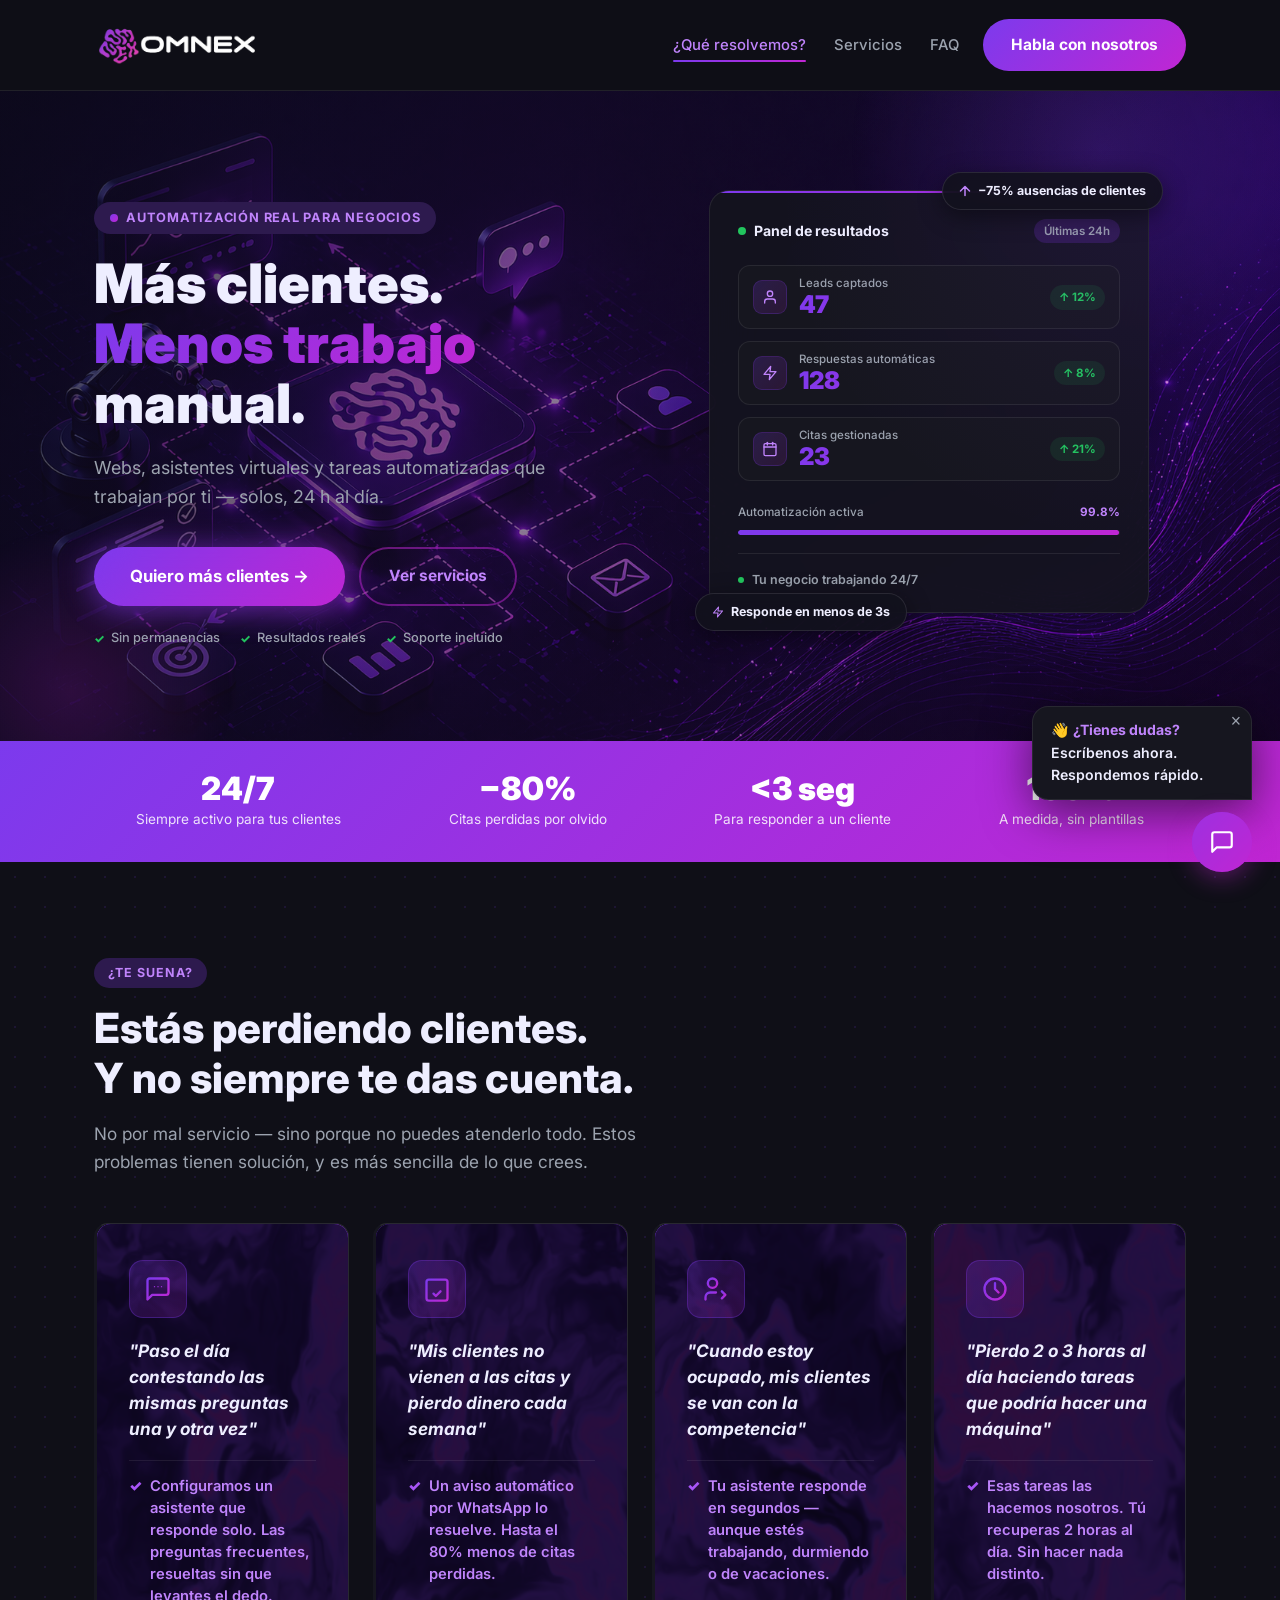
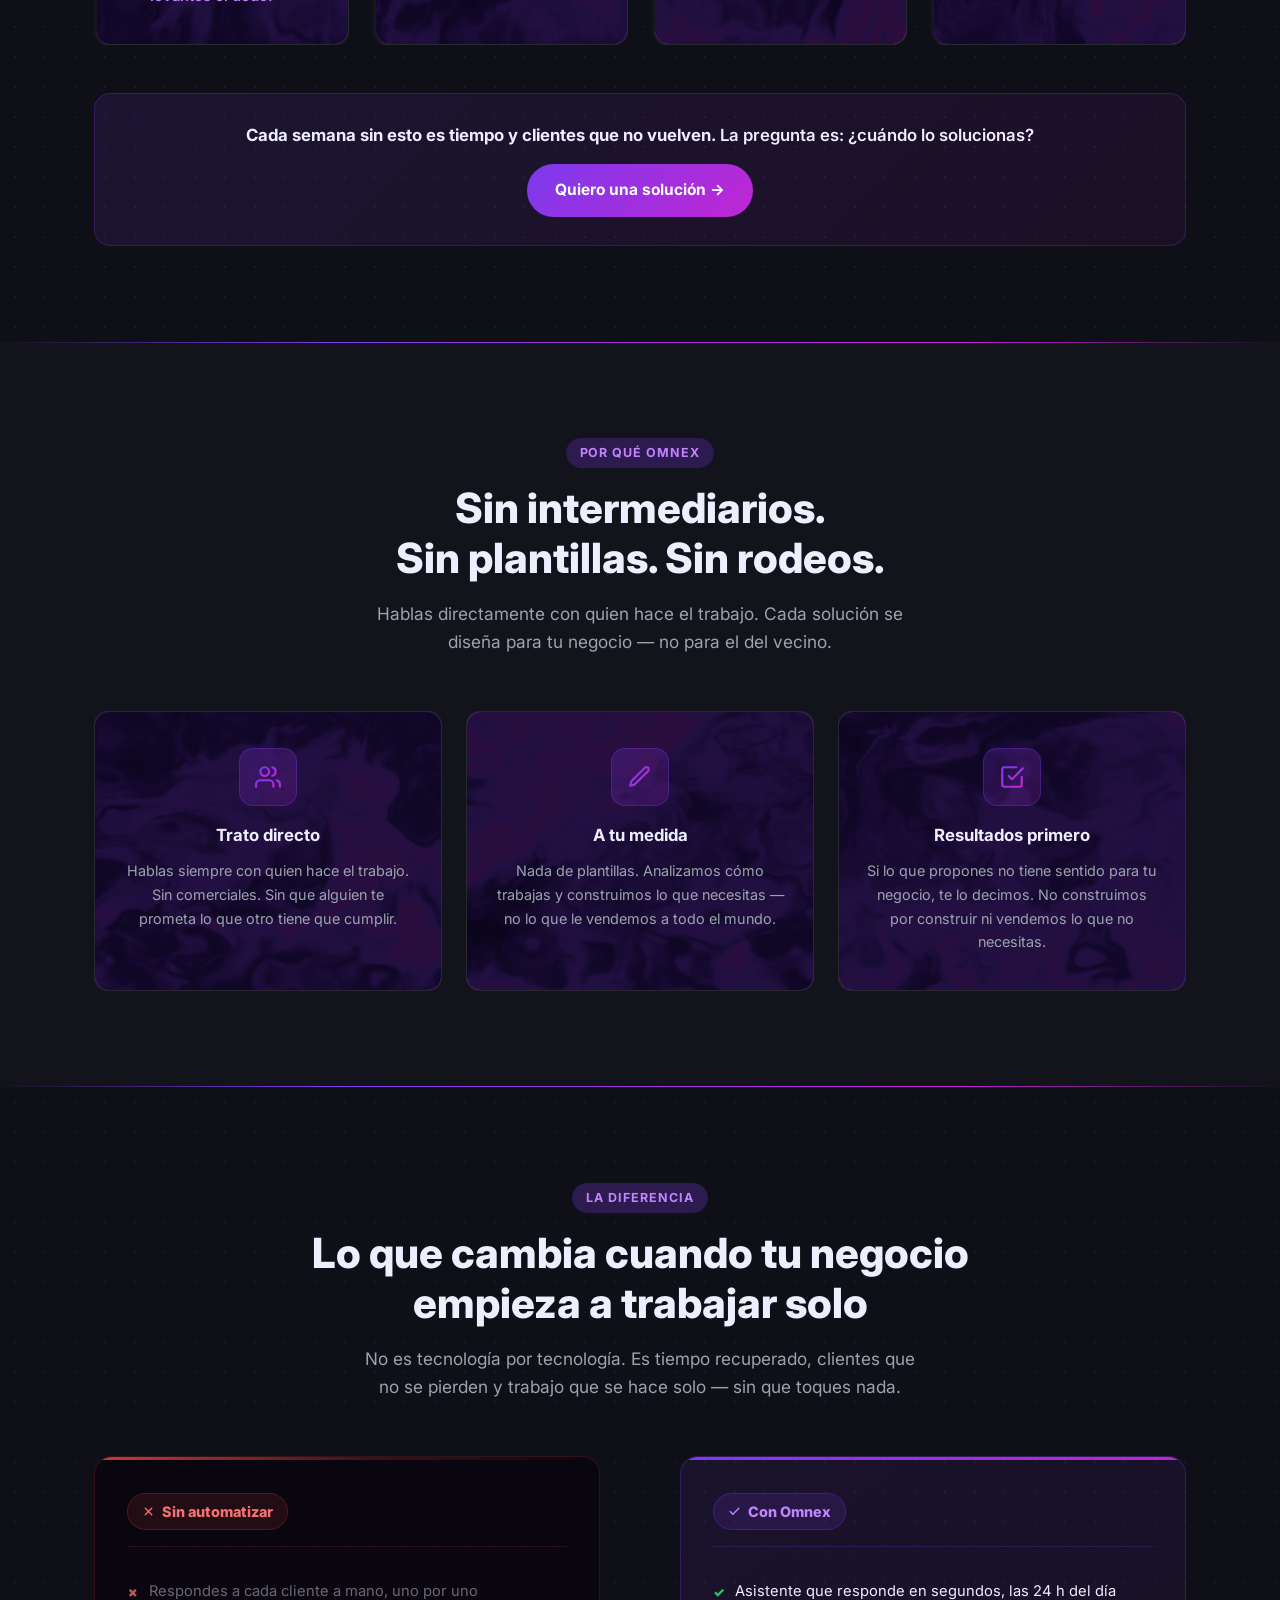
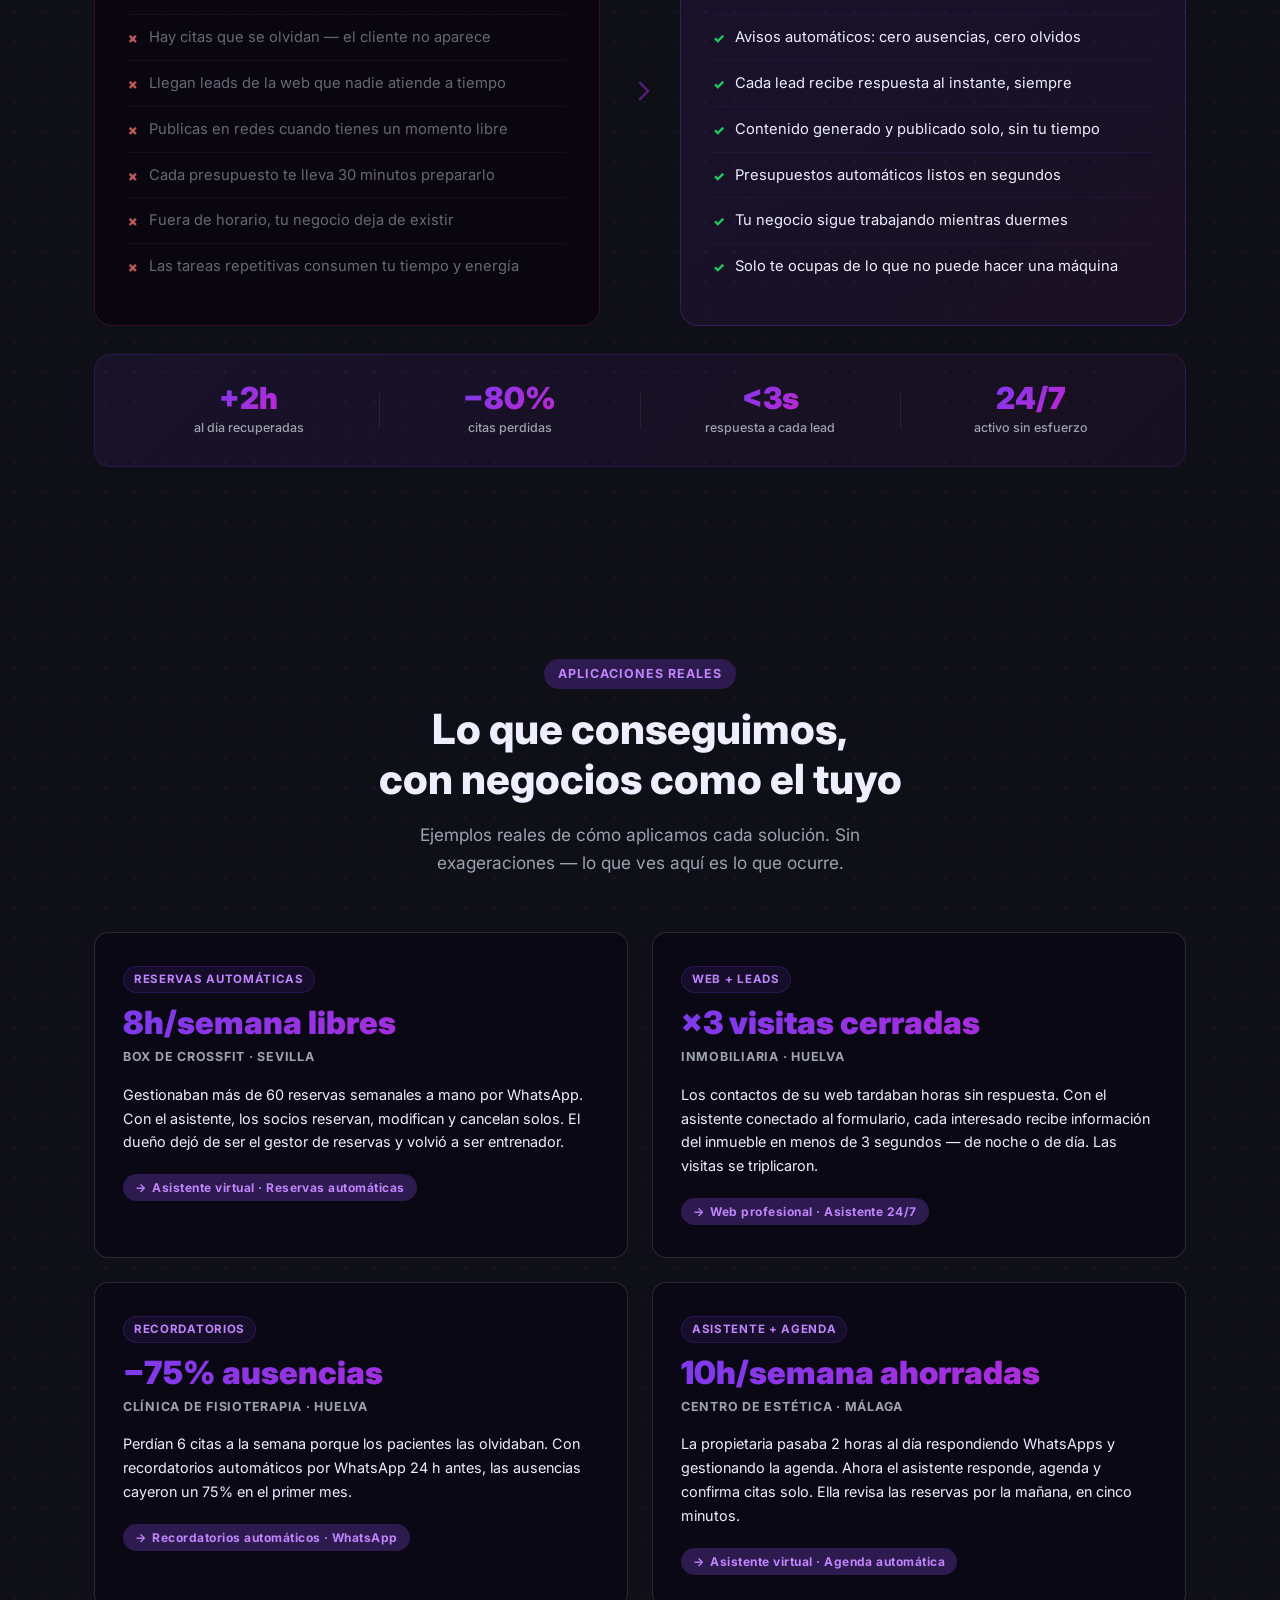
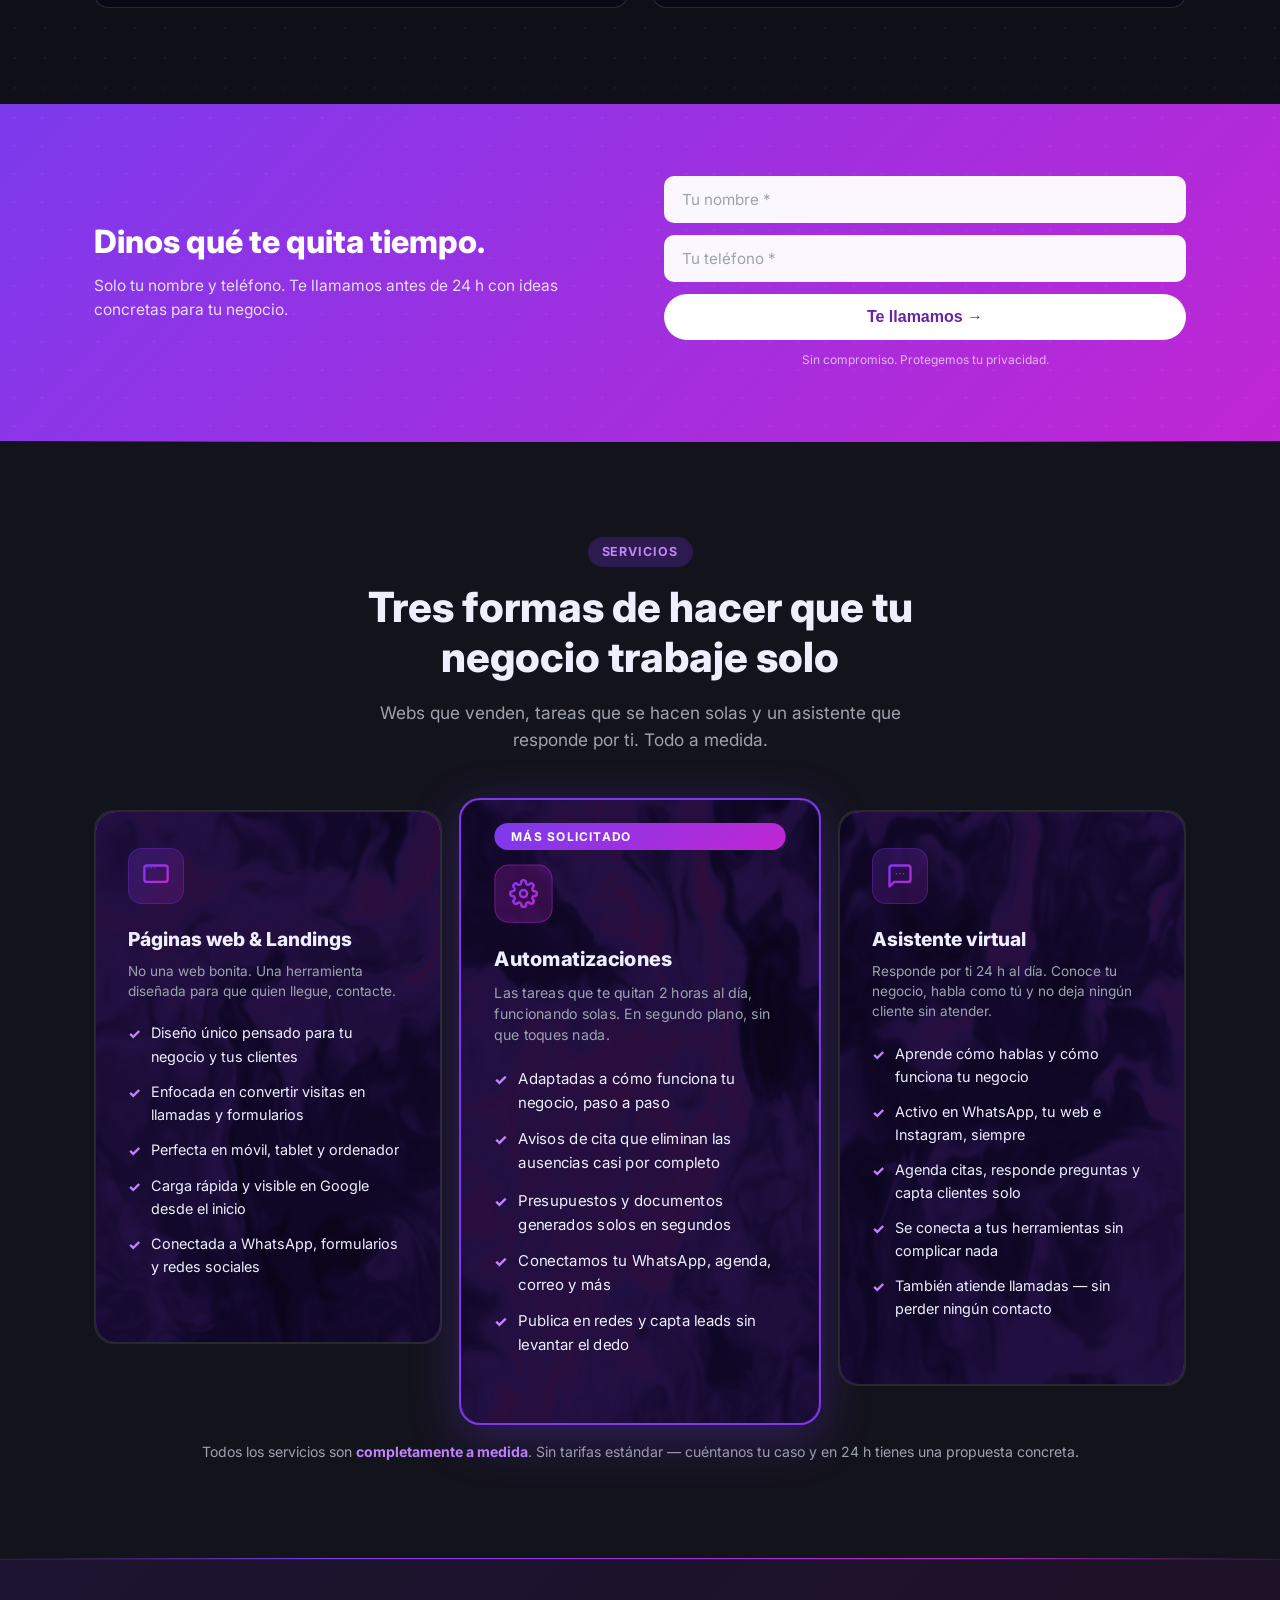
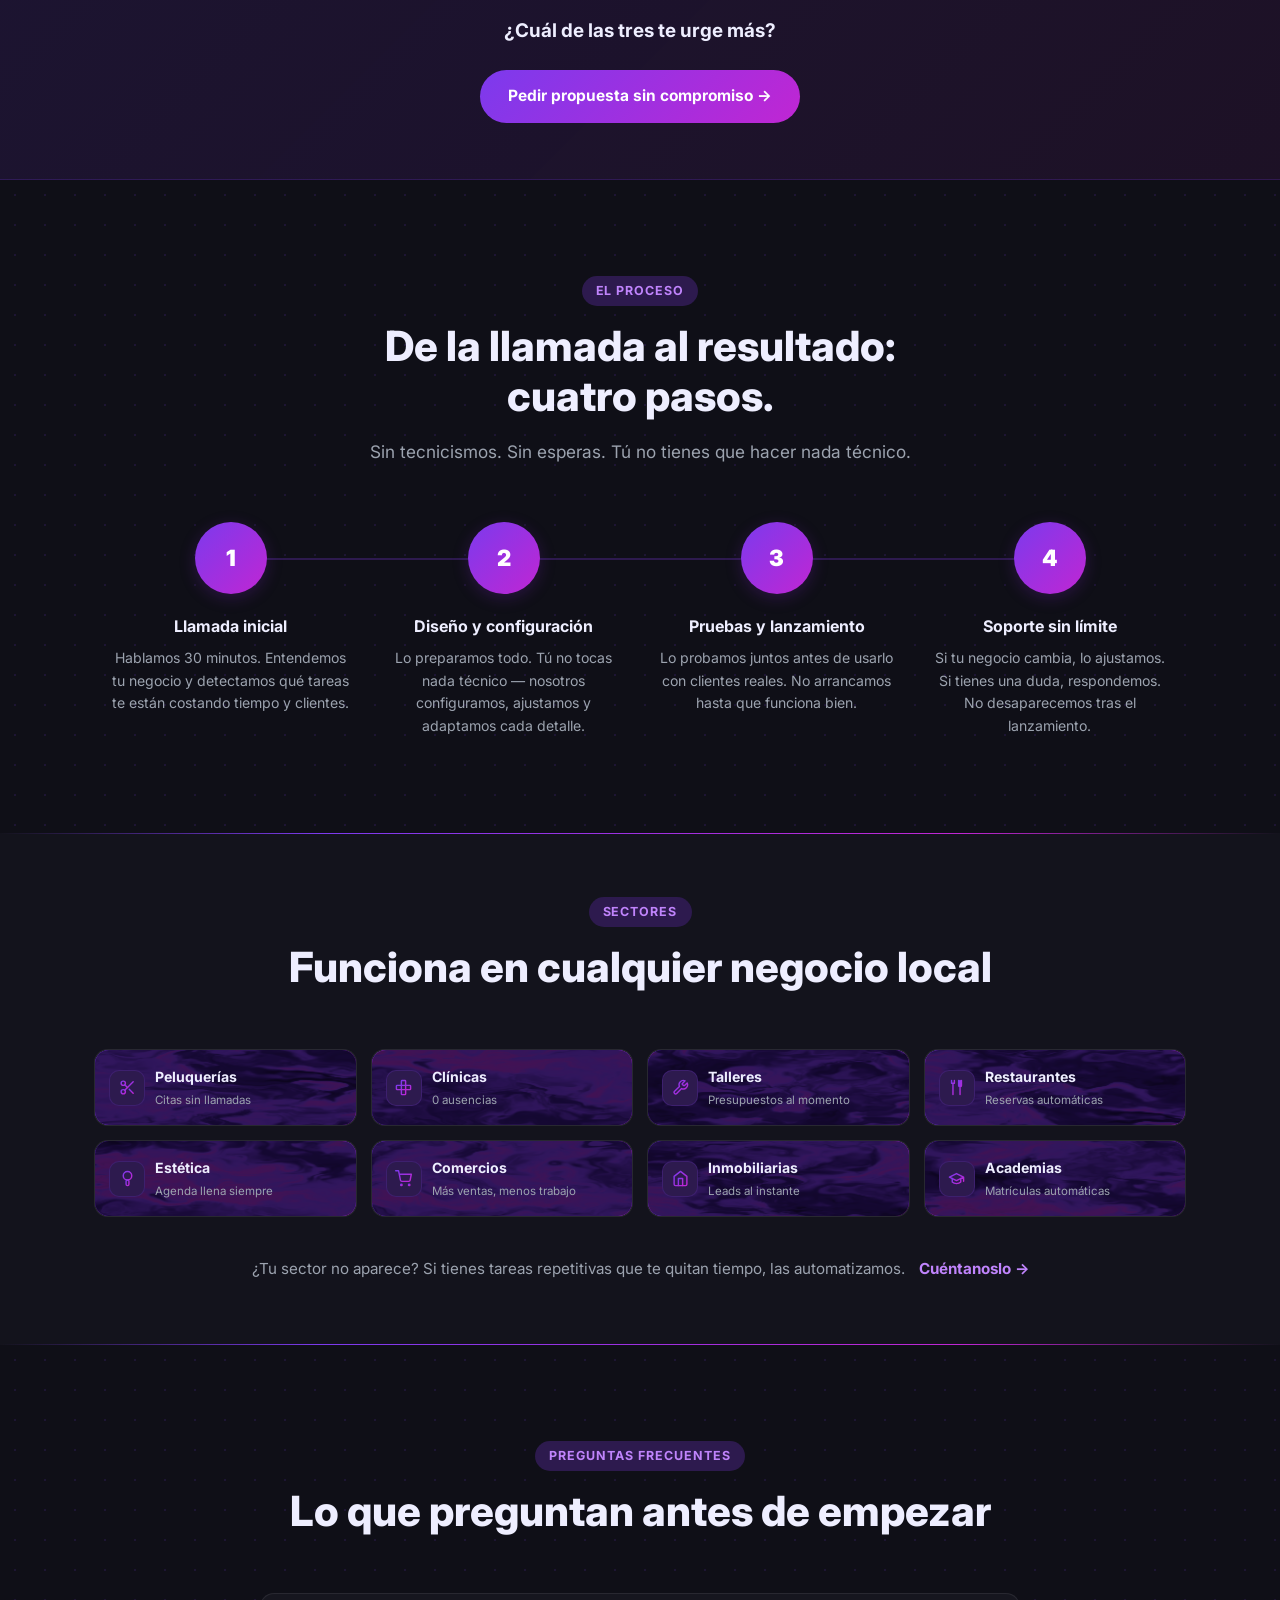
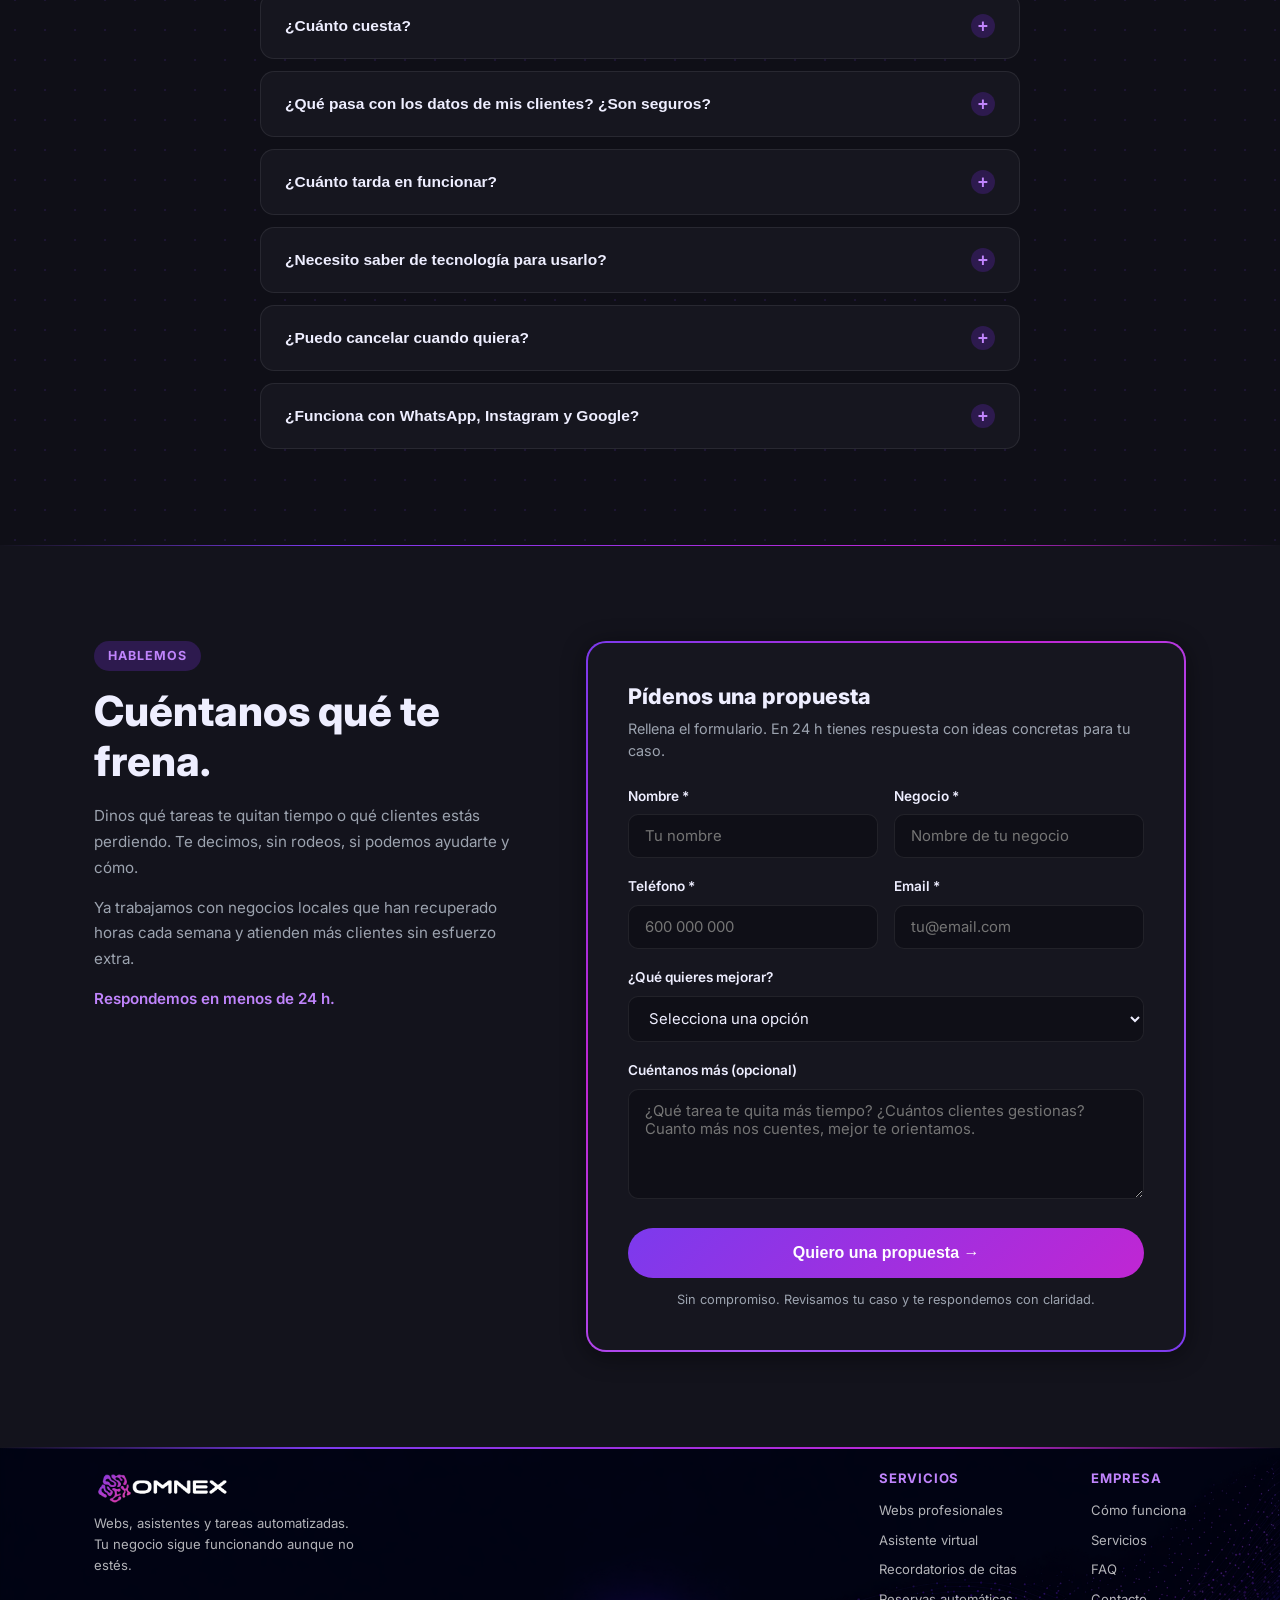
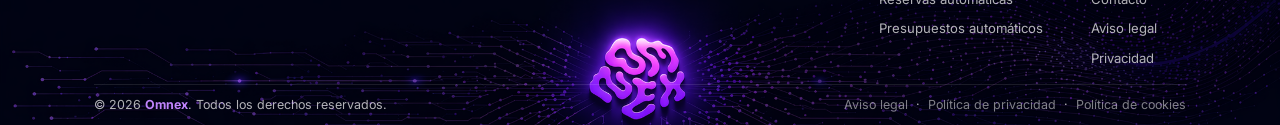
==== Omnex1/index.html @ b84d6a8e "Add files via upload" ====
<!DOCTYPE html>
<html lang="es">
<head>
  <meta charset="UTF-8" />
  <meta name="viewport" content="width=device-width, initial-scale=1.0" />
  <meta name="description" content="Creamos webs, asistentes de respuesta y herramientas que trabajan por ti: captan leads, gestionan citas y responden consultas — solos, 24 h al día." />
  <title>Omnex | Más clientes. Menos trabajo manual.</title>
  <link rel="icon" type="image/png" sizes="256x256" href="assets/img/favicon.png" />
  <link rel="preconnect" href="https://fonts.googleapis.com" />
  <link rel="preconnect" href="https://fonts.gstatic.com" crossorigin />
  <link href="https://fonts.googleapis.com/css2?family=Inter:wght@400;500;600;700;800;900&display=swap" rel="stylesheet" />
  <link rel="stylesheet" href="assets/css/styles.css?v=3" />
  <script type="application/ld+json">
  {
    "@context": "https://schema.org",
    "@type": "Organization",
    "name": "Omnex",
    "description": "Agencia especializada en webs profesionales, asistentes de respuesta automática y automatizaciones para negocios locales y pymes.",
    "url": "https://omnex.es",
    "address": {
      "@type": "PostalAddress",
      "addressLocality": "Huelva",
      "addressCountry": "ES"
    },
    "contactPoint": {
      "@type": "ContactPoint",
      "contactType": "customer service",
      "availableLanguage": "Spanish"
    }
  }
  </script>
</head>
<body>

<!-- ═══════════════════════════════════════════════════════════ PAGE LOADER -->
<div id="pageLoader" class="page-loader" aria-hidden="true">
  <div class="loader__bg-grid"></div>
  <div class="loader__bg-blob"></div>
  <div class="loader__content">
    <div class="loader__ring">
      <svg viewBox="0 0 110 110" fill="none" xmlns="http://www.w3.org/2000/svg">
        <defs>
          <linearGradient id="ringGrad" x1="0%" y1="0%" x2="100%" y2="100%">
            <stop offset="0%" stop-color="#7C3AED"/>
            <stop offset="50%" stop-color="#C026D3"/>
            <stop offset="100%" stop-color="#7C3AED" stop-opacity="0"/>
          </linearGradient>
        </defs>
        <circle cx="55" cy="55" r="48" stroke="rgba(124,58,237,.12)" stroke-width="3"/>
        <path d="M55 7 A48 48 0 1 1 54.99 7" stroke="url(#ringGrad)" stroke-width="3" stroke-linecap="round" stroke-dasharray="240 62"/>
      </svg>
      <div class="loader__ring-logo">
        <img src="assets/img/Logo_pentagono-removebg-preview.png" alt="Omnex" width="84" height="84" />
      </div>
    </div>
    <div class="loader__brand">Omnex</div>
    <div class="loader__tagline">Automatización inteligente</div>
    <div class="loader__bar-wrap">
      <div class="loader__bar-fill"></div>
    </div>
    <div class="loader__status">Iniciando<span>...</span></div>
  </div>
</div>

<!-- Gradiente SVG reutilizable para todos los iconos de marca -->
<svg width="0" height="0" aria-hidden="true" style="position:absolute;overflow:hidden">
  <defs>
    <linearGradient id="ig" x1="0%" y1="0%" x2="100%" y2="100%">
      <stop offset="0%" stop-color="#7C3AED"/>
      <stop offset="100%" stop-color="#C026D3"/>
    </linearGradient>
  </defs>
</svg>

<!-- ═══════════════════════════════════════════════════════════ NAVBAR -->
<nav class="navbar" id="navbar">
  <div class="container">
    <div class="navbar__inner">
      <a href="#" class="logo" aria-label="Omnex inicio">
        <img src="assets/img/Logo_Omnex-removebg-preview.png" alt="Omnex" width="170" height="48" style="display:block;height:auto;" />
      </a>
      <ul class="nav__links">
        <li><a href="#problemas">¿Qué resolvemos?</a></li>
        <li><a href="#soluciones">Servicios</a></li>
        <li><a href="#faq">FAQ</a></li>
      </ul>
      <div class="nav__cta">
        <a href="#contacto" class="btn btn-primary">Habla con nosotros</a>
      </div>
      <button class="nav__toggle" id="navToggle" aria-label="Abrir menú">
        <span></span><span></span><span></span>
      </button>
    </div>
  </div>
</nav>

<!-- ═══════════════════════════════════════════════════════════ HERO -->
<section class="hero" id="inicio">
  <div class="hero__glow hero__glow--top" aria-hidden="true"></div>
  <div class="hero__glow hero__glow--bottom" aria-hidden="true"></div>
  <div class="container">
    <div class="hero__inner">

      <!-- ── Copy ── -->
      <div class="hero__copy">
        <div class="hero__eyebrow">
          <span class="hero__eyebrow-dot"></span>
          Automatización real para negocios
        </div>
        <h1 class="hero__title">
          Más clientes.<br>
          <span class="grad">Menos trabajo</span><br>
          manual.
        </h1>
        <p class="hero__sub">
          Webs, asistentes virtuales y tareas automatizadas que trabajan por ti — solos, 24 h al día.
        </p>
        <div class="hero__actions">
          <a href="#mini-contacto" class="btn btn-primary btn-hero-primary btn-glow" data-event="click_cta_hero">Quiero más clientes →</a>
          <a href="#soluciones" class="btn btn-outline">Ver servicios</a>
        </div>
        <div class="hero__trust" aria-label="Garantías">
          <span>Sin permanencias</span>
          <span>Resultados reales</span>
          <span>Soporte incluido</span>
        </div>
      </div>

      <!-- ── Visual: panel de resultados ── -->
      <div class="hero__visual">
        <div class="hero__card-wrap">

          <div class="hero__badge-float hero__badge-float--top">
            <svg viewBox="0 0 16 16" fill="none" width="12" height="12" aria-hidden="true">
              <path d="M8 2v12M2 8l6-6 6 6" stroke="#C084FC" stroke-width="2" stroke-linecap="round" stroke-linejoin="round"/>
            </svg>
            −75% ausencias de clientes
          </div>

          <div class="hero__dashboard">
            <div class="hero__dash-head">
              <div class="hero__dash-title">
                <span class="hero__dot-live" aria-hidden="true"></span>
                Panel de resultados
              </div>
              <div class="hero__dash-period">Últimas 24h</div>
            </div>

            <div class="hero__metrics" aria-label="Resultados en tiempo real">
              <div class="hero__metric">
                <div class="hero__metric-icon" aria-hidden="true">
                  <svg viewBox="0 0 24 24" fill="none" width="16" height="16" stroke="#C084FC" stroke-width="2" stroke-linecap="round"><path d="M20 21v-2a4 4 0 00-4-4H8a4 4 0 00-4 4v2"/><circle cx="12" cy="7" r="4"/></svg>
                </div>
                <div class="hero__metric-body">
                  <span class="hero__metric-label">Leads captados</span>
                  <span class="hero__metric-val" data-target="47" aria-label="47 leads captados">0</span>
                </div>
                <span class="hero__metric-trend" aria-label="Incremento 12%">↑ 12%</span>
              </div>
              <div class="hero__metric">
                <div class="hero__metric-icon" aria-hidden="true">
                  <svg viewBox="0 0 24 24" fill="none" width="16" height="16" stroke="#C084FC" stroke-width="2" stroke-linecap="round" stroke-linejoin="round"><polygon points="13 2 3 14 12 14 11 22 21 10 12 10 13 2"/></svg>
                </div>
                <div class="hero__metric-body">
                  <span class="hero__metric-label">Respuestas automáticas</span>
                  <span class="hero__metric-val" data-target="128" aria-label="128 respuestas automáticas">0</span>
                </div>
                <span class="hero__metric-trend" aria-label="Incremento 8%">↑ 8%</span>
              </div>
              <div class="hero__metric">
                <div class="hero__metric-icon" aria-hidden="true">
                  <svg viewBox="0 0 24 24" fill="none" width="16" height="16" stroke="#C084FC" stroke-width="2" stroke-linecap="round"><rect x="3" y="4" width="18" height="18" rx="2"/><line x1="3" y1="9" x2="21" y2="9"/><line x1="8" y1="2" x2="8" y2="6"/><line x1="16" y1="2" x2="16" y2="6"/></svg>
                </div>
                <div class="hero__metric-body">
                  <span class="hero__metric-label">Citas gestionadas</span>
                  <span class="hero__metric-val" data-target="23" aria-label="23 citas gestionadas">0</span>
                </div>
                <span class="hero__metric-trend" aria-label="Incremento 21%">↑ 21%</span>
              </div>
            </div>

            <div class="hero__dash-bar">
              <div class="hero__dash-bar-head">
                <span>Automatización activa</span>
                <span class="hero__dash-bar-pct">99.8%</span>
              </div>
              <div class="hero__progress" role="progressbar" aria-valuenow="99.8" aria-valuemin="0" aria-valuemax="100">
                <div class="hero__progress-fill"></div>
              </div>
            </div>

            <div class="hero__dash-foot">
              <span class="hero__dot-live hero__dot-live--sm" aria-hidden="true"></span>
              Tu negocio trabajando 24/7
            </div>
          </div>

          <div class="hero__badge-float hero__badge-float--bottom">
            <svg viewBox="0 0 24 24" fill="none" width="12" height="12" aria-hidden="true" stroke="#C084FC" stroke-width="2.2" stroke-linecap="round" stroke-linejoin="round"><polygon points="13 2 3 14 12 14 11 22 21 10 12 10 13 2"/></svg>
            Responde en menos de 3s
          </div>

        </div>
      </div>

    </div>
  </div>
</section>

<!-- ═══════════════════════════════════════════════════════════ STATS -->
<div class="stats">
  <div class="container">
    <div class="stats__inner">
      <div class="stat fade-in">
        <div class="stat__number">24/7</div>
        <div class="stat__label">Siempre activo para tus clientes</div>
      </div>
      <div class="stat fade-in">
        <div class="stat__number">−80%</div>
        <div class="stat__label">Citas perdidas por olvido</div>
      </div>
      <div class="stat fade-in">
        <div class="stat__number">&lt;3 seg</div>
        <div class="stat__label">Para responder a un cliente</div>
      </div>
      <div class="stat fade-in">
        <div class="stat__number">100%</div>
        <div class="stat__label">A medida, sin plantillas</div>
      </div>
      <!-- Clones para carrusel móvil continuo -->
      <div class="stat stat--dupe" aria-hidden="true">
        <div class="stat__number">24/7</div>
        <div class="stat__label">Siempre activo para tus clientes</div>
      </div>
      <div class="stat stat--dupe" aria-hidden="true">
        <div class="stat__number">−80%</div>
        <div class="stat__label">Citas perdidas por olvido</div>
      </div>
      <div class="stat stat--dupe" aria-hidden="true">
        <div class="stat__number">&lt;3 seg</div>
        <div class="stat__label">Para responder a un cliente</div>
      </div>
      <div class="stat stat--dupe" aria-hidden="true">
        <div class="stat__number">100%</div>
        <div class="stat__label">A medida, sin plantillas</div>
      </div>
    </div>
  </div>
</div>

<!-- ═══════════════════════════════════════════════════════════ PROBLEMS -->
<section class="section" id="problemas">
  <div class="container">
    <div class="section-head fade-in">
      <div class="badge">¿Te suena?</div>
      <h2 class="section-title">Estás perdiendo clientes.<br>Y no siempre te das cuenta.</h2>
      <p class="section-sub">No por mal servicio — sino porque no puedes atenderlo todo. Estos problemas tienen solución, y es más sencilla de lo que crees.</p>
    </div>
    <div class="problems__grid">
      <div class="problem-card fade-in">
        <div class="problem-card__emoji"><svg viewBox="0 0 24 24" fill="none" stroke="url(#ig)" stroke-width="2" stroke-linecap="round" stroke-linejoin="round"><path d="M21 15a2 2 0 0 1-2 2H7l-4 4V5a2 2 0 0 1 2-2h14a2 2 0 0 1 2 2z"/><circle cx="9" cy="10" r=".6" fill="url(#ig)" stroke="none"/><circle cx="12" cy="10" r=".6" fill="url(#ig)" stroke="none"/><circle cx="15" cy="10" r=".6" fill="url(#ig)" stroke="none"/></svg></div>
        <p class="problem-card__quote">"Paso el día contestando las mismas preguntas una y otra vez"</p>
        <p class="problem-card__sol">Configuramos un asistente que responde solo. Las preguntas frecuentes, resueltas sin que levantes el dedo.</p>
      </div>
      <div class="problem-card fade-in">
        <div class="problem-card__emoji"><svg viewBox="0 0 24 24" fill="none" stroke="url(#ig)" stroke-width="2" stroke-linecap="round" stroke-linejoin="round"><rect x="3" y="4" width="18" height="18" rx="2"/><line x1="16" y1="2" x2="16" y2="6"/><line x1="8" y1="2" x2="8" y2="6"/><line x1="3" y1="10" x2="21" y2="10"/><polyline points="9 16 11 18 15 14"/></svg></div>
        <p class="problem-card__quote">"Mis clientes no vienen a las citas y pierdo dinero cada semana"</p>
        <p class="problem-card__sol">Un aviso automático por WhatsApp lo resuelve. Hasta el 80% menos de citas perdidas.</p>
      </div>
      <div class="problem-card fade-in">
        <div class="problem-card__emoji"><svg viewBox="0 0 24 24" fill="none" stroke="url(#ig)" stroke-width="2" stroke-linecap="round" stroke-linejoin="round"><circle cx="9" cy="7" r="4"/><path d="M3 21v-2a4 4 0 0 1 4-4h5"/><polyline points="17 14 20 17 17 20"/><line x1="14" y1="17" x2="20" y2="17"/></svg></div>
        <p class="problem-card__quote">"Cuando estoy ocupado, mis clientes se van con la competencia"</p>
        <p class="problem-card__sol">Tu asistente responde en segundos — aunque estés trabajando, durmiendo o de vacaciones.</p>
      </div>
      <div class="problem-card fade-in">
        <div class="problem-card__emoji"><svg viewBox="0 0 24 24" fill="none" stroke="url(#ig)" stroke-width="2" stroke-linecap="round" stroke-linejoin="round"><circle cx="12" cy="12" r="9"/><polyline points="12 7 12 12 15 15"/></svg></div>
        <p class="problem-card__quote">"Pierdo 2 o 3 horas al día haciendo tareas que podría hacer una máquina"</p>
        <p class="problem-card__sol">Esas tareas las hacemos nosotros. Tú recuperas 2 horas al día. Sin hacer nada distinto.</p>
      </div>
      <!-- Clones para carrusel móvil continuo -->
      <div class="problem-card problem-card--dupe" aria-hidden="true">
        <div class="problem-card__emoji"><svg viewBox="0 0 24 24" fill="none" stroke="url(#ig)" stroke-width="2" stroke-linecap="round" stroke-linejoin="round"><path d="M21 15a2 2 0 0 1-2 2H7l-4 4V5a2 2 0 0 1 2-2h14a2 2 0 0 1 2 2z"/><circle cx="9" cy="10" r=".6" fill="url(#ig)" stroke="none"/><circle cx="12" cy="10" r=".6" fill="url(#ig)" stroke="none"/><circle cx="15" cy="10" r=".6" fill="url(#ig)" stroke="none"/></svg></div>
        <p class="problem-card__quote">"Paso el día contestando las mismas preguntas una y otra vez"</p>
        <p class="problem-card__sol">Configuramos un asistente que responde solo. Las preguntas frecuentes, resueltas sin que levantes el dedo.</p>
      </div>
      <div class="problem-card problem-card--dupe" aria-hidden="true">
        <div class="problem-card__emoji"><svg viewBox="0 0 24 24" fill="none" stroke="url(#ig)" stroke-width="2" stroke-linecap="round" stroke-linejoin="round"><rect x="3" y="4" width="18" height="18" rx="2"/><line x1="16" y1="2" x2="16" y2="6"/><line x1="8" y1="2" x2="8" y2="6"/><line x1="3" y1="10" x2="21" y2="10"/><polyline points="9 16 11 18 15 14"/></svg></div>
        <p class="problem-card__quote">"Mis clientes no vienen a las citas y pierdo dinero cada semana"</p>
        <p class="problem-card__sol">Un aviso automático por WhatsApp lo resuelve. Hasta el 80% menos de citas perdidas.</p>
      </div>
      <div class="problem-card problem-card--dupe" aria-hidden="true">
        <div class="problem-card__emoji"><svg viewBox="0 0 24 24" fill="none" stroke="url(#ig)" stroke-width="2" stroke-linecap="round" stroke-linejoin="round"><circle cx="9" cy="7" r="4"/><path d="M3 21v-2a4 4 0 0 1 4-4h5"/><polyline points="17 14 20 17 17 20"/><line x1="14" y1="17" x2="20" y2="17"/></svg></div>
        <p class="problem-card__quote">"Cuando estoy ocupado, mis clientes se van con la competencia"</p>
        <p class="problem-card__sol">Tu asistente responde en segundos — aunque estés trabajando, durmiendo o de vacaciones.</p>
      </div>
      <div class="problem-card problem-card--dupe" aria-hidden="true">
        <div class="problem-card__emoji"><svg viewBox="0 0 24 24" fill="none" stroke="url(#ig)" stroke-width="2" stroke-linecap="round" stroke-linejoin="round"><circle cx="12" cy="12" r="9"/><polyline points="12 7 12 12 15 15"/></svg></div>
        <p class="problem-card__quote">"Pierdo 2 o 3 horas al día haciendo tareas que podría hacer una máquina"</p>
        <p class="problem-card__sol">Esas tareas las hacemos nosotros. Tú recuperas 2 horas al día. Sin hacer nada distinto.</p>
      </div>
    </div>
    <div class="problems__cta fade-in">
      <p><strong>Cada semana sin esto es tiempo y clientes que no vuelven.</strong> La pregunta es: ¿cuándo lo solucionas?</p>
      <a href="#mini-contacto" class="btn btn-primary">Quiero una solución →</a>
    </div>
  </div>
</section>

<!-- ═══════════════════════════════════════════════════════════ POR QUÉ OMNEX (reubicado antes que servicios) -->
<section class="section section--alt" id="nosotros">
  <div class="container">
    <div class="section-head center fade-in">
      <div class="badge">Por qué Omnex</div>
      <h2 class="section-title">Sin intermediarios.<br>Sin plantillas. Sin rodeos.</h2>
      <p class="section-sub">Hablas directamente con quien hace el trabajo. Cada solución se diseña para tu negocio — no para el del vecino.</p>
    </div>
    <div class="trust__grid">
      <div class="trust-card fade-in">
        <div class="trust-card__icon">
          <svg viewBox="0 0 24 24" fill="none" stroke="url(#ig)" stroke-width="2" stroke-linecap="round" stroke-linejoin="round"><path d="M17 21v-2a4 4 0 0 0-4-4H5a4 4 0 0 0-4 4v2"/><circle cx="9" cy="7" r="4"/><path d="M23 21v-2a4 4 0 0 0-3-3.87"/><path d="M16 3.13a4 4 0 0 1 0 7.75"/></svg>
        </div>
        <h3 class="trust-card__title">Trato directo</h3>
        <p class="trust-card__text">Hablas siempre con quien hace el trabajo. Sin comerciales. Sin que alguien te prometa lo que otro tiene que cumplir.</p>
      </div>
      <div class="trust-card fade-in">
        <div class="trust-card__icon">
          <svg viewBox="0 0 24 24" fill="none" stroke="url(#ig)" stroke-width="2" stroke-linecap="round" stroke-linejoin="round"><path d="M12 20h9"/><path d="M16.5 3.5a2.121 2.121 0 0 1 3 3L7 19l-4 1 1-4L16.5 3.5z"/></svg>
        </div>
        <h3 class="trust-card__title">A tu medida</h3>
        <p class="trust-card__text">Nada de plantillas. Analizamos cómo trabajas y construimos lo que necesitas — no lo que le vendemos a todo el mundo.</p>
      </div>
      <div class="trust-card fade-in">
        <div class="trust-card__icon">
          <svg viewBox="0 0 24 24" fill="none" stroke="url(#ig)" stroke-width="2" stroke-linecap="round" stroke-linejoin="round"><polyline points="9 11 12 14 22 4"/><path d="M21 12v7a2 2 0 0 1-2 2H5a2 2 0 0 1-2-2V5a2 2 0 0 1 2-2h11"/></svg>
        </div>
        <h3 class="trust-card__title">Resultados primero</h3>
        <p class="trust-card__text">Si lo que propones no tiene sentido para tu negocio, te lo decimos. No construimos por construir ni vendemos lo que no necesitas.</p>
      </div>
    </div>
  </div>
</section>

<!-- ═══════════════════════════════════════════════════════════ TRANSFORMACIÓN — Antes vs Después -->
<section class="section" id="transformacion">
  <div class="container">
    <div class="section-head center fade-in">
      <div class="badge">La diferencia</div>
      <h2 class="section-title">Lo que cambia cuando tu negocio<br>empieza a trabajar solo</h2>
      <p class="section-sub">No es tecnología por tecnología. Es tiempo recuperado, clientes que no se pierden y trabajo que se hace solo — sin que toques nada.</p>
    </div>

    <div class="transform__wrap fade-in">

      <!-- ANTES -->
      <div class="transform__col transform__col--before">
        <div class="transform__head">
          <span class="transform__badge transform__badge--before">
            <svg viewBox="0 0 24 24" fill="none" stroke="currentColor" stroke-width="2.5" stroke-linecap="round" width="13" height="13" aria-hidden="true"><line x1="18" y1="6" x2="6" y2="18"/><line x1="6" y1="6" x2="18" y2="18"/></svg>
            Sin automatizar
          </span>
        </div>
        <ul class="transform__list transform__list--before">
          <li>Respondes a cada cliente a mano, uno por uno</li>
          <li>Hay citas que se olvidan — el cliente no aparece</li>
          <li>Llegan leads de la web que nadie atiende a tiempo</li>
          <li>Publicas en redes cuando tienes un momento libre</li>
          <li>Cada presupuesto te lleva 30 minutos prepararlo</li>
          <li>Fuera de horario, tu negocio deja de existir</li>
          <li>Las tareas repetitivas consumen tu tiempo y energía</li>
        </ul>
      </div>

      <!-- FLECHA CENTRAL -->
      <div class="transform__arrow" aria-hidden="true">
        <svg class="transform__arrow-icon" viewBox="0 0 24 24" fill="none" stroke="url(#ig)" stroke-width="2" stroke-linecap="round" stroke-linejoin="round" width="28" height="28"><line x1="5" y1="12" x2="19" y2="12"/><polyline points="12 5 19 12 12 19"/></svg>
      </div>

      <!-- DESPUÉS -->
      <div class="transform__col transform__col--after">
        <div class="transform__head">
          <span class="transform__badge transform__badge--after">
            <svg viewBox="0 0 24 24" fill="none" stroke="currentColor" stroke-width="2.5" stroke-linecap="round" stroke-linejoin="round" width="13" height="13" aria-hidden="true"><polyline points="20 6 9 17 4 12"/></svg>
            Con Omnex
          </span>
        </div>
        <ul class="transform__list transform__list--after">
          <li>Asistente que responde en segundos, las 24 h del día</li>
          <li>Avisos automáticos: cero ausencias, cero olvidos</li>
          <li>Cada lead recibe respuesta al instante, siempre</li>
          <li>Contenido generado y publicado solo, sin tu tiempo</li>
          <li>Presupuestos automáticos listos en segundos</li>
          <li>Tu negocio sigue trabajando mientras duermes</li>
          <li>Solo te ocupas de lo que no puede hacer una máquina</li>
        </ul>
      </div>
    </div>

    <!-- Métricas de transformación -->
    <div class="transform__stats fade-in">
      <div class="transform__stat">
        <span class="transform__stat-num">+2h</span>
        <span class="transform__stat-label">al día recuperadas</span>
      </div>
      <div class="transform__stat-sep" aria-hidden="true"></div>
      <div class="transform__stat">
        <span class="transform__stat-num">−80%</span>
        <span class="transform__stat-label">citas perdidas</span>
      </div>
      <div class="transform__stat-sep" aria-hidden="true"></div>
      <div class="transform__stat">
        <span class="transform__stat-num">&lt;3s</span>
        <span class="transform__stat-label">respuesta a cada lead</span>
      </div>
      <div class="transform__stat-sep" aria-hidden="true"></div>
      <div class="transform__stat">
        <span class="transform__stat-num">24/7</span>
        <span class="transform__stat-label">activo sin esfuerzo</span>
      </div>
    </div>
  </div>
</section>

<!-- ═══════════════════════════════════════════════════════════ CASOS REALES -->
<section class="section" id="casos">
  <div class="container">
    <div class="section-head center fade-in">
      <div class="badge">Aplicaciones reales</div>
      <h2 class="section-title">Lo que conseguimos,<br>con negocios como el tuyo</h2>
      <p class="section-sub">Ejemplos reales de cómo aplicamos cada solución. Sin exageraciones — lo que ves aquí es lo que ocurre.</p>
    </div>
    <div class="cases__grid">

      <div class="case-card fade-in">
        <div class="case-card__tag">Reservas automáticas</div>
        <div class="case-card__result">8h/semana libres</div>
        <div class="case-card__business">Box de CrossFit · Sevilla</div>
        <p class="case-card__story">Gestionaban más de 60 reservas semanales a mano por WhatsApp. Con el asistente, los socios reservan, modifican y cancelan solos. El dueño dejó de ser el gestor de reservas y volvió a ser entrenador.</p>
        <div class="case-card__service">Asistente virtual · Reservas automáticas</div>
      </div>

      <div class="case-card fade-in">
        <div class="case-card__tag">Web + leads</div>
        <div class="case-card__result">×3 visitas cerradas</div>
        <div class="case-card__business">Inmobiliaria · Huelva</div>
        <p class="case-card__story">Los contactos de su web tardaban horas sin respuesta. Con el asistente conectado al formulario, cada interesado recibe información del inmueble en menos de 3 segundos — de noche o de día. Las visitas se triplicaron.</p>
        <div class="case-card__service">Web profesional · Asistente 24/7</div>
      </div>

      <div class="case-card fade-in">
        <div class="case-card__tag">Recordatorios</div>
        <div class="case-card__result">−75% ausencias</div>
        <div class="case-card__business">Clínica de fisioterapia · Huelva</div>
        <p class="case-card__story">Perdían 6 citas a la semana porque los pacientes las olvidaban. Con recordatorios automáticos por WhatsApp 24 h antes, las ausencias cayeron un 75% en el primer mes.</p>
        <div class="case-card__service">Recordatorios automáticos · WhatsApp</div>
      </div>

      <div class="case-card fade-in">
        <div class="case-card__tag">Asistente + agenda</div>
        <div class="case-card__result">10h/semana ahorradas</div>
        <div class="case-card__business">Centro de estética · Málaga</div>
        <p class="case-card__story">La propietaria pasaba 2 horas al día respondiendo WhatsApps y gestionando la agenda. Ahora el asistente responde, agenda y confirma citas solo. Ella revisa las reservas por la mañana, en cinco minutos.</p>
        <div class="case-card__service">Asistente virtual · Agenda automática</div>
      </div>

    </div>
  </div>
</section>

<!-- ═══════════════════════════════════════════════════════════ MINI CONTACTO (CTA intermedio con formulario rápido) -->
<div class="mini-contact" id="mini-contacto">
  <div class="container">
    <div class="mini-contact__inner">
      <div class="mini-contact__copy fade-in">
        <h2 class="mini-contact__title">Dinos qué te quita tiempo.</h2>
        <p class="mini-contact__sub">Solo tu nombre y teléfono. Te llamamos antes de 24 h con ideas concretas para tu negocio.</p>
      </div>
      <form class="mini-contact__form fade-in" id="miniContactForm" novalidate>
        <div class="mini-contact__fields">
          <input type="text" name="nombre" id="miniNombre" placeholder="Tu nombre *" required aria-label="Nombre" />
          <input type="tel" name="telefono" id="miniTelefono" placeholder="Tu teléfono *" required aria-label="Teléfono" />
          <button type="submit" class="btn btn-white" data-event="click_cta_mini_form">Te llamamos →</button>
        </div>
        <p class="mini-contact__disclaimer">Sin compromiso. Protegemos tu privacidad.</p>
        <div class="mini-contact__success" id="miniFormSuccess" role="status">✅ ¡Recibido! Te llamamos en menos de 24 h.</div>
      </form>
    </div>
  </div>
</div>

<!-- ═══════════════════════════════════════════════════════════ SERVICIOS -->
<section class="section section--alt" id="soluciones">
  <div class="container">
    <div class="section-head center fade-in">
      <div class="badge">Servicios</div>
      <h2 class="section-title">Tres formas de hacer que tu<br>negocio trabaje solo</h2>
      <p class="section-sub">Webs que venden, tareas que se hacen solas y un asistente que responde por ti. Todo a medida.</p>
    </div>
    <div class="pricing__grid fade-in">
      <!-- Páginas web -->
      <div class="plan">
        <canvas class="plan__canvas" aria-hidden="true"></canvas>
        <div class="plan__icon"><svg viewBox="0 0 24 24" fill="none" stroke="url(#ig)" stroke-width="2" stroke-linecap="round" stroke-linejoin="round"><rect x="2" y="3" width="20" height="14" rx="2"/><line x1="2" y1="7" x2="22" y2="7"/><circle cx="5" cy="5" r=".6" fill="url(#ig)" stroke="none"/><circle cx="8" cy="5" r=".6" fill="url(#ig)" stroke="none"/><circle cx="11" cy="5" r=".6" fill="url(#ig)" stroke="none"/><line x1="9" y1="21" x2="15" y2="21"/><line x1="12" y1="17" x2="12" y2="21"/></svg></div>
        <div class="plan__name">Páginas web &amp; Landings</div>
        <div class="plan__ideal">No una web bonita. Una herramienta diseñada para que quien llegue, contacte.</div>
        <ul class="plan__features">
          <li>Diseño único pensado para tu negocio y tus clientes</li>
          <li>Enfocada en convertir visitas en llamadas y formularios</li>
          <li>Perfecta en móvil, tablet y ordenador</li>
          <li>Carga rápida y visible en Google desde el inicio</li>
          <li>Conectada a WhatsApp, formularios y redes sociales</li>
        </ul>
      </div>
      <!-- Automatizaciones (destacado) -->
      <div class="plan plan--featured">
        <canvas class="plan__canvas" aria-hidden="true"></canvas>
        <div class="plan__badge">Más solicitado</div>
        <div class="plan__icon"><svg viewBox="0 0 24 24" fill="none" stroke="url(#ig)" stroke-width="2" stroke-linecap="round" stroke-linejoin="round"><circle cx="12" cy="12" r="3"/><path d="M19.4 15a1.65 1.65 0 0 0 .33 1.82l.06.06a2 2 0 0 1-2.83 2.83l-.06-.06a1.65 1.65 0 0 0-1.82-.33 1.65 1.65 0 0 0-1 1.51V21a2 2 0 0 1-4 0v-.09A1.65 1.65 0 0 0 9 19.4a1.65 1.65 0 0 0-1.82.33l-.06.06a2 2 0 0 1-2.83-2.83l.06-.06A1.65 1.65 0 0 0 4.68 15a1.65 1.65 0 0 0-1.51-1H3a2 2 0 0 1 0-4h.09A1.65 1.65 0 0 0 4.6 9a1.65 1.65 0 0 0-.33-1.82l-.06-.06a2 2 0 0 1 2.83-2.83l.06.06A1.65 1.65 0 0 0 9 4.68a1.65 1.65 0 0 0 1-1.51V3a2 2 0 0 1 4 0v.09a1.65 1.65 0 0 0 1 1.51 1.65 1.65 0 0 0 1.82-.33l.06-.06a2 2 0 0 1 2.83 2.83l-.06.06A1.65 1.65 0 0 0 19.4 9a1.65 1.65 0 0 0 1.51 1H21a2 2 0 0 1 0 4h-.09a1.65 1.65 0 0 0-1.51 1z"/></svg></div>
        <div class="plan__name">Automatizaciones</div>
        <div class="plan__ideal">Las tareas que te quitan 2 horas al día, funcionando solas. En segundo plano, sin que toques nada.</div>
        <ul class="plan__features">
          <li>Adaptadas a cómo funciona tu negocio, paso a paso</li>
          <li>Avisos de cita que eliminan las ausencias casi por completo</li>
          <li>Presupuestos y documentos generados solos en segundos</li>
          <li>Conectamos tu WhatsApp, agenda, correo y más</li>
          <li>Publica en redes y capta leads sin levantar el dedo</li>
        </ul>
      </div>
      <!-- Chatbots IA -->
      <div class="plan">
        <canvas class="plan__canvas" aria-hidden="true"></canvas>
        <div class="plan__icon"><svg viewBox="0 0 24 24" fill="none" stroke="url(#ig)" stroke-width="2" stroke-linecap="round" stroke-linejoin="round"><path d="M21 15a2 2 0 0 1-2 2H7l-4 4V5a2 2 0 0 1 2-2h14a2 2 0 0 1 2 2z"/><circle cx="9" cy="10" r=".6" fill="url(#ig)" stroke="none"/><circle cx="12" cy="10" r=".6" fill="url(#ig)" stroke="none"/><circle cx="15" cy="10" r=".6" fill="url(#ig)" stroke="none"/></svg></div>
        <div class="plan__name">Asistente virtual</div>
        <div class="plan__ideal">Responde por ti 24 h al día. Conoce tu negocio, habla como tú y no deja ningún cliente sin atender.</div>
        <ul class="plan__features">
          <li>Aprende cómo hablas y cómo funciona tu negocio</li>
          <li>Activo en WhatsApp, tu web e Instagram, siempre</li>
          <li>Agenda citas, responde preguntas y capta clientes solo</li>
          <li>Se conecta a tus herramientas sin complicar nada</li>
          <li>También atiende llamadas — sin perder ningún contacto</li>
        </ul>
      </div>
    </div>
    <p class="pricing__note fade-in">
      Todos los servicios son <strong>completamente a medida</strong>. Sin tarifas estándar — cuéntanos tu caso y en 24 h tienes una propuesta concreta.
    </p>
  </div>
</section>

<!-- ═══════════════════════════════════════════════════════════ MID CTA -->
<div class="section-cta">
  <div class="container">
    <p class="section-cta__text">¿Cuál de las tres te urge más?</p>
    <a href="#mini-contacto" class="btn btn-primary" data-event="click_cta_services">Pedir propuesta sin compromiso →</a>
  </div>
</div>

<!-- ═══════════════════════════════════════════════════════════ HOW IT WORKS -->
<section class="section" id="como-funciona">
  <div class="container">
    <div class="section-head center fade-in">
      <div class="badge">El proceso</div>
      <h2 class="section-title">De la llamada al resultado:<br>cuatro pasos.</h2>
      <p class="section-sub">Sin tecnicismos. Sin esperas. Tú no tienes que hacer nada técnico.</p>
    </div>
    <div class="how__steps">
      <div class="how__step fade-in">
        <div class="how__step-num">1</div>
        <h3 class="how__step-title">Llamada inicial</h3>
        <p class="how__step-text">Hablamos 30 minutos. Entendemos tu negocio y detectamos qué tareas te están costando tiempo y clientes.</p>
      </div>
      <div class="how__step fade-in">
        <div class="how__step-num">2</div>
        <h3 class="how__step-title">Diseño y configuración</h3>
        <p class="how__step-text">Lo preparamos todo. Tú no tocas nada técnico — nosotros configuramos, ajustamos y adaptamos cada detalle.</p>
      </div>
      <div class="how__step fade-in">
        <div class="how__step-num">3</div>
        <h3 class="how__step-title">Pruebas y lanzamiento</h3>
        <p class="how__step-text">Lo probamos juntos antes de usarlo con clientes reales. No arrancamos hasta que funciona bien.</p>
      </div>
      <div class="how__step fade-in">
        <div class="how__step-num">4</div>
        <h3 class="how__step-title">Soporte sin límite</h3>
        <p class="how__step-text">Si tu negocio cambia, lo ajustamos. Si tienes una duda, respondemos. No desaparecemos tras el lanzamiento.</p>
      </div>
    </div>
  </div>
</section>

<!-- ═══════════════════════════════════════════════════════════ INDUSTRIES (reducido) -->
<section class="section section--alt section--compact" id="sectores">
  <div class="container">
    <div class="section-head center fade-in">
      <div class="badge">Sectores</div>
      <h2 class="section-title">Funciona en cualquier negocio local</h2>
    </div>
    <div class="industries__grid">
      <div class="industry-card fade-in"><div class="industry-card__icon"><svg viewBox="0 0 24 24" fill="none" stroke="url(#ig)" stroke-width="2" stroke-linecap="round" stroke-linejoin="round"><circle cx="6" cy="6" r="3"/><circle cx="6" cy="18" r="3"/><line x1="20" y1="4" x2="8.12" y2="15.88"/><line x1="14.47" y1="14.48" x2="20" y2="20"/><line x1="8.12" y1="8.12" x2="12" y2="12"/></svg></div><div class="industry-card__text"><div class="industry-card__name">Peluquerías</div><div class="industry-card__tag">Citas sin llamadas</div></div></div>
      <div class="industry-card fade-in"><div class="industry-card__icon"><svg viewBox="0 0 24 24" fill="none" stroke="url(#ig)" stroke-width="2" stroke-linecap="round" stroke-linejoin="round"><rect x="9" y="2" width="6" height="20" rx="1"/><rect x="2" y="9" width="20" height="6" rx="1"/></svg></div><div class="industry-card__text"><div class="industry-card__name">Clínicas</div><div class="industry-card__tag">0 ausencias</div></div></div>
      <div class="industry-card fade-in"><div class="industry-card__icon"><svg viewBox="0 0 24 24" fill="none" stroke="url(#ig)" stroke-width="2" stroke-linecap="round" stroke-linejoin="round"><path d="M14.7 6.3a1 1 0 0 0 0 1.4l1.6 1.6a1 1 0 0 0 1.4 0l3.77-3.77a6 6 0 0 1-7.94 7.94l-6.91 6.91a2.12 2.12 0 0 1-3-3l6.91-6.91a6 6 0 0 1 7.94-7.94l-3.76 3.76z"/></svg></div><div class="industry-card__text"><div class="industry-card__name">Talleres</div><div class="industry-card__tag">Presupuestos al momento</div></div></div>
      <div class="industry-card fade-in"><div class="industry-card__icon"><svg viewBox="0 0 24 24" fill="none" stroke="url(#ig)" stroke-width="2" stroke-linecap="round" stroke-linejoin="round"><path d="M5 2v4M9 2v4M7 6v16M5 6h4"/><path d="M17 2v20M15 2v7a2 2 0 0 0 4 0V2"/></svg></div><div class="industry-card__text"><div class="industry-card__name">Restaurantes</div><div class="industry-card__tag">Reservas automáticas</div></div></div>
      <div class="industry-card fade-in"><div class="industry-card__icon"><svg viewBox="0 0 24 24" fill="none" stroke="url(#ig)" stroke-width="2" stroke-linecap="round" stroke-linejoin="round"><circle cx="12" cy="8" r="6"/><rect x="10" y="14" width="4" height="8" rx="2"/></svg></div><div class="industry-card__text"><div class="industry-card__name">Estética</div><div class="industry-card__tag">Agenda llena siempre</div></div></div>
      <div class="industry-card fade-in"><div class="industry-card__icon"><svg viewBox="0 0 24 24" fill="none" stroke="url(#ig)" stroke-width="2" stroke-linecap="round" stroke-linejoin="round"><circle cx="9" cy="21" r="1"/><circle cx="20" cy="21" r="1"/><path d="M1 1h4l2.68 13.39a2 2 0 0 0 2 1.61h9.72a2 2 0 0 0 2-1.61L23 6H6"/></svg></div><div class="industry-card__text"><div class="industry-card__name">Comercios</div><div class="industry-card__tag">Más ventas, menos trabajo</div></div></div>
      <div class="industry-card fade-in"><div class="industry-card__icon"><svg viewBox="0 0 24 24" fill="none" stroke="url(#ig)" stroke-width="2" stroke-linecap="round" stroke-linejoin="round"><path d="M3 9l9-7 9 7v11a2 2 0 0 1-2 2H5a2 2 0 0 1-2-2z"/><polyline points="9 22 9 12 15 12 15 22"/></svg></div><div class="industry-card__text"><div class="industry-card__name">Inmobiliarias</div><div class="industry-card__tag">Leads al instante</div></div></div>
      <div class="industry-card fade-in"><div class="industry-card__icon"><svg viewBox="0 0 24 24" fill="none" stroke="url(#ig)" stroke-width="2" stroke-linecap="round" stroke-linejoin="round"><path d="M22 10v6M2 10l10-5 10 5-10 5z"/><path d="M6 12v5c3 3 9 3 12 0v-5"/></svg></div><div class="industry-card__text"><div class="industry-card__name">Academias</div><div class="industry-card__tag">Matrículas automáticas</div></div></div>
    </div>
    <div class="industries__footer fade-in">
      ¿Tu sector no aparece? Si tienes tareas repetitivas que te quitan tiempo, las automatizamos.
      <a href="#mini-contacto" style="margin-left:10px;color:#C084FC;font-weight:700;">Cuéntanoslo →</a>
    </div>
  </div>
</section>

<!-- ═══════════════════════════════════════════════════════════ FAQ -->
<section class="section" id="faq">
  <div class="container">
    <div class="section-head center fade-in">
      <div class="badge">Preguntas frecuentes</div>
      <h2 class="section-title">Lo que preguntan antes de empezar</h2>
    </div>
    <div class="faq__list">
      <div class="faq__item">
        <button class="faq__q">
          ¿Cuánto cuesta?
          <span class="faq__icon">+</span>
        </button>
        <div class="faq__a"><div class="faq__a-inner">Depende del negocio y de lo que quieras mejorar. No hay tarifas estándar porque cada caso es diferente. Lo que sí garantizamos: precio claro antes de empezar, sin letra pequeña ni sorpresas.</div></div>
      </div>
      <div class="faq__item">
        <button class="faq__q">
          ¿Qué pasa con los datos de mis clientes? ¿Son seguros?
          <span class="faq__icon">+</span>
        </button>
        <div class="faq__a"><div class="faq__a-inner">Tus datos y los de tus clientes se tratan con total privacidad y cumpliendo la normativa RGPD. No compartimos información con terceros. Los datos viajan cifrados y solo tú tienes acceso a tu panel.</div></div>
      </div>
      <div class="faq__item">
        <button class="faq__q">
          ¿Cuánto tarda en funcionar?
          <span class="faq__icon">+</span>
        </button>
        <div class="faq__a"><div class="faq__a-inner">En la mayoría de casos, menos de una semana. Desde que nos das el OK, configuramos todo, hacemos pruebas y lo lanzamos juntos. Si es algo más complejo, te damos un plazo exacto antes de empezar.</div></div>
      </div>
      <div class="faq__item">
        <button class="faq__q">
          ¿Necesito saber de tecnología para usarlo?
          <span class="faq__icon">+</span>
        </button>
        <div class="faq__a"><div class="faq__a-inner">No hace falta saber nada. Tú sigues usando tu negocio como siempre. Nosotros nos encargamos de todo lo técnico. Si tienes alguna duda, nos escribes y lo resolvemos.</div></div>
      </div>
      <div class="faq__item">
        <button class="faq__q">
          ¿Puedo cancelar cuando quiera?
          <span class="faq__icon">+</span>
        </button>
        <div class="faq__a"><div class="faq__a-inner">Sí, sin permanencia ni penalizaciones. Nos lo dices y cancelamos, sin complicaciones. Aunque en la práctica, casi ningún cliente quiere volver a trabajar sin esto.</div></div>
      </div>
      <div class="faq__item">
        <button class="faq__q">
          ¿Funciona con WhatsApp, Instagram y Google?
          <span class="faq__icon">+</span>
        </button>
        <div class="faq__a"><div class="faq__a-inner">Sí. Conectamos WhatsApp Business, Instagram, Google Calendar, Gmail y la mayoría de herramientas habituales. Si usas algo diferente, cuéntanoslo — casi seguro podemos integrarlo.</div></div>
      </div>
    </div>
  </div>
</section>

<!-- ═══════════════════════════════════════════════════════════ CONTACT -->
<section class="section section--alt" id="contacto">
  <div class="container">
    <div class="contact__inner">
      <div class="fade-in">
        <div class="badge">Hablemos</div>
        <h2 class="contact__info-title">Cuéntanos qué te frena.</h2>
        <div class="contact__info-text">
          <p>Dinos qué tareas te quitan tiempo o qué clientes estás perdiendo. Te decimos, sin rodeos, si podemos ayudarte y cómo.</p>
          <p>Ya trabajamos con negocios locales que han recuperado horas cada semana y atienden más clientes sin esfuerzo extra.</p>
          <p style="color:#C084FC;font-weight:600;">Respondemos en menos de 24 h.</p>
        </div>
      </div>
      <div class="contact__form fade-in">
        <h2 class="contact__form-title">Pídenos una propuesta</h2>
        <p class="contact__form-sub" id="formSubtext">Rellena el formulario. En 24 h tienes respuesta con ideas concretas para tu caso.</p>
        <form id="contactForm" aria-describedby="formSubtext">
          <div class="form__row">
            <div class="form__group">
              <label for="nombre">Nombre *</label>
              <input type="text" id="nombre" name="nombre" placeholder="Tu nombre" required />
            </div>
            <div class="form__group">
              <label for="negocio">Negocio *</label>
              <input type="text" id="negocio" name="negocio" placeholder="Nombre de tu negocio" required />
            </div>
          </div>
          <div class="form__row">
            <div class="form__group">
              <label for="telefono">Teléfono *</label>
              <input type="tel" id="telefono" name="telefono" placeholder="600 000 000" required />
            </div>
            <div class="form__group">
              <label for="email">Email *</label>
              <input type="email" id="email" name="email" placeholder="tu@email.com" required />
            </div>
          </div>
          <div class="form__group">
            <label for="necesidad">¿Qué quieres mejorar?</label>
            <select id="necesidad" name="necesidad">
              <option value="">Selecciona una opción</option>
              <option>Atención al cliente 24/7</option>
              <option>Recordatorios de citas</option>
              <option>Citas y reservas automáticas</option>
              <option>Presupuestos automáticos</option>
              <option>Conectar mis herramientas</option>
              <option>Todavía no lo sé — quiero que me orientéis</option>
            </select>
          </div>
          <div class="form__group">
            <label for="mensaje">Cuéntanos más (opcional)</label>
            <textarea id="mensaje" name="mensaje" placeholder="¿Qué tarea te quita más tiempo? ¿Cuántos clientes gestionas? Cuanto más nos cuentes, mejor te orientamos."></textarea>
          </div>
          <button type="submit" class="btn btn-primary form__submit">Quiero una propuesta →</button>
          <p class="form__disclaimer">Sin compromiso. Revisamos tu caso y te respondemos con claridad.</p>
          <div class="form__success" id="formSuccess">
            ✅ Recibido. Te respondemos antes de 24 h.
          </div>
        </form>
      </div>
    </div>
  </div>
</section>

<!-- ═══════════════════════════════════════════════════════════ FOOTER -->
<footer class="footer">
  <div class="container">
    <div class="footer__inner">
      <div>
        <div class="footer__logo">
          <img src="assets/img/Logo_Omnex-removebg-preview.png" alt="Omnex" width="140" height="40" loading="lazy" style="display:block;height:auto;" />
        </div>
        <p class="footer__desc">Webs, asistentes y tareas automatizadas. Tu negocio sigue funcionando aunque no estés.</p>
      </div>
      <div>
        <div class="footer__col-title">Servicios</div>
        <ul class="footer__links">
          <li><span>Webs profesionales</span></li>
          <li><span>Asistente virtual</span></li>
          <li><span>Recordatorios de citas</span></li>
          <li><span>Reservas automáticas</span></li>
          <li><span>Presupuestos automáticos</span></li>
        </ul>
      </div>
      <div>
        <div class="footer__col-title">Empresa</div>
        <ul class="footer__links">
          <li><a href="#como-funciona">Cómo funciona</a></li>
          <li><a href="#soluciones">Servicios</a></li>
          <li><a href="#faq">FAQ</a></li>
          <li><a href="#contacto">Contacto</a></li>
          <li><a href="aviso-legal.html">Aviso legal</a></li>
          <li><a href="politica-privacidad.html">Privacidad</a></li>
        </ul>
      </div>
    </div>
    <div class="footer__bottom">
      <span>© 2026 <span style="color:#C084FC;font-weight:700;">Omnex</span>. Todos los derechos reservados.</span>
      <span>
        <a href="aviso-legal.html">Aviso legal</a>
        &nbsp;·&nbsp;
        <a href="politica-privacidad.html">Política de privacidad</a>
        &nbsp;·&nbsp;
        <a href="politica-cookies.html">Política de cookies</a>
      </span>
    </div>
  </div>
</footer>

<!-- ═══════════════════════════════════════════════════════════ FLOATING CHAT -->
<div class="float-chat" id="floatChat">
  <div class="float-chat__bubble" id="chatBubble">
    👋 <strong class="bubble__highlight">¿Tienes dudas?</strong><br>Escríbenos ahora. Respondemos rápido.
    <button class="float-chat__close" id="chatClose" aria-label="Cerrar">×</button>
  </div>
  <button class="float-chat__btn" id="chatBtn" aria-label="Abrir chat">
    <svg viewBox="0 0 24 24" fill="none" stroke="#fff" stroke-width="2" stroke-linecap="round" stroke-linejoin="round"><path d="M21 15a2 2 0 0 1-2 2H7l-4 4V5a2 2 0 0 1 2-2h14a2 2 0 0 1 2 2z"/></svg>
  </button>
</div>

<script src="assets/js/main.js?v=3"></script>
</body>
</html>
---- Omnex1/assets/css/styles.css ----
/* ─── RESET & BASE ─────────────────────────────────────────────────────── */
*, *::before, *::after { box-sizing: border-box; margin: 0; padding: 0; }
:root {
  --primary:   #6B21A8;
  --secondary: #C026D3;
  --grad:      linear-gradient(135deg, #7C3AED, #C026D3);
  --grad-soft: linear-gradient(135deg, rgba(124,58,237,.18), rgba(192,38,211,.10));
  --bg:        #0F0F17;
  --surface:   #16161F;
  --text:      #EEEEFF;
  --muted:     #9CA3AF;
  --light:     #2D1A4E;
  --border:    rgba(255,255,255,0.08);
  --radius:    14px;
  --shadow:    0 4px 24px rgba(0,0,0,.45);
  --shadow-lg: 0 12px 48px rgba(0,0,0,.55);
}
html { scroll-behavior: smooth; overflow-x: hidden; }
body {
  font-family: 'Inter', sans-serif;
  background: var(--bg);
  color: var(--text);
  line-height: 1.6;
  padding-top: 90px;
  overflow-x: hidden;
}
a { color: inherit; text-decoration: none; }
img { display: block; max-width: 100%; }

/* ─── UTILITIES ────────────────────────────────────────────────────────── */
.container { max-width: 1140px; margin: 0 auto; padding: 0 24px; }
.section { padding: 96px 0; position: relative; }
.section--alt { background: #13131C; position: relative; }
.section > .container,
.section--alt > .container { position: relative; z-index: 1; }
.badge {
  display: inline-block;
  background: var(--light);
  color: #C084FC;
  font-size: .78rem;
  font-weight: 700;
  letter-spacing: .08em;
  text-transform: uppercase;
  padding: 5px 14px;
  border-radius: 999px;
  margin-bottom: 16px;
}
.section-title { font-size: clamp(1.8rem, 4vw, 2.6rem); font-weight: 800; line-height: 1.2; margin-bottom: 16px; }
.section-sub { font-size: 1.08rem; color: var(--muted); max-width: 560px; }
.section-head { margin-bottom: 56px; }
.section-head.center { text-align: center; }
.section-head.center .section-sub { margin: 0 auto; }

/* ─── FADE-IN ANIMATION ────────────────────────────────────────────────── */
.fade-in { opacity: 0; transform: translateY(28px); transition: opacity .65s cubic-bezier(.22,1,.36,1), transform .65s cubic-bezier(.22,1,.36,1); }
.fade-in.visible { opacity: 1; transform: none; }

/* ─── BUTTONS ──────────────────────────────────────────────────────────── */
.btn {
  display: inline-flex;
  align-items: center;
  gap: 8px;
  padding: 14px 28px;
  border-radius: 999px;
  font-weight: 700;
  font-size: .97rem;
  cursor: pointer;
  border: none;
  transition: transform .18s, box-shadow .18s, filter .18s;
}
.btn:hover { transform: translateY(-2px); box-shadow: var(--shadow-lg); }
.btn-primary { background: var(--grad); color: #fff; }
.btn-primary:hover { filter: brightness(1.08); }
.btn-outline { background: transparent; color: #C084FC; border: 2px solid rgba(192,38,211,0.5); }
.btn-outline:hover { background: var(--light); border-color: #C026D3; }
.btn-white { background: #fff; color: var(--primary); }
.btn-white:hover { background: var(--light); }

/* ─── NAVBAR ───────────────────────────────────────────────────────────── */
.navbar {
  position: fixed;
  top: 0;
  left: 0;
  right: 0;
  z-index: 100;
  background: rgba(15,15,23,.95);
  backdrop-filter: blur(12px);
  border-bottom: 1px solid var(--border);
  transition: box-shadow .2s;
}
.navbar.scrolled { box-shadow: var(--shadow); }
.navbar__inner { display: flex; align-items: center; justify-content: flex-start; height: 90px; gap: 24px; }
.logo { display: flex; align-items: center; gap: 10px; font-weight: 800; font-size: 1.22rem; letter-spacing: -.01em; }
.logo__icon {
  width: 38px; height: 38px; border-radius: 50%; background: var(--grad);
  display: flex; align-items: center; justify-content: center;
  color: #fff; font-size: .72rem; font-weight: 800; letter-spacing: .04em; flex-shrink: 0;
}
.logo__text { background: var(--grad); -webkit-background-clip: text; -webkit-text-fill-color: transparent; background-clip: text; }
.nav__links { display: flex; gap: 28px; list-style: none; margin-left: auto; }
.nav__links a { font-size: .93rem; font-weight: 500; color: var(--muted); transition: color .15s; }
.nav__links a:hover { color: #C084FC; }
.nav__cta { margin-left: 0; }
.nav__toggle { display: none; background: none; border: none; cursor: pointer; padding: 6px; }
.nav__toggle span { display: block; width: 24px; height: 2px; background: var(--text); margin: 5px 0; border-radius: 2px; transition: .25s; }
@media (max-width: 768px) {
  /* Logo a la izquierda, toggle a la derecha */
  .navbar__inner { justify-content: space-between; }
  .nav__toggle { display: block; }
  /* CTA siempre oculto en móvil */
  .nav__cta { display: none; }
  /* Panel desplegable desde la derecha */
  .nav__links {
    position: fixed;
    top: 90px; right: 0;
    width: 200px;
    flex-direction: column;
    background: rgba(22,22,31,.97);
    backdrop-filter: blur(16px);
    -webkit-backdrop-filter: blur(16px);
    border-left: 1px solid var(--border);
    border-bottom: 1px solid var(--border);
    border-bottom-left-radius: 18px;
    padding: 28px 20px;
    gap: 20px;
    z-index: 99;
    box-shadow: -8px 8px 32px rgba(0,0,0,.5);
    margin-left: 0;
    transform: translateX(110%);
    opacity: 0;
    pointer-events: none;
    transition: transform .35s cubic-bezier(.22,1,.36,1), opacity .28s ease;
  }
  .navbar.open .nav__links {
    transform: translateX(0);
    opacity: 1;
    pointer-events: auto;
  }
  .nav__links a { font-size: 1rem; font-weight: 600; color: var(--text); }
  /* Hamburguesa → X */
  .nav__toggle span { transition: transform .28s ease, opacity .28s ease; }
  .navbar.open .nav__toggle span:nth-child(1) { transform: translateY(7px) rotate(45deg); }
  .navbar.open .nav__toggle span:nth-child(2) { opacity: 0; }
  .navbar.open .nav__toggle span:nth-child(3) { transform: translateY(-7px) rotate(-45deg); }
}

/* ─── HERO ─────────────────────────────────────────────────────────────── */
.hero {
  position: relative;
  padding: 100px 0 80px;
  overflow: hidden;
  background: url('../img/fondoheader.png') center / cover no-repeat;
}
.hero::before {
  content: '';
  position: absolute;
  inset: 0;
  background:
    linear-gradient(105deg, rgba(8,8,15,.70) 0%, rgba(8,8,15,.38) 55%, rgba(8,8,15,.08) 100%),
    var(--grad-soft);
  z-index: 0;
}
.hero__blob { display: none; }
.hero__blob2 {
  position: absolute; bottom: -80px; left: -100px;
  width: 400px; height: 400px; border-radius: 50%;
  background: radial-gradient(circle, rgba(192,38,211,.10), transparent 70%);
  z-index: 0;
}
.hero__brand-mark { display: none; }
.hero__inner {
  position: relative; z-index: 1;
  display: grid; grid-template-columns: 1fr 1fr;
  gap: 64px; align-items: center;
}
.hero__eyebrow {
  display: inline-flex; align-items: center; gap: 8px;
  background: var(--light); color: #C084FC;
  font-size: .8rem; font-weight: 700; letter-spacing: .06em; text-transform: uppercase;
  padding: 6px 16px; border-radius: 999px; margin-bottom: 20px;
}
.hero__eyebrow span { width: 8px; height: 8px; background: var(--grad); border-radius: 50%; animation: pulse 1.6s ease-in-out infinite; }
@keyframes pulse { 0%,100% { transform: scale(1); opacity: 1; } 50% { transform: scale(1.4); opacity: .6; } }
.hero__title { font-size: clamp(2rem, 5vw, 3.4rem); font-weight: 900; line-height: 1.1; margin-bottom: 20px; }
.hero__title .grad { background: var(--grad); -webkit-background-clip: text; -webkit-text-fill-color: transparent; background-clip: text; }
.hero__sub { font-size: 1.12rem; color: var(--muted); margin-bottom: 36px; max-width: 480px; }
.hero__actions { display: flex; gap: 14px; flex-wrap: wrap; }
.hero__visual { display: flex; align-items: center; justify-content: center; }
.hero__card-wrap {
  position: relative; width: 100%; max-width: 420px; margin: 0 auto;
  margin-bottom: 80px;
  opacity: 0; transform: translateY(24px);
  transition: opacity 1.1s cubic-bezier(.22,1,.36,1), transform 1.1s cubic-bezier(.22,1,.36,1);
}
.hero__card-wrap.card-visible { opacity: 1; transform: translateY(0); }

/* ─── Animaciones hero copy ─── */
@keyframes heroFadeUp {
  from { opacity: 0; transform: translateY(32px); }
  to   { opacity: 1; transform: translateY(0); }
}
.hero__eyebrow,
.hero__title,
.hero__sub,
.hero__actions { opacity: 0; animation: heroFadeUp 1.1s cubic-bezier(.22,1,.36,1) both; }
.hero__eyebrow { animation-delay: 2.0s; }
.hero__title   { animation-delay: 2.25s; }
.hero__sub     { animation-delay: 2.5s; }
.hero__actions { animation-delay: 2.7s; }

/* ─── WhatsApp card ─── */
.hero__card {
  background: rgba(11,20,26,0.72);
  backdrop-filter: blur(14px);
  -webkit-backdrop-filter: blur(14px);
  border-radius: 14px; overflow: hidden;
  box-shadow: 0 16px 48px rgba(0,0,0,.55);
  border: 1px solid rgba(255,255,255,0.07);
}
.hero__card-statusbar {
  background: #1F2C34;
  display: flex; justify-content: space-between; align-items: center;
  padding: 5px 14px; font-size: .68rem; color: rgba(255,255,255,.75); font-weight: 600;
}
.hero__card-statusbar-icons { display: flex; gap: 5px; align-items: center; }
.hero__card-header { background: #202C33; display: flex; align-items: center; gap: 10px; padding: 10px 14px; }
.hero__avatar {
  width: 40px; height: 40px; border-radius: 50%; background: var(--grad);
  display: flex; align-items: center; justify-content: center; flex-shrink: 0; overflow: hidden;
}
.hero__chat-name { font-weight: 600; font-size: .93rem; color: #E9EDEF; }
.hero__chat-status { font-size: .73rem; color: #8696A0; font-weight: 400; }
.hero__card-back { font-size: 1.2rem; color: #8696A0; margin-right: 2px; }
.hero__messages {
  display: flex; flex-direction: column; gap: 4px; padding: 12px 10px 14px;
  background: url("data:image/svg+xml,%3Csvg xmlns='http://www.w3.org/2000/svg' width='80' height='80'%3E%3Crect width='80' height='80' fill='%230B141A'/%3E%3Ccircle cx='40' cy='40' r='1.2' fill='%23ffffff' fill-opacity='0.025'/%3E%3Ccircle cx='0' cy='0' r='1.2' fill='%23ffffff' fill-opacity='0.025'/%3E%3Ccircle cx='80' cy='0' r='1.2' fill='%23ffffff' fill-opacity='0.025'/%3E%3Ccircle cx='0' cy='80' r='1.2' fill='%23ffffff' fill-opacity='0.025'/%3E%3Ccircle cx='80' cy='80' r='1.2' fill='%23ffffff' fill-opacity='0.025'/%3E%3C/svg%3E");
  background-color: rgba(11,20,26,.82);
}
.msg { padding: 7px 12px 4px; border-radius: 8px; font-size: .84rem; line-height: 1.5; max-width: 82%; position: relative; word-break: break-word; }
.msg__meta { display: flex; align-items: center; justify-content: flex-end; gap: 4px; margin-top: 2px; }
.msg__time { font-size: .65rem; color: rgba(255,255,255,.45); white-space: nowrap; }
.msg--bot { background: #202C33; color: #E9EDEF; align-self: flex-start; border-top-left-radius: 0; }
.msg--bot::before {
  content: ''; position: absolute; top: 0; left: -8px;
  border: 8px solid transparent; border-top-color: #202C33; border-right-color: #202C33; border-top-left-radius: 2px;
}
.msg--bot .msg__time { color: #8696A0; }
.msg--user { background: #005C4B; color: #E9EDEF; align-self: flex-end; border-top-right-radius: 0; }
.msg--user::before {
  content: ''; position: absolute; top: 0; right: -8px;
  border: 8px solid transparent; border-top-color: #005C4B; border-left-color: #005C4B; border-top-right-radius: 2px;
}
.msg__ticks { color: #53BDEB; font-size: .75rem; line-height: 1; }
.msg__date { align-self: center; background: rgba(17,27,33,.8); color: #8696A0; font-size: .7rem; padding: 4px 10px; border-radius: 6px; margin: 4px 0 6px; }
.hero__floating {
  position: absolute; top: -20px; right: -20px;
  background: rgba(22,22,31,0.55); backdrop-filter: blur(12px); -webkit-backdrop-filter: blur(12px);
  border-radius: 14px; padding: 12px 18px; box-shadow: var(--shadow);
  border: 1px solid rgba(255,255,255,0.1); display: flex; align-items: center; gap: 10px;
  font-size: .82rem; font-weight: 600;
}
.hero__floating .icon { font-size: 1.4rem; }
.hero__floating .icon svg { width: 22px; height: 22px; }
@media (max-width: 768px) {
  .hero { padding: 48px 0 40px; }
  .hero__inner { grid-template-columns: 1fr; gap: 28px; }
  .hero__visual { display: flex; justify-content: center; }
  /* Glows reposicionados para que sean visibles dentro del overflow:hidden del hero */
  .hero__glow--top {
    width: 380px; height: 380px;
    top: -60px; right: -100px;
    background: radial-gradient(circle, rgba(124,58,237,.44), transparent 68%);
  }
  .hero__glow--bottom {
    width: 300px; height: 300px;
    bottom: 30px; left: -60px;
    background: radial-gradient(circle, rgba(192,38,211,.34), transparent 68%);
  }
}

/* ─── STATS BAR ─────────────────────────────────────────────────────────── */
.stats { background: var(--grad); padding: 32px 0; position: relative; overflow: hidden; }
.stats__inner { display: flex; justify-content: space-around; flex-wrap: wrap; gap: 24px; }
.stat { text-align: center; color: #fff; }
.stat__number { font-size: 2rem; font-weight: 900; line-height: 1; }
.stat__label { font-size: .85rem; opacity: .85; margin-top: 4px; }

/* ─── PROBLEMS ──────────────────────────────────────────────────────────── */
#problemas { background-image: radial-gradient(rgba(124,58,237,.13) 1px, transparent 1px); background-size: 30px 30px; }
#problemas .section-head { margin-bottom: 48px; }
.problems__grid { display: grid; grid-template-columns: repeat(auto-fit, minmax(240px, 1fr)); gap: 24px; }
.problem-card {
  background: var(--surface); border: 1px solid var(--border); border-radius: var(--radius);
  padding: 36px 32px; border-left: 3px solid transparent;
  transition: box-shadow .2s, transform .2s, border-color .2s;
}
.problem-card:hover { box-shadow: var(--shadow-lg); transform: translateY(-4px); border-left-color: #C026D3; }
.problem-card__emoji {
  width: 58px; height: 58px; border-radius: 14px;
  background: linear-gradient(135deg, rgba(124,58,237,.22), rgba(192,38,211,.16));
  border: 1px solid rgba(124,58,237,.3);
  display: flex; align-items: center; justify-content: center;
  font-size: 2rem; margin-bottom: 20px; flex-shrink: 0;
}
.problem-card__emoji svg { width: 28px; height: 28px; }
.problem-card__quote { font-size: 1.08rem; font-weight: 700; color: var(--text); line-height: 1.5; margin-bottom: 18px; font-style: italic; }
.problem-card__sol {
  display: flex; align-items: flex-start; gap: 8px;
  font-size: .92rem; color: #C084FC; font-weight: 600;
  line-height: 1.5; padding-top: 14px; border-top: 1px solid var(--border);
}
.problem-card__sol::before { content: '✓'; flex-shrink: 0; color: #a855f7; font-weight: 900; }
.problems__cta {
  margin-top: 48px; text-align: center; padding: 28px 32px;
  background: linear-gradient(135deg, rgba(124,58,237,.12), rgba(192,38,211,.08));
  border: 1px solid rgba(124,58,237,.25); border-radius: 16px;
}
.problems__cta p { font-size: 1.05rem; font-weight: 600; color: var(--text); margin-bottom: 16px; }

/* ─── SOLUTIONS ─────────────────────────────────────────────────────────── */
.solutions__grid { display: flex; flex-wrap: wrap; gap: 24px; justify-content: center; }
.sol-card {
  background: var(--surface); border: 1px solid var(--border); border-radius: var(--radius);
  padding: 32px 28px; transition: box-shadow .2s, transform .2s;
  position: relative; overflow: hidden; flex: 0 0 calc((100% - 48px) / 3);
}
.sol-card::after {
  content: ''; position: absolute; top: 0; left: 0;
  height: 4px; width: 0; background: var(--grad);
  transition: width .35s ease; border-radius: 4px 4px 0 0;
}
.sol-card:hover::after { width: 100%; }
.sol-card:hover { box-shadow: var(--shadow-lg); transform: translateY(-4px); }
.sol-card__icon {
  width: 52px; height: 52px;
  background: linear-gradient(135deg, rgba(124,58,237,.22), rgba(192,38,211,.14));
  border: 1px solid rgba(124,58,237,.3); border-radius: 12px;
  display: flex; align-items: center; justify-content: center;
  font-size: 1.6rem; margin-bottom: 18px; flex-shrink: 0;
}
.sol-card__icon svg { width: 26px; height: 26px; }
.sol-card__title { font-size: 1.05rem; font-weight: 700; margin-bottom: 10px; }
.sol-card__text { font-size: .9rem; color: var(--muted); line-height: 1.6; }
.sol-card--featured {
  flex: 0 0 100%; display: grid; grid-template-columns: auto 1fr auto;
  align-items: center; gap: 28px;
  background: linear-gradient(135deg, rgba(124,58,237,.18), rgba(192,38,211,.12));
  border: 1px solid rgba(192,38,211,.4); padding: 36px 40px;
}
.sol-card--featured .sol-card__icon { width: 64px; height: 64px; font-size: 2rem; background: rgba(192,38,211,.2); flex-shrink: 0; }
.sol-card--featured .sol-card__icon svg { width: 30px; height: 30px; }
.sol-card--featured .sol-card__title { font-size: 1.2rem; margin-bottom: 6px; }
.sol-card--featured .sol-card__text { font-size: .95rem; }
.sol-card--featured .sol-card__cta { flex-shrink: 0; }
@media (max-width: 900px) { .sol-card:not(.sol-card--featured) { flex: 0 0 calc(50% - 12px); } }
@media (max-width: 560px) { .sol-card:not(.sol-card--featured) { flex: 0 0 100%; } }
@media (max-width: 768px) {
  .sol-card--featured { grid-template-columns: 1fr; }
  .sol-card--featured .sol-card__cta { width: 100%; }
  .sol-card--featured .sol-card__cta .btn { width: 100%; justify-content: center; }
}

/* ─── HOW IT WORKS ──────────────────────────────────────────────────────── */
.how__steps { display: grid; grid-template-columns: repeat(4, 1fr); gap: 0; position: relative; }
.how__steps::before {
  content: ''; position: absolute; top: 36px; left: 12.5%; right: 12.5%;
  height: 2px; background: var(--light); z-index: 0;
}
.how__step { display: flex; flex-direction: column; align-items: center; text-align: center; padding: 0 16px; position: relative; z-index: 1; }
.how__step-num {
  width: 72px; height: 72px; border-radius: 50%; background: var(--grad); color: #fff;
  font-size: 1.4rem; font-weight: 900; display: flex; align-items: center; justify-content: center;
  margin-bottom: 20px; box-shadow: 0 4px 16px rgba(107,33,168,.3);
}
.how__step-title { font-weight: 700; font-size: 1rem; margin-bottom: 8px; }
.how__step-text { font-size: .88rem; color: var(--muted); line-height: 1.6; }
@media (max-width: 768px) {
  .how__steps { grid-template-columns: 1fr; gap: 32px; }
  .how__steps::before { display: none; }
}

/* ─── INDUSTRIES ────────────────────────────────────────────────────────── */
.industries__grid { display: grid; grid-template-columns: repeat(4, 1fr); gap: 14px; }
.industry-card {
  background: var(--surface); border: 1px solid var(--border); border-radius: var(--radius);
  padding: 16px 14px; text-align: left; display: flex; align-items: center; gap: 10px;
  transition: box-shadow .2s, transform .2s, border-color .2s; cursor: default;
  min-width: 0;
}
.industry-card:hover { box-shadow: var(--shadow); transform: translateY(-3px); border-color: var(--secondary); }
.industry-card__icon {
  flex-shrink: 0;
  width: 36px; height: 36px; background: var(--light); border-radius: 10px;
  display: flex; align-items: center; justify-content: center; border: 1px solid rgba(124,58,237,.2);
}
.industry-card__icon svg { width: 17px; height: 17px; }
.industry-card__text { min-width: 0; overflow: hidden; }
.industry-card__name { font-size: .88rem; font-weight: 700; color: var(--text); white-space: nowrap; overflow: hidden; text-overflow: ellipsis; }
.industry-card__tag { font-size: .72rem; color: var(--muted); margin-top: 2px; white-space: nowrap; overflow: hidden; text-overflow: ellipsis; }
.industries__footer { margin-top: 40px; text-align: center; font-size: .95rem; color: var(--muted); }
.industries__footer strong { color: #C084FC; }
@media (max-width: 900px) { .industries__grid { grid-template-columns: repeat(4, 1fr); } }
@media (max-width: 560px) {
  .industries__grid { grid-template-columns: repeat(2, 1fr); gap: 10px; }
  .industry-card { padding: 12px 10px; gap: 8px; }
  .industry-card__icon { width: 32px; height: 32px; }
  .industry-card__icon svg { width: 15px; height: 15px; }
  .industry-card__name { font-size: .82rem; }
  .industry-card__tag { font-size: .68rem; }
}

/* ─── PRICING ───────────────────────────────────────────────────────────── */
.pricing__grid { display: grid; grid-template-columns: repeat(3, 1fr); gap: 24px; align-items: start; }
.plan { background: var(--surface); border: 2px solid var(--border); border-radius: 20px; padding: 36px 32px; position: relative; transition: box-shadow .2s, transform .2s; }
.plan:hover { box-shadow: var(--shadow-lg); transform: translateY(-4px); }
.plan--featured { border-color: #7C3AED; box-shadow: 0 12px 48px rgba(124,58,237,.3); transform: scale(1.04); }
.plan--featured:hover { transform: scale(1.04) translateY(-4px); }
.plan__badge {
  position: absolute; top: -14px; left: 50%; transform: translateX(-50%);
  background: var(--grad); color: #fff; font-size: .72rem; font-weight: 700;
  letter-spacing: .08em; text-transform: uppercase; padding: 4px 16px; border-radius: 999px;
}
.plan__icon {
  width: 56px; height: 56px; border-radius: 14px;
  background: linear-gradient(135deg, rgba(124,58,237,.22), rgba(192,38,211,.16));
  border: 1px solid rgba(124,58,237,.3);
  display: flex; align-items: center; justify-content: center; margin-bottom: 20px;
}
.plan__icon svg { width: 28px; height: 28px; }
.plan--featured .plan__icon { background: rgba(192,38,211,.22); border-color: rgba(192,38,211,.45); }
.plan__name { font-size: 1.2rem; font-weight: 800; margin-bottom: 6px; }
.plan__ideal { font-size: .85rem; color: var(--muted); margin-bottom: 20px; line-height: 1.5; }
.plan__features { list-style: none; display: flex; flex-direction: column; gap: 12px; margin-bottom: 28px; }
.plan__features li { display: flex; align-items: flex-start; gap: 10px; font-size: .9rem; }
.plan__features li::before { content: '✓'; font-weight: 800; color: #C084FC; flex-shrink: 0; margin-top: 1px; }
.pricing__note { text-align: center; margin-top: 28px; font-size: .88rem; color: var(--muted); }
.pricing__note strong { color: #C084FC; }
@media (max-width: 900px) {
  .pricing__grid { grid-template-columns: 1fr; max-width: 400px; margin: 0 auto; }
  .plan--featured { transform: none; }
  .plan--featured:hover { transform: translateY(-4px); }
}

/* ─── FAQ ───────────────────────────────────────────────────────────────── */
.faq__list { display: flex; flex-direction: column; gap: 12px; max-width: 760px; margin: 0 auto; }
.faq__item { background: var(--surface); border: 1px solid var(--border); border-radius: var(--radius); overflow: hidden; }
.faq__q {
  width: 100%; display: flex; justify-content: space-between; align-items: center; gap: 16px;
  padding: 20px 24px; background: none; border: none; cursor: pointer;
  text-align: left; font-size: .97rem; font-weight: 600; color: var(--text); transition: background .15s;
}
.faq__q:hover { background: var(--light); }
.faq__icon {
  width: 24px; height: 24px; border-radius: 50%; background: var(--light);
  display: flex; align-items: center; justify-content: center;
  color: #C084FC; font-size: 1.1rem; flex-shrink: 0; transition: transform .25s, background .15s;
}
.faq__item.open .faq__icon { transform: rotate(45deg); background: var(--grad); color: #fff; }
.faq__a { overflow: hidden; max-height: 0; transition: max-height .45s cubic-bezier(.4,0,.2,1); }
.faq__item.open .faq__a { max-height: 400px; }
.faq__item.open { border-color: rgba(124,58,237,.4); box-shadow: 0 4px 20px rgba(124,58,237,.12); }
.faq__a-inner { font-size: .93rem; color: var(--muted); line-height: 1.8; padding: 16px 24px 24px; border-top: 1px solid var(--border); }

/* ─── CONTACT ───────────────────────────────────────────────────────────── */
.contact__inner { display: grid; grid-template-columns: 1fr 1.4fr; gap: 64px; align-items: start; }
.contact__info-title { font-size: clamp(1.8rem, 4vw, 2.6rem); font-weight: 800; margin-bottom: 16px; line-height: 1.2; }
.contact__info-text { font-size: .95rem; color: var(--muted); line-height: 1.7; margin-bottom: 32px; }
.contact__info-text p + p { margin-top: 14px; }
.contact__detail { display: flex; align-items: center; gap: 14px; margin-bottom: 16px; font-size: .93rem; }
.contact__detail-icon {
  width: 40px; height: 40px; border-radius: 10px;
  background: linear-gradient(135deg, rgba(124,58,237,.22), rgba(192,38,211,.14));
  border: 1px solid rgba(124,58,237,.3);
  display: flex; align-items: center; justify-content: center; font-size: 1.1rem; flex-shrink: 0;
}
.contact__detail-icon svg { width: 19px; height: 19px; }
.contact__detail a { color: #C084FC; font-weight: 500; }
@property --grad-angle { syntax: '<angle>'; initial-value: 135deg; inherits: false; }
@keyframes borderSpin { to { --grad-angle: 495deg; } }
.contact__form {
  --grad-angle: 135deg;
  background:
    linear-gradient(var(--surface), var(--surface)) padding-box,
    linear-gradient(var(--grad-angle), #7C3AED, #C026D3, #A855F7, #7C3AED) border-box;
  border: 2px solid transparent; border-radius: 20px; padding: 40px;
  box-shadow: var(--shadow); transition: box-shadow .3s;
  animation: borderSpin 6s linear infinite;
}
.contact__form:hover { box-shadow: var(--shadow), 0 0 30px rgba(124,58,237,.14); }
.form__row { display: grid; grid-template-columns: 1fr 1fr; gap: 16px; }
.form__group { margin-bottom: 18px; }
.form__group label { display: block; font-size: .85rem; font-weight: 600; margin-bottom: 7px; color: var(--text); }
.form__group input,
.form__group select,
.form__group textarea {
  width: 100%; padding: 12px 16px; border: 1.5px solid var(--border); border-radius: 10px;
  font-size: .93rem; font-family: inherit; color: var(--text); background: var(--bg);
  transition: border-color .18s, box-shadow .18s; outline: none;
}
.form__group input:focus,
.form__group select:focus,
.form__group textarea:focus { border-color: var(--primary); box-shadow: 0 0 0 3px rgba(107,33,168,.12); }
.form__group textarea { resize: vertical; min-height: 110px; }
.form__submit { width: 100%; justify-content: center; font-size: 1rem; padding: 16px; margin-top: 4px; }
.form__success {
  display: none; text-align: center; padding: 24px;
  background: rgba(34,197,94,.12); border: 1px solid rgba(34,197,94,.35);
  border-radius: 12px; color: #4ade80; font-weight: 600; margin-top: 16px;
}
@media (max-width: 768px) {
  .contact__inner { grid-template-columns: 1fr; gap: 40px; }
  .form__row { grid-template-columns: 1fr; }
  .contact__form { padding: 28px 20px; }
}

/* ─── FOOTER ────────────────────────────────────────────────────────────── */
.footer {
  color: rgba(255,255,255,.7);
  padding: 20px 0 10px;
  position: relative;
  background: url('../img/fondofooter.png') center 55% / cover no-repeat;
}
.footer::before {
  content: ''; position: absolute; top: 0; left: 0; right: 0; height: 1px;
  background: linear-gradient(90deg, transparent 0%, #7C3AED 25%, #C026D3 75%, transparent 100%);
}
.footer__inner { display: grid; grid-template-columns: 1fr auto auto; gap: 24px 48px; margin-bottom: 14px; align-items: start; }
.footer__logo { display: flex; align-items: center; gap: 10px; margin-bottom: 6px; }
.footer__desc { font-size: .82rem; line-height: 1.6; max-width: 260px; }
.footer__col-title { font-size: .82rem; font-weight: 700; color: #C084FC; margin-bottom: 8px; text-transform: uppercase; letter-spacing: .06em; }
.footer__links { list-style: none; display: flex; flex-direction: column; gap: 4px; }
.footer__links a { font-size: .82rem; transition: color .15s; }
.footer__links a:hover { color: #C084FC; }
.footer__links span { font-size: .82rem; }
.footer__links li:has(span):hover span { color: #C084FC; cursor: default; }
.footer__bottom {
  border-top: 1px solid rgba(255,255,255,.1); padding-top: 10px;
  display: flex; justify-content: space-between; align-items: center;
  flex-wrap: wrap; gap: 10px; font-size: .78rem;
}
.footer__bottom a { color: rgba(255,255,255,.5); transition: color .15s; }
.footer__bottom a:hover { color: #C084FC; }
@media (max-width: 1024px) {
  .footer { background-size: 400%; }
  .footer__inner { grid-template-columns: 1fr 1fr; gap: 16px; }
  .footer__inner > div:first-child { grid-column: 1 / -1; }
  .footer__col-title { font-size: .75rem; }
  .footer__links a, .footer__links span { font-size: .75rem; }
  .footer__inner > div:last-child { text-align: right; justify-self: end; }
}

/* ─── FLOATING CHAT ─────────────────────────────────────────────────────── */
.float-chat {
  position: fixed; bottom: 28px; right: 28px; z-index: 200;
  display: flex; flex-direction: column; align-items: flex-end; gap: 12px;
}
.float-chat__bubble {
  background: var(--surface); border: 1px solid var(--border);
  border-radius: 16px 16px 0 16px; padding: 12px 18px 12px 18px; padding-right: 28px;
  font-size: .88rem; font-weight: 600; box-shadow: var(--shadow-lg); max-width: 220px;
  position: relative;
  opacity: 0; transform: translateY(10px) scale(.95); pointer-events: none;
  transition: opacity .6s cubic-bezier(.22,1,.36,1), transform .6s cubic-bezier(.22,1,.36,1);
}
.float-chat__bubble.bubble-show { opacity: 1; transform: translateY(0) scale(1); pointer-events: auto; }
.float-chat__bubble.hidden { display: none; }
.float-chat__close {
  position: absolute; top: 6px; right: 8px;
  background: none; border: none; cursor: pointer;
  color: var(--muted); font-size: 1.1rem; line-height: 1; padding: 0 2px; transition: color .15s;
}
.float-chat__close:hover { color: var(--text); }
.float-chat__btn {
  width: 60px; height: 60px; border-radius: 50%; background: var(--grad);
  border: none; cursor: pointer; display: flex; align-items: center; justify-content: center;
  font-size: 1.5rem; box-shadow: 0 6px 24px rgba(192,38,211,.4); transition: transform .2s, box-shadow .2s;
}
.float-chat__btn svg { width: 26px; height: 26px; }
.float-chat__btn:hover { transform: scale(1.1); box-shadow: 0 8px 32px rgba(192,38,211,.55); }
.bubble__highlight { color: #C084FC; }

/* ─── SECTION SEPARATORS & PATTERNS ─────────────────────────────────────── */
.section:not(.section--alt) {
  background-image: radial-gradient(rgba(124,58,237,.13) 1px, transparent 1px);
  background-size: 30px 30px;
}
.section--alt::before {
  content: ''; position: absolute; top: 0; left: 0; right: 0; height: 1px;
  background: linear-gradient(90deg, transparent 0%, #7C3AED 25%, #C026D3 75%, transparent 100%);
}
.section--alt::after {
  content: ''; position: absolute; bottom: 0; left: 0; right: 0; height: 1px;
  background: linear-gradient(90deg, transparent 0%, #7C3AED 25%, #C026D3 75%, transparent 100%);
}
.section-blob { position: absolute; border-radius: 50%; pointer-events: none; z-index: 0; filter: blur(80px); }

/* ─── PAGE LOADER ───────────────────────────────────────────────────────── */
.page-loader {
  position: fixed; inset: 0; z-index: 9999; background: #0F0F17;
  display: flex; align-items: center; justify-content: center; flex-direction: column;
  transition: opacity .7s ease, transform .7s ease;
}
.page-loader.loaded { opacity: 0; transform: translateY(-16px); pointer-events: none; }
.loader__bg-grid {
  position: absolute; inset: 0;
  background-image: radial-gradient(rgba(124,58,237,.18) 1px, transparent 1px);
  background-size: 32px 32px; opacity: .5;
}
.loader__bg-blob { display: none; }
.loader__content { position: relative; display: flex; flex-direction: column; align-items: center; gap: 20px; }
.loader__ring { position: relative; width: 160px; height: 160px; animation: loaderRingAppear .5s cubic-bezier(.22,1,.36,1) both; }
@keyframes loaderRingAppear { from { opacity: 0; transform: scale(.4); } to { opacity: 1; transform: scale(1); } }
.loader__ring svg { width: 100%; height: 100%; animation: loaderRingSpin 2.4s linear infinite .5s; }
@keyframes loaderRingSpin { to { transform: rotate(360deg); } }
.loader__ring-logo { position: absolute; inset: 0; display: flex; align-items: center; justify-content: center; }
.loader__ring-logo::before {
  content: ''; position: absolute; width: 100px; height: 100px; border-radius: 50%;
  border: 2px solid rgba(192,38,211,.6); animation: loaderShockwave .7s cubic-bezier(.22,1,.36,1) .35s both;
}
@keyframes loaderShockwave { from { transform: scale(.2); opacity: 1; } to { transform: scale(3); opacity: 0; } }
.loader__ring-logo img { width: 84px; height: 84px; object-fit: contain; animation: loaderLogoIn .7s cubic-bezier(0.34,1.56,0.64,1) .2s both; }
@keyframes loaderLogoIn {
  0%   { opacity: 0; transform: scale(0) rotate(-200deg); }
  60%  { opacity: 1; transform: scale(1.12) rotate(8deg); }
  100% { opacity: 1; transform: scale(1) rotate(0deg); }
}
.loader__brand {
  font-size: 2.8rem; font-weight: 900; letter-spacing: -.02em;
  background: linear-gradient(135deg, #7C3AED, #C026D3);
  -webkit-background-clip: text; -webkit-text-fill-color: transparent; background-clip: text;
  animation: loaderSlideUp .5s cubic-bezier(.22,1,.36,1) .75s both;
}
.loader__tagline {
  font-size: .88rem; font-weight: 700; letter-spacing: .18em; text-transform: uppercase;
  color: #9CA3AF; margin-top: -14px; animation: loaderSlideUp .5s cubic-bezier(.22,1,.36,1) .9s both;
}
@keyframes loaderSlideUp { from { opacity: 0; transform: translateY(18px); } to { opacity: 1; transform: translateY(0); } }
.loader__bar-wrap {
  width: 220px; height: 2px; background: rgba(255,255,255,.08);
  border-radius: 2px; overflow: hidden; margin-top: 4px;
  animation: loaderSlideUp .5s cubic-bezier(.22,1,.36,1) 1.05s both;
}
.loader__bar-fill {
  height: 100%; width: 0%;
  background: linear-gradient(90deg, #7C3AED, #C026D3, #A855F7);
  border-radius: 2px; animation: loaderBarFill 1.5s cubic-bezier(.4,0,.2,1) 1.1s both;
}
@keyframes loaderBarFill { 0% { width: 0%; } 60% { width: 75%; } 100% { width: 100%; } }
.loader__status {
  font-size: .75rem; color: rgba(156,163,175,.6); letter-spacing: .06em;
  animation: loaderSlideUp .5s cubic-bezier(.22,1,.36,1) 1.05s both;
}
.loader__status span {
  display: inline-block; overflow: hidden; width: 0; vertical-align: bottom;
  animation: loaderDots 1.2s steps(4, end) infinite;
}
@keyframes loaderDots { to { width: 1.4em; } }

/* ─── MOBILE OPTIMIZATIONS ─────────────────────────────────────────────── */

/* Ocultar clones en escritorio */
.stat--dupe { display: none; }
.problem-card--dupe { display: none; }

@media (max-width: 768px) {
  /* ── Stats — scroll táctil con auto-deslizamiento JS ── */
  .stats { padding: 14px 0; }
  .stats .container { max-width: none; padding: 0; overflow: hidden; }
  .stats__inner {
    flex-wrap: nowrap;
    justify-content: flex-start;
    gap: 0;
    overflow-x: auto;
    scrollbar-width: none;
    cursor: grab;
    -webkit-overflow-scrolling: touch;
  }
  .stats__inner::-webkit-scrollbar { display: none; }
  .stats__inner.is-dragging { cursor: grabbing; }
  .stat { padding: 6px 28px; border-right: 1px solid rgba(255,255,255,.15); flex-shrink: 0; }
  .stat--dupe { display: block; }
  .stat__number { font-size: 1.5rem; }
  .stat__label { font-size: .72rem; white-space: nowrap; }

  /* ── Sección "¿Te identificas?" — carrusel auto-scroll ── */
  .problems__grid {
    display: flex;
    flex-direction: row;
    flex-wrap: nowrap;
    overflow-x: auto;
    -webkit-overflow-scrolling: touch;
    gap: 14px;
    scrollbar-width: none;
    padding: 10px 0;
  }
  .problems__grid::-webkit-scrollbar { display: none; }
  .problem-card {
    flex: 0 0 240px;
    padding: 22px 18px;
    border-left-color: #7C3AED;
  }
  /* Evitar clipping vertical del carrusel en las cards con fade-in */
  .problems__grid .fade-in { opacity: 1; transform: none; transition: none; }
  .problem-card--dupe { display: block; }
  .problems__cta { margin-top: 28px; }
}

/* ─── HERO CTA PRINCIPAL — más prominente ───────────────────────────────── */
.btn-hero-primary {
  padding: 16px 36px;
  font-size: 1.05rem;
  box-shadow: 0 6px 28px rgba(124,58,237,.35);
}


/* ─── MID-SECTION CTA ───────────────────────────────────────────────────── */
.section-cta {
  padding: 56px 0;
  background: linear-gradient(135deg, rgba(124,58,237,.12), rgba(192,38,211,.08));
  border-top: 1px solid rgba(124,58,237,.2);
  border-bottom: 1px solid rgba(124,58,237,.2);
  text-align: center;
}
.section-cta__text {
  font-size: 1.18rem;
  font-weight: 700;
  color: var(--text);
  margin-bottom: 24px;
}

/* ─── TRUST / NOSOTROS ──────────────────────────────────────────────────── */
.trust__grid {
  display: grid;
  grid-template-columns: repeat(3, 1fr);
  gap: 24px;
  margin-top: 48px;
}
.trust-card {
  background: var(--surface);
  border: 1px solid var(--border);
  border-radius: var(--radius);
  padding: 36px 28px;
  text-align: center;
  transition: box-shadow .2s, transform .2s, border-color .2s;
}
.trust-card:hover { box-shadow: var(--shadow-lg); transform: translateY(-4px); border-color: rgba(124,58,237,.4); }
.trust-card__icon {
  width: 58px; height: 58px; border-radius: 14px;
  background: linear-gradient(135deg, rgba(124,58,237,.22), rgba(192,38,211,.16));
  border: 1px solid rgba(124,58,237,.3);
  display: flex; align-items: center; justify-content: center;
  margin: 0 auto 16px;
}
.trust-card__icon svg { width: 26px; height: 26px; }
.trust-card__title { font-size: 1.05rem; font-weight: 700; margin-bottom: 10px; }
.trust-card__text { font-size: .9rem; color: var(--muted); line-height: 1.65; }
@media (max-width: 768px) {
  .trust__grid { grid-template-columns: 1fr; }
  .trust-card { padding: 28px 20px; }
}

/* ─── FORM — título, microcopy, disclaimer ──────────────────────────────── */
.contact__form-title {
  font-size: 1.35rem;
  font-weight: 800;
  margin-bottom: 8px;
  line-height: 1.25;
}
.contact__form-sub {
  font-size: .9rem;
  color: var(--muted);
  margin-bottom: 24px;
  line-height: 1.5;
}
.form__disclaimer {
  text-align: center;
  font-size: .8rem;
  color: var(--muted);
  margin-top: 12px;
  line-height: 1.55;
}

/* ─── Plan cards — animated shader background (colores Omnex) ─── */
.plan__shader {
  position: absolute;
  inset: 0;
  border-radius: inherit;
  overflow: hidden;
  z-index: 0;
  pointer-events: none;
}
.plan__shader::before {
  content: '';
  position: absolute;
  inset: -50%;
  filter: blur(22px);
  animation: planShaderSpin 10s linear infinite;
}
.plan__shader::after {
  content: '';
  position: absolute;
  inset: 0;
  background: rgba(8, 4, 18, .82);
}
.plan > *:not(.plan__canvas) {
  position: relative;
  z-index: 2;
}

/* Gradiente cónico único por tarjeta — colores púrpura/magenta Omnex */
.pricing__grid .plan:nth-child(1) .plan__shader::before {
  background: conic-gradient(from 0deg, #7C3AED 0%, #4C1D95 22%, #0C0818 42%, #C026D3 58%, #0C0818 74%, #7C3AED 90%, #4C1D95 100%);
  animation-duration: 9s;
}
.pricing__grid .plan:nth-child(2) .plan__shader::before {
  background: conic-gradient(from 72deg, #C026D3 0%, #E879F9 18%, #0C0818 38%, #7C3AED 54%, #0C0818 70%, #C026D3 86%, #E879F9 100%);
  animation-duration: 11s;
}
.pricing__grid .plan:nth-child(3) .plan__shader::before {
  background: conic-gradient(from 144deg, #DB2777 0%, #C026D3 20%, #0C0818 40%, #9333EA 56%, #0C0818 72%, #DB2777 88%, #C026D3 100%);
  animation-duration: 8s;
}

/* La tarjeta destacada muestra ligeramente más el shader */
.plan--featured .plan__shader::after {
  background: rgba(8, 4, 18, .72);
}

@keyframes planShaderSpin {
  to { transform: rotate(360deg); }
}
@media (prefers-reduced-motion: reduce) {
  .plan__shader::before { animation: none !important; }
}

/* ── Shader: containment para problem-card, trust-card e industry-card ── */
.problem-card,
.trust-card,
.industry-card {
  position: relative;
}
/* Elevar contenido de las cards sobre el canvas warp + overlay */
.problem-card > *:not(.plan__canvas),
.trust-card > *:not(.plan__canvas),
.industry-card > *:not(.plan__canvas) {
  position: relative;
  z-index: 2;
}

/* Overlay más claro en industry-card (cards pequeñas) */
.industry-card .plan__shader::after {
  background: rgba(8, 4, 18, .68);
}

/* ── Variantes de gradiente para shaders inyectados por JS ── */
.plan__shader[data-shader-v="1"]::before {
  background: conic-gradient(from 0deg, #7C3AED 0%, #4C1D95 22%, #0C0818 42%, #C026D3 58%, #0C0818 74%, #7C3AED 90%, #4C1D95 100%);
  animation-duration: 9s;
}
.plan__shader[data-shader-v="2"]::before {
  background: conic-gradient(from 72deg, #C026D3 0%, #E879F9 18%, #0C0818 38%, #7C3AED 54%, #0C0818 70%, #C026D3 86%, #E879F9 100%);
  animation-duration: 11s;
}
.plan__shader[data-shader-v="3"]::before {
  background: conic-gradient(from 144deg, #DB2777 0%, #C026D3 20%, #0C0818 40%, #9333EA 56%, #0C0818 72%, #DB2777 88%, #C026D3 100%);
  animation-duration: 8s;
}
.plan__shader[data-shader-v="4"]::before {
  background: conic-gradient(from 216deg, #5B21B6 0%, #7C3AED 20%, #0C0818 40%, #C026D3 56%, #0C0818 72%, #5B21B6 88%, #7C3AED 100%);
  animation-duration: 13s;
}
.plan__shader[data-shader-v="5"]::before {
  background: conic-gradient(from 288deg, #9333EA 0%, #C026D3 20%, #0C0818 40%, #7C3AED 56%, #0C0818 72%, #9333EA 88%, #C026D3 100%);
  animation-duration: 10s;
}

/* ── WebGL warp canvas — fondo de todas las cards ─────────────────────── */
@keyframes purplePulse {
  0%   { background-position: 0%   50%; }
  50%  { background-position: 100% 50%; }
  100% { background-position: 0%   50%; }
}
/* La animación CSS siempre está activa:
   - En desktop: el WebGL dibuja encima del canvas y la oculta visualmente
   - En móvil:   el <div> inyectado por JS la muestra directamente */
.plan__canvas {
  position: absolute;
  inset: 0;
  width: 100%;
  height: 100%;
  border-radius: inherit;
  z-index: 0;
  pointer-events: none;
  background: linear-gradient(135deg, #7C3AED 0%, #C026D3 40%, #4C1D95 70%, #7C3AED 100%);
  background-size: 250% 250%;
  animation: purplePulse 5s ease infinite;
}
@media (prefers-reduced-motion: reduce) {
  .plan__canvas { animation: none; background-position: 0% 50%; }
}
/* Overlay oscuro: canvas z:0 → overlay z:1 → contenido z:2 */
.plan::before,
.problem-card::before,
.trust-card::before {
  content: '';
  position: absolute;
  inset: 0;
  background: rgba(8, 4, 18, .78);
  border-radius: inherit;
  z-index: 1;
  pointer-events: none;
}
.industry-card::before {
  content: '';
  position: absolute;
  inset: 0;
  background: rgba(8, 4, 18, .65);
  border-radius: inherit;
  z-index: 1;
  pointer-events: none;
}

/* ── MÓVIL: accordion "Todo lo que ofrecemos" ───────────────────────────── */
@media (max-width: 768px) {
  .plan { cursor: pointer; }
  .plan__features {
    max-height: 0;
    overflow: hidden;
    opacity: 0;
    margin-bottom: 0;
    transition: max-height .6s cubic-bezier(.4,0,.2,1),
                opacity .45s ease,
                margin-bottom .45s ease;
  }
  .plan.plan--open .plan__features {
    max-height: 520px;
    opacity: 1;
    margin-bottom: 24px;
  }
  /* Chevron inyectado por JS */
  .plan__chevron {
    display: block;
    width: 24px; height: 24px;
    margin: 12px auto 0;
    color: rgba(192,132,252,.85);
    transition: transform .45s cubic-bezier(.4,0,.2,1);
  }
  .plan.plan--open .plan__chevron { transform: rotate(180deg); }
}

/* ── MÓVIL: "Cómo funciona" — pasos entran al hacer scroll ─────────────── */
@media (max-width: 768px) {
  .how__step.fade-in {
    transition: opacity .82s cubic-bezier(.22,1,.36,1),
                transform .82s cubic-bezier(.22,1,.36,1);
  }
  /* Estado inicial: slide desde la izquierda en lugar de desde abajo */
  .how__step.fade-in:not(.visible) { transform: translate(-44px, 0); }
}

/* ── SECTION COMPACT ─────────────────────────────────────────────────────── */
.section--compact { padding: 64px 0; }

/* ── CASOS REALES ────────────────────────────────────────────────────────── */
.cases__grid {
  display: grid;
  grid-template-columns: repeat(2, 1fr);
  gap: 24px;
  margin-top: 8px;
}
.case-card {
  background: var(--surface);
  border: 1px solid var(--border);
  border-radius: var(--radius);
  padding: 32px 28px;
  position: relative;
  overflow: hidden;
  transition: box-shadow .2s, transform .2s, border-color .2s;
}
.case-card::before {
  content: '';
  position: absolute;
  inset: 0;
  background: rgba(8, 4, 18, .78);
  border-radius: inherit;
  z-index: 1;
  pointer-events: none;
}
.case-card > * { position: relative; z-index: 2; }
.case-card:hover { box-shadow: var(--shadow-lg); transform: translateY(-4px); border-color: rgba(124,58,237,.4); }
.case-card__result {
  font-size: 2rem;
  font-weight: 900;
  background: var(--grad);
  -webkit-background-clip: text;
  -webkit-text-fill-color: transparent;
  background-clip: text;
  line-height: 1;
  margin-bottom: 8px;
}
.case-card__business {
  font-size: .78rem;
  font-weight: 700;
  color: var(--muted);
  text-transform: uppercase;
  letter-spacing: .06em;
  margin-bottom: 16px;
}
.case-card__story {
  font-size: .9rem;
  color: var(--text);
  line-height: 1.65;
  margin-bottom: 20px;
}
.case-card__service {
  display: inline-flex;
  align-items: center;
  gap: 6px;
  background: var(--light);
  color: #C084FC;
  font-size: .75rem;
  font-weight: 700;
  letter-spacing: .04em;
  padding: 4px 12px;
  border-radius: 999px;
}
.case-card__service::before { content: '→'; }

/* Tag de categoría en caso real */
.case-card__tag {
  display: inline-flex;
  align-items: center;
  font-size: .72rem;
  font-weight: 700;
  letter-spacing: .06em;
  text-transform: uppercase;
  color: #C084FC;
  background: rgba(124,58,237,.1);
  border: 1px solid rgba(124,58,237,.2);
  padding: 3px 10px;
  border-radius: 999px;
  margin-bottom: 14px;
}

@media (max-width: 680px) {
  .cases__grid { grid-template-columns: 1fr; max-width: 480px; margin-left: auto; margin-right: auto; }
}

/* ── MINI CONTACTO ───────────────────────────────────────────────────────── */
.mini-contact {
  padding: 72px 0;
  background: var(--grad);
  position: relative;
  overflow: hidden;
}
.mini-contact::before {
  content: '';
  position: absolute;
  inset: 0;
  background-image: radial-gradient(rgba(255,255,255,.06) 1px, transparent 1px);
  background-size: 28px 28px;
}
.mini-contact__inner {
  position: relative;
  display: grid;
  grid-template-columns: 1fr 1fr;
  gap: 48px;
  align-items: center;
}
.mini-contact__title {
  font-size: clamp(1.4rem, 3vw, 2rem);
  font-weight: 800;
  color: #fff;
  line-height: 1.25;
  margin-bottom: 12px;
}
.mini-contact__sub {
  font-size: .97rem;
  color: rgba(255,255,255,.82);
  line-height: 1.6;
}
.mini-contact__fields {
  display: flex;
  flex-direction: column;
  gap: 12px;
}
.mini-contact__fields input {
  width: 100%;
  padding: 14px 18px;
  border: none;
  border-radius: 10px;
  font-size: .95rem;
  font-family: inherit;
  color: #0F0F17;
  background: rgba(255,255,255,.96);
  outline: none;
  transition: box-shadow .18s;
}
.mini-contact__fields input:focus {
  box-shadow: 0 0 0 3px rgba(255,255,255,.4);
}
.mini-contact__fields input::placeholder { color: #9CA3AF; }
.mini-contact__fields .btn-white {
  width: 100%;
  justify-content: center;
  padding: 14px;
  font-size: 1rem;
}
.mini-contact__disclaimer {
  font-size: .75rem;
  color: rgba(255,255,255,.65);
  margin-top: 10px;
  text-align: center;
}
.mini-contact__success {
  display: none;
  margin-top: 12px;
  padding: 14px;
  background: rgba(255,255,255,.15);
  border-radius: 10px;
  color: #fff;
  font-weight: 600;
  font-size: .9rem;
  text-align: center;
}
@media (max-width: 768px) {
  .mini-contact__inner { grid-template-columns: 1fr; gap: 28px; }
  .mini-contact { padding: 56px 0; }
}

/* ═══════════════════════════════════════════════════════════════════════════
   HERO REDESIGN — Dashboard visual & micro-details
   ════════════════════════════════════════════════════════════════════════════ */

/* Glow orbs (replace blobs) */
.hero__glow {
  position: absolute; border-radius: 50%; pointer-events: none; z-index: 0;
}
.hero__glow--top {
  width: 520px; height: 520px; top: -200px; right: -80px;
  background: radial-gradient(circle, rgba(124,58,237,.24), transparent 68%);
  animation: glowDrift 9s ease-in-out infinite alternate;
}
.hero__glow--bottom {
  width: 340px; height: 340px; bottom: -120px; left: -100px;
  background: radial-gradient(circle, rgba(192,38,211,.18), transparent 68%);
  animation: glowDrift 12s ease-in-out infinite alternate-reverse;
}
@keyframes glowDrift {
  from { transform: translate(0, 0); }
  to   { transform: translate(24px, 18px); }
}
@media (prefers-reduced-motion: reduce) {
  .hero__glow { animation: none; }
}

/* Eyebrow dot */
.hero__eyebrow-dot {
  width: 8px; height: 8px; border-radius: 50%;
  background: var(--grad); flex-shrink: 0;
  animation: pulse 1.6s ease-in-out infinite;
}

/* Card wrap — override legacy size */
.hero__card-wrap {
  max-width: 440px !important;
  margin-bottom: 48px !important;
}

/* Floating badges */
.hero__badge-float {
  position: absolute; z-index: 10;
  display: inline-flex; align-items: center; gap: 7px;
  background: rgba(18, 18, 28, 0.88);
  backdrop-filter: blur(16px); -webkit-backdrop-filter: blur(16px);
  border: 1px solid rgba(255,255,255,.10);
  border-radius: 999px; padding: 8px 16px;
  font-size: .78rem; font-weight: 700; color: var(--text);
  box-shadow: 0 6px 24px rgba(0,0,0,.45);
  white-space: nowrap;
  opacity: 0; transform: translateY(8px);
  transition: opacity .6s ease .2s, transform .6s ease .2s;
}
.hero__card-wrap.card-visible .hero__badge-float {
  opacity: 1; transform: translateY(0);
}
.hero__badge-float--top  { top: -18px; right: -14px; }
.hero__badge-float--bottom { bottom: -18px; left: -14px; transition-delay: .4s; }

/* Dashboard card */
.hero__dashboard {
  background: rgba(20, 20, 30, 0.90);
  backdrop-filter: blur(24px); -webkit-backdrop-filter: blur(24px);
  border: 1px solid rgba(255,255,255,.08);
  border-radius: 20px;
  padding: 28px 28px 22px;
  position: relative; overflow: hidden;
}
.hero__dashboard::before {
  content: '';
  position: absolute; top: 0; left: 0; right: 0; height: 2px;
  background: var(--grad);
  border-radius: 20px 20px 0 0;
}
.hero__dashboard::after {
  content: '';
  position: absolute; inset: 0;
  background: radial-gradient(ellipse at top right, rgba(124,58,237,.08), transparent 60%);
  pointer-events: none;
}

/* Dashboard header */
.hero__dash-head {
  display: flex; align-items: center; justify-content: space-between;
  margin-bottom: 22px;
}
.hero__dash-title {
  display: flex; align-items: center; gap: 8px;
  font-size: .88rem; font-weight: 700;
}
.hero__dash-period {
  font-size: .72rem; font-weight: 600; color: var(--muted);
  background: var(--light); padding: 3px 10px; border-radius: 999px;
}

/* Live indicator dot */
.hero__dot-live {
  width: 8px; height: 8px; border-radius: 50%;
  background: #22C55E; flex-shrink: 0;
  animation: livePulse 2.2s ease-out infinite;
}
.hero__dot-live--sm { width: 6px; height: 6px; }
@keyframes livePulse {
  0%   { box-shadow: 0 0 0 0 rgba(34,197,94,.55); }
  70%  { box-shadow: 0 0 0 9px rgba(34,197,94,0); }
  100% { box-shadow: 0 0 0 0 rgba(34,197,94,0); }
}
@media (prefers-reduced-motion: reduce) {
  .hero__dot-live { animation: none; }
}

/* Metrics rows */
.hero__metrics { display: flex; flex-direction: column; gap: 12px; margin-bottom: 22px; }
.hero__metric {
  display: flex; align-items: center; gap: 12px;
  padding: 12px 14px;
  background: var(--surface);
  border: 1px solid var(--border);
  border-radius: 12px;
  transition: border-color .2s, box-shadow .2s;
}
.hero__metric:hover { border-color: rgba(124,58,237,.4); box-shadow: 0 2px 12px rgba(124,58,237,.12); }
.hero__metric-icon {
  width: 34px; height: 34px; flex-shrink: 0;
  background: linear-gradient(135deg, rgba(124,58,237,.2), rgba(192,38,211,.12));
  border: 1px solid rgba(124,58,237,.22);
  border-radius: 9px;
  display: flex; align-items: center; justify-content: center;
}
.hero__metric-body { flex: 1; display: flex; flex-direction: column; gap: 2px; }
.hero__metric-label { font-size: .72rem; color: var(--muted); font-weight: 500; line-height: 1; }
.hero__metric-val {
  font-size: 1.52rem; font-weight: 900; line-height: 1;
  background: var(--grad);
  -webkit-background-clip: text; -webkit-text-fill-color: transparent; background-clip: text;
}
.hero__metric-trend {
  font-size: .72rem; font-weight: 700; color: #22C55E;
  background: rgba(34,197,94,.1);
  padding: 3px 9px; border-radius: 999px; white-space: nowrap;
}

/* Progress bar */
.hero__dash-bar { margin-bottom: 18px; }
.hero__dash-bar-head {
  display: flex; justify-content: space-between;
  font-size: .73rem; color: var(--muted); font-weight: 500; margin-bottom: 8px;
}
.hero__dash-bar-pct { color: #C084FC; font-weight: 700; }
.hero__progress {
  height: 5px; background: var(--border); border-radius: 999px; overflow: hidden;
}
.hero__progress-fill {
  height: 100%; width: 0; background: var(--grad); border-radius: 999px;
  transition: width 2s cubic-bezier(.22,1,.36,1);
}
.hero__card-wrap.card-visible .hero__progress-fill { width: 99.8%; }

/* Dashboard footer */
.hero__dash-foot {
  display: flex; align-items: center; gap: 8px;
  font-size: .78rem; font-weight: 600; color: var(--muted);
  padding-top: 16px;
  border-top: 1px solid var(--border);
}

/* Trust micro-line */
.hero__trust {
  display: flex; gap: 20px; flex-wrap: wrap;
  margin-top: 22px;
}
.hero__trust span {
  font-size: .8rem; color: var(--muted); font-weight: 500;
  display: flex; align-items: center; gap: 6px;
}
.hero__trust span::before {
  content: '✓';
  color: #22C55E; font-weight: 800; font-size: .75rem;
}

/* CTA glow effect */
.btn-glow {
  position: relative; z-index: 0;
}
.btn-glow::before {
  content: '';
  position: absolute; inset: -4px;
  background: var(--grad);
  border-radius: inherit;
  filter: blur(16px);
  opacity: 0.35;
  z-index: -1;
  transition: opacity .3s ease;
}
.btn-glow:hover::before { opacity: 0.65; }

/* Mobile adjustments — hero dashboard */
@media (max-width: 768px) {
  .hero__trust { gap: 12px; }
  .hero__trust span { font-size: .74rem; }
  .hero__badge-float { display: none; }
  .hero__card-wrap { max-width: 100% !important; margin-bottom: 0 !important; }
  /* Dashboard compacto en móvil */
  .hero__dashboard { padding: 18px 16px 14px; }
  .hero__dash-head { margin-bottom: 14px; }
  .hero__dash-title { font-size: .82rem; }
  .hero__metrics { gap: 8px; margin-bottom: 14px; }
  .hero__metric { padding: 9px 10px; gap: 8px; }
  .hero__metric-icon { width: 28px; height: 28px; border-radius: 7px; }
  .hero__metric-icon svg { width: 13px; height: 13px; }
  .hero__metric-val { font-size: 1.18rem; }
  .hero__metric-label { font-size: .65rem; }
  .hero__metric-trend { font-size: .65rem; padding: 2px 7px; }
  /* Ocultar barra de progreso en móvil — simplifica el panel */
  .hero__dash-bar { display: none; }
  .hero__dash-foot { padding-top: 12px; font-size: .72rem; }
}

/* ═══════════════════════════════════════════════════════════════════════════
   OPTIMIZACIÓN MOBILE COMPLETA
   ════════════════════════════════════════════════════════════════════════════ */

@media (max-width: 768px) {

  /* ── Espaciado global de secciones ──────────────────────────────────────── */
  .section,
  .section--alt { padding: 56px 0; }
  .section--compact { padding: 40px 0; }
  .section-head { margin-bottom: 36px; }
  .section-sub { font-size: .95rem; }

  /* ── Servicios / plan cards ──────────────────────────────────────────────── */
  .plan { padding: 24px 20px; }
  .plan--featured { padding: 28px 20px; }

  /* ── Cómo funciona ───────────────────────────────────────────────────────── */
  .how__steps { gap: 24px; }
  .how__step { padding: 0; }
  .how__step-num { width: 56px; height: 56px; font-size: 1.1rem; margin-bottom: 14px; }
  .how__step-title { font-size: .97rem; }

  /* ── Problems CTA box ────────────────────────────────────────────────────── */
  .problems__cta { padding: 22px 18px; }
  .problems__cta p { font-size: .97rem; }

  /* ── Casos reales ────────────────────────────────────────────────────────── */
  .case-card { padding: 24px 20px; }
  .case-card__result { font-size: 1.65rem; }
  .case-card__story { font-size: .88rem; }

  /* ── FAQ ─────────────────────────────────────────────────────────────────── */
  .faq__q { padding: 15px 18px; font-size: .92rem; }
  .faq__a-inner { padding: 12px 18px 18px; font-size: .9rem; line-height: 1.7; }

  /* ── Mid section CTA ─────────────────────────────────────────────────────── */
  .section-cta { padding: 40px 0; }
  .section-cta__text { font-size: 1rem; margin-bottom: 16px; }

  /* ── Mini contacto ───────────────────────────────────────────────────────── */
  .mini-contact { padding: 48px 0; }
  .mini-contact__title { font-size: clamp(1.25rem, 5.5vw, 1.75rem); }

  /* ── Nosotros / trust ────────────────────────────────────────────────────── */
  .trust__grid { gap: 16px; }

  /* ── Footer — columna única ──────────────────────────────────────────────── */
  .footer__inner { grid-template-columns: 1fr !important; gap: 20px; }
  .footer__inner > div:last-child { text-align: left; justify-self: start; }
  .footer__bottom { flex-direction: column; align-items: flex-start; gap: 6px; font-size: .72rem; }

  /* ── Float chat ──────────────────────────────────────────────────────────── */
  .float-chat { right: 16px; bottom: 20px; gap: 10px; }
  .float-chat__btn { width: 52px; height: 52px; font-size: 1.3rem; }
  .float-chat__bubble { font-size: .82rem; padding: 9px 26px 9px 13px; max-width: 190px; }
}

/* ── CTAs en columna en pantallas ≤ 480px ─────────────────────────────────── */
@media (max-width: 480px) {
  .hero__actions {
    flex-direction: column;
    gap: 10px;
  }
  .hero__actions .btn {
    width: 100%;
    justify-content: center;
  }
  .btn-hero-primary {
    padding: 16px 20px;
    font-size: 1rem;
  }
  /* CTA intermedio — ancho completo */
  .section-cta .btn {
    display: flex;
    width: 100%;
    justify-content: center;
  }
  /* Hero trust — más compacto */
  .hero__trust { gap: 10px; }
}

/* ═══════════════════════════════════════════════════════════════════════════
   PREMIUM POLISH — microinteracciones, hover states, fluidez visual
   ════════════════════════════════════════════════════════════════════════════ */

/* Selección de texto — identidad de marca */
::selection { background: rgba(124,58,237,.35); color: #fff; }

/* Barra de progreso de scroll */
.scroll-progress {
  position: fixed;
  top: 0; left: 0;
  z-index: 200;
  height: 3px;
  width: 0%;
  background: linear-gradient(90deg, #7C3AED, #C026D3, #A855F7);
  border-radius: 0 2px 2px 0;
  pointer-events: none;
}

/* Focus-visible global — ring de accesibilidad premium */
:focus-visible {
  outline: 2px solid #7C3AED;
  outline-offset: 3px;
  border-radius: 4px;
}
.btn:focus-visible    { border-radius: 999px; outline-offset: 5px; }
.faq__q:focus-visible { outline-offset: 0; }
.nav__toggle:focus-visible { border-radius: 6px; }

/* Botón — estado activo táctil (push-down) */
.btn:active {
  transform: translateY(1px) scale(.96);
  box-shadow: none;
  transition: transform .06s ease, box-shadow .06s ease;
}

/* Nav links: subrayado animado + estado activo de sección */
.nav__links a { position: relative; display: inline-block; }
.nav__links a::after {
  content: '';
  position: absolute;
  bottom: -4px; left: 0;
  height: 2px; width: 0%;
  background: linear-gradient(90deg, #7C3AED, #C026D3);
  border-radius: 2px;
  transition: width .28s cubic-bezier(.22,1,.36,1);
}
.nav__links a:hover::after,
.nav__links a.active::after { width: 100%; }
.nav__links a.active { color: #C084FC; }

/* Móvil: tap-target completo, sin subrayado en panel vertical */
@media (max-width: 768px) {
  .nav__links a { display: block; }
  .nav__links a::after { display: none; }
}

/* Cards: hover con depth — inset glow + border sutil */
.plan:hover {
  box-shadow: var(--shadow-lg),
    0 0 0 1px rgba(124,58,237,.22),
    inset 0 1px 0 rgba(255,255,255,.04);
}
.trust-card:hover {
  box-shadow: var(--shadow-lg),
    0 0 0 1px rgba(124,58,237,.2),
    inset 0 1px 0 rgba(255,255,255,.04);
}
.case-card:hover {
  box-shadow: var(--shadow-lg), 0 0 0 1px rgba(124,58,237,.2);
}

/* Hero metric: hover más pronunciado */
.hero__metric:hover {
  background: rgba(22,22,31,.9);
  border-color: rgba(124,58,237,.5);
  box-shadow: 0 2px 18px rgba(124,58,237,.18);
}

/* Industry card: icono escala + rota en hover */
.industry-card__icon {
  transition: background .25s, border-color .25s, transform .28s cubic-bezier(.22,1,.36,1);
}
.industry-card:hover .industry-card__icon {
  background: linear-gradient(135deg, rgba(124,58,237,.32), rgba(192,38,211,.22));
  border-color: rgba(192,38,211,.5);
  transform: scale(1.12) rotate(-4deg);
}

/* Sol-card: icono escala en hover */
.sol-card__icon {
  transition: background .25s, border-color .25s, transform .28s cubic-bezier(.22,1,.36,1);
}
.sol-card:hover .sol-card__icon {
  background: linear-gradient(135deg, rgba(124,58,237,.32), rgba(192,38,211,.2));
  border-color: rgba(124,58,237,.4);
  transform: scale(1.1);
}

/* Problem card: emoji sutil en hover */
.problem-card__emoji {
  transition: transform .28s cubic-bezier(.22,1,.36,1);
}
.problem-card:hover .problem-card__emoji { transform: scale(1.08) rotate(5deg); }

/* How step: número escala + glow en hover */
.how__step-num {
  transition: transform .28s cubic-bezier(.22,1,.36,1), box-shadow .28s;
}
.how__step:hover .how__step-num {
  transform: scale(1.1);
  box-shadow: 0 6px 28px rgba(107,33,168,.5);
}

/* FAQ: pregunta abierta con color de marca */
.faq__item.open .faq__q { color: #C084FC; }

/* Float chat: anillo pulsante GPU-acelerado (3 disparos, a los 8 s) */
.float-chat__btn { position: relative; }
.float-chat__btn::before {
  content: '';
  position: absolute;
  inset: 0;
  border-radius: 50%;
  background: rgba(192,38,211,.5);
  z-index: -1;
  pointer-events: none;
  animation: chatRingPulse 2.2s ease-out 8s 3;
}
@keyframes chatRingPulse {
  0%   { transform: scale(1);   opacity: .55; }
  100% { transform: scale(2.4); opacity: 0;   }
}

/* Form: focus con glow de marca */
.form__group input:focus,
.form__group select:focus,
.form__group textarea:focus {
  border-color: #7C3AED;
  box-shadow: 0 0 0 3px rgba(107,33,168,.16), 0 1px 6px rgba(107,33,168,.1);
}

/* Mini contacto: focus en campos blancos */
.mini-contact__fields input:focus {
  box-shadow: 0 0 0 3px rgba(255,255,255,.38), 0 2px 6px rgba(255,255,255,.12);
}

/* will-change: sólo en elementos siempre animados */
.hero__glow      { will-change: transform; }
.float-chat__btn { will-change: transform; }

/* prefers-reduced-motion: desactiva todo lo añadido en este bloque */
@media (prefers-reduced-motion: reduce) {
  .float-chat__btn::before { animation: none; }
  .industry-card__icon,
  .sol-card__icon,
  .problem-card__emoji,
  .how__step-num { transition: none; }
}

/* ═══════════════════════════════════════════════════════════════════════════
   TRANSFORMACIÓN — Antes vs Después
   ════════════════════════════════════════════════════════════════════════════ */

/* Layout principal: dos columnas + flecha central */
.transform__wrap {
  display: grid;
  grid-template-columns: 1fr 80px 1fr;
  align-items: center;
  margin-bottom: 28px;
}

/* Columnas */
.transform__col {
  border-radius: 18px;
  padding: 36px 32px;
  position: relative;
  overflow: hidden;
  transition: border-color .25s, box-shadow .25s;
}

/* Línea de color en el top de cada columna */
.transform__col::before {
  content: '';
  position: absolute;
  top: 0; left: 0; right: 0; height: 3px;
  pointer-events: none;
}

/* ANTES */
.transform__col--before {
  background: rgba(10,6,16,.9);
  border: 1px solid rgba(239,68,68,.18);
}
.transform__col--before::before {
  background: linear-gradient(90deg, rgba(239,68,68,.85) 0%, rgba(239,68,68,.2) 55%, transparent 100%);
}
.transform__col--before:hover { border-color: rgba(239,68,68,.32); }

/* DESPUÉS */
.transform__col--after {
  background: linear-gradient(145deg, rgba(124,58,237,.1), rgba(192,38,211,.06));
  border: 1px solid rgba(124,58,237,.28);
}
.transform__col--after::before { background: linear-gradient(90deg, #7C3AED, #C026D3); }
.transform__col--after:hover {
  border-color: rgba(124,58,237,.48);
  box-shadow: 0 8px 32px rgba(124,58,237,.1);
}

/* Cabecera de columna */
.transform__head {
  margin-bottom: 22px;
  padding-bottom: 16px;
}
.transform__col--before .transform__head { border-bottom: 1px solid rgba(239,68,68,.15); }
.transform__col--after  .transform__head { border-bottom: 1px solid rgba(124,58,237,.2); }

/* Badge de estado */
.transform__badge {
  display: inline-flex;
  align-items: center;
  gap: 7px;
  font-weight: 800;
  font-size: .9rem;
  padding: 6px 14px;
  border-radius: 999px;
}
.transform__badge--before {
  background: rgba(239,68,68,.1);
  color: #F87171;
  border: 1px solid rgba(239,68,68,.22);
}
.transform__badge--after {
  background: rgba(124,58,237,.14);
  color: #C084FC;
  border: 1px solid rgba(124,58,237,.28);
}

/* Listas de ítems */
.transform__list {
  list-style: none;
  display: flex;
  flex-direction: column;
  gap: 0;
}
.transform__list li {
  display: flex;
  align-items: flex-start;
  gap: 10px;
  font-size: .92rem;
  line-height: 1.55;
  padding: 11px 0;
  border-bottom: 1px solid;
}
.transform__list li:last-child { border-bottom: none; }

.transform__list--before li {
  color: rgba(238,238,255,.42);
  border-bottom-color: rgba(239,68,68,.07);
}
.transform__list--after li {
  color: var(--text);
  border-bottom-color: rgba(124,58,237,.09);
}

/* Iconos ✗ / ✓ */
.transform__list--before li::before {
  content: '✗';
  color: rgba(248,113,113,.75);
  font-weight: 900;
  flex-shrink: 0;
  margin-top: 2px;
  font-size: .82rem;
}
.transform__list--after li::before {
  content: '✓';
  color: #22C55E;
  font-weight: 900;
  flex-shrink: 0;
  margin-top: 2px;
  font-size: .82rem;
}

/* Flecha central */
.transform__arrow {
  display: flex;
  align-items: center;
  justify-content: center;
}
.transform__arrow-icon {
  opacity: .5;
  flex-shrink: 0;
  transition: opacity .25s;
}
.transform__wrap:hover .transform__arrow-icon { opacity: .8; }

/* Tira de métricas */
.transform__stats {
  display: flex;
  align-items: center;
  justify-content: center;
  padding: 24px 32px;
  background: linear-gradient(135deg, rgba(124,58,237,.09), rgba(192,38,211,.05));
  border: 1px solid rgba(124,58,237,.18);
  border-radius: 16px;
}
.transform__stat {
  display: flex;
  flex-direction: column;
  align-items: center;
  gap: 5px;
  flex: 1;
  text-align: center;
  padding: 4px 8px;
}
.transform__stat-num {
  font-size: 1.9rem;
  font-weight: 900;
  line-height: 1;
  background: var(--grad);
  -webkit-background-clip: text;
  -webkit-text-fill-color: transparent;
  background-clip: text;
}
.transform__stat-label {
  font-size: .78rem;
  color: var(--muted);
  font-weight: 500;
}
.transform__stat-sep {
  width: 1px;
  height: 36px;
  background: var(--border);
  flex-shrink: 0;
  margin: 0 8px;
}

/* ── Mobile — transformación ─────────────────────────────────────────────── */
@media (max-width: 768px) {
  .transform__wrap { grid-template-columns: 1fr; }
  .transform__arrow { padding: 8px 0; }
  .transform__arrow-icon { transform: rotate(90deg); }
  .transform__col { padding: 24px 18px; }
  .transform__col--before .transform__list li { color: rgba(238,238,255,.55); }
  .transform__stats { padding: 18px 12px; flex-wrap: wrap; }
  .transform__stat { min-width: 120px; }
  .transform__stat-num { font-size: 1.5rem; }
  .transform__stat-sep { display: none; }
}

/* ── Mobile — casos reales (mobile override) ─────────────────────────────── */
@media (max-width: 768px) {
  .case-card__tag { font-size: .68rem; padding: 2px 8px; margin-bottom: 10px; }
}
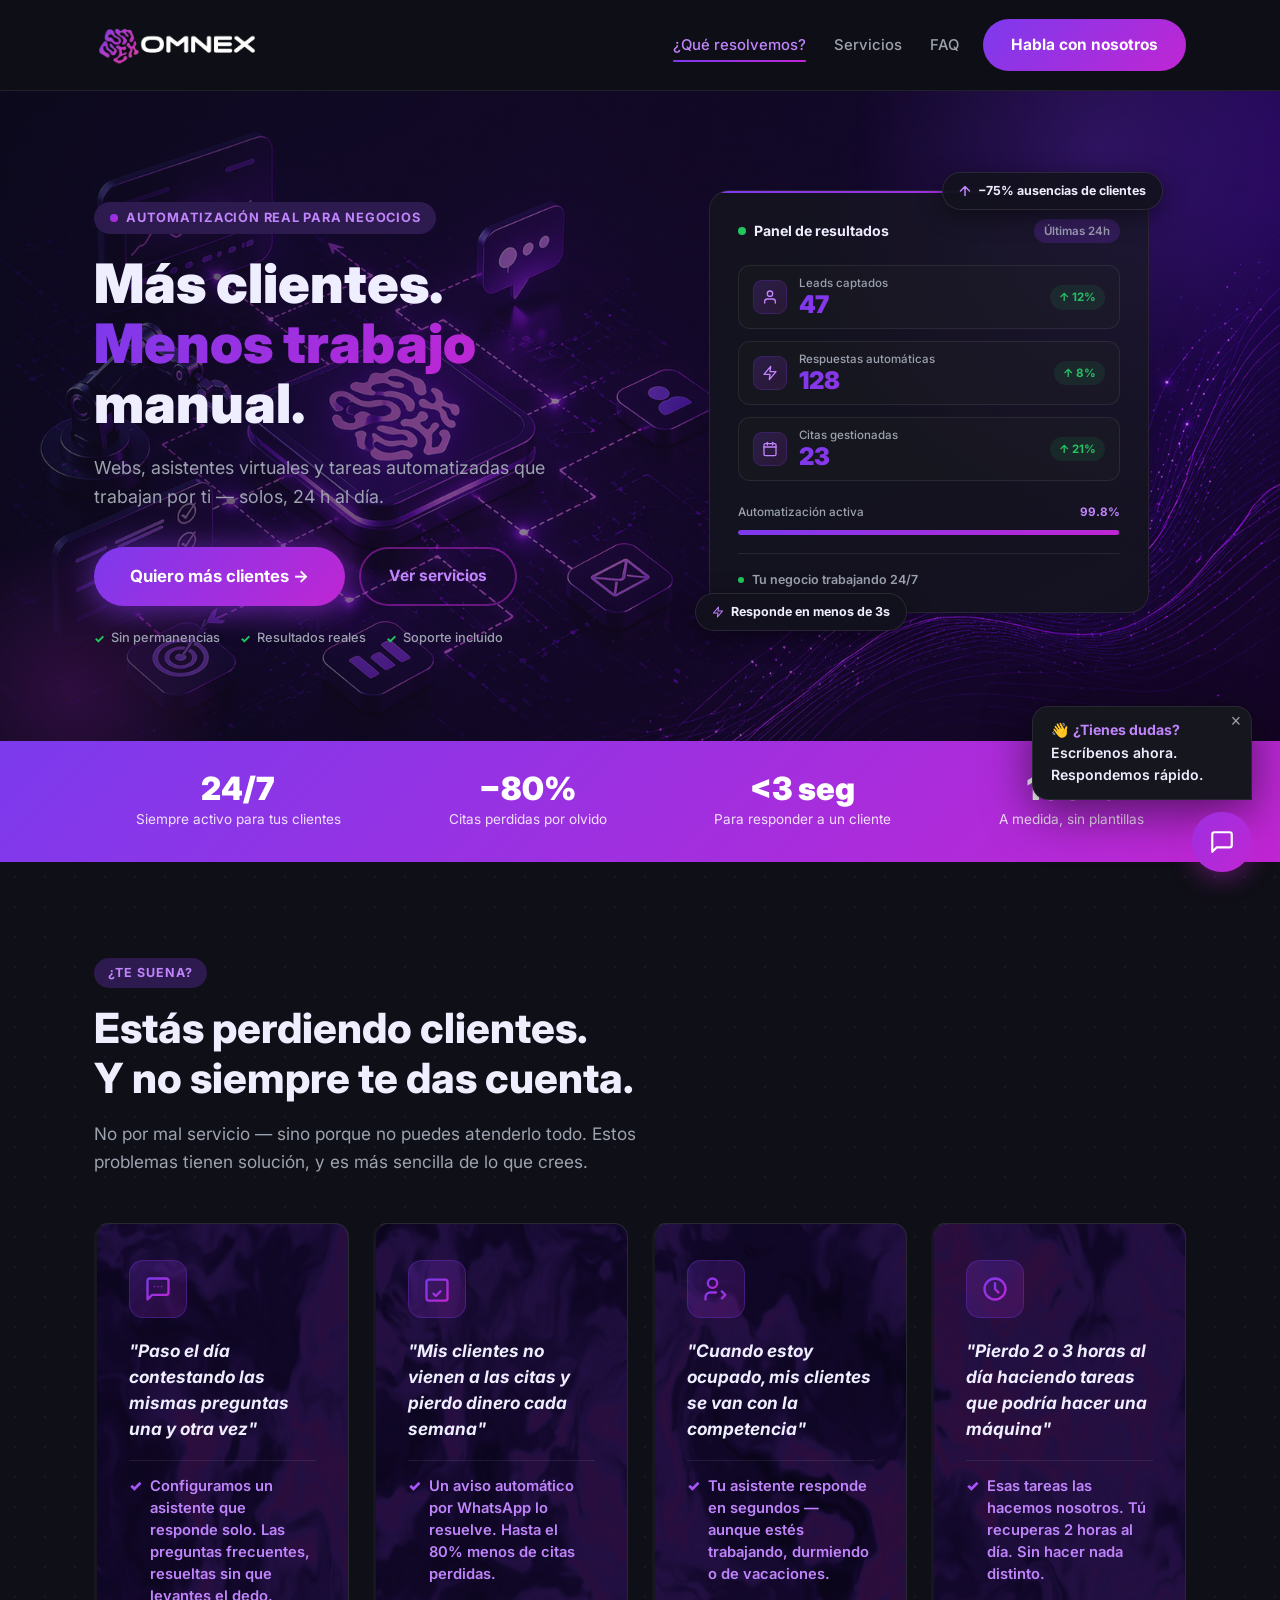
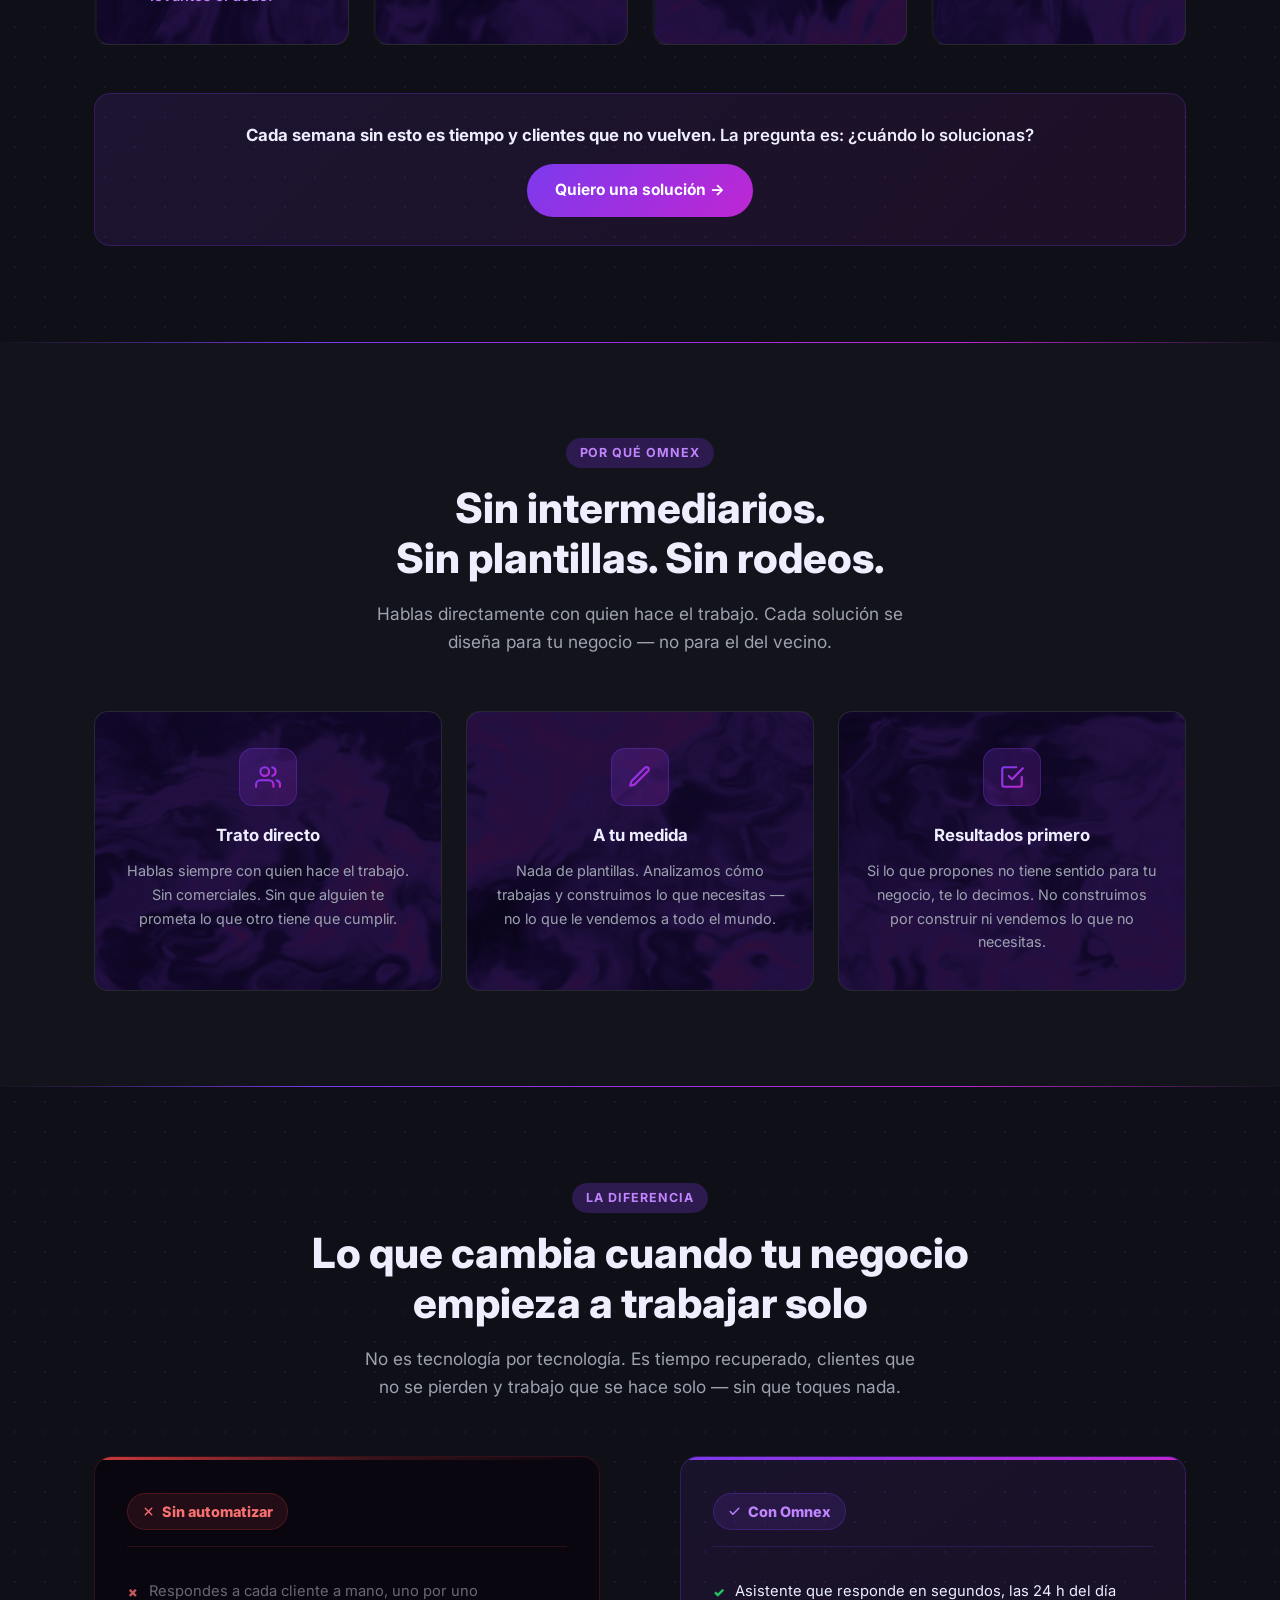
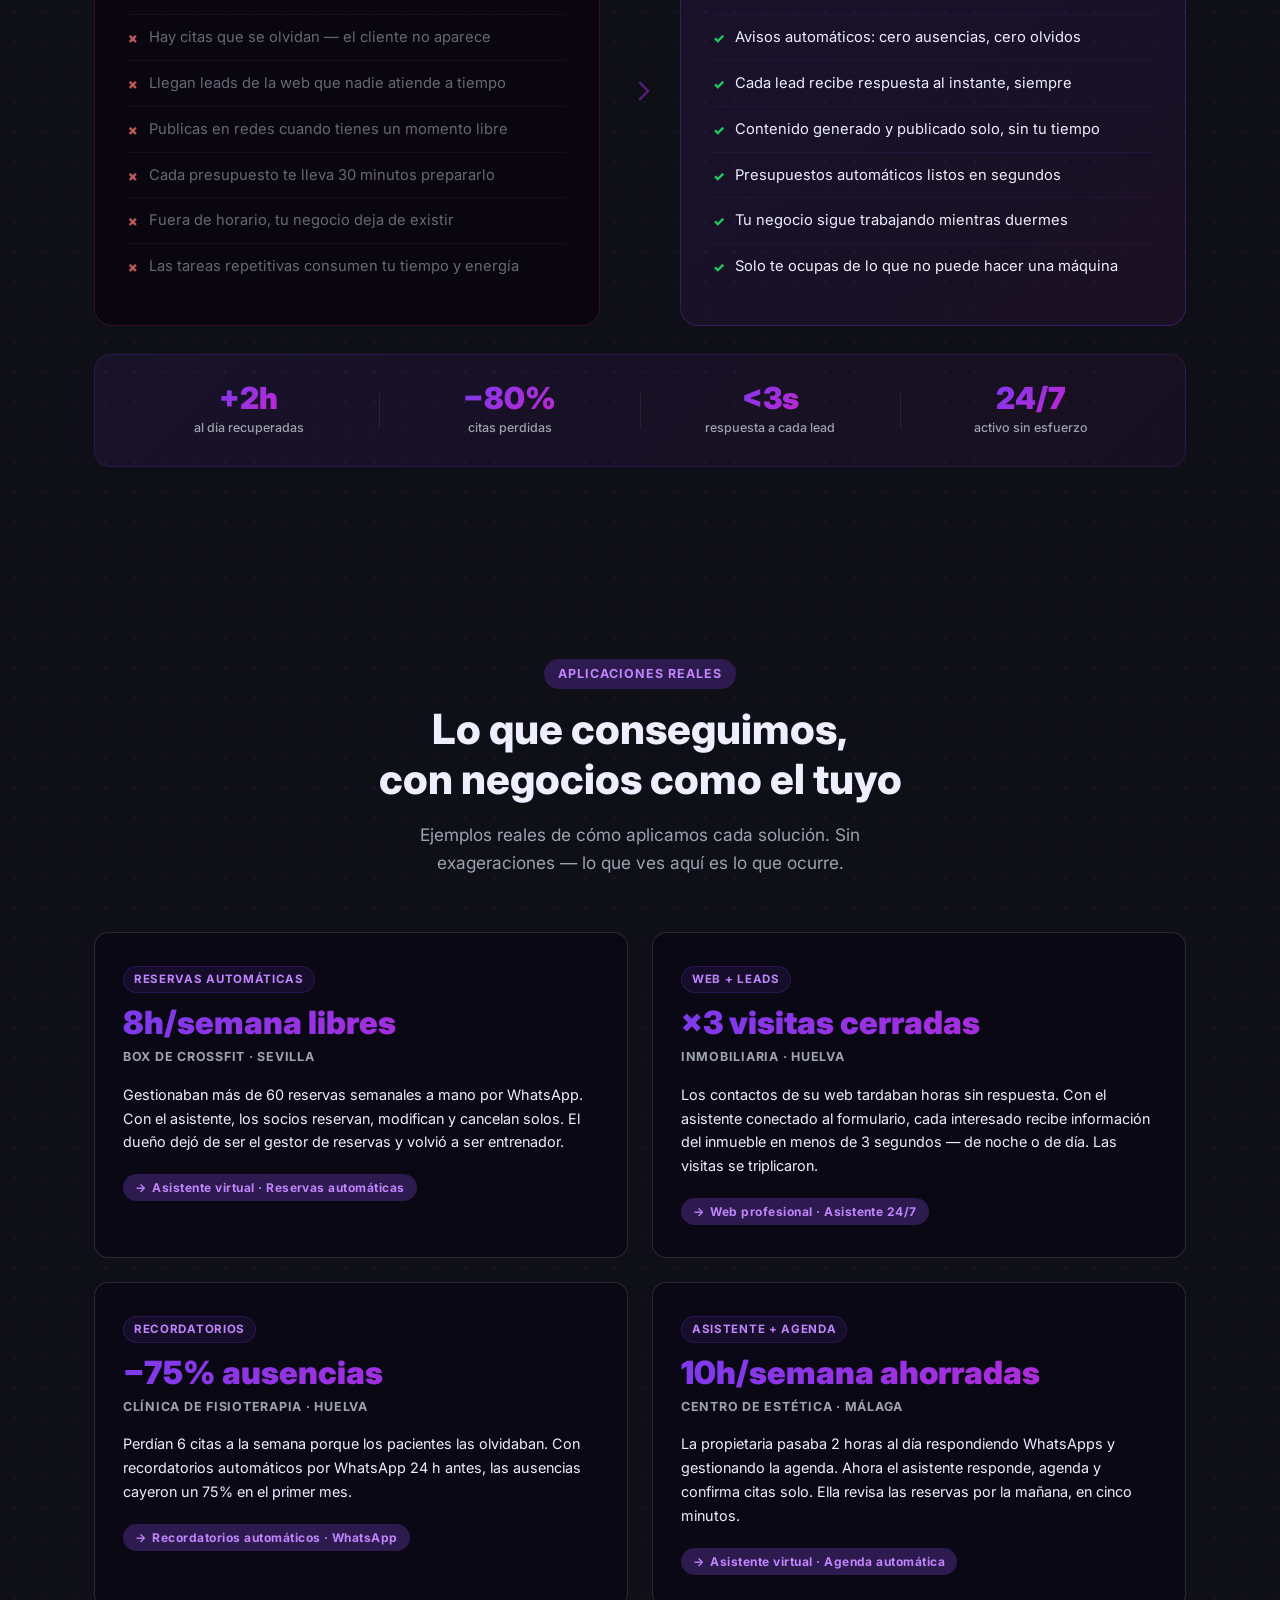
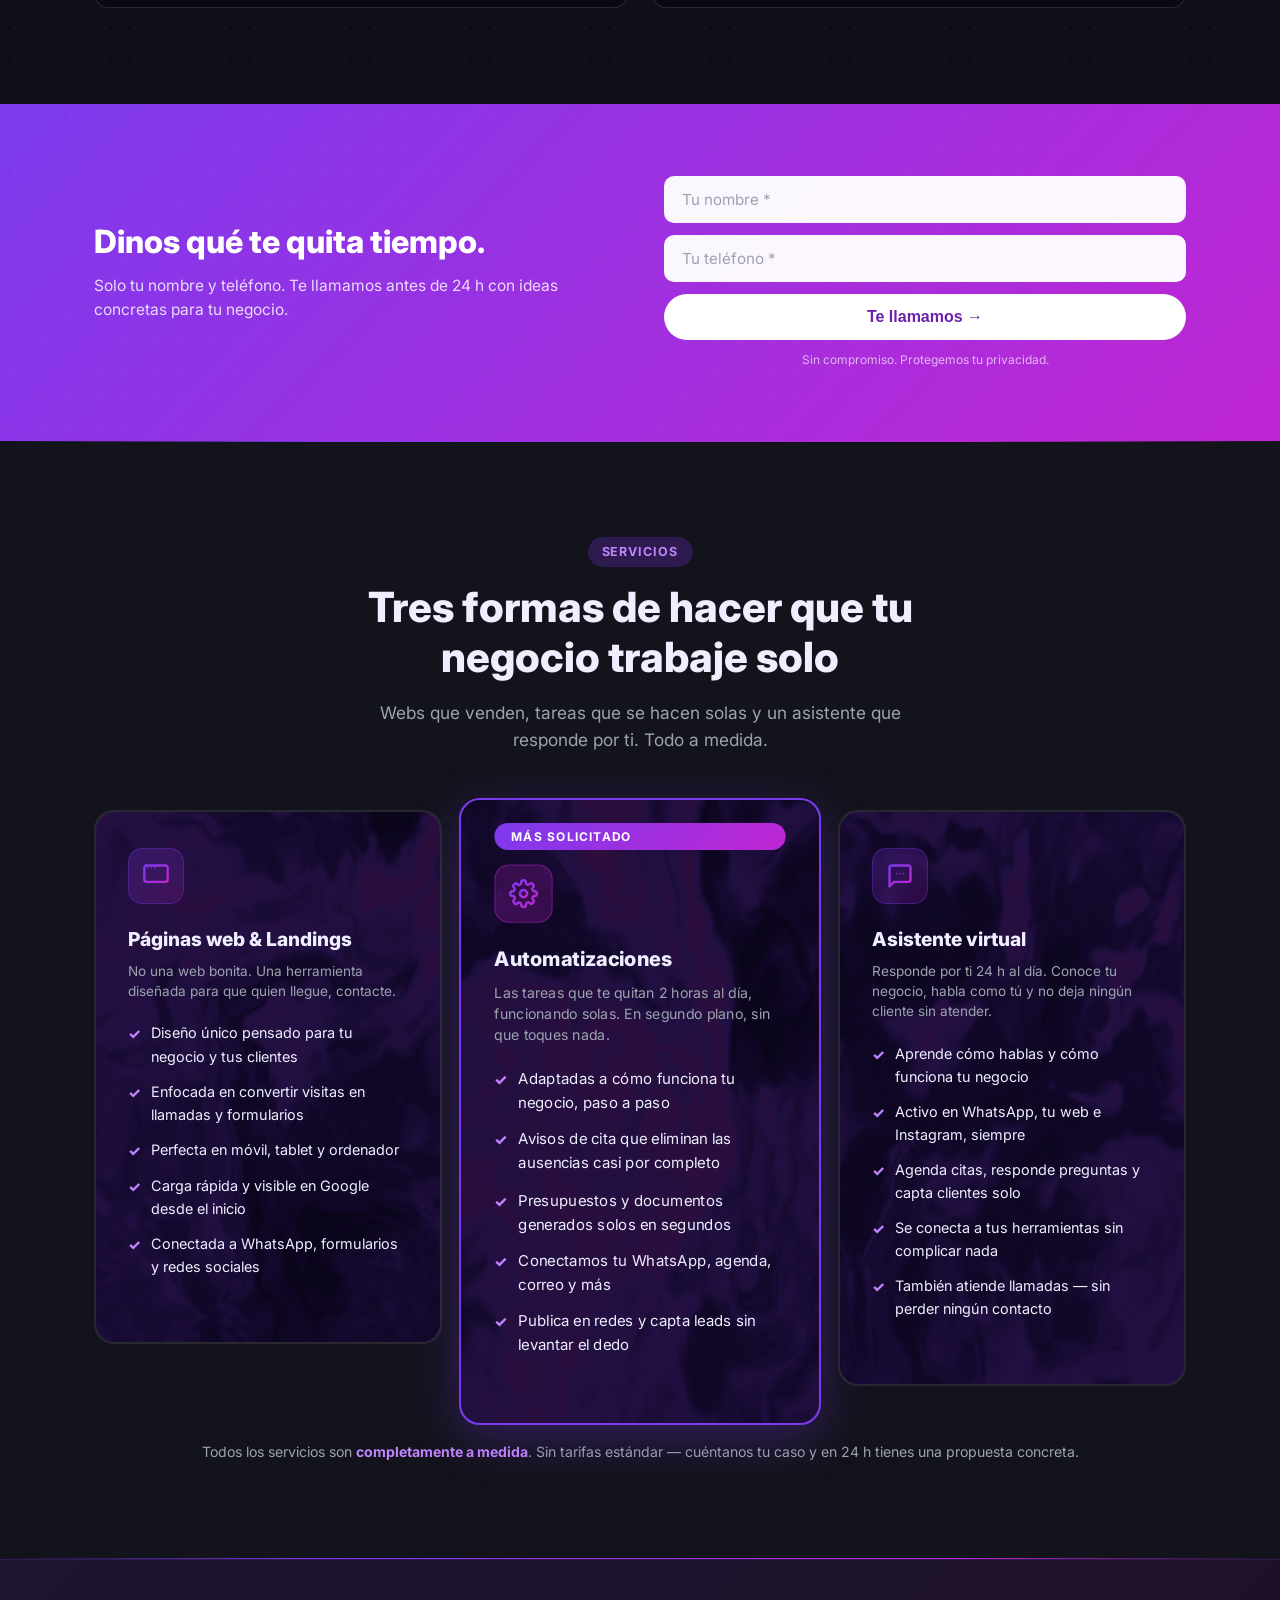
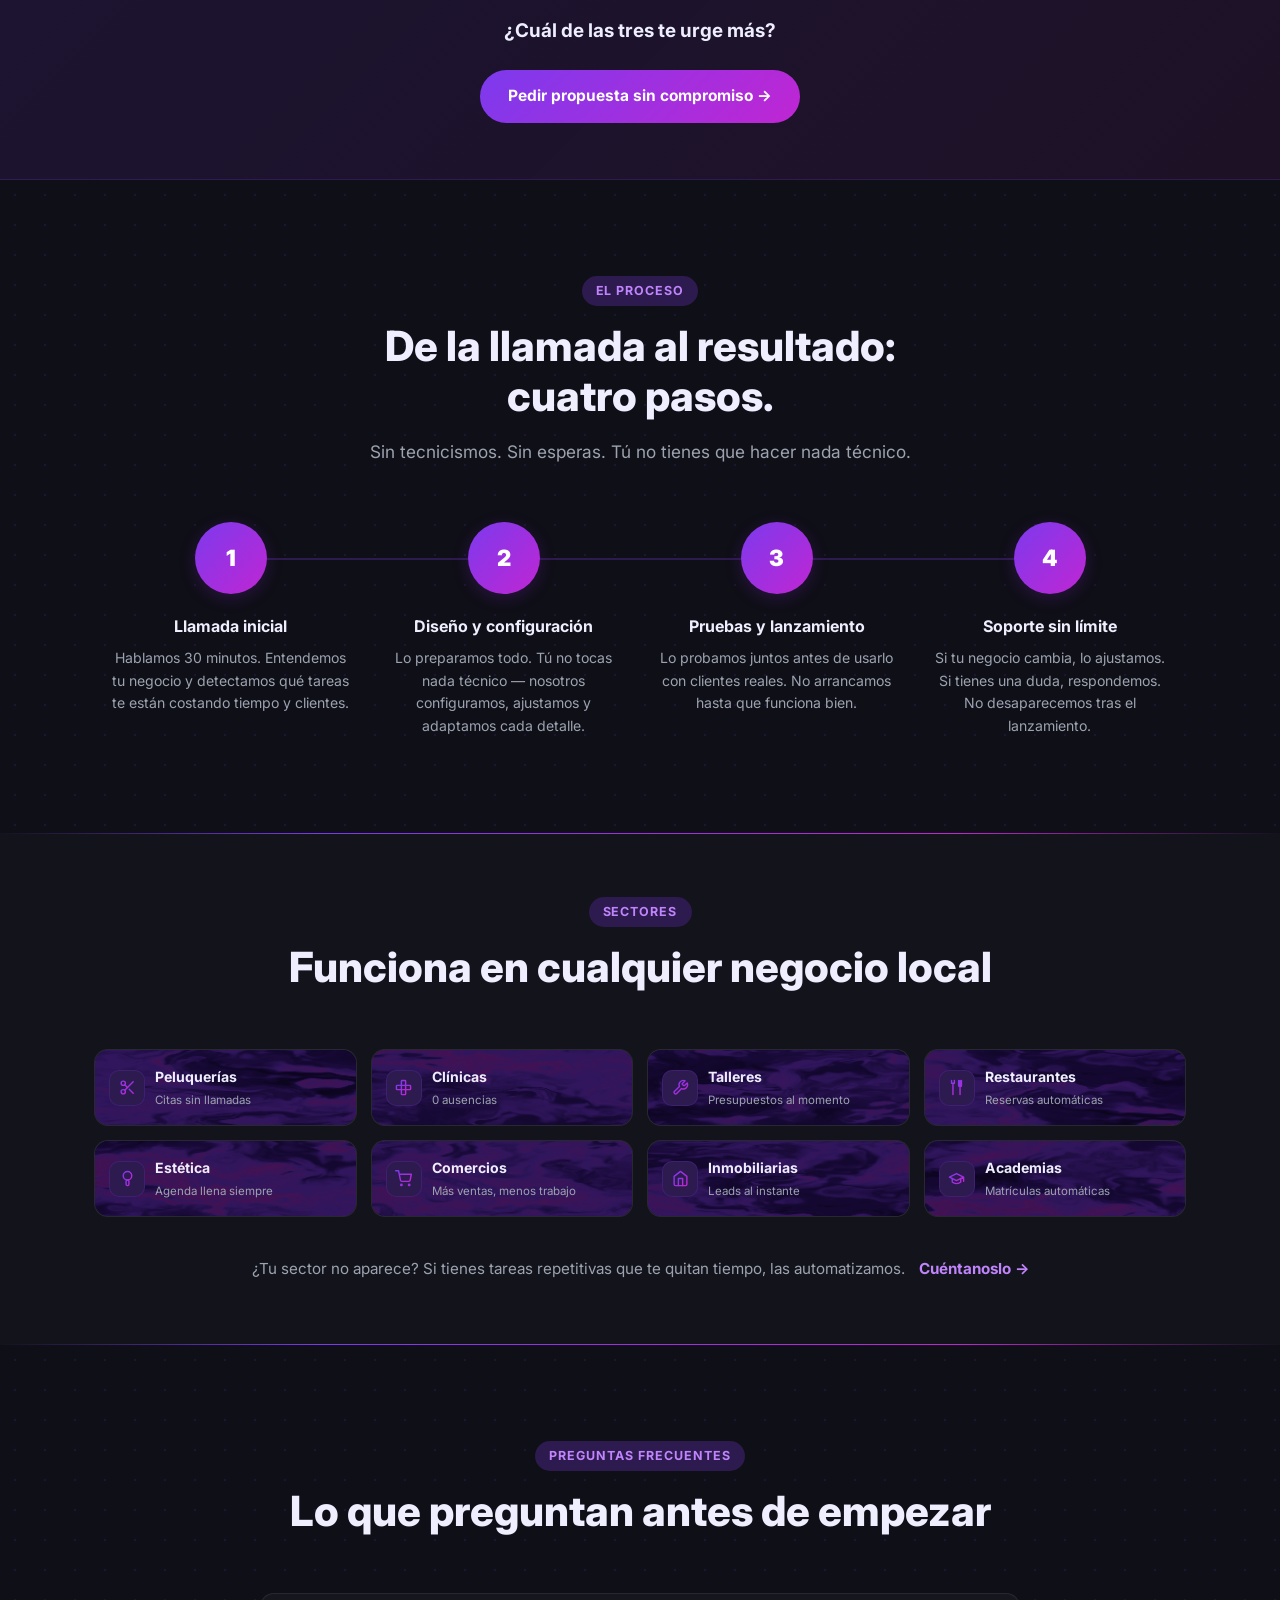
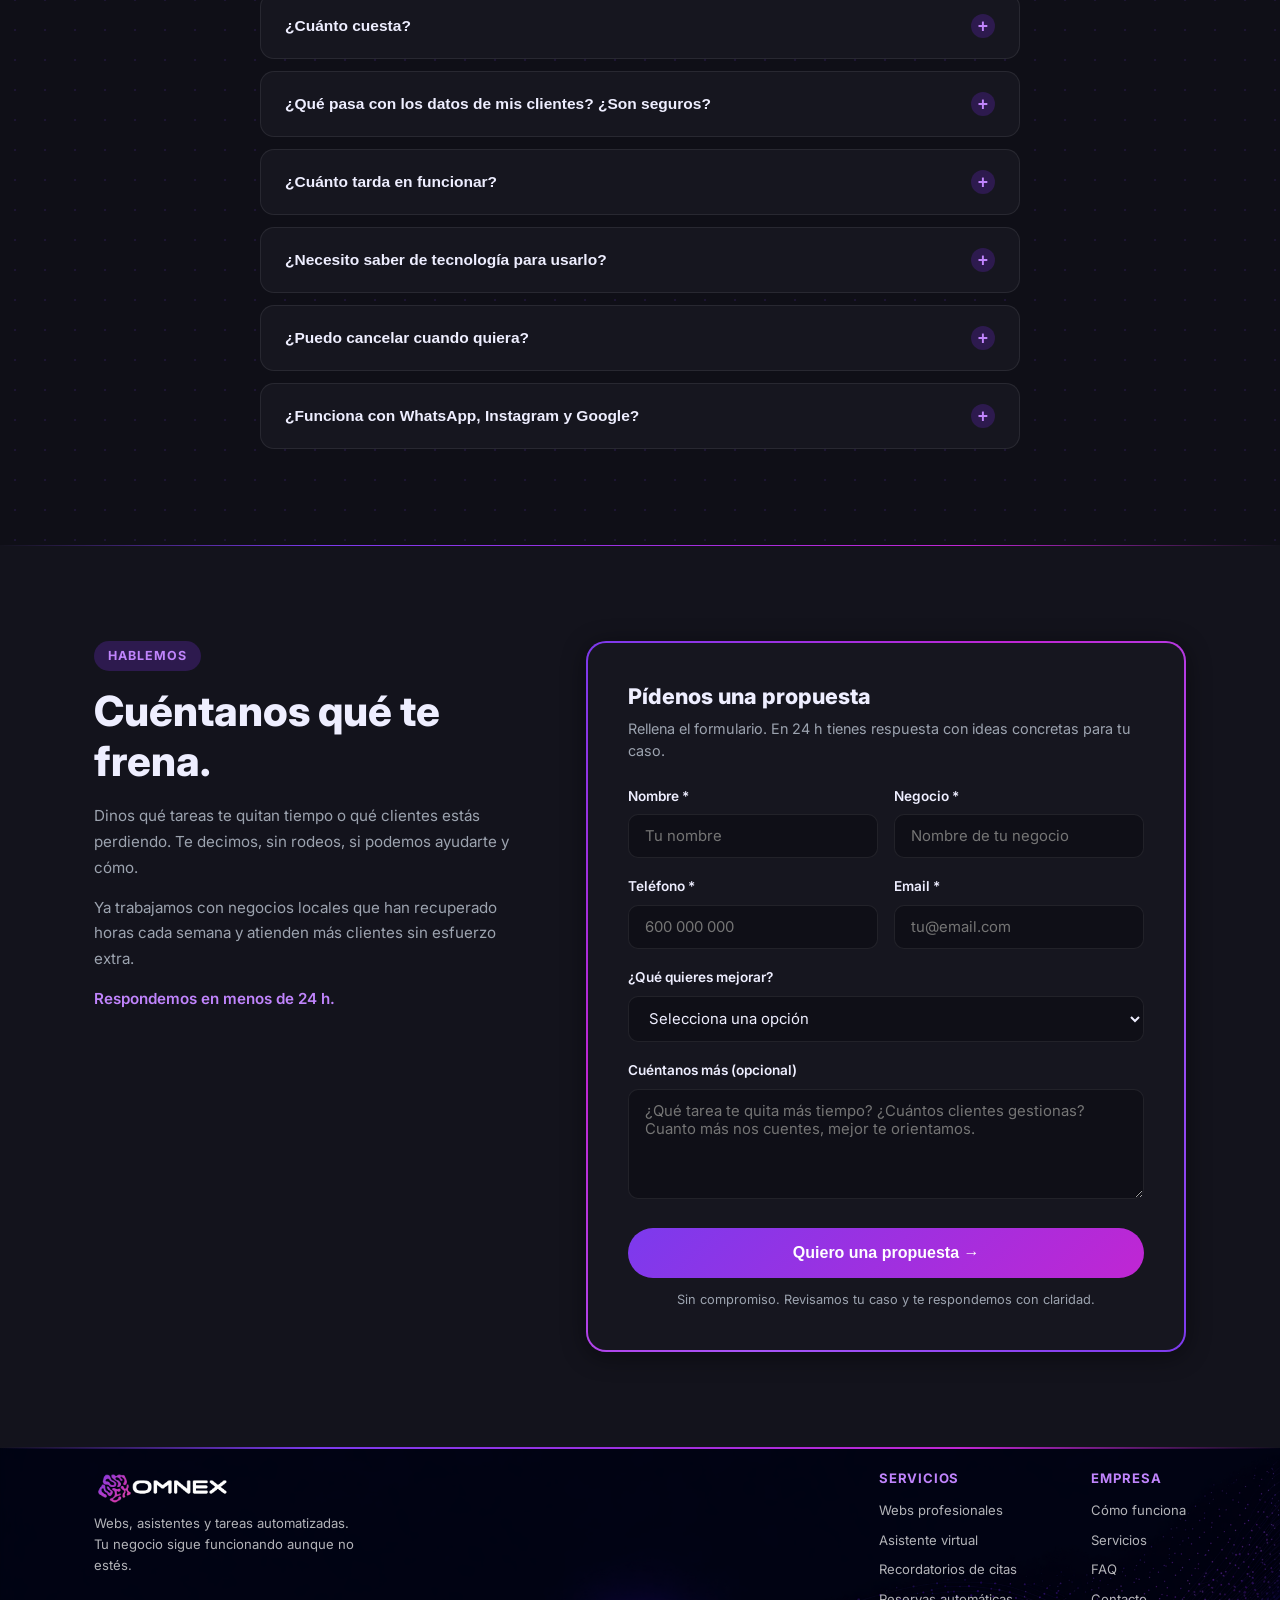
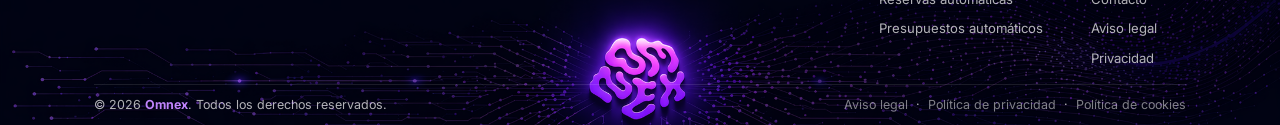
==== commit 29ebcefa: "Add files via upload" ====
--- a/Omnex1/index.html
+++ b/Omnex1/index.html
@@ -9,7 +9,7 @@
   <link rel="preconnect" href="https://fonts.googleapis.com" />
   <link rel="preconnect" href="https://fonts.gstatic.com" crossorigin />
   <link href="https://fonts.googleapis.com/css2?family=Inter:wght@400;500;600;700;800;900&display=swap" rel="stylesheet" />
-  <link rel="stylesheet" href="assets/css/styles.css?v=3" />
+  <link rel="stylesheet" href="assets/css/styles.css?v=4" />
   <script type="application/ld+json">
   {
     "@context": "https://schema.org",
@@ -785,6 +785,6 @@
   </button>
 </div>
 
-<script src="assets/js/main.js?v=3"></script>
+<script src="assets/js/main.js?v=4"></script>
 </body>
 </html>
--- a/Omnex1/assets/css/styles.css
+++ b/Omnex1/assets/css/styles.css
@@ -875,14 +875,6 @@
 }
 
 /* ── WebGL warp canvas — fondo de todas las cards ─────────────────────── */
-@keyframes purplePulse {
-  0%   { background-position: 0%   50%; }
-  50%  { background-position: 100% 50%; }
-  100% { background-position: 0%   50%; }
-}
-/* La animación CSS siempre está activa:
-   - En desktop: el WebGL dibuja encima del canvas y la oculta visualmente
-   - En móvil:   el <div> inyectado por JS la muestra directamente */
 .plan__canvas {
   position: absolute;
   inset: 0;
@@ -891,12 +883,53 @@
   border-radius: inherit;
   z-index: 0;
   pointer-events: none;
-  background: linear-gradient(135deg, #7C3AED 0%, #C026D3 40%, #4C1D95 70%, #7C3AED 100%);
-  background-size: 250% 250%;
-  animation: purplePulse 5s ease infinite;
-}
+  overflow: hidden;
+  /* Fallback estático si WebGL falla en desktop */
+  background: radial-gradient(ellipse at 55% 40%, rgba(124,58,237,.7), rgba(8,4,22,1) 72%);
+}
+
+/* ── Móvil: blobs CSS animados — sustituto del shader WebGL ──────────── */
+/* div.plan__canvas se inyecta solo en touch; canvas.plan__canvas en desktop */
+@keyframes blobA {
+  0%,100% { transform: translate(0,0) scale(1);         }
+  25%     { transform: translate(9%,-13%) scale(1.09);   }
+  50%     { transform: translate(-7%, 11%) scale(0.93);  }
+  75%     { transform: translate(11%, 6%) scale(1.05);   }
+}
+@keyframes blobB {
+  0%,100% { transform: translate(0,0) scale(1);          }
+  25%     { transform: translate(-11%, 9%) scale(0.91);   }
+  50%     { transform: translate(9%,-14%) scale(1.11);    }
+  75%     { transform: translate(-8%,-5%) scale(1.03);    }
+}
+
+div.plan__canvas::before,
+div.plan__canvas::after {
+  content: '';
+  position: absolute;
+  inset: -25%;          /* más grande que la card para que los blobs fluyan */
+  border-radius: 50%;
+  will-change: transform;
+}
+div.plan__canvas::before {
+  background:
+    radial-gradient(ellipse at 35% 45%, rgba(124,58,237,.95) 0%, transparent 58%),
+    radial-gradient(ellipse at 72% 60%, rgba(192,38,211,.80) 0%, transparent 50%);
+  filter: blur(24px);
+  animation: blobA 7s ease-in-out infinite;
+}
+div.plan__canvas::after {
+  background:
+    radial-gradient(ellipse at 62% 28%, rgba(109,33,168,.90) 0%, transparent 55%),
+    radial-gradient(ellipse at 22% 72%, rgba(180,40,200,.75) 0%, transparent 45%);
+  filter: blur(32px);
+  animation: blobB 9s ease-in-out infinite;
+  mix-blend-mode: screen;
+}
+
 @media (prefers-reduced-motion: reduce) {
-  .plan__canvas { animation: none; background-position: 0% 50%; }
+  div.plan__canvas::before,
+  div.plan__canvas::after { animation: none; }
 }
 /* Overlay oscuro: canvas z:0 → overlay z:1 → contenido z:2 */
 .plan::before,
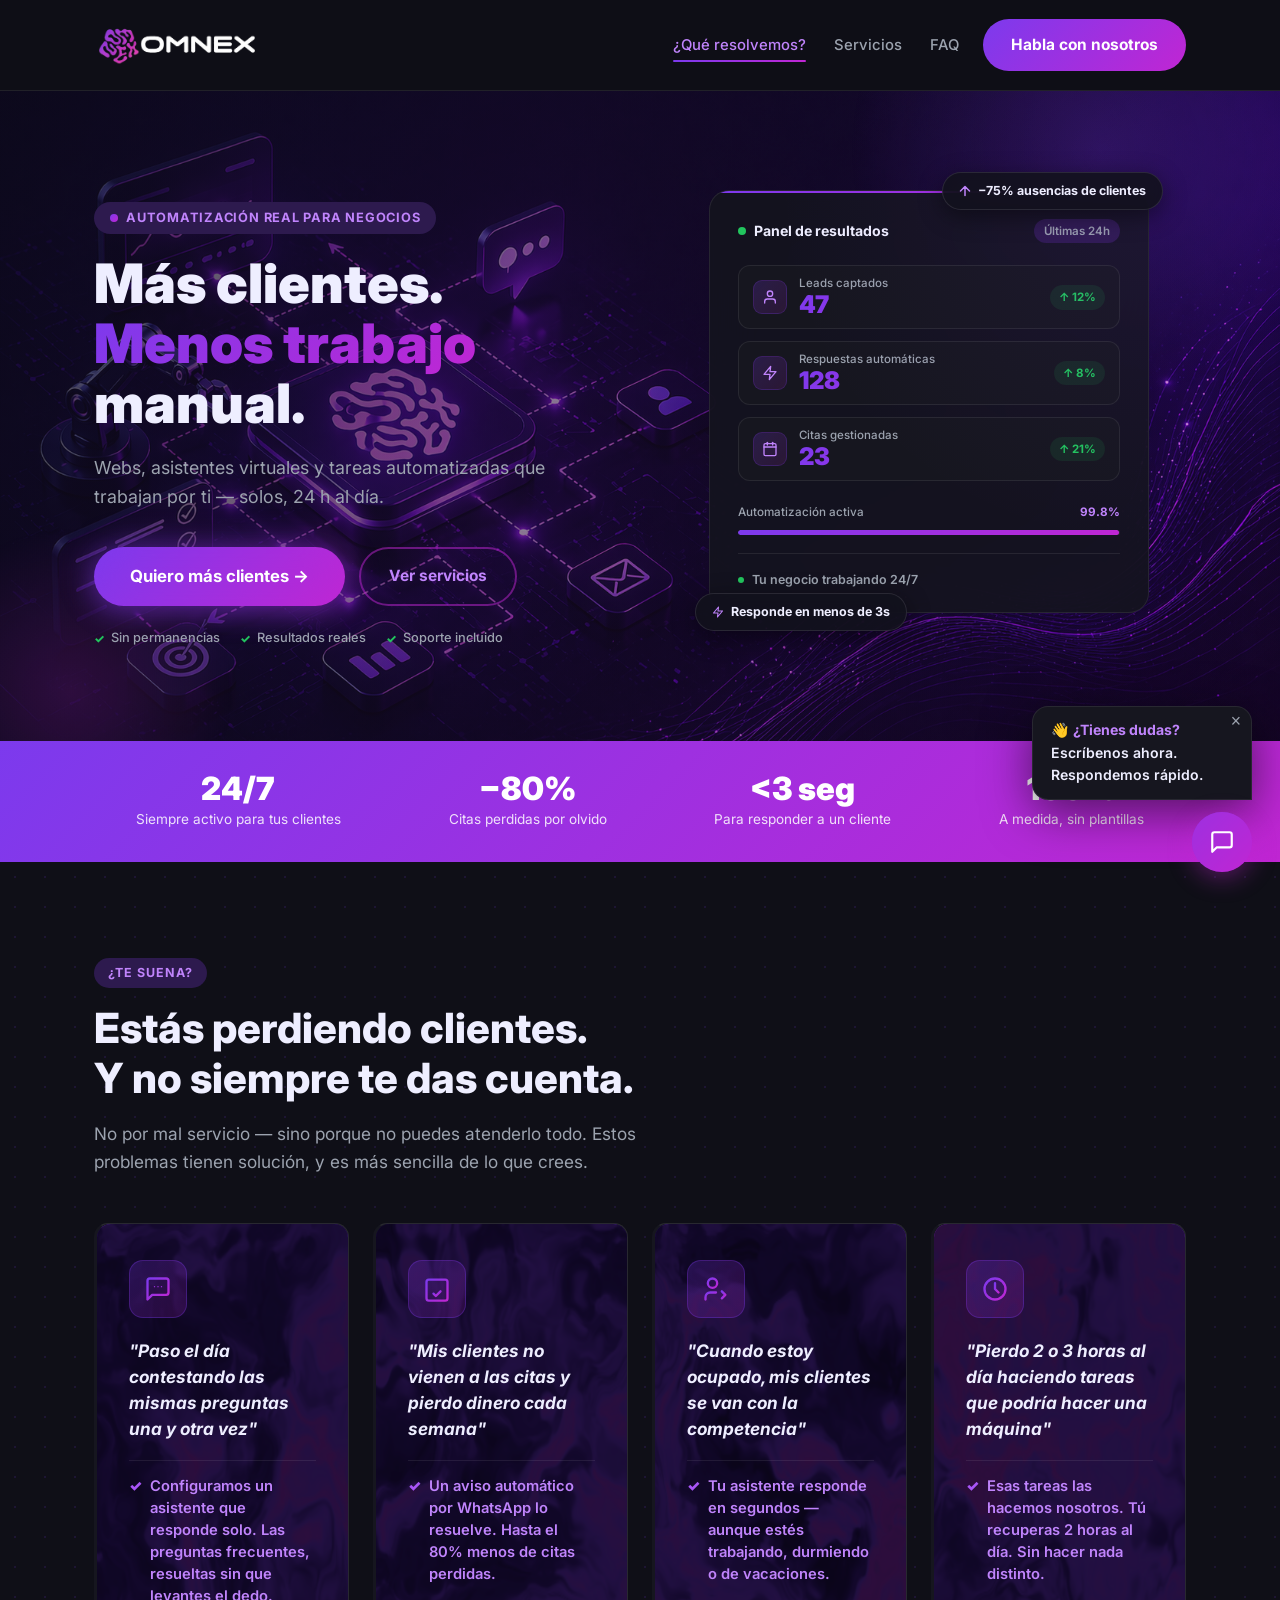
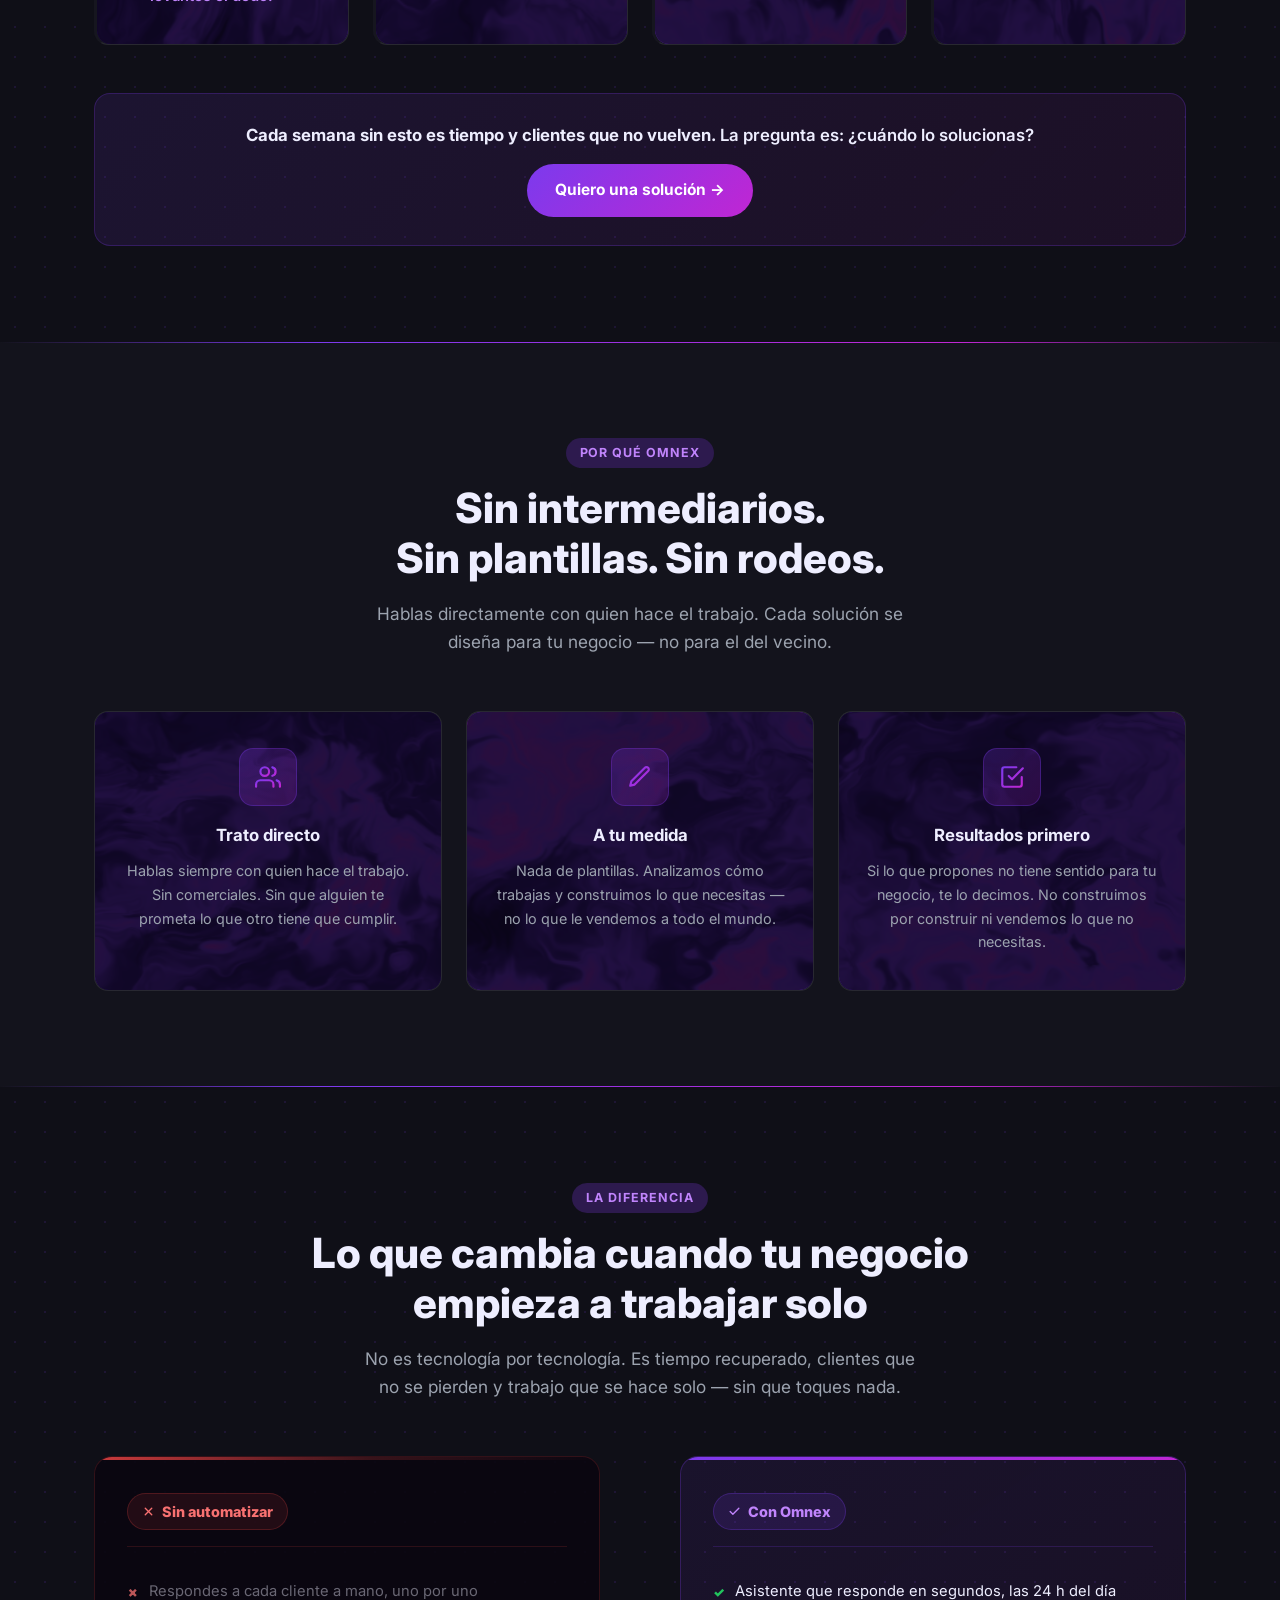
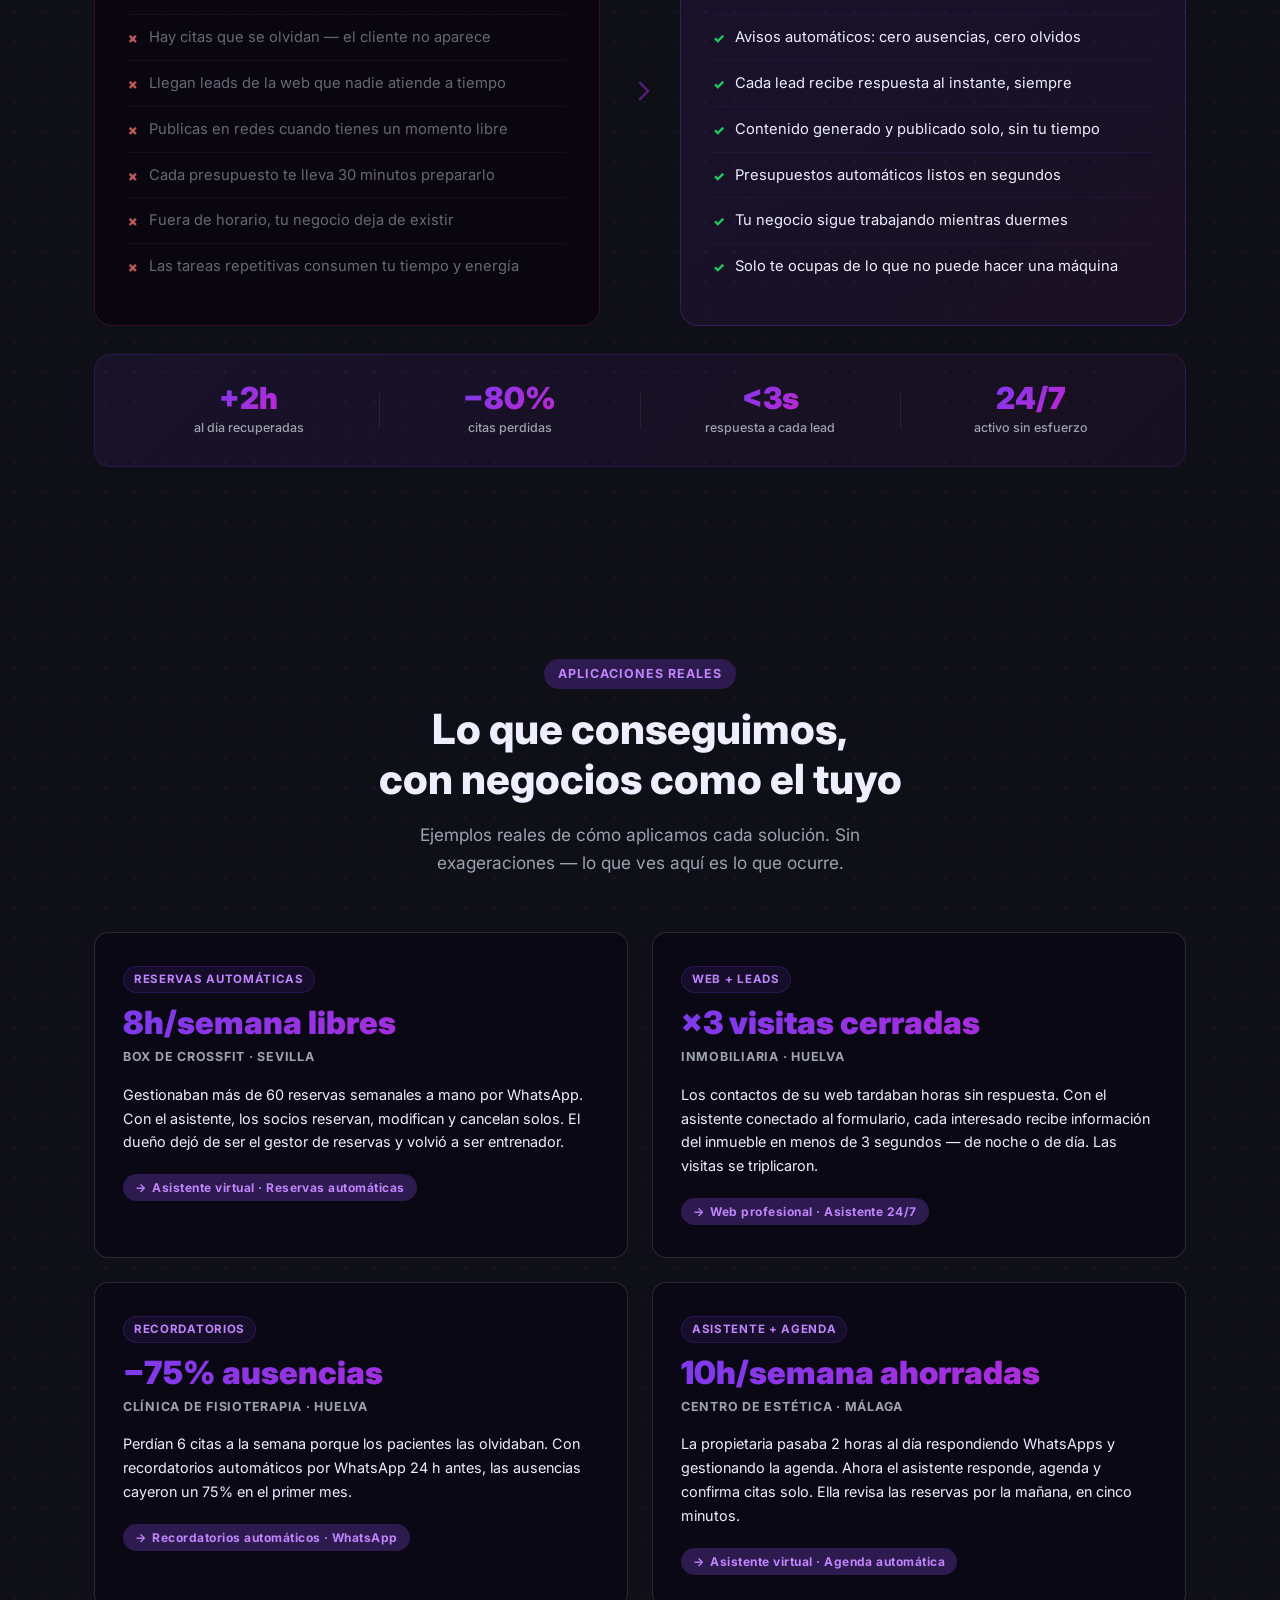
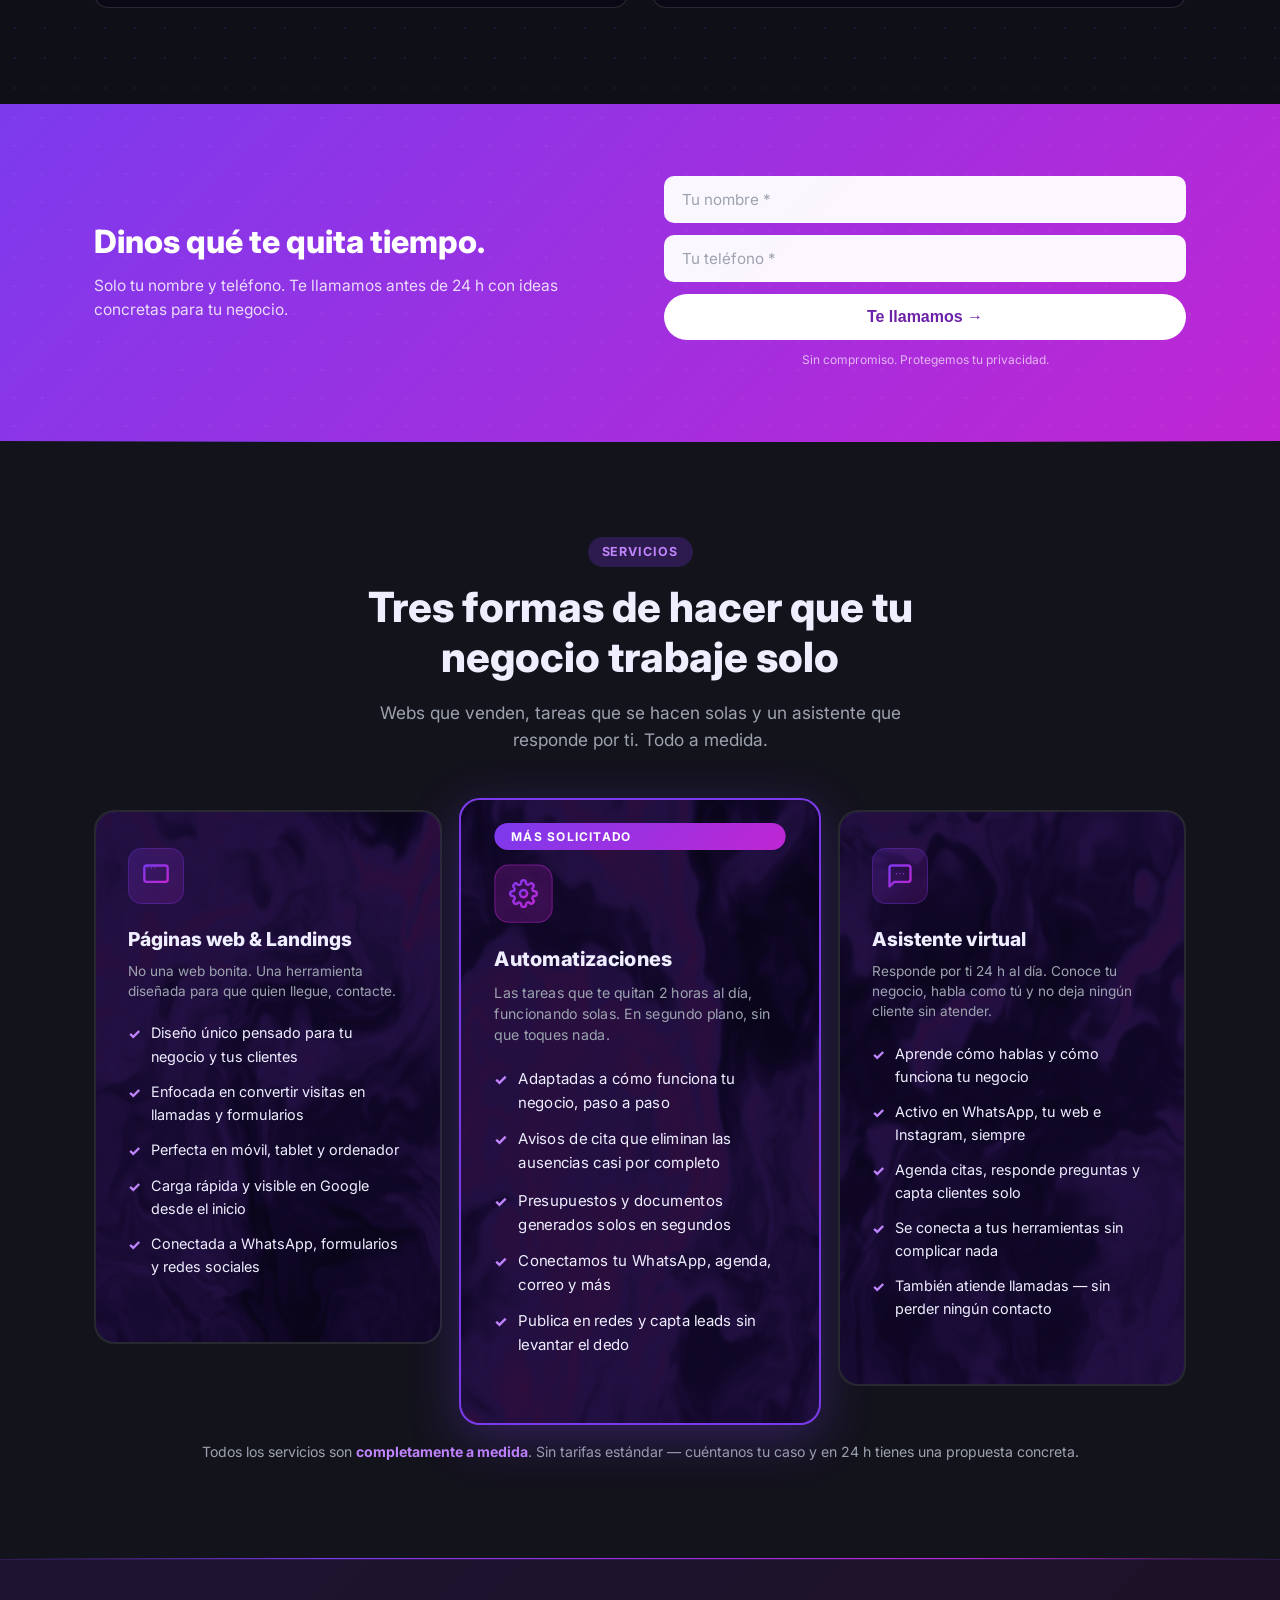
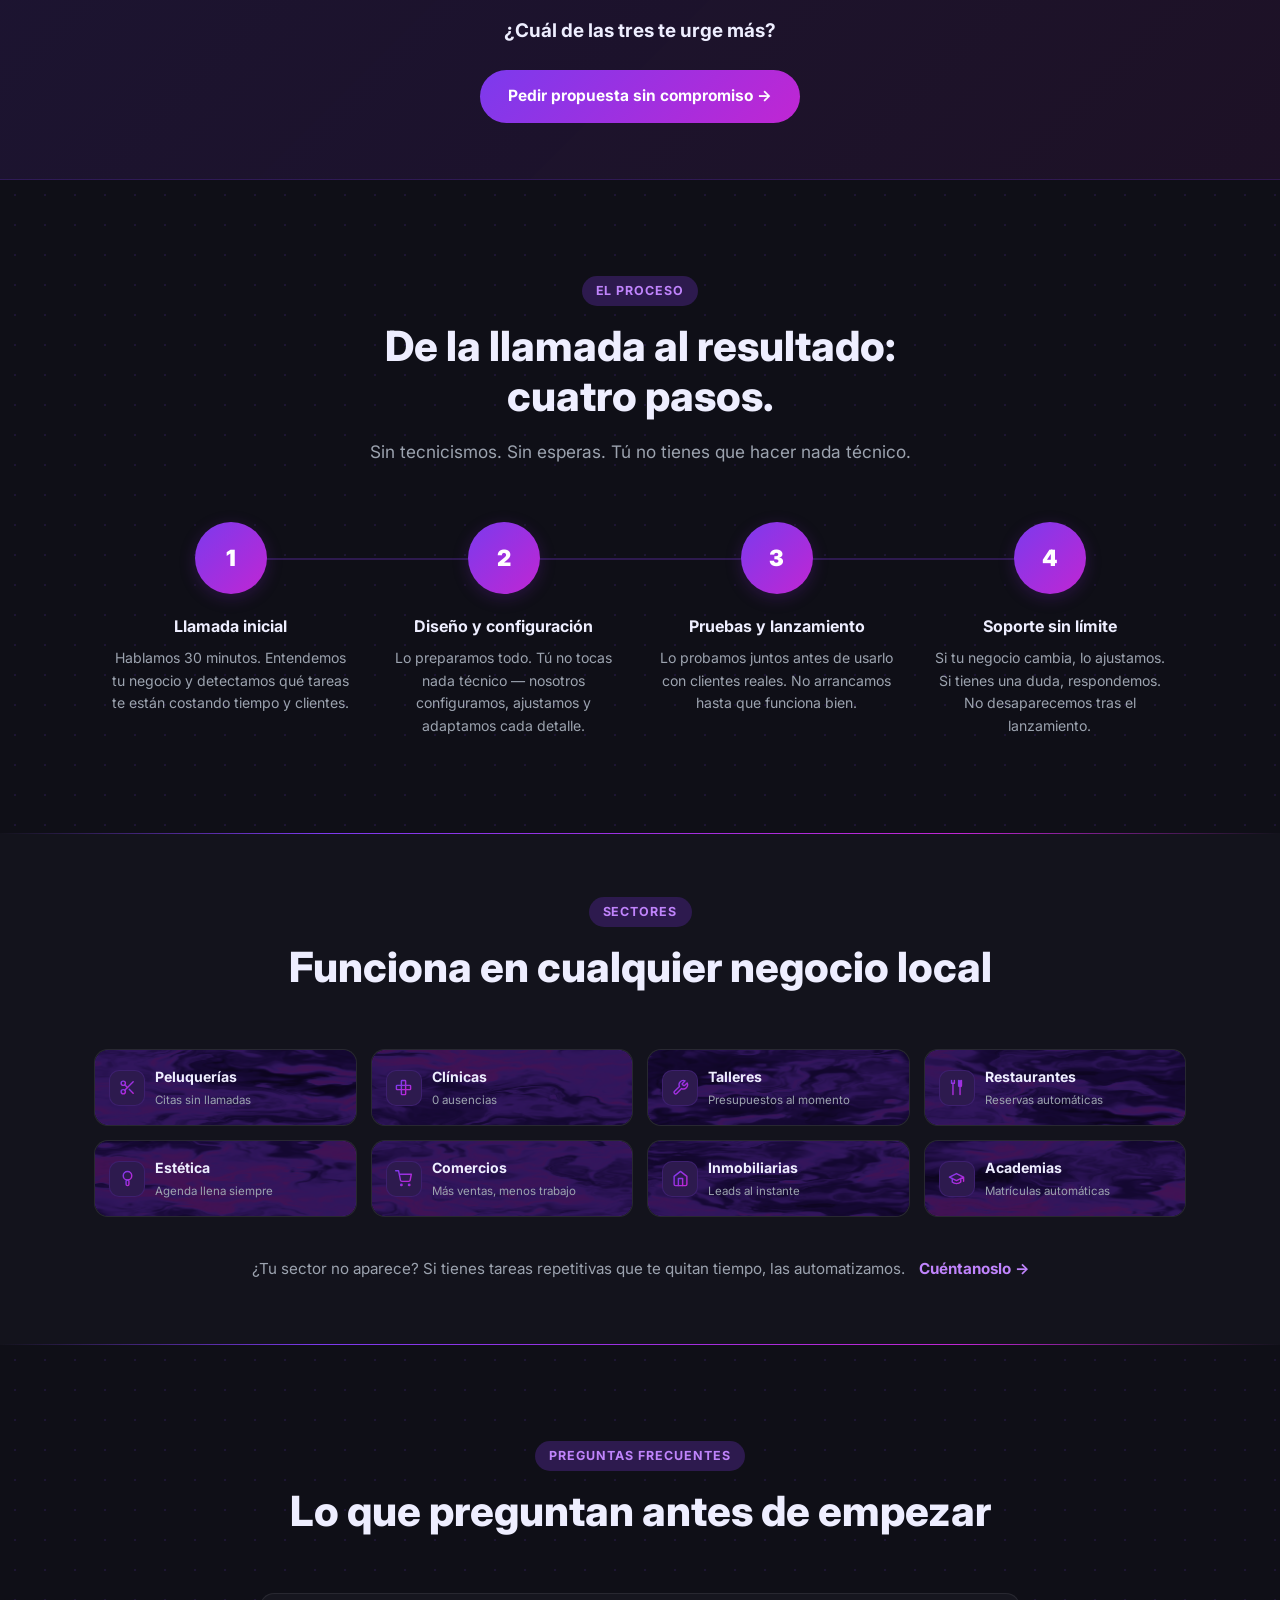
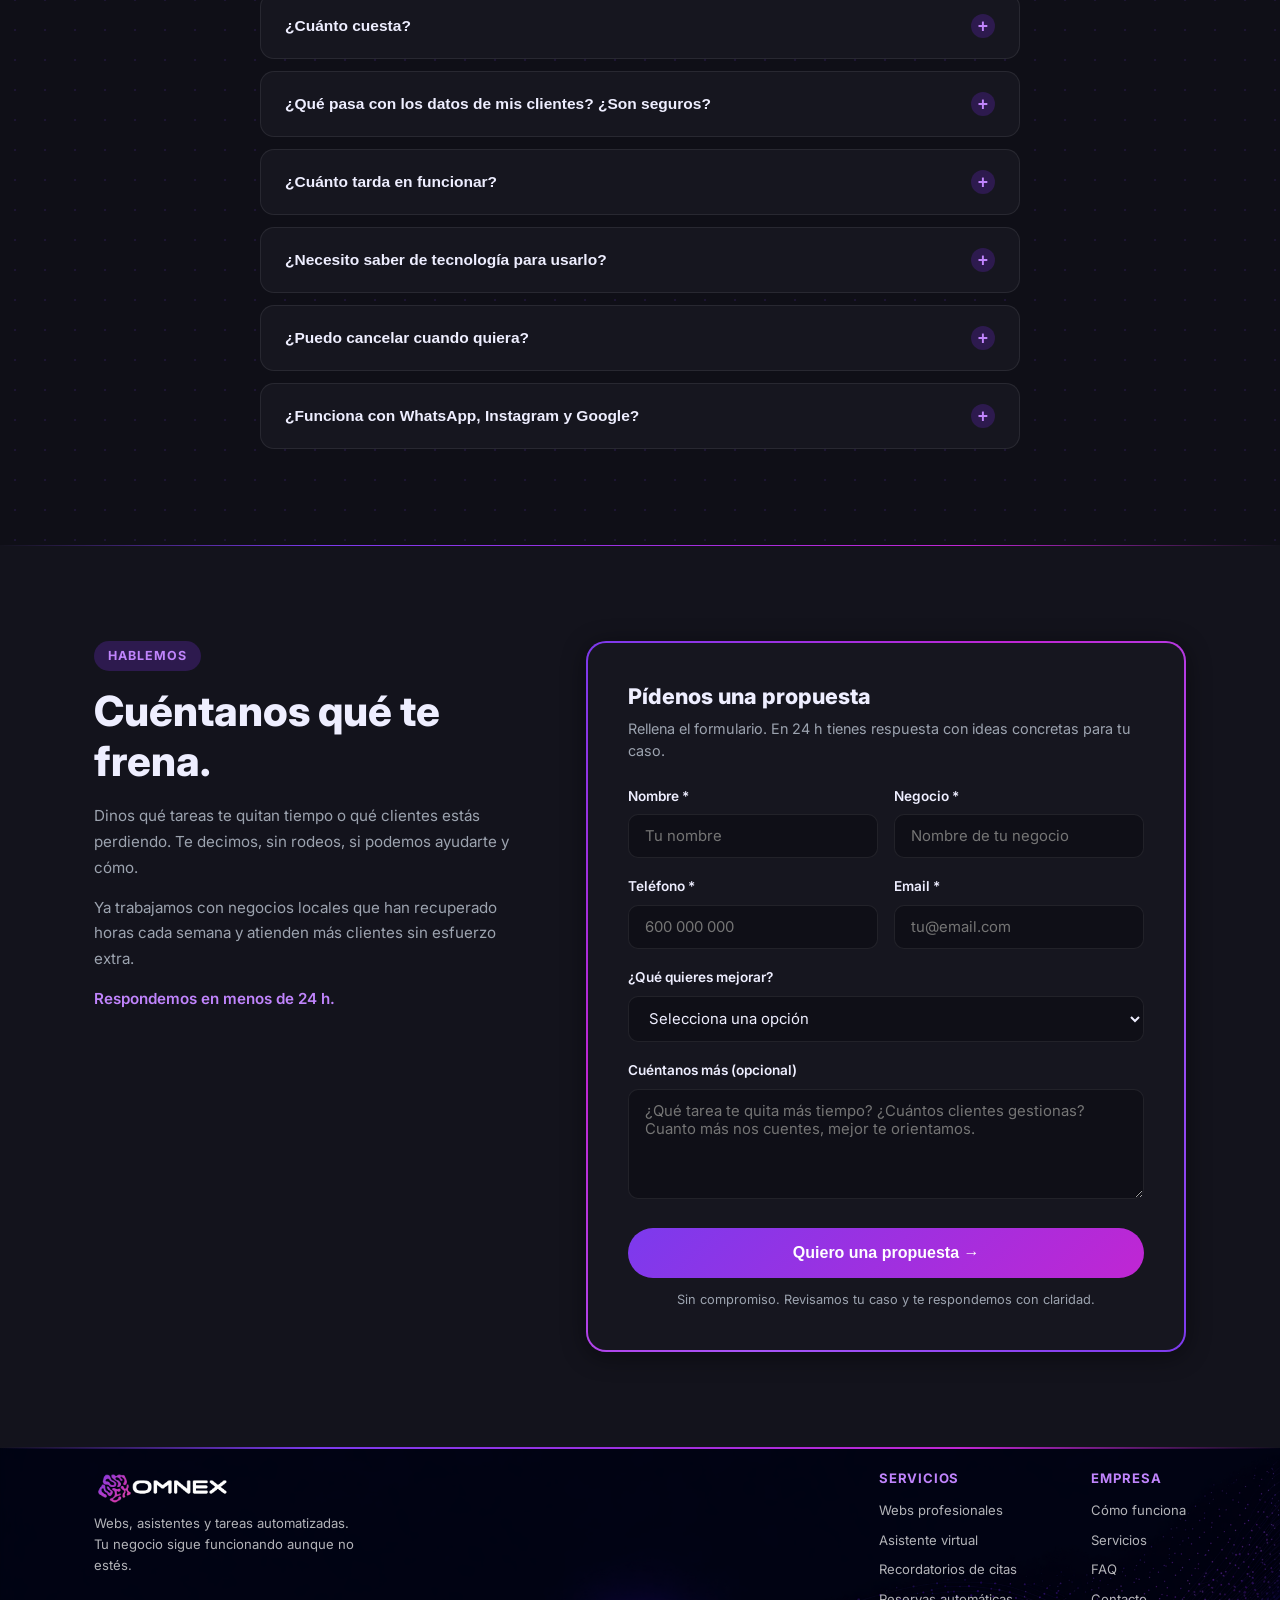
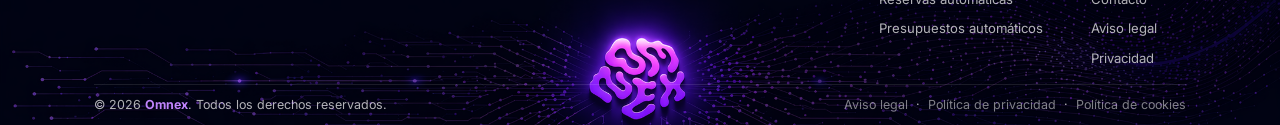
==== commit 4975faab: "Add files via upload" ====
--- a/Omnex1/index.html
+++ b/Omnex1/index.html
@@ -9,7 +9,7 @@
   <link rel="preconnect" href="https://fonts.googleapis.com" />
   <link rel="preconnect" href="https://fonts.gstatic.com" crossorigin />
   <link href="https://fonts.googleapis.com/css2?family=Inter:wght@400;500;600;700;800;900&display=swap" rel="stylesheet" />
-  <link rel="stylesheet" href="assets/css/styles.css?v=4" />
+  <link rel="stylesheet" href="assets/css/styles.css?v=5" />
   <script type="application/ld+json">
   {
     "@context": "https://schema.org",
@@ -785,6 +785,6 @@
   </button>
 </div>
 
-<script src="assets/js/main.js?v=4"></script>
+<script src="assets/js/main.js?v=5"></script>
 </body>
 </html>
--- a/Omnex1/assets/css/styles.css
+++ b/Omnex1/assets/css/styles.css
@@ -838,6 +838,7 @@
 .trust-card,
 .industry-card {
   position: relative;
+  overflow: hidden;
 }
 /* Elevar contenido de las cards sobre el canvas warp + overlay */
 .problem-card > *:not(.plan__canvas),
@@ -884,8 +885,8 @@
   z-index: 0;
   pointer-events: none;
   overflow: hidden;
-  /* Fallback estático si WebGL falla en desktop */
-  background: radial-gradient(ellipse at 55% 40%, rgba(124,58,237,.7), rgba(8,4,22,1) 72%);
+  isolation: isolate;
+  background: radial-gradient(ellipse at 55% 40%, rgba(124,58,237,.85), rgba(8,4,22,1) 70%);
 }
 
 /* ── Móvil: blobs CSS animados — sustituto del shader WebGL ──────────── */
@@ -913,18 +914,18 @@
 }
 div.plan__canvas::before {
   background:
-    radial-gradient(ellipse at 35% 45%, rgba(124,58,237,.95) 0%, transparent 58%),
-    radial-gradient(ellipse at 72% 60%, rgba(192,38,211,.80) 0%, transparent 50%);
-  filter: blur(24px);
+    radial-gradient(ellipse at 35% 45%, rgba(148,58,255,1) 0%, transparent 55%),
+    radial-gradient(ellipse at 72% 60%, rgba(218,40,230,1) 0%, transparent 48%);
+  filter: blur(20px);
   animation: blobA 7s ease-in-out infinite;
 }
 div.plan__canvas::after {
   background:
-    radial-gradient(ellipse at 62% 28%, rgba(109,33,168,.90) 0%, transparent 55%),
-    radial-gradient(ellipse at 22% 72%, rgba(180,40,200,.75) 0%, transparent 45%);
-  filter: blur(32px);
+    radial-gradient(ellipse at 62% 28%, rgba(130,35,210,1) 0%, transparent 52%),
+    radial-gradient(ellipse at 22% 72%, rgba(200,45,230,1) 0%, transparent 44%);
+  filter: blur(28px);
   animation: blobB 9s ease-in-out infinite;
-  mix-blend-mode: screen;
+  /* mix-blend-mode eliminado: bug conocido iOS Safari con filter+blend */
 }
 
 @media (prefers-reduced-motion: reduce) {
@@ -951,6 +952,34 @@
   border-radius: inherit;
   z-index: 1;
   pointer-events: none;
+}
+
+/* ── MÓVIL: cards con gradiente directo + overlay reducido ──────────────── */
+@media (max-width: 768px) {
+  /* Gradiente directo como fallback robusto — funciona aunque falle el canvas/div */
+  .problem-card,
+  .trust-card,
+  .industry-card {
+    background:
+      radial-gradient(circle at 30% 25%, rgba(148, 58, 247, 0.5), transparent 40%),
+      linear-gradient(135deg, rgba(80, 20, 130, 0.85), rgba(15, 10, 30, 1));
+    background-attachment: scroll;
+    box-sizing: border-box;
+  }
+  /* Overlay menos opaco en móvil para que el degradado sea visible */
+  .problem-card::before,
+  .trust-card::before {
+    background: rgba(8, 4, 18, 0.55);
+  }
+  .industry-card::before {
+    background: rgba(8, 4, 18, 0.45);
+  }
+  /* trust-card y industry-card: ancho completo en columna única */
+  .trust-card,
+  .industry-card {
+    width: 100%;
+    max-width: 100%;
+  }
 }
 
 /* ── MÓVIL: accordion "Todo lo que ofrecemos" ───────────────────────────── */
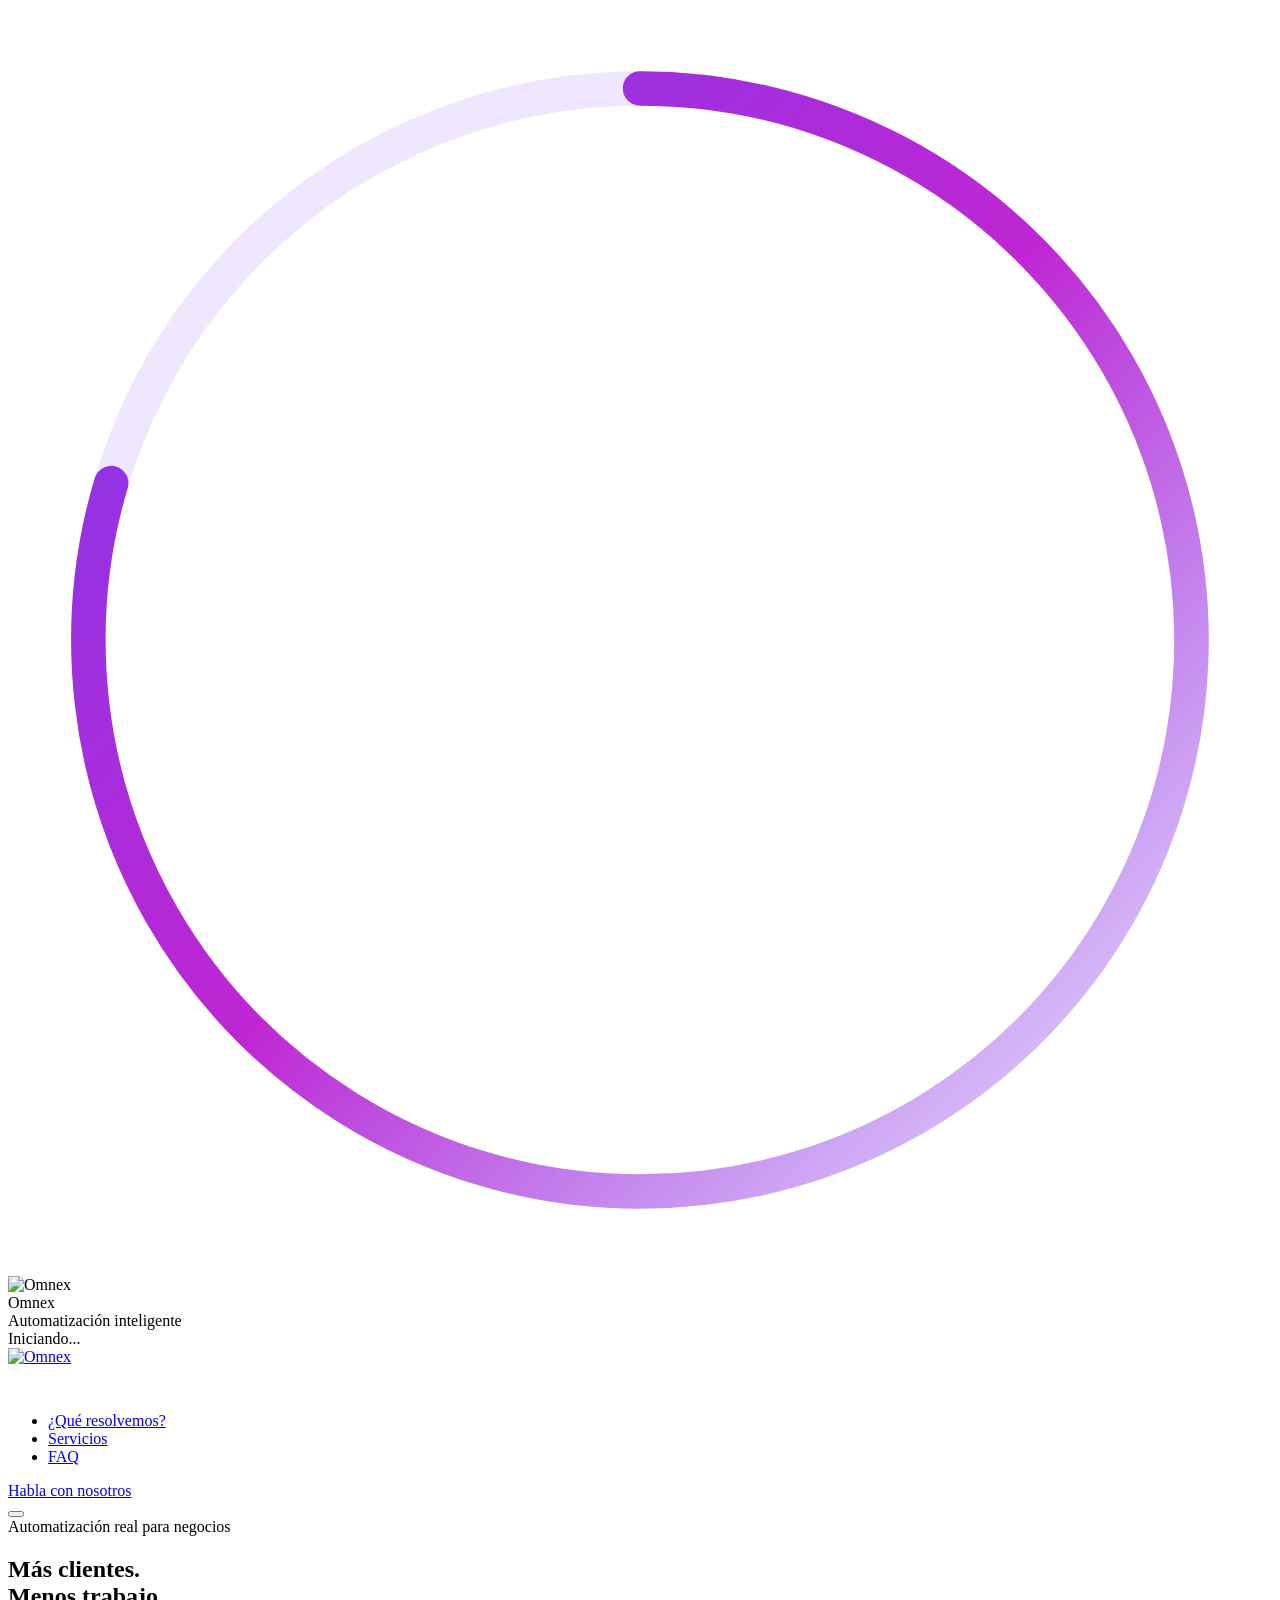
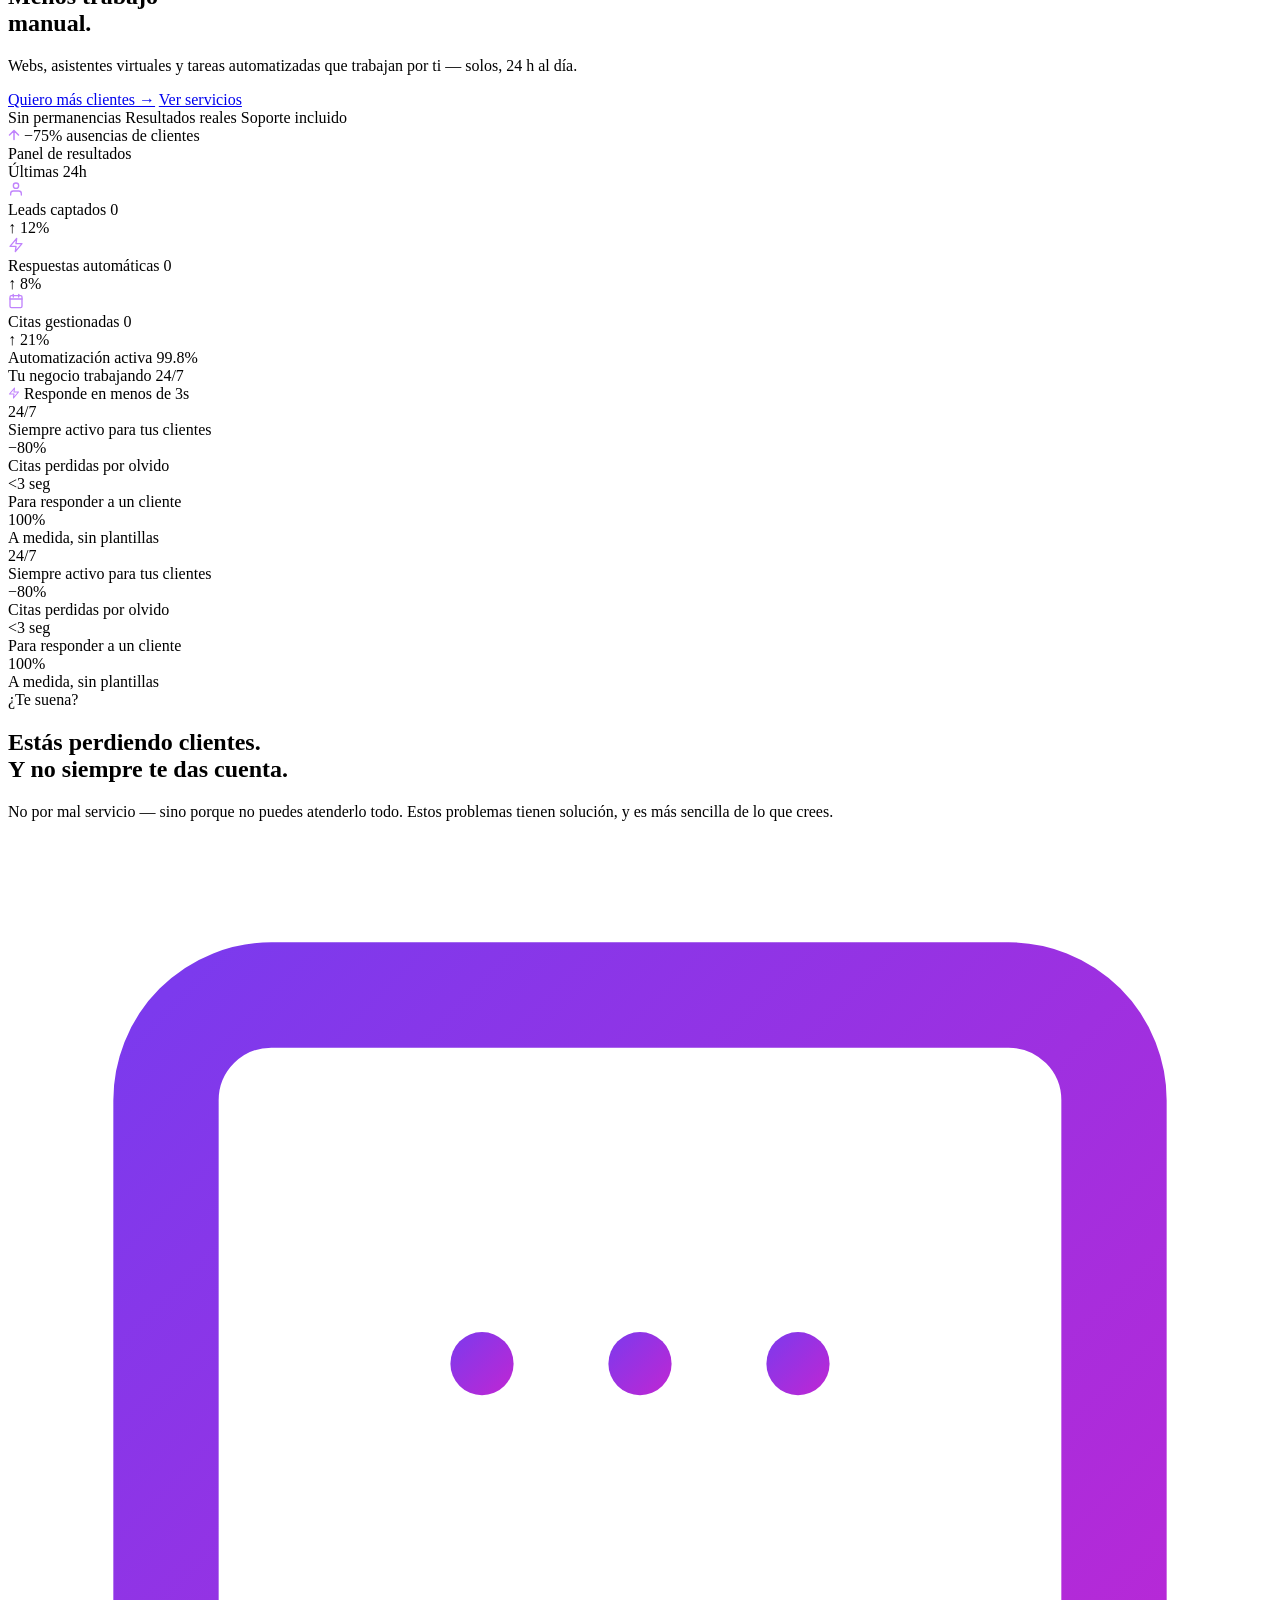
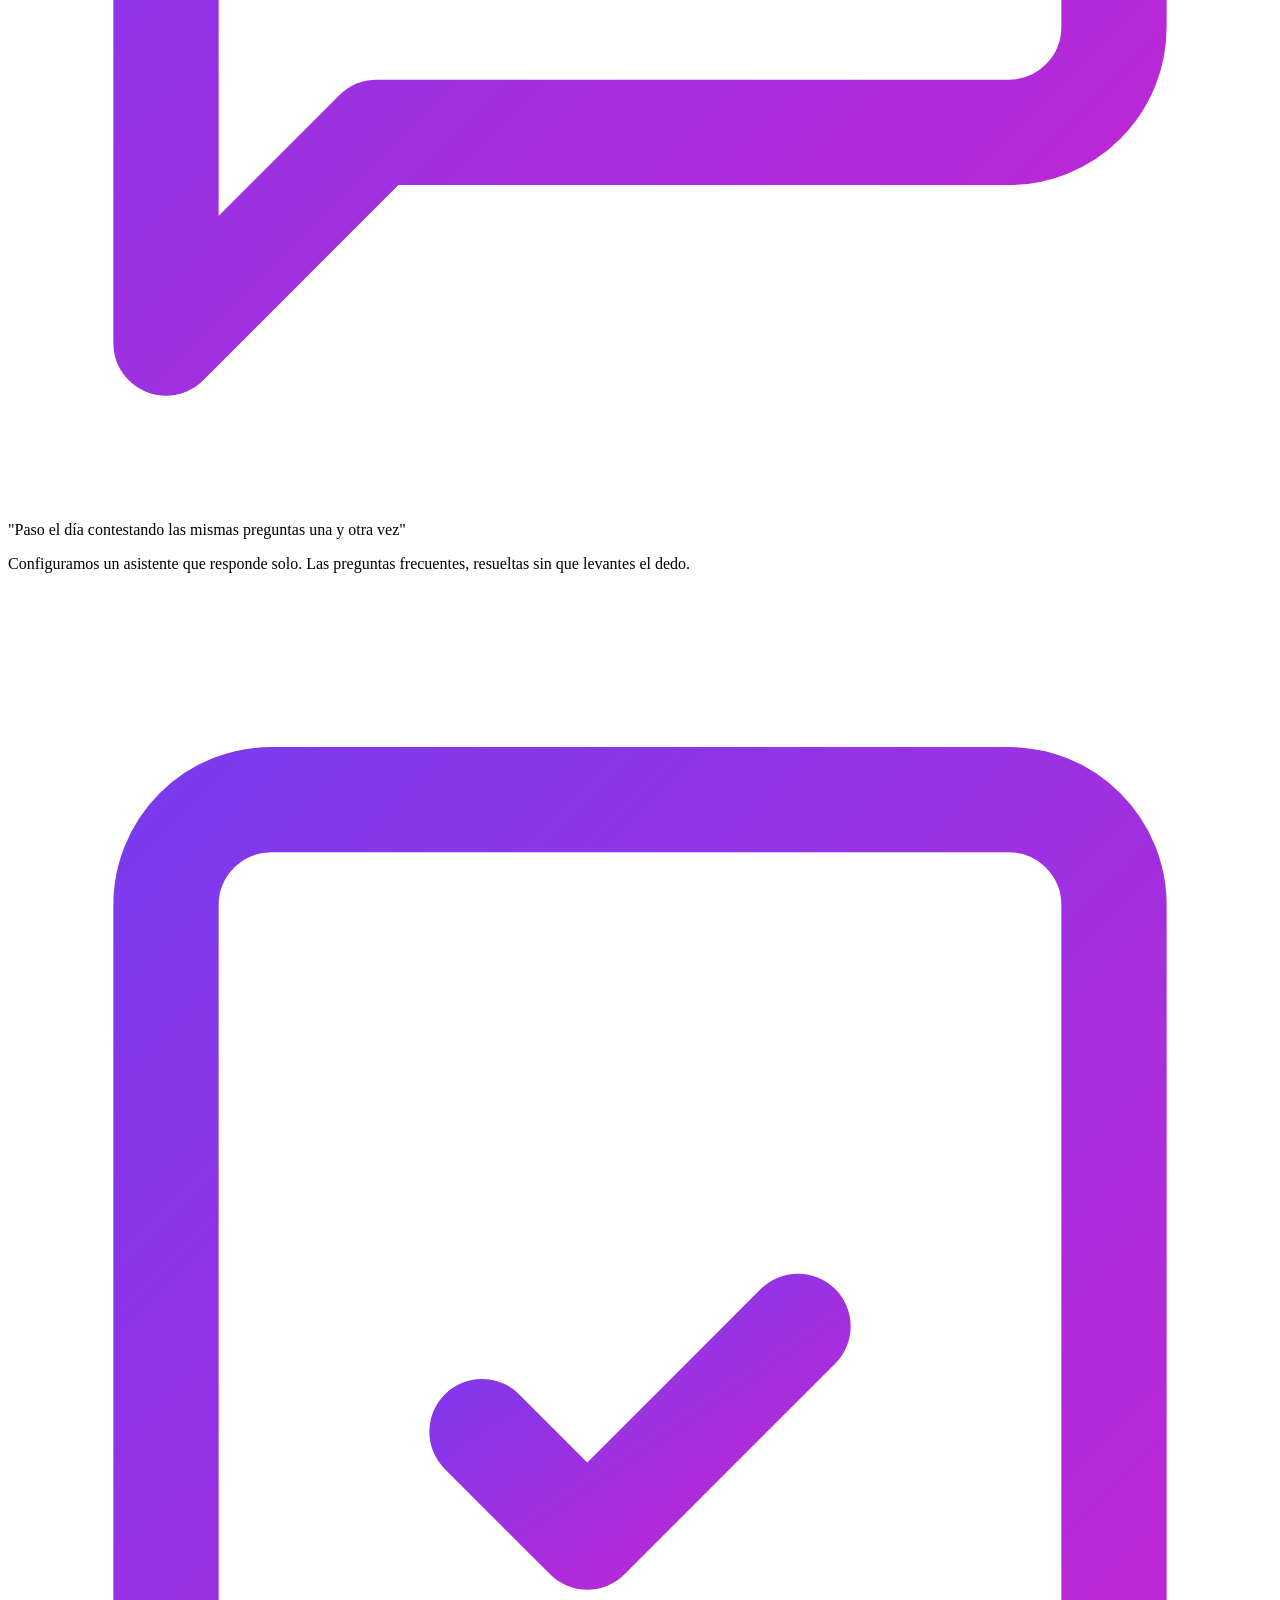
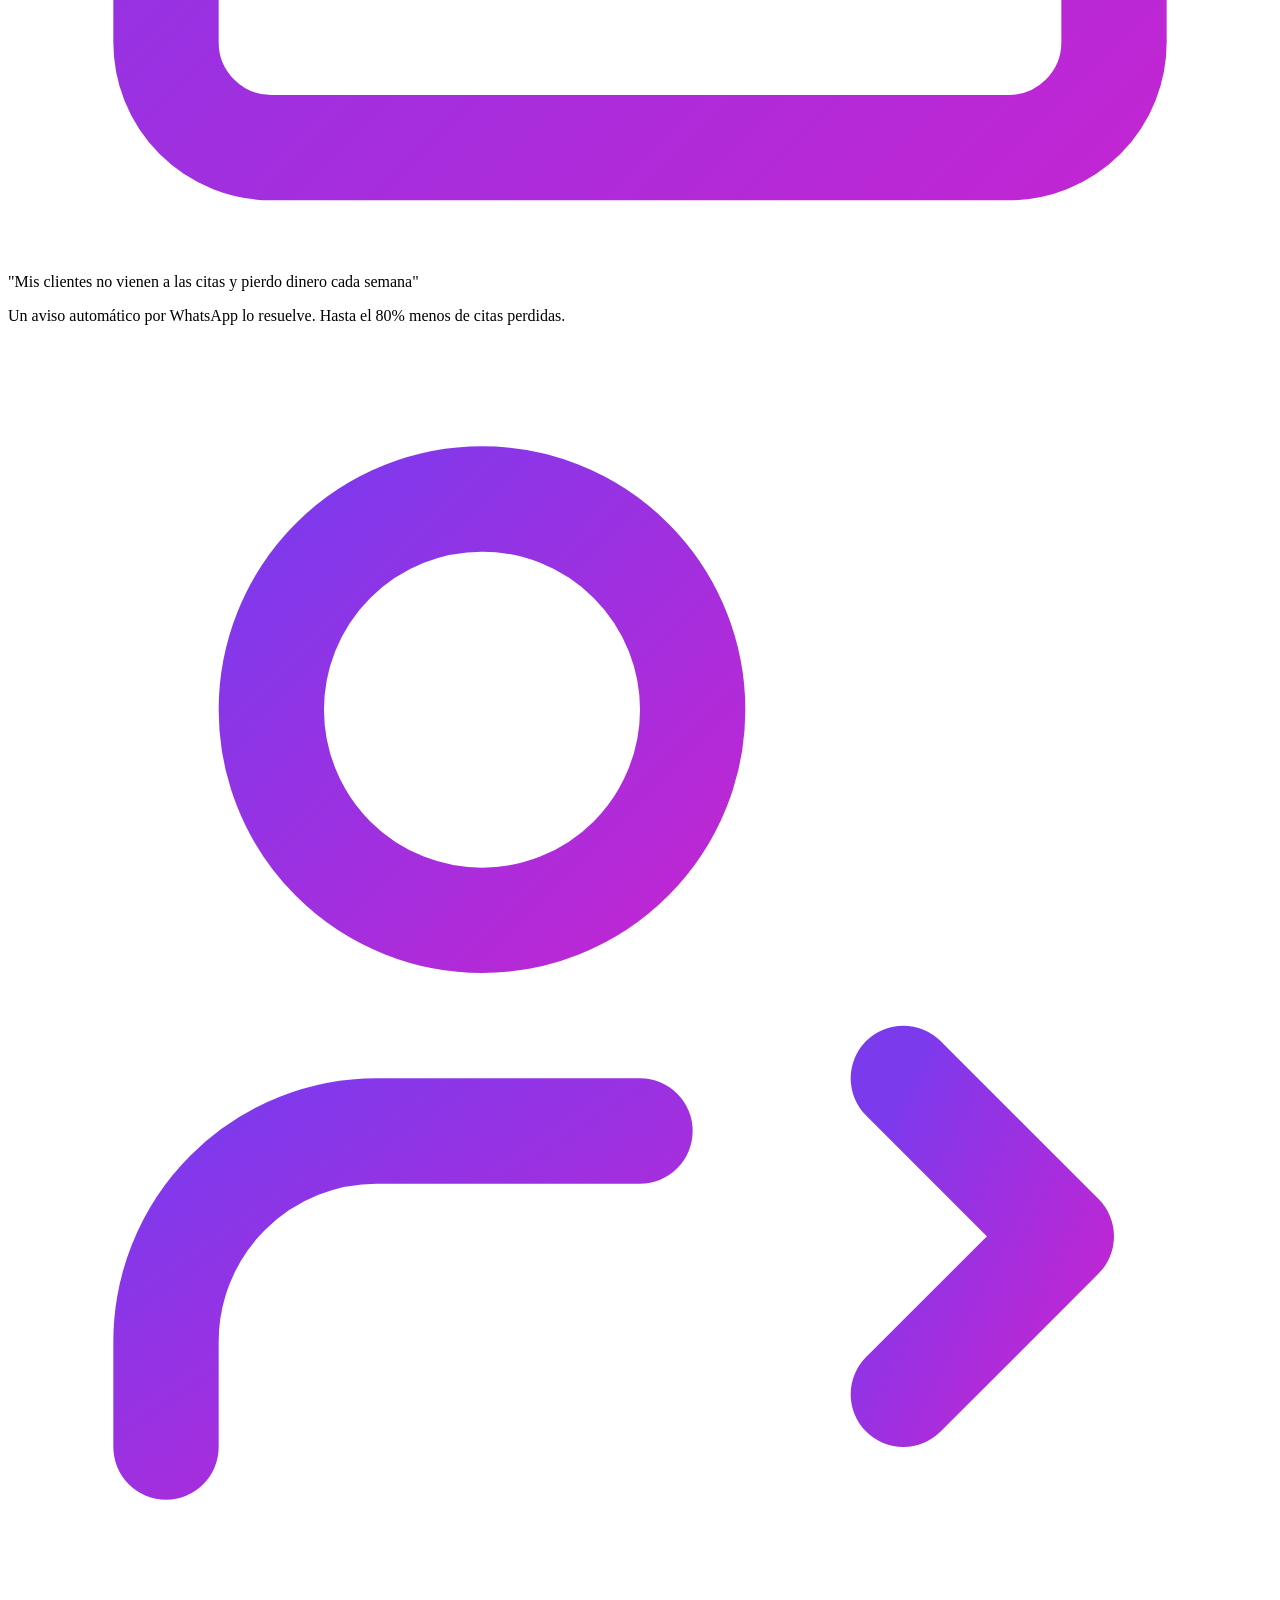
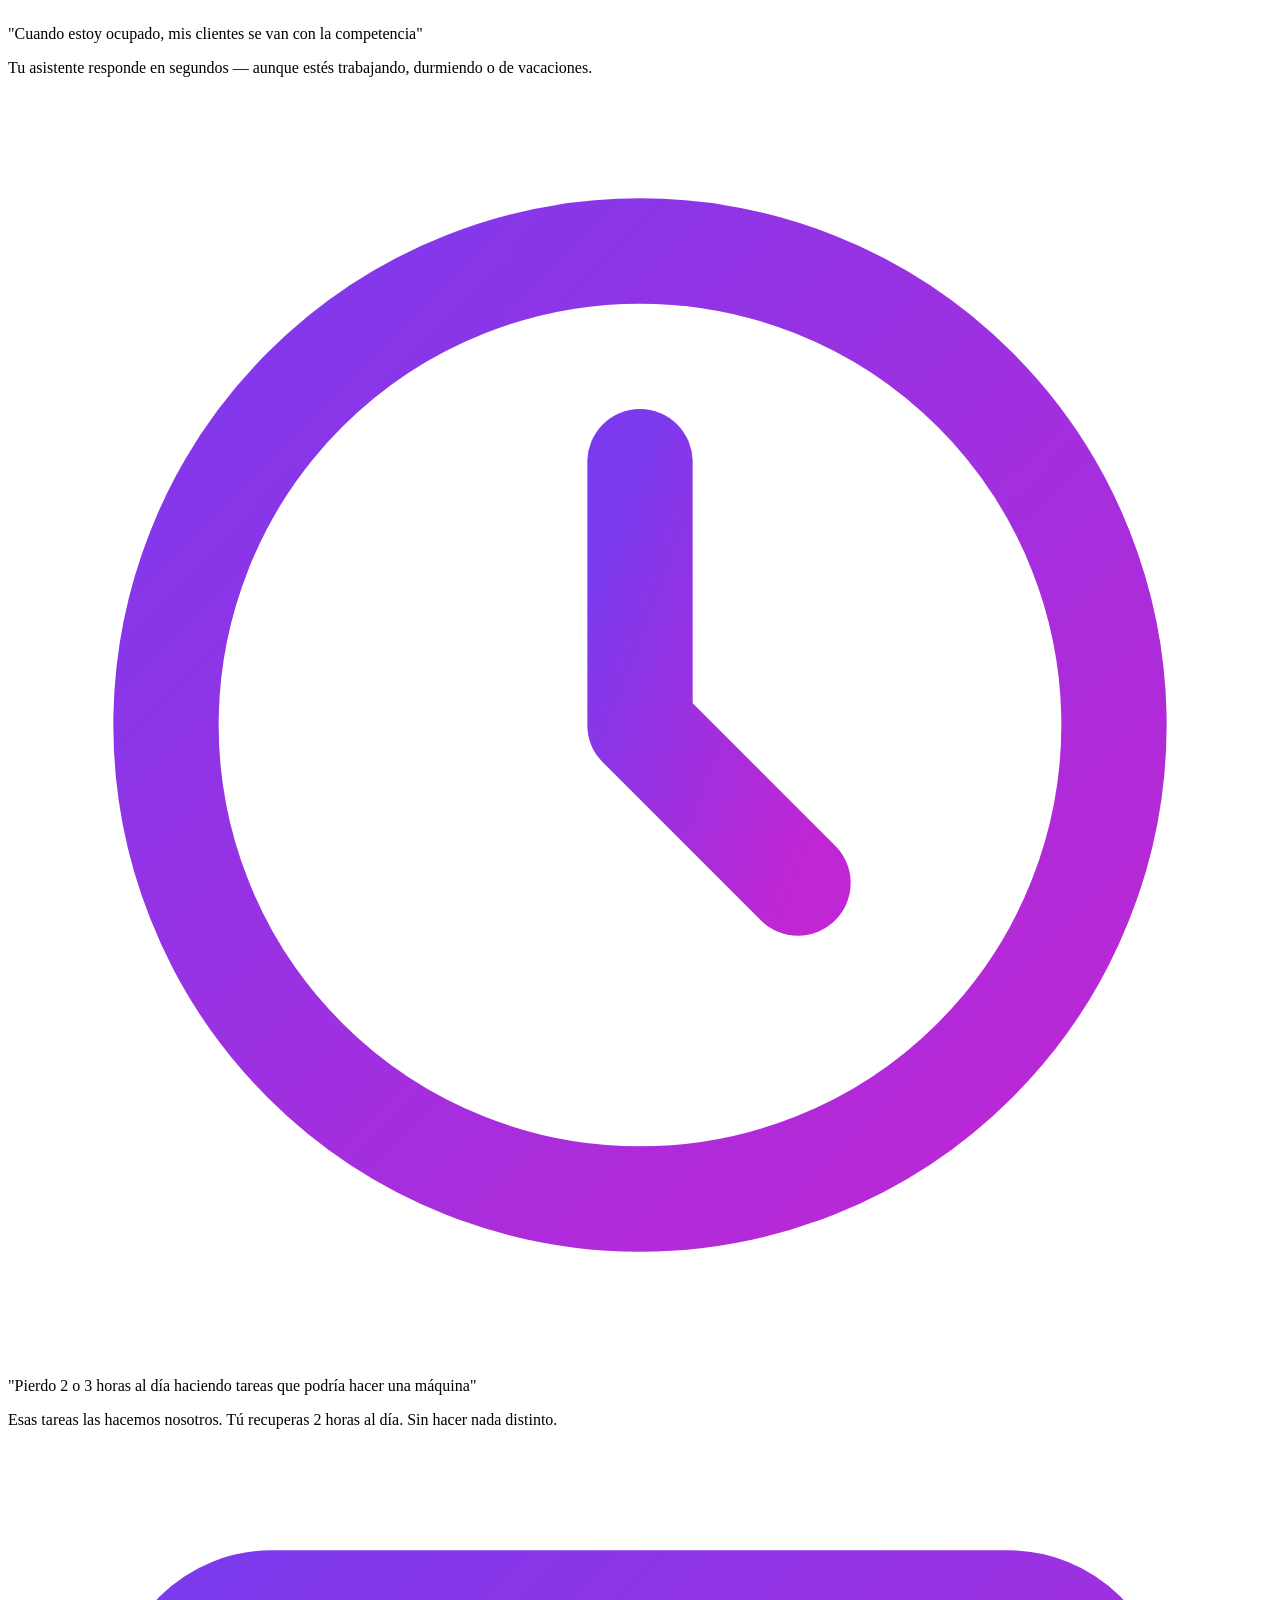
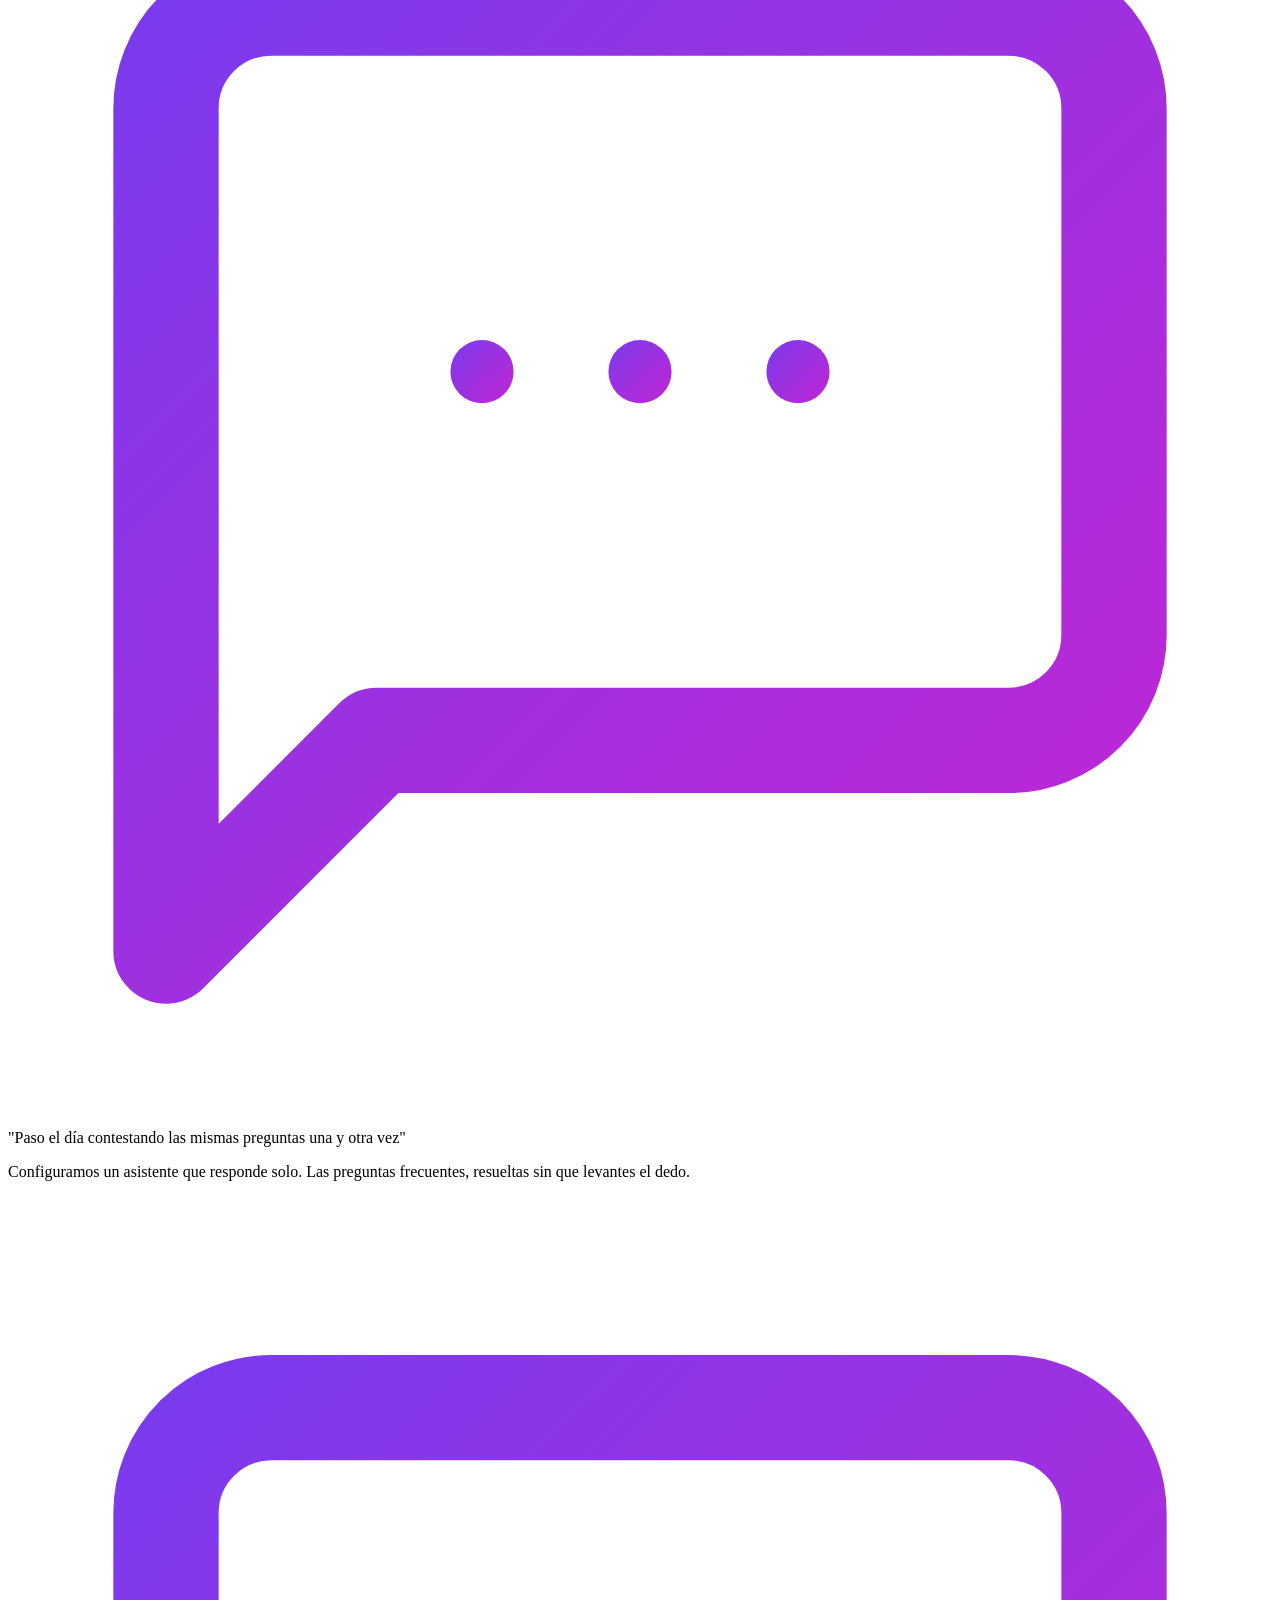
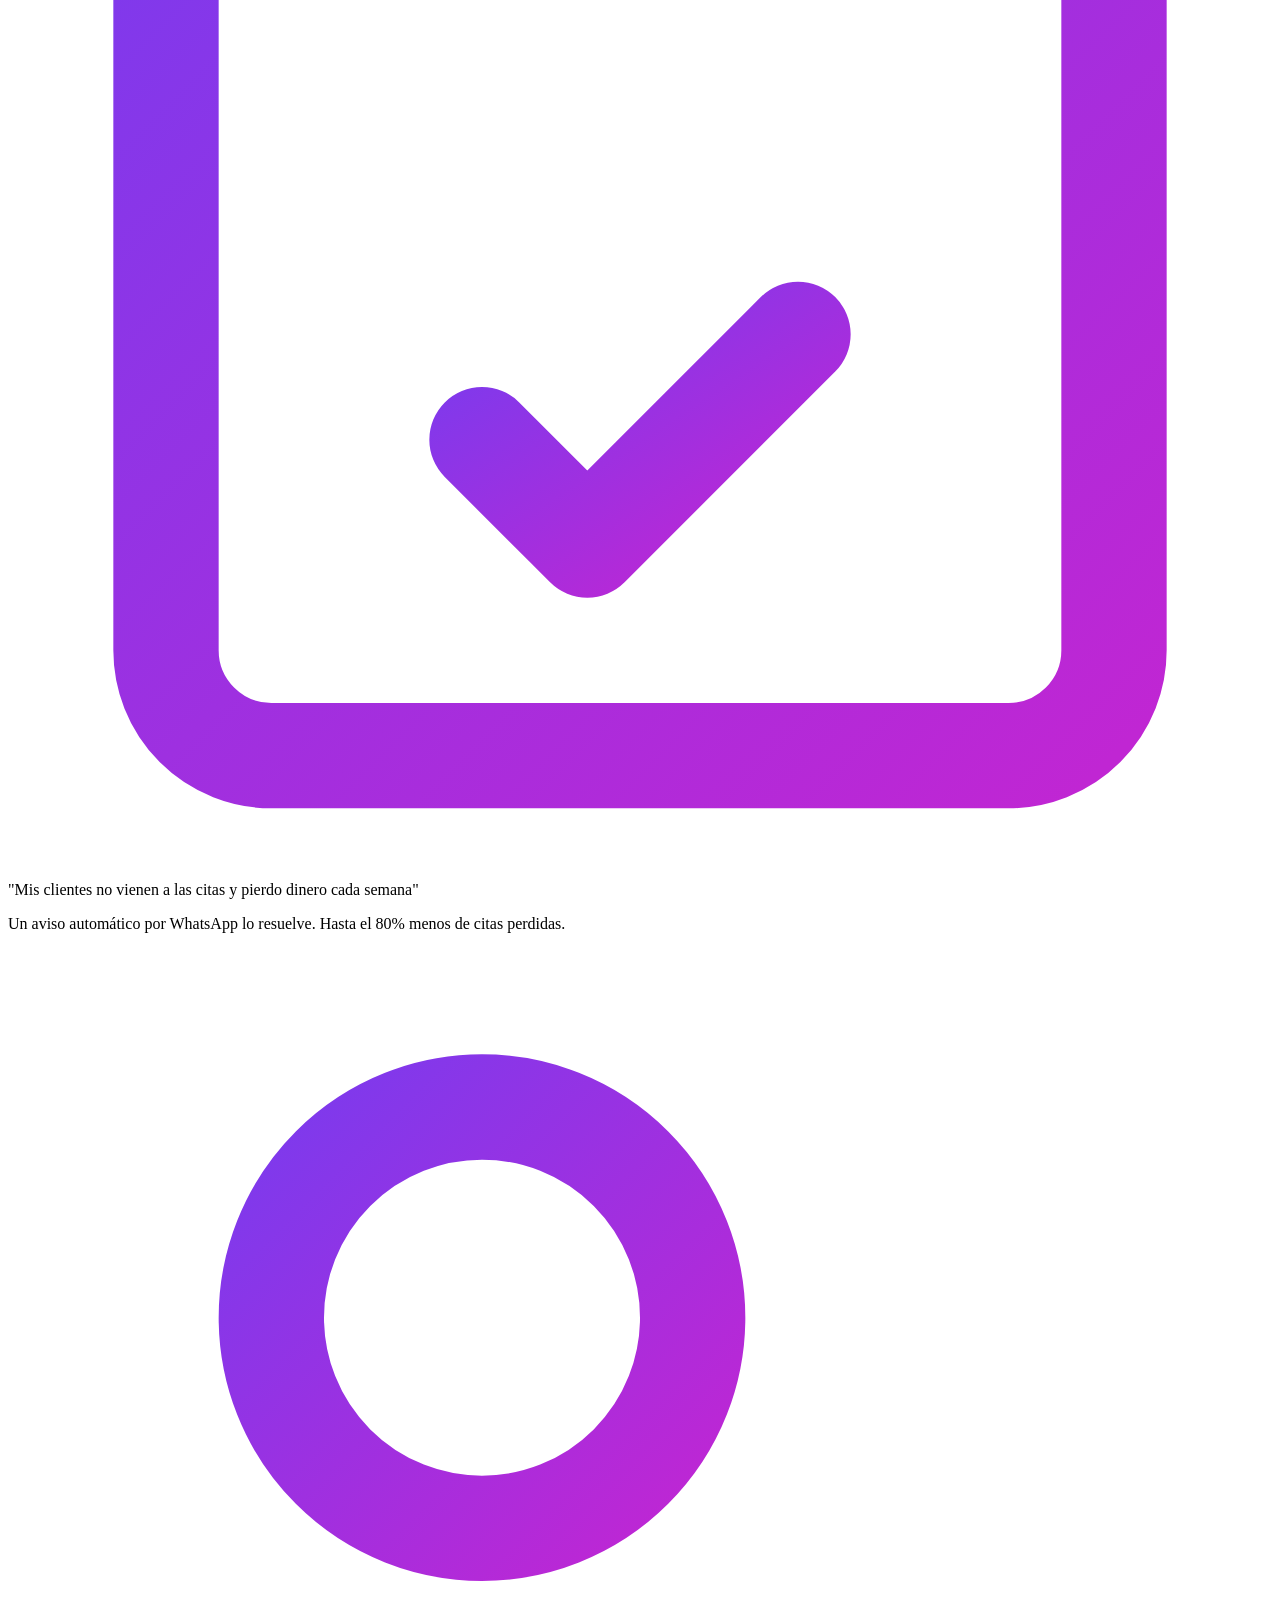
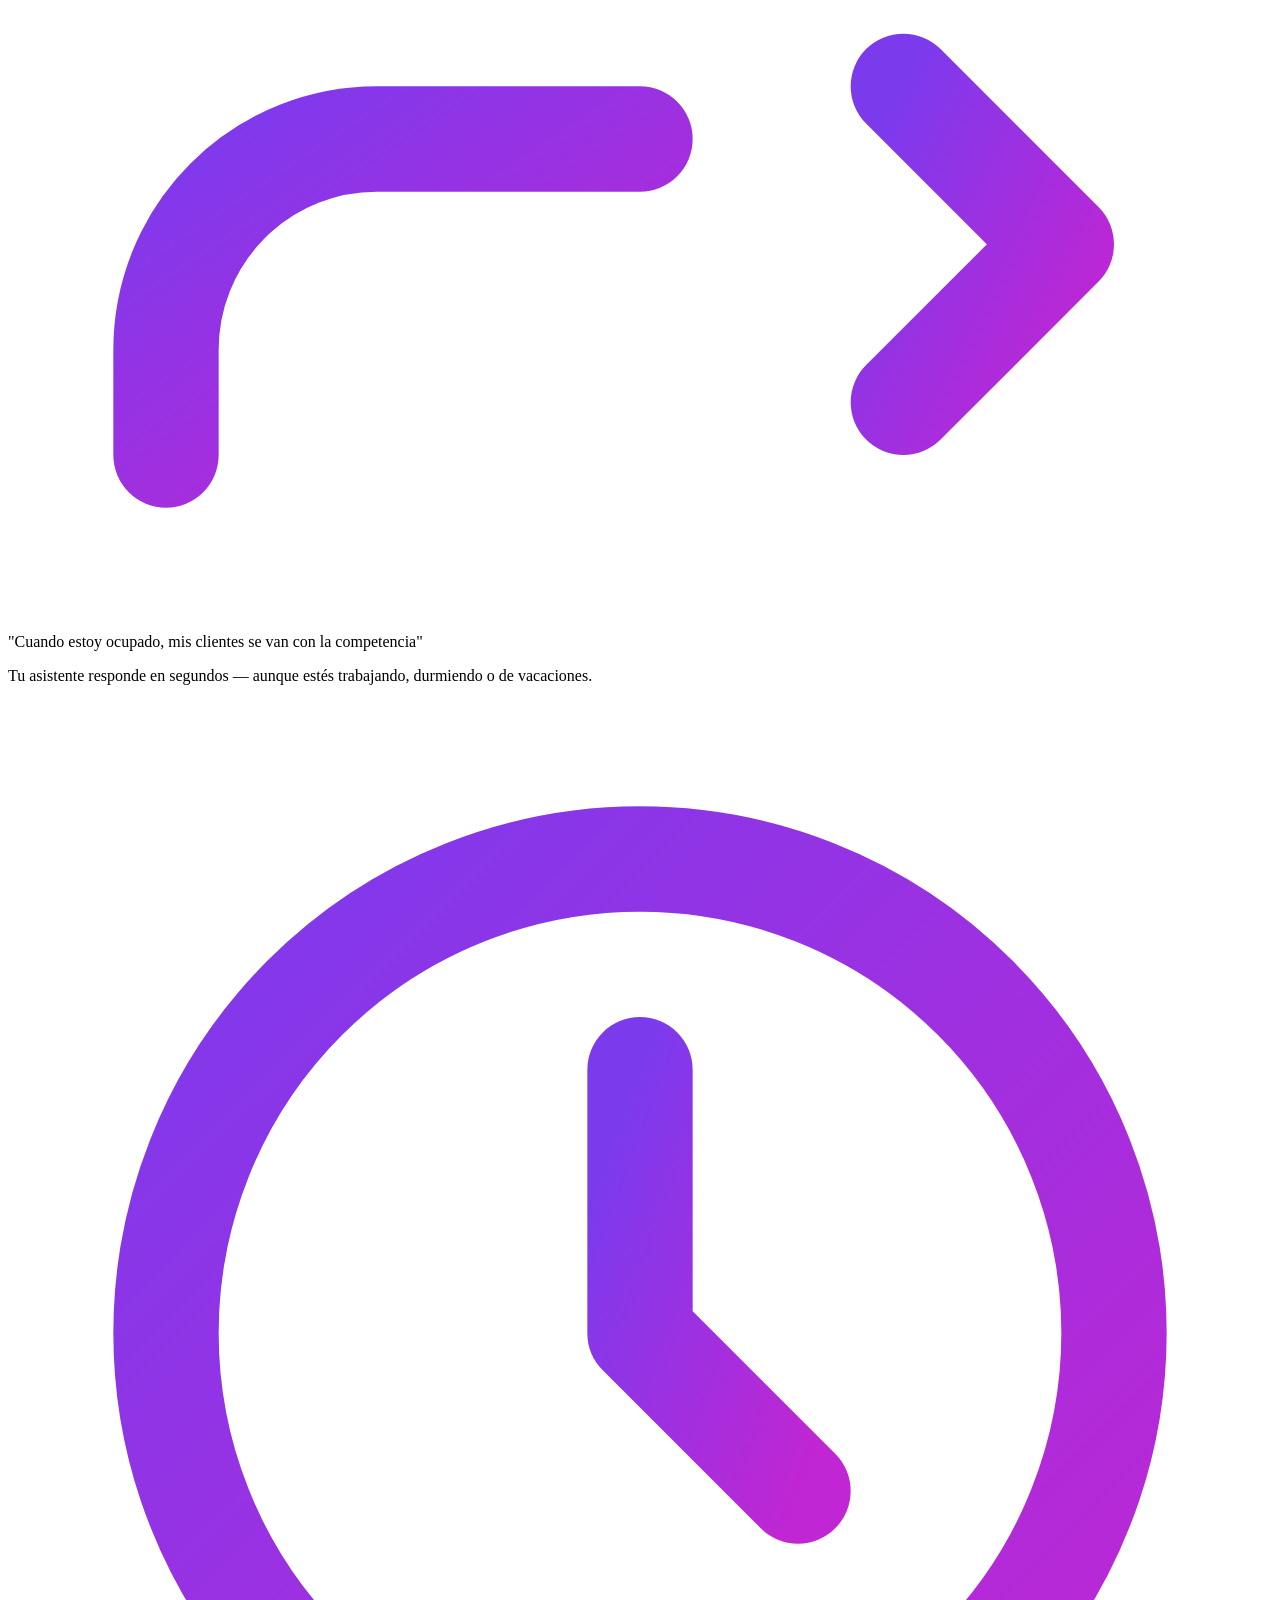
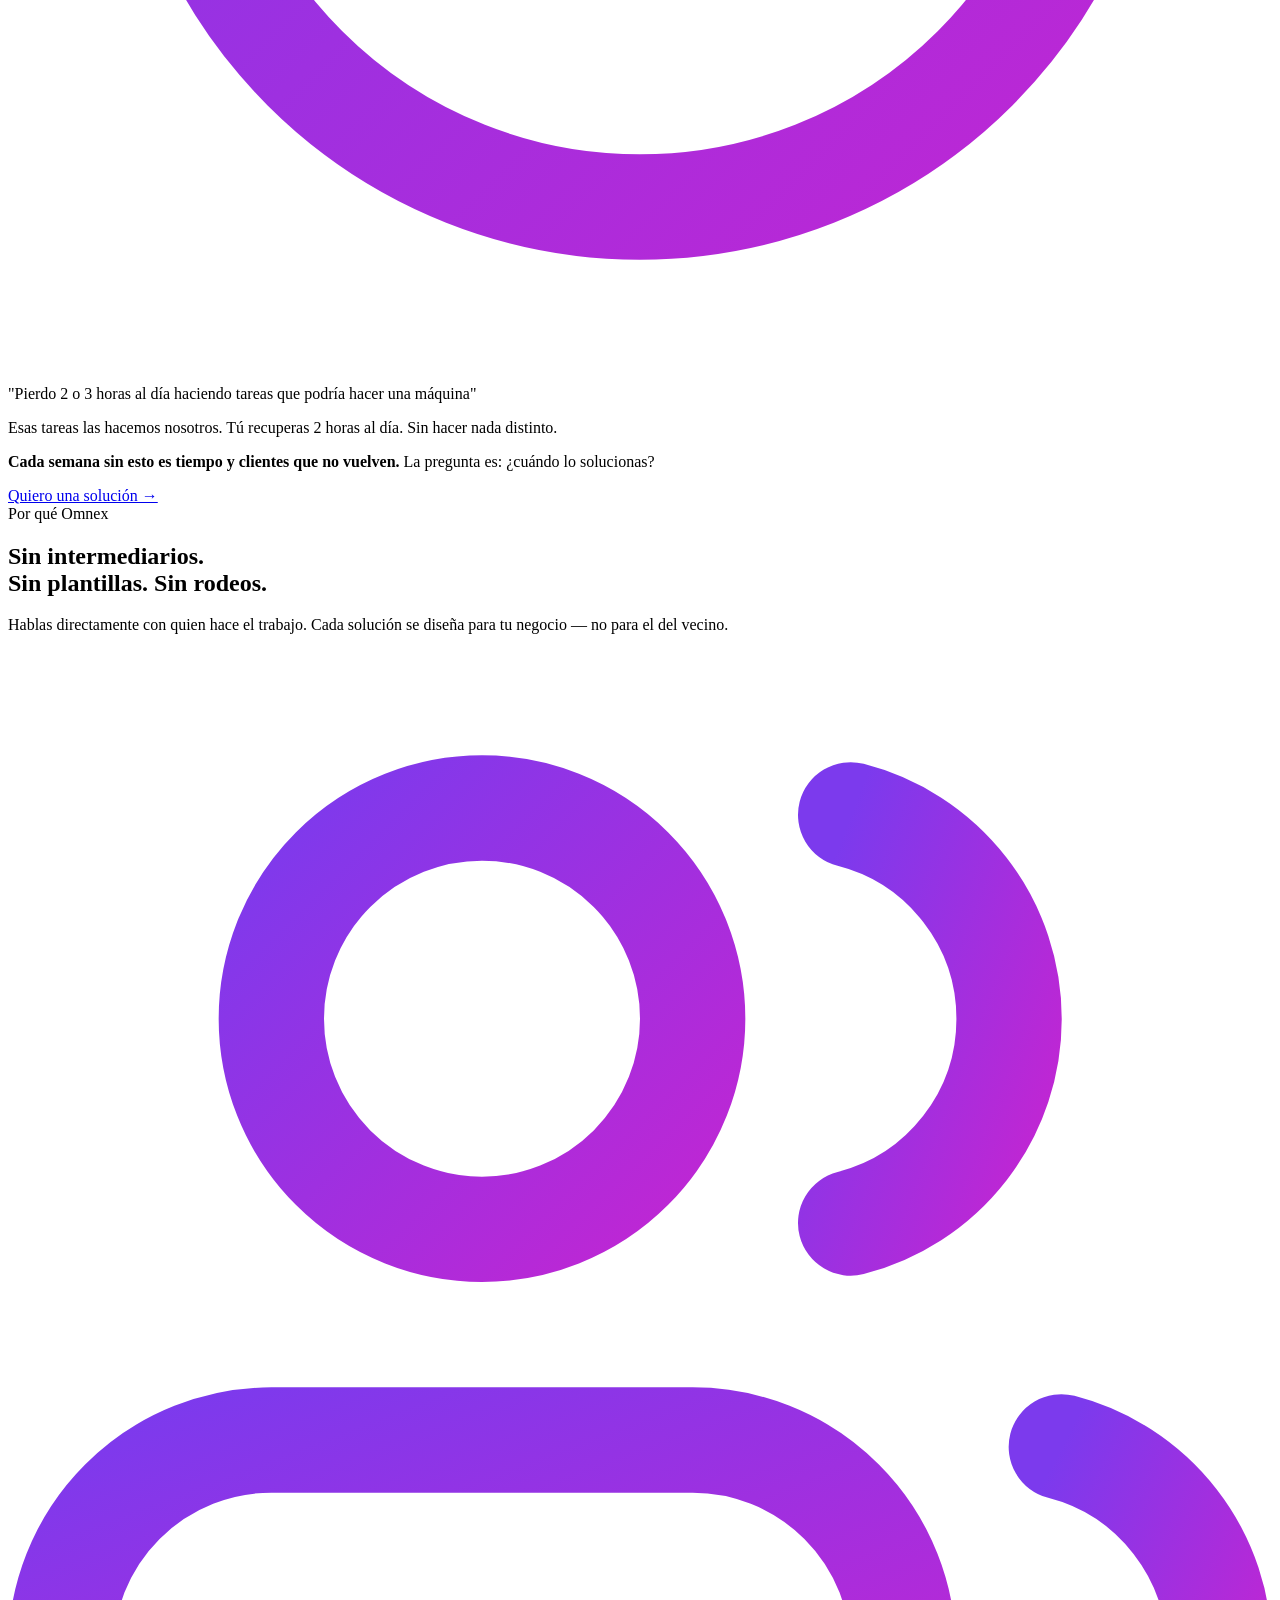
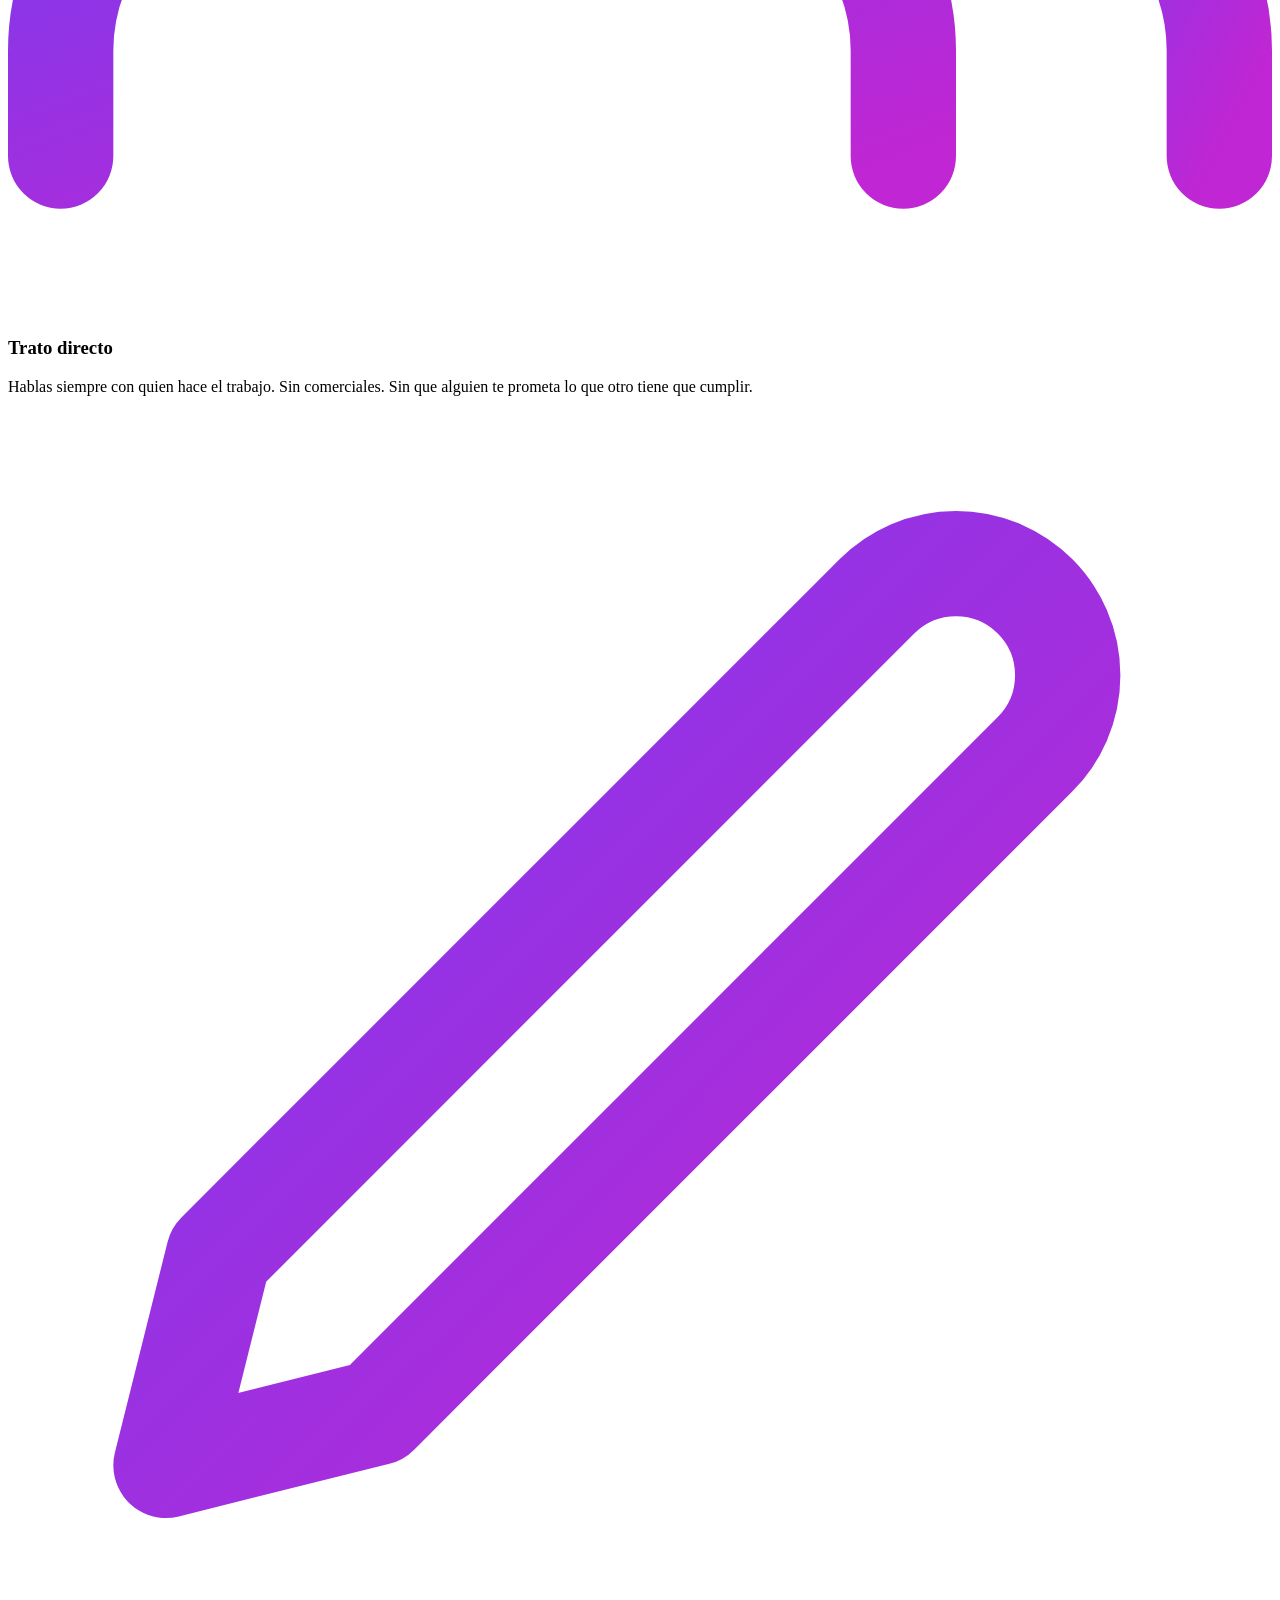
==== commit aaeab280: "Add files via upload" ====
--- a/Omnex1/index.html
+++ b/Omnex1/index.html
@@ -9,7 +9,7 @@
   <link rel="preconnect" href="https://fonts.googleapis.com" />
   <link rel="preconnect" href="https://fonts.gstatic.com" crossorigin />
   <link href="https://fonts.googleapis.com/css2?family=Inter:wght@400;500;600;700;800;900&display=swap" rel="stylesheet" />
-  <link rel="stylesheet" href="assets/css/styles.css?v=5" />
+  <link rel="stylesheet" href="assets/css/styles.css?v=6" />
   <script type="application/ld+json">
   {
     "@context": "https://schema.org",
@@ -785,6 +785,6 @@
   </button>
 </div>
 
-<script src="assets/js/main.js?v=5"></script>
+<script src="assets/js/main.js?v=6"></script>
 </body>
 </html>
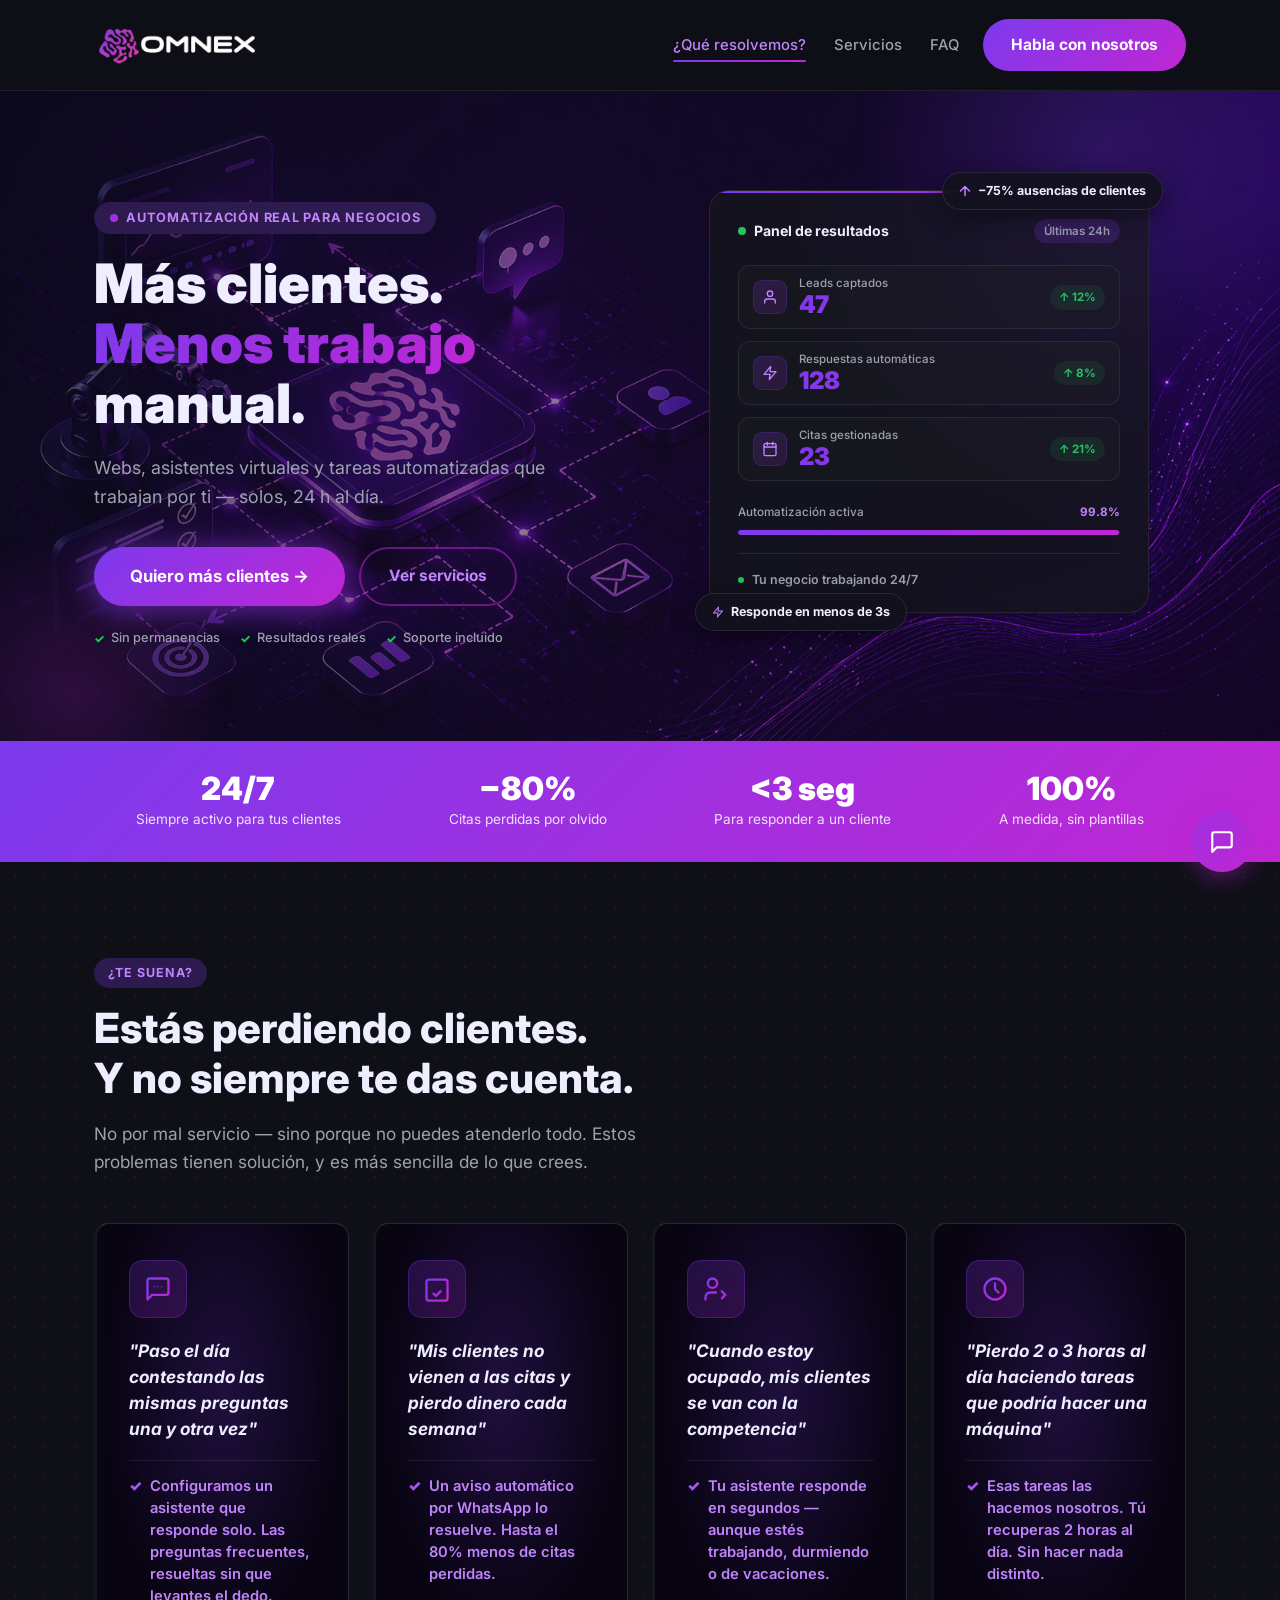
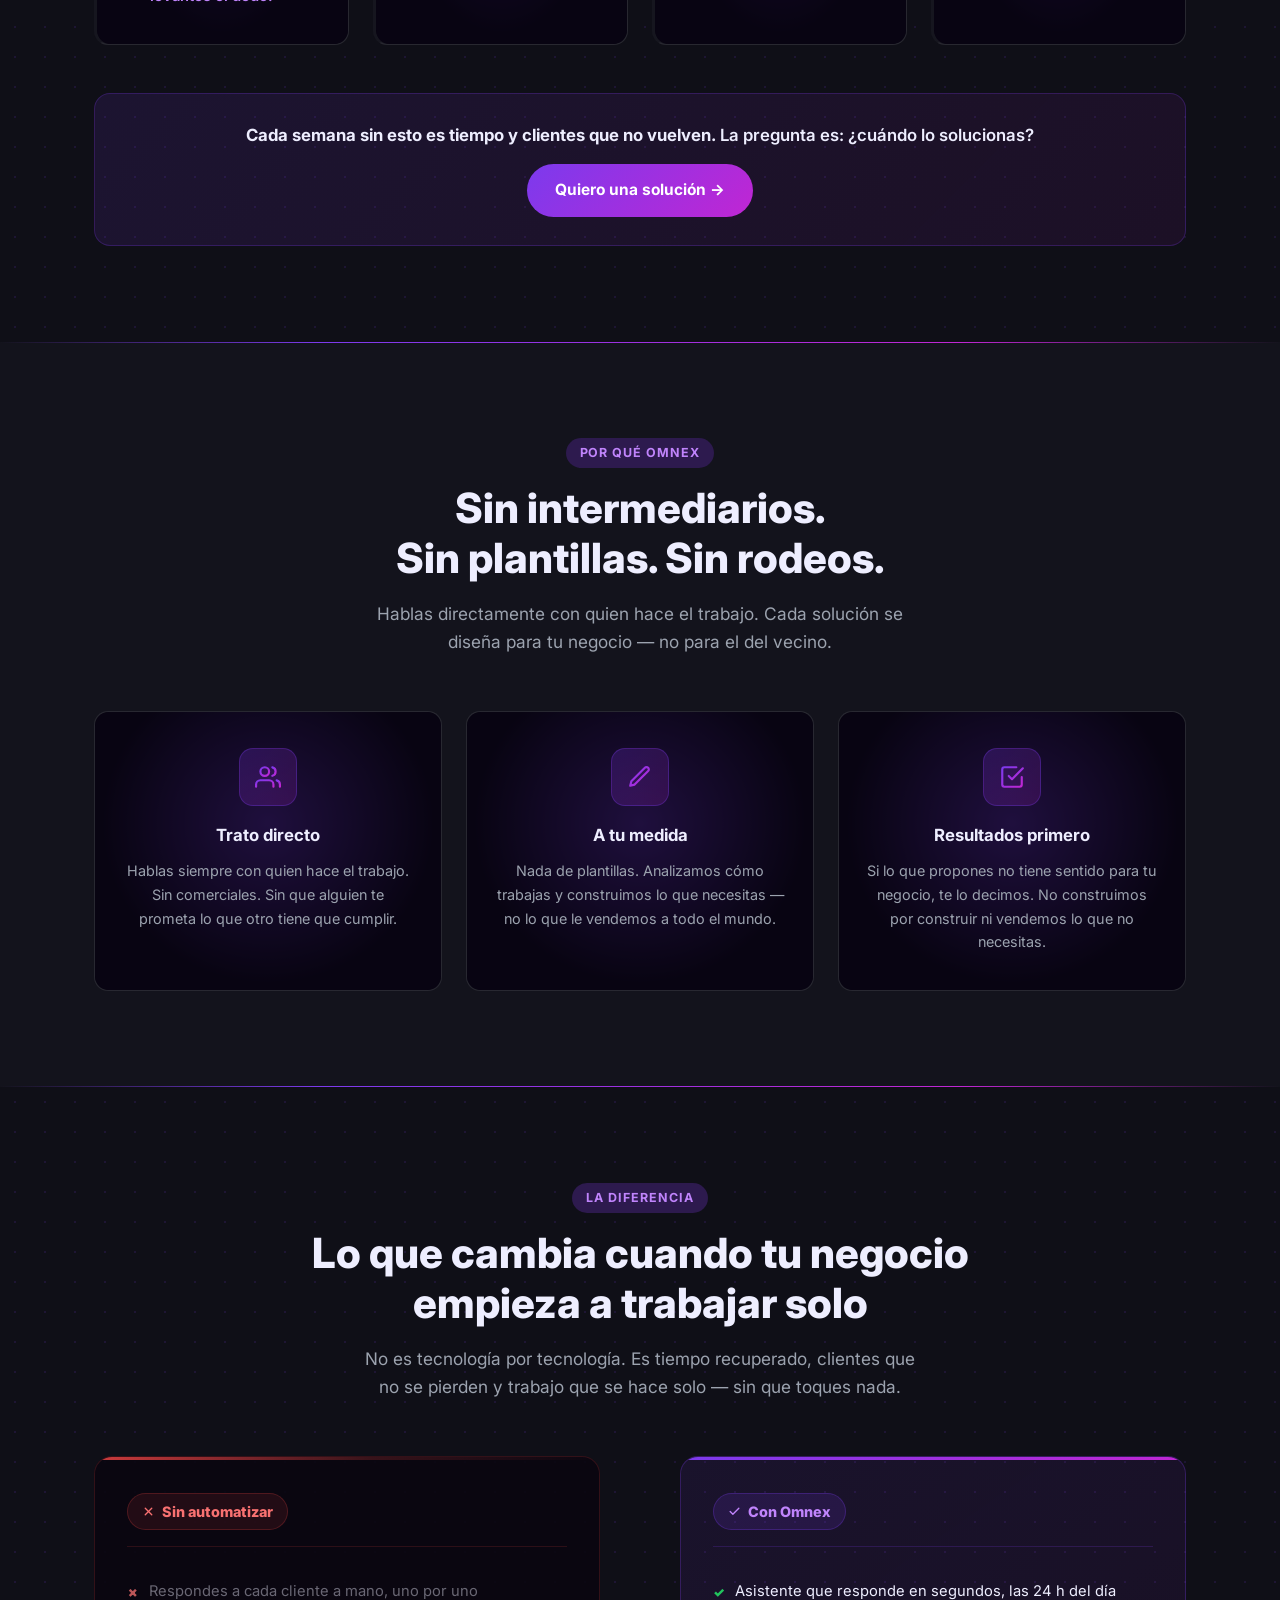
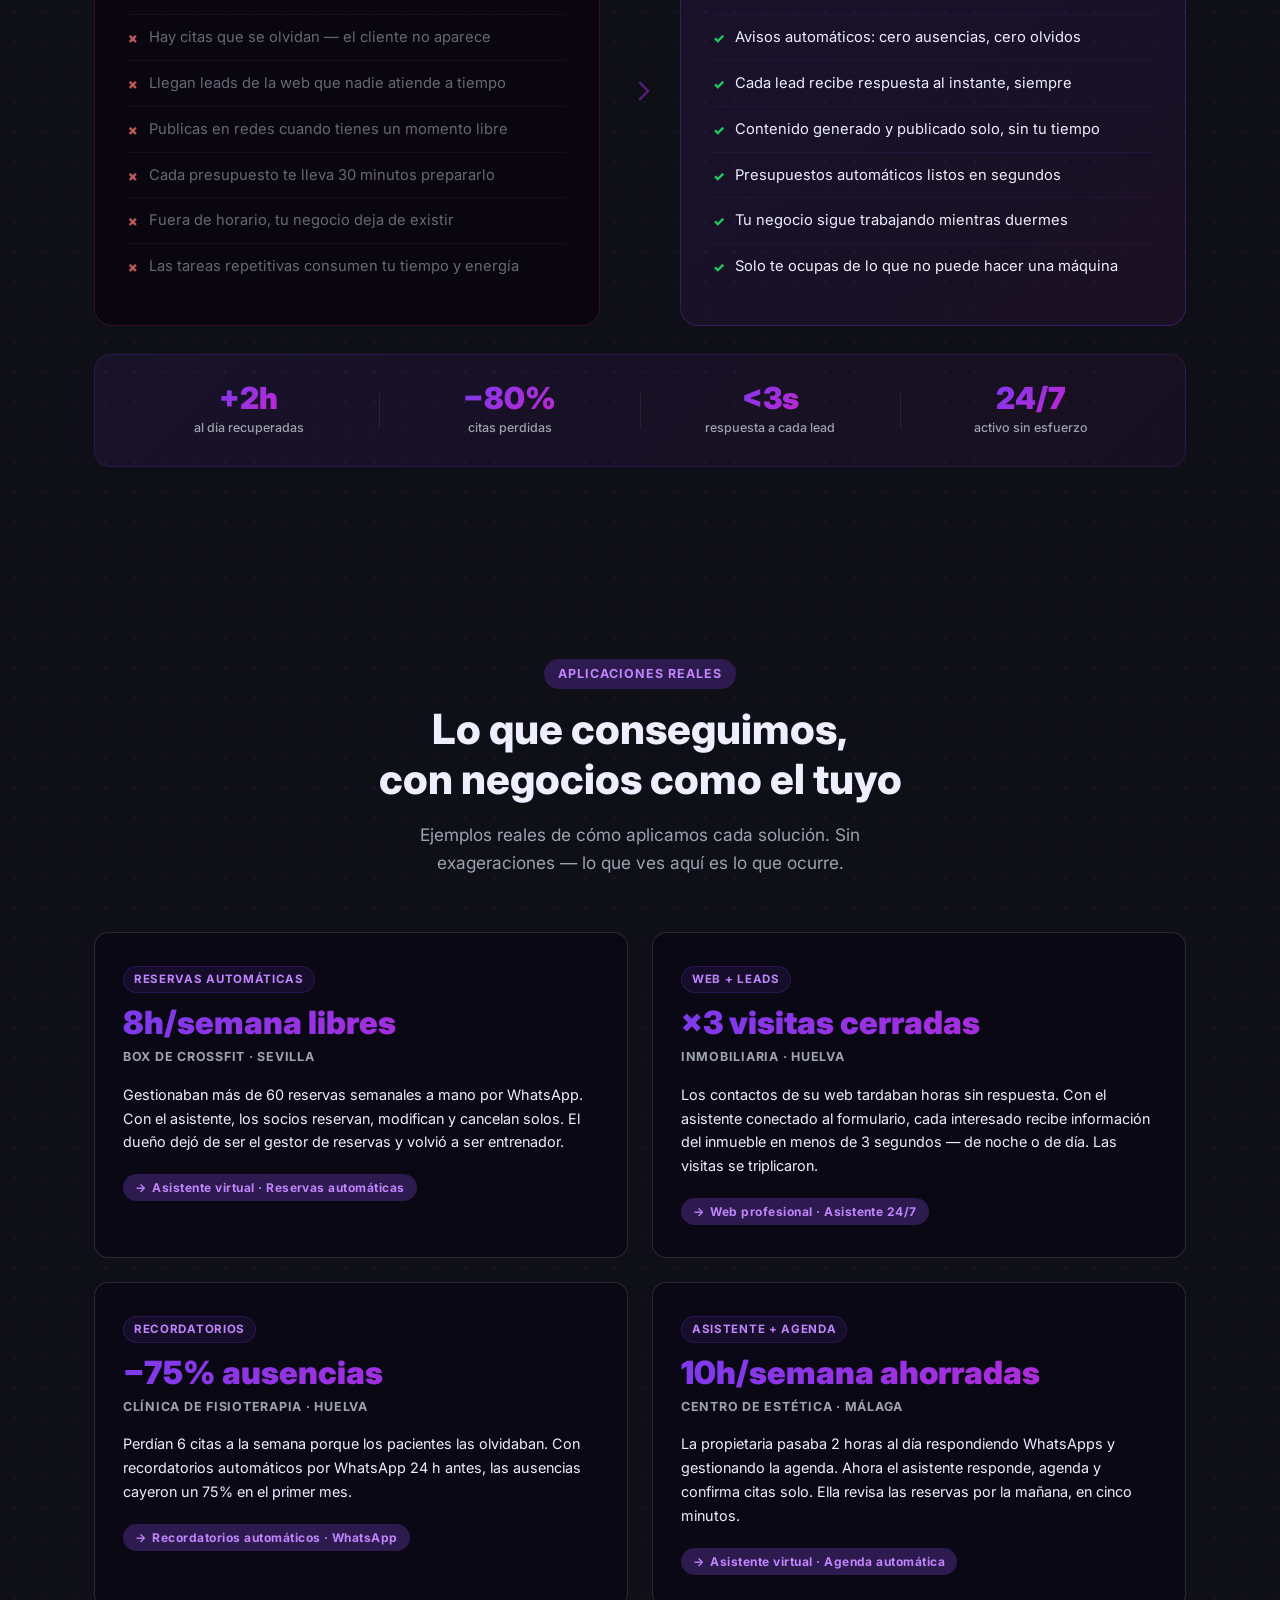
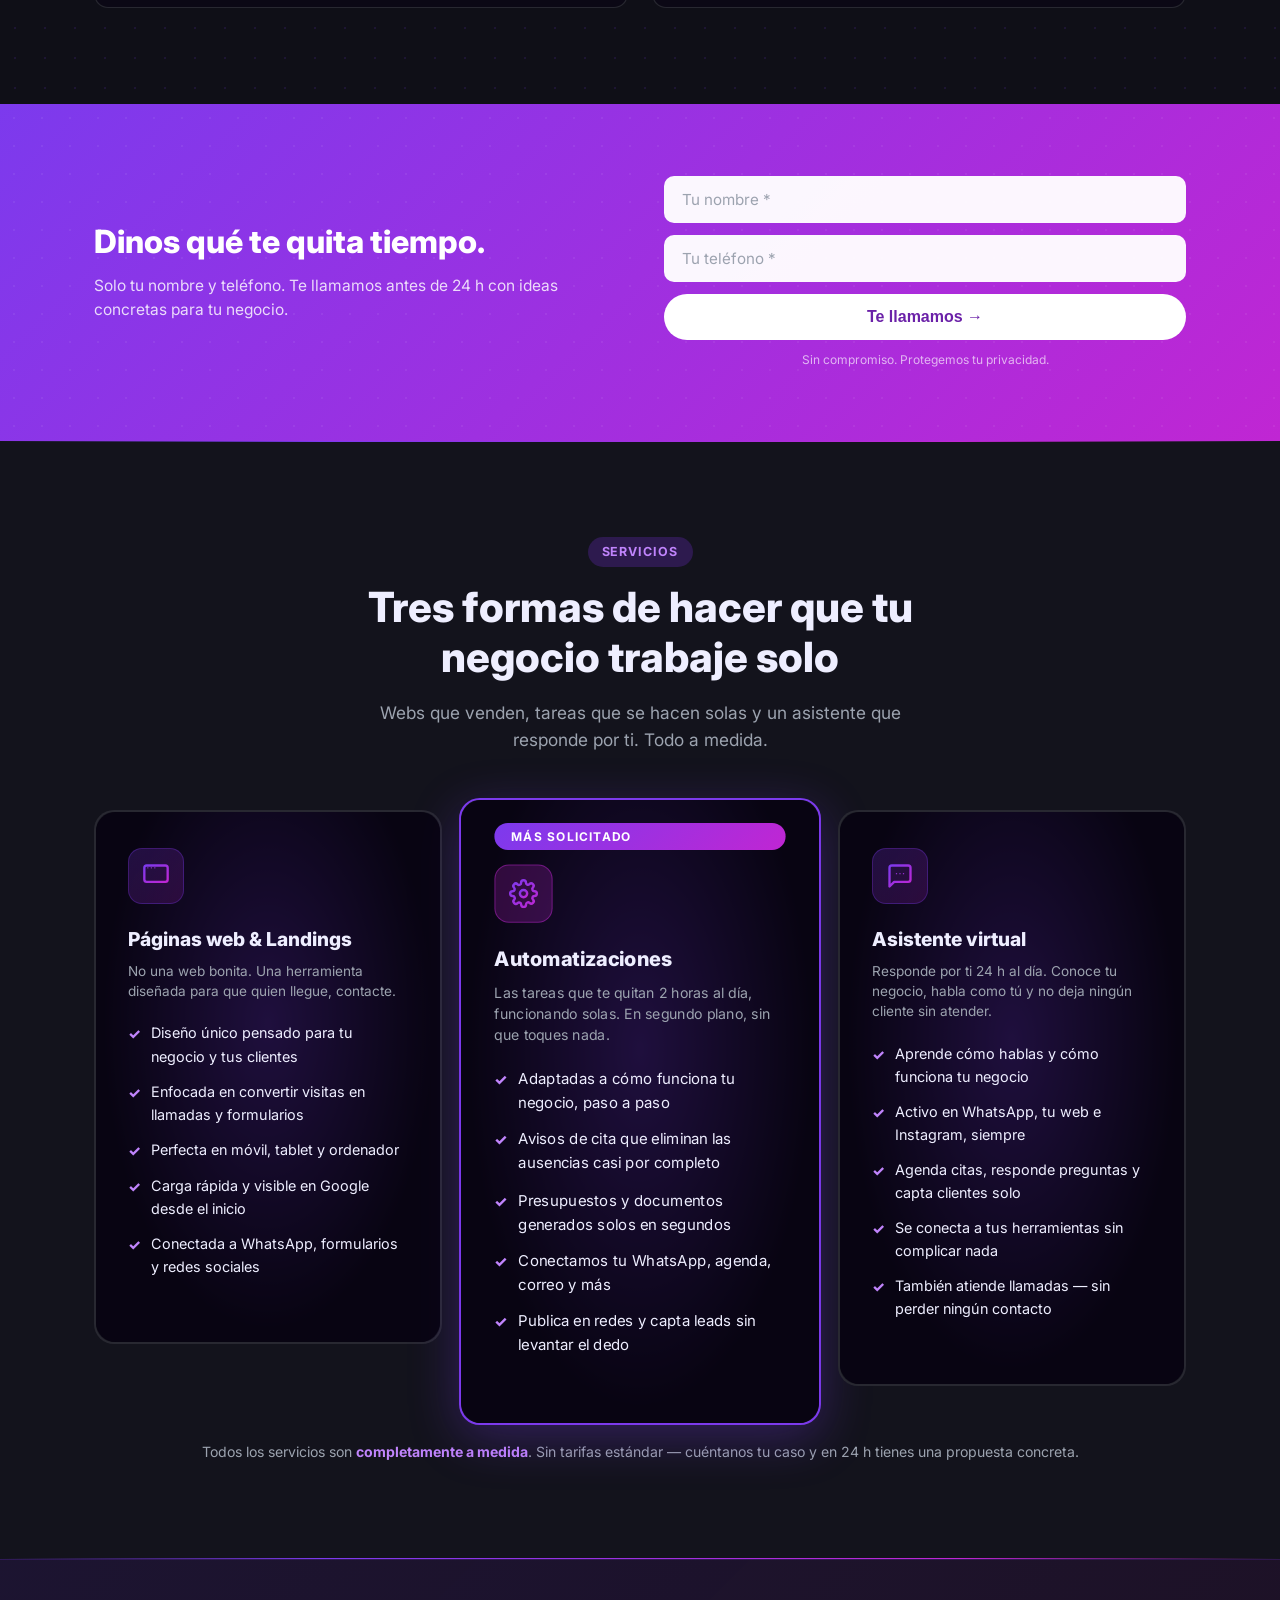
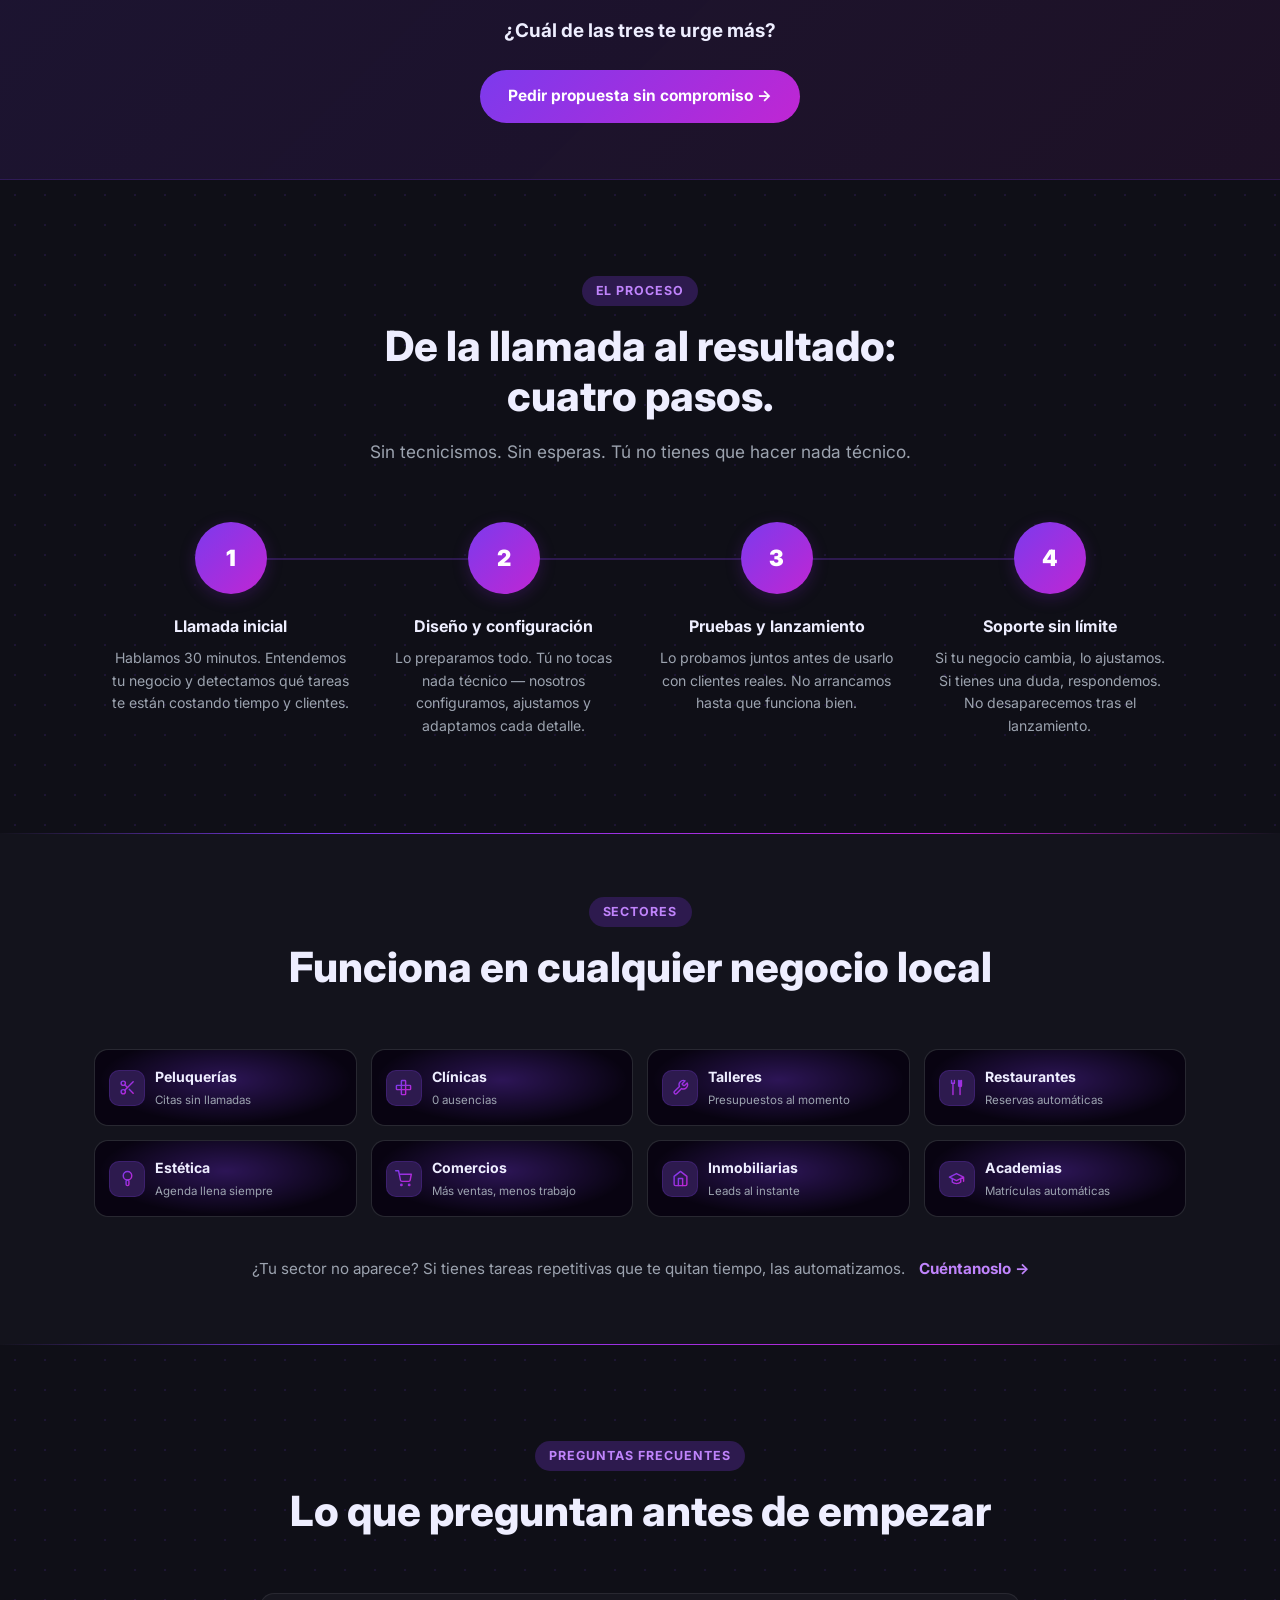
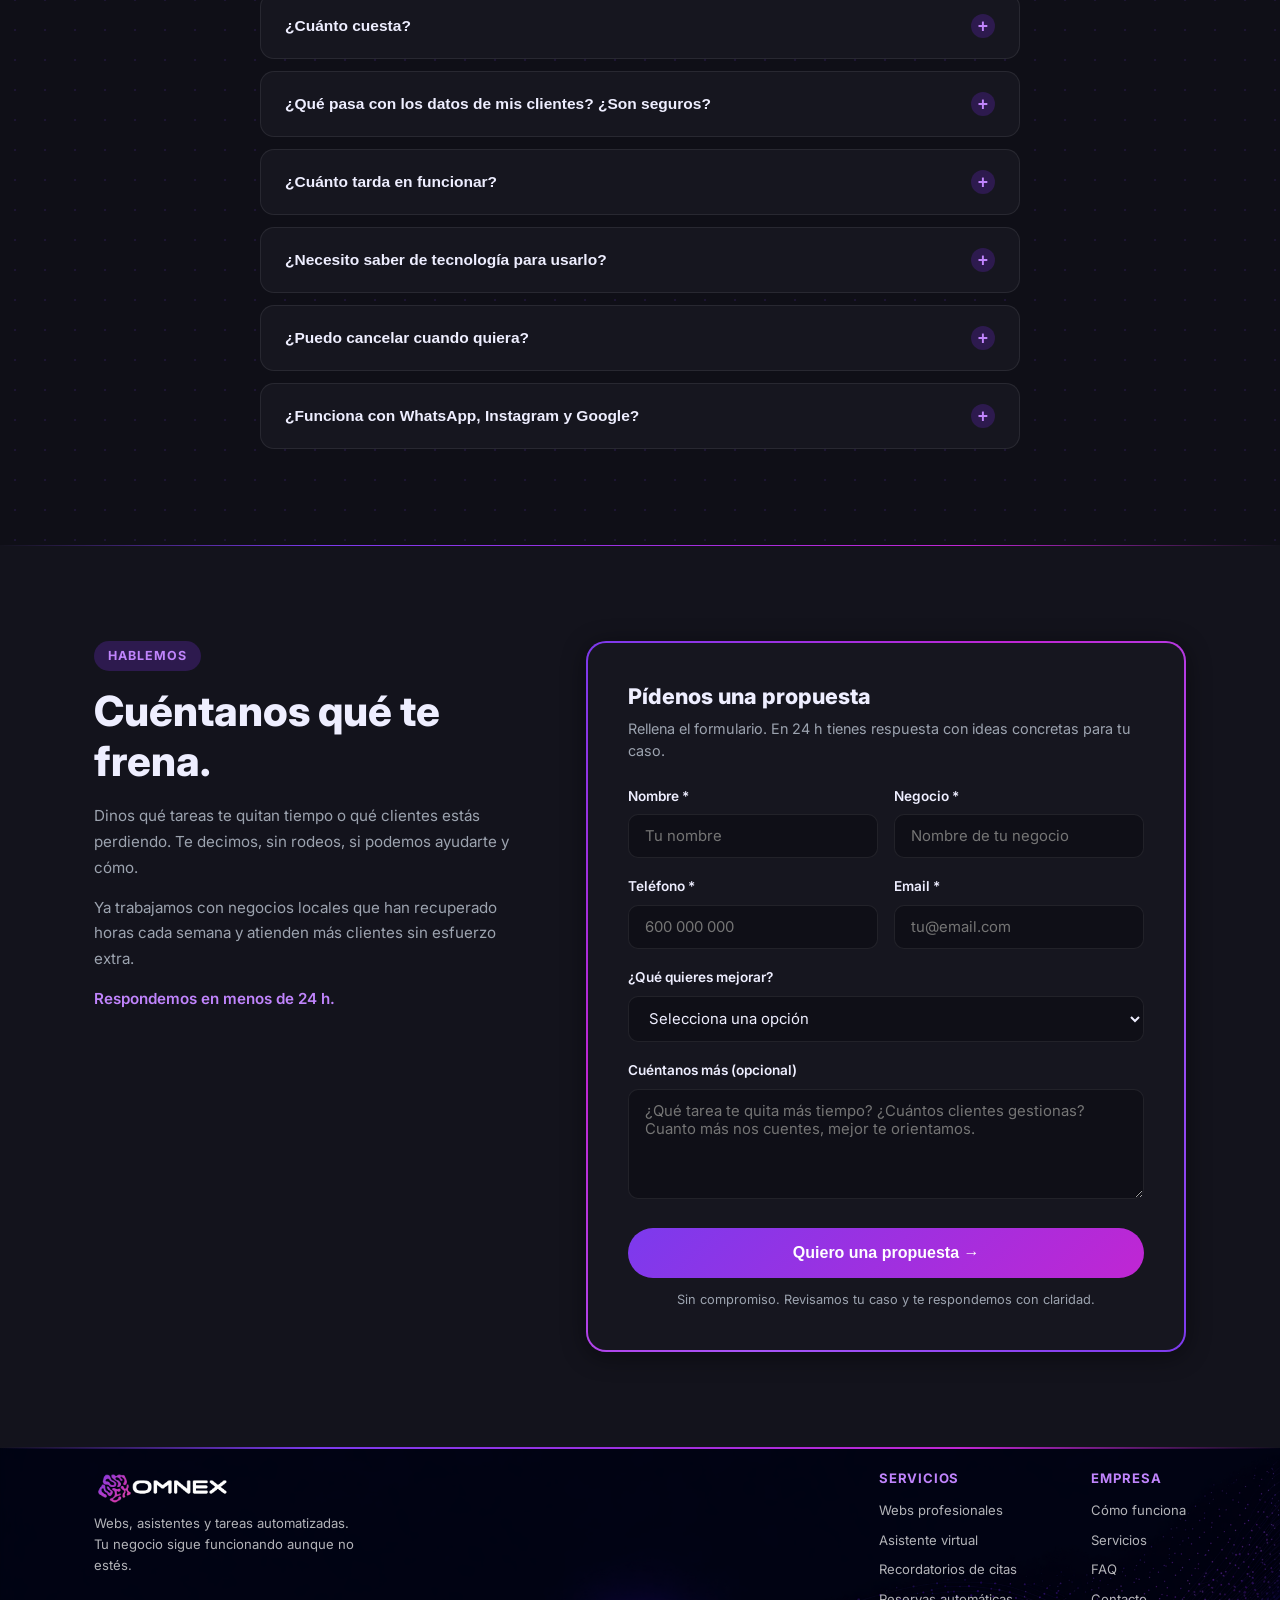
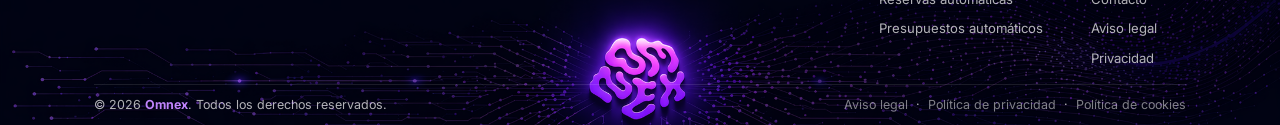
==== commit 98fbf3c1: "Add files via upload" ====
--- a/Omnex1/index.html
+++ b/Omnex1/index.html
@@ -9,7 +9,7 @@
   <link rel="preconnect" href="https://fonts.googleapis.com" />
   <link rel="preconnect" href="https://fonts.gstatic.com" crossorigin />
   <link href="https://fonts.googleapis.com/css2?family=Inter:wght@400;500;600;700;800;900&display=swap" rel="stylesheet" />
-  <link rel="stylesheet" href="assets/css/styles.css?v=6" />
+  <link rel="stylesheet" href="assets/css/styles.css?v=7" />
   <script type="application/ld+json">
   {
     "@context": "https://schema.org",
@@ -785,6 +785,6 @@
   </button>
 </div>
 
-<script src="assets/js/main.js?v=6"></script>
+<script src="assets/js/main.js?v=7"></script>
 </body>
 </html>
--- a/Omnex1/assets/css/styles.css
+++ b/Omnex1/assets/css/styles.css
@@ -0,0 +1,1812 @@
+/* ─── RESET & BASE ─────────────────────────────────────────────────────── */
+*, *::before, *::after { box-sizing: border-box; margin: 0; padding: 0; }
+:root {
+  --primary:   #6B21A8;
+  --secondary: #C026D3;
+  --grad:      linear-gradient(135deg, #7C3AED, #C026D3);
+  --grad-soft: linear-gradient(135deg, rgba(124,58,237,.18), rgba(192,38,211,.10));
+  --bg:        #0F0F17;
+  --surface:   #16161F;
+  --text:      #EEEEFF;
+  --muted:     #9CA3AF;
+  --light:     #2D1A4E;
+  --border:    rgba(255,255,255,0.08);
+  --radius:    14px;
+  --shadow:    0 4px 24px rgba(0,0,0,.45);
+  --shadow-lg: 0 12px 48px rgba(0,0,0,.55);
+}
+html { scroll-behavior: smooth; overflow-x: hidden; }
+body {
+  font-family: 'Inter', sans-serif;
+  background: var(--bg);
+  color: var(--text);
+  line-height: 1.6;
+  padding-top: 90px;
+  overflow-x: hidden;
+}
+a { color: inherit; text-decoration: none; }
+img { display: block; max-width: 100%; }
+
+/* ─── UTILITIES ────────────────────────────────────────────────────────── */
+.container { max-width: 1140px; margin: 0 auto; padding: 0 24px; }
+.section { padding: 96px 0; position: relative; }
+.section--alt { background: #13131C; position: relative; }
+.section > .container,
+.section--alt > .container { position: relative; z-index: 1; }
+.badge {
+  display: inline-block;
+  background: var(--light);
+  color: #C084FC;
+  font-size: .78rem;
+  font-weight: 700;
+  letter-spacing: .08em;
+  text-transform: uppercase;
+  padding: 5px 14px;
+  border-radius: 999px;
+  margin-bottom: 16px;
+}
+.section-title { font-size: clamp(1.8rem, 4vw, 2.6rem); font-weight: 800; line-height: 1.2; margin-bottom: 16px; }
+.section-sub { font-size: 1.08rem; color: var(--muted); max-width: 560px; }
+.section-head { margin-bottom: 56px; }
+.section-head.center { text-align: center; }
+.section-head.center .section-sub { margin: 0 auto; }
+
+/* ─── FADE-IN ANIMATION ────────────────────────────────────────────────── */
+.fade-in { opacity: 0; transform: translateY(28px); transition: opacity .65s cubic-bezier(.22,1,.36,1), transform .65s cubic-bezier(.22,1,.36,1); }
+.fade-in.visible { opacity: 1; transform: none; }
+
+/* ─── BUTTONS ──────────────────────────────────────────────────────────── */
+.btn {
+  display: inline-flex;
+  align-items: center;
+  gap: 8px;
+  padding: 14px 28px;
+  border-radius: 999px;
+  font-weight: 700;
+  font-size: .97rem;
+  cursor: pointer;
+  border: none;
+  transition: transform .18s, box-shadow .18s, filter .18s;
+}
+.btn:hover { transform: translateY(-2px); box-shadow: var(--shadow-lg); }
+.btn-primary { background: var(--grad); color: #fff; }
+.btn-primary:hover { filter: brightness(1.08); }
+.btn-outline { background: transparent; color: #C084FC; border: 2px solid rgba(192,38,211,0.5); }
+.btn-outline:hover { background: var(--light); border-color: #C026D3; }
+.btn-white { background: #fff; color: var(--primary); }
+.btn-white:hover { background: var(--light); }
+
+/* ─── NAVBAR ───────────────────────────────────────────────────────────── */
+.navbar {
+  position: fixed;
+  top: 0;
+  left: 0;
+  right: 0;
+  z-index: 100;
+  background: rgba(15,15,23,.95);
+  backdrop-filter: blur(12px);
+  border-bottom: 1px solid var(--border);
+  transition: box-shadow .2s;
+}
+.navbar.scrolled { box-shadow: var(--shadow); }
+.navbar__inner { display: flex; align-items: center; justify-content: flex-start; height: 90px; gap: 24px; }
+.logo { display: flex; align-items: center; gap: 10px; font-weight: 800; font-size: 1.22rem; letter-spacing: -.01em; }
+.logo__icon {
+  width: 38px; height: 38px; border-radius: 50%; background: var(--grad);
+  display: flex; align-items: center; justify-content: center;
+  color: #fff; font-size: .72rem; font-weight: 800; letter-spacing: .04em; flex-shrink: 0;
+}
+.logo__text { background: var(--grad); -webkit-background-clip: text; -webkit-text-fill-color: transparent; background-clip: text; }
+.nav__links { display: flex; gap: 28px; list-style: none; margin-left: auto; }
+.nav__links a { font-size: .93rem; font-weight: 500; color: var(--muted); transition: color .15s; }
+.nav__links a:hover { color: #C084FC; }
+.nav__cta { margin-left: 0; }
+.nav__toggle { display: none; background: none; border: none; cursor: pointer; padding: 6px; }
+.nav__toggle span { display: block; width: 24px; height: 2px; background: var(--text); margin: 5px 0; border-radius: 2px; transition: .25s; }
+@media (max-width: 768px) {
+  /* Logo a la izquierda, toggle a la derecha */
+  .navbar__inner { justify-content: space-between; }
+  .nav__toggle { display: block; }
+  /* CTA siempre oculto en móvil */
+  .nav__cta { display: none; }
+  /* Panel desplegable desde la derecha */
+  .nav__links {
+    position: fixed;
+    top: 90px; right: 0;
+    width: 200px;
+    flex-direction: column;
+    background: rgba(22,22,31,.97);
+    backdrop-filter: blur(16px);
+    -webkit-backdrop-filter: blur(16px);
+    border-left: 1px solid var(--border);
+    border-bottom: 1px solid var(--border);
+    border-bottom-left-radius: 18px;
+    padding: 28px 20px;
+    gap: 20px;
+    z-index: 99;
+    box-shadow: -8px 8px 32px rgba(0,0,0,.5);
+    margin-left: 0;
+    transform: translateX(110%);
+    opacity: 0;
+    pointer-events: none;
+    transition: transform .35s cubic-bezier(.22,1,.36,1), opacity .28s ease;
+  }
+  .navbar.open .nav__links {
+    transform: translateX(0);
+    opacity: 1;
+    pointer-events: auto;
+  }
+  .nav__links a { font-size: 1rem; font-weight: 600; color: var(--text); }
+  /* Hamburguesa → X */
+  .nav__toggle span { transition: transform .28s ease, opacity .28s ease; }
+  .navbar.open .nav__toggle span:nth-child(1) { transform: translateY(7px) rotate(45deg); }
+  .navbar.open .nav__toggle span:nth-child(2) { opacity: 0; }
+  .navbar.open .nav__toggle span:nth-child(3) { transform: translateY(-7px) rotate(-45deg); }
+}
+
+/* ─── HERO ─────────────────────────────────────────────────────────────── */
+.hero {
+  position: relative;
+  padding: 100px 0 80px;
+  overflow: hidden;
+  background: url('../img/fondoheader.png') center / cover no-repeat;
+}
+.hero::before {
+  content: '';
+  position: absolute;
+  inset: 0;
+  background:
+    linear-gradient(105deg, rgba(8,8,15,.70) 0%, rgba(8,8,15,.38) 55%, rgba(8,8,15,.08) 100%),
+    var(--grad-soft);
+  z-index: 0;
+}
+.hero__blob { display: none; }
+.hero__blob2 {
+  position: absolute; bottom: -80px; left: -100px;
+  width: 400px; height: 400px; border-radius: 50%;
+  background: radial-gradient(circle, rgba(192,38,211,.10), transparent 70%);
+  z-index: 0;
+}
+.hero__brand-mark { display: none; }
+.hero__inner {
+  position: relative; z-index: 1;
+  display: grid; grid-template-columns: 1fr 1fr;
+  gap: 64px; align-items: center;
+}
+.hero__eyebrow {
+  display: inline-flex; align-items: center; gap: 8px;
+  background: var(--light); color: #C084FC;
+  font-size: .8rem; font-weight: 700; letter-spacing: .06em; text-transform: uppercase;
+  padding: 6px 16px; border-radius: 999px; margin-bottom: 20px;
+}
+.hero__eyebrow span { width: 8px; height: 8px; background: var(--grad); border-radius: 50%; animation: pulse 1.6s ease-in-out infinite; }
+@keyframes pulse { 0%,100% { transform: scale(1); opacity: 1; } 50% { transform: scale(1.4); opacity: .6; } }
+.hero__title { font-size: clamp(2rem, 5vw, 3.4rem); font-weight: 900; line-height: 1.1; margin-bottom: 20px; }
+.hero__title .grad { background: var(--grad); -webkit-background-clip: text; -webkit-text-fill-color: transparent; background-clip: text; }
+.hero__sub { font-size: 1.12rem; color: var(--muted); margin-bottom: 36px; max-width: 480px; }
+.hero__actions { display: flex; gap: 14px; flex-wrap: wrap; }
+.hero__visual { display: flex; align-items: center; justify-content: center; }
+.hero__card-wrap {
+  position: relative; width: 100%; max-width: 420px; margin: 0 auto;
+  margin-bottom: 80px;
+  opacity: 0; transform: translateY(24px);
+  transition: opacity 1.1s cubic-bezier(.22,1,.36,1), transform 1.1s cubic-bezier(.22,1,.36,1);
+}
+.hero__card-wrap.card-visible { opacity: 1; transform: translateY(0); }
+
+/* ─── Animaciones hero copy ─── */
+@keyframes heroFadeUp {
+  from { opacity: 0; transform: translateY(32px); }
+  to   { opacity: 1; transform: translateY(0); }
+}
+.hero__eyebrow,
+.hero__title,
+.hero__sub,
+.hero__actions { opacity: 0; animation: heroFadeUp 1.1s cubic-bezier(.22,1,.36,1) both; }
+.hero__eyebrow { animation-delay: 2.0s; }
+.hero__title   { animation-delay: 2.25s; }
+.hero__sub     { animation-delay: 2.5s; }
+.hero__actions { animation-delay: 2.7s; }
+
+/* ─── WhatsApp card ─── */
+.hero__card {
+  background: rgba(11,20,26,0.72);
+  backdrop-filter: blur(14px);
+  -webkit-backdrop-filter: blur(14px);
+  border-radius: 14px; overflow: hidden;
+  box-shadow: 0 16px 48px rgba(0,0,0,.55);
+  border: 1px solid rgba(255,255,255,0.07);
+}
+.hero__card-statusbar {
+  background: #1F2C34;
+  display: flex; justify-content: space-between; align-items: center;
+  padding: 5px 14px; font-size: .68rem; color: rgba(255,255,255,.75); font-weight: 600;
+}
+.hero__card-statusbar-icons { display: flex; gap: 5px; align-items: center; }
+.hero__card-header { background: #202C33; display: flex; align-items: center; gap: 10px; padding: 10px 14px; }
+.hero__avatar {
+  width: 40px; height: 40px; border-radius: 50%; background: var(--grad);
+  display: flex; align-items: center; justify-content: center; flex-shrink: 0; overflow: hidden;
+}
+.hero__chat-name { font-weight: 600; font-size: .93rem; color: #E9EDEF; }
+.hero__chat-status { font-size: .73rem; color: #8696A0; font-weight: 400; }
+.hero__card-back { font-size: 1.2rem; color: #8696A0; margin-right: 2px; }
+.hero__messages {
+  display: flex; flex-direction: column; gap: 4px; padding: 12px 10px 14px;
+  background: url("data:image/svg+xml,%3Csvg xmlns='http://www.w3.org/2000/svg' width='80' height='80'%3E%3Crect width='80' height='80' fill='%230B141A'/%3E%3Ccircle cx='40' cy='40' r='1.2' fill='%23ffffff' fill-opacity='0.025'/%3E%3Ccircle cx='0' cy='0' r='1.2' fill='%23ffffff' fill-opacity='0.025'/%3E%3Ccircle cx='80' cy='0' r='1.2' fill='%23ffffff' fill-opacity='0.025'/%3E%3Ccircle cx='0' cy='80' r='1.2' fill='%23ffffff' fill-opacity='0.025'/%3E%3Ccircle cx='80' cy='80' r='1.2' fill='%23ffffff' fill-opacity='0.025'/%3E%3C/svg%3E");
+  background-color: rgba(11,20,26,.82);
+}
+.msg { padding: 7px 12px 4px; border-radius: 8px; font-size: .84rem; line-height: 1.5; max-width: 82%; position: relative; word-break: break-word; }
+.msg__meta { display: flex; align-items: center; justify-content: flex-end; gap: 4px; margin-top: 2px; }
+.msg__time { font-size: .65rem; color: rgba(255,255,255,.45); white-space: nowrap; }
+.msg--bot { background: #202C33; color: #E9EDEF; align-self: flex-start; border-top-left-radius: 0; }
+.msg--bot::before {
+  content: ''; position: absolute; top: 0; left: -8px;
+  border: 8px solid transparent; border-top-color: #202C33; border-right-color: #202C33; border-top-left-radius: 2px;
+}
+.msg--bot .msg__time { color: #8696A0; }
+.msg--user { background: #005C4B; color: #E9EDEF; align-self: flex-end; border-top-right-radius: 0; }
+.msg--user::before {
+  content: ''; position: absolute; top: 0; right: -8px;
+  border: 8px solid transparent; border-top-color: #005C4B; border-left-color: #005C4B; border-top-right-radius: 2px;
+}
+.msg__ticks { color: #53BDEB; font-size: .75rem; line-height: 1; }
+.msg__date { align-self: center; background: rgba(17,27,33,.8); color: #8696A0; font-size: .7rem; padding: 4px 10px; border-radius: 6px; margin: 4px 0 6px; }
+.hero__floating {
+  position: absolute; top: -20px; right: -20px;
+  background: rgba(22,22,31,0.55); backdrop-filter: blur(12px); -webkit-backdrop-filter: blur(12px);
+  border-radius: 14px; padding: 12px 18px; box-shadow: var(--shadow);
+  border: 1px solid rgba(255,255,255,0.1); display: flex; align-items: center; gap: 10px;
+  font-size: .82rem; font-weight: 600;
+}
+.hero__floating .icon { font-size: 1.4rem; }
+.hero__floating .icon svg { width: 22px; height: 22px; }
+@media (max-width: 768px) {
+  .hero { padding: 48px 0 40px; }
+  .hero__inner { grid-template-columns: 1fr; gap: 28px; }
+  .hero__visual { display: flex; justify-content: center; }
+  /* Glows reposicionados para que sean visibles dentro del overflow:hidden del hero */
+  .hero__glow--top {
+    width: 380px; height: 380px;
+    top: -60px; right: -100px;
+    background: radial-gradient(circle, rgba(124,58,237,.44), transparent 68%);
+  }
+  .hero__glow--bottom {
+    width: 300px; height: 300px;
+    bottom: 30px; left: -60px;
+    background: radial-gradient(circle, rgba(192,38,211,.34), transparent 68%);
+  }
+}
+
+/* ─── STATS BAR ─────────────────────────────────────────────────────────── */
+.stats { background: var(--grad); padding: 32px 0; position: relative; overflow: hidden; }
+.stats__inner { display: flex; justify-content: space-around; flex-wrap: wrap; gap: 24px; }
+.stat { text-align: center; color: #fff; }
+.stat__number { font-size: 2rem; font-weight: 900; line-height: 1; }
+.stat__label { font-size: .85rem; opacity: .85; margin-top: 4px; }
+
+/* ─── PROBLEMS ──────────────────────────────────────────────────────────── */
+#problemas { background-image: radial-gradient(rgba(124,58,237,.13) 1px, transparent 1px); background-size: 30px 30px; }
+#problemas .section-head { margin-bottom: 48px; }
+.problems__grid { display: grid; grid-template-columns: repeat(auto-fit, minmax(240px, 1fr)); gap: 24px; }
+.problem-card {
+  background: var(--surface); border: 1px solid var(--border); border-radius: var(--radius);
+  padding: 36px 32px; border-left: 3px solid transparent;
+  transition: box-shadow .2s, transform .2s, border-color .2s;
+}
+.problem-card:hover { box-shadow: var(--shadow-lg); transform: translateY(-4px); border-left-color: #C026D3; }
+.problem-card__emoji {
+  width: 58px; height: 58px; border-radius: 14px;
+  background: linear-gradient(135deg, rgba(124,58,237,.22), rgba(192,38,211,.16));
+  border: 1px solid rgba(124,58,237,.3);
+  display: flex; align-items: center; justify-content: center;
+  font-size: 2rem; margin-bottom: 20px; flex-shrink: 0;
+}
+.problem-card__emoji svg { width: 28px; height: 28px; }
+.problem-card__quote { font-size: 1.08rem; font-weight: 700; color: var(--text); line-height: 1.5; margin-bottom: 18px; font-style: italic; }
+.problem-card__sol {
+  display: flex; align-items: flex-start; gap: 8px;
+  font-size: .92rem; color: #C084FC; font-weight: 600;
+  line-height: 1.5; padding-top: 14px; border-top: 1px solid var(--border);
+}
+.problem-card__sol::before { content: '✓'; flex-shrink: 0; color: #a855f7; font-weight: 900; }
+.problems__cta {
+  margin-top: 48px; text-align: center; padding: 28px 32px;
+  background: linear-gradient(135deg, rgba(124,58,237,.12), rgba(192,38,211,.08));
+  border: 1px solid rgba(124,58,237,.25); border-radius: 16px;
+}
+.problems__cta p { font-size: 1.05rem; font-weight: 600; color: var(--text); margin-bottom: 16px; }
+
+/* ─── SOLUTIONS ─────────────────────────────────────────────────────────── */
+.solutions__grid { display: flex; flex-wrap: wrap; gap: 24px; justify-content: center; }
+.sol-card {
+  background: var(--surface); border: 1px solid var(--border); border-radius: var(--radius);
+  padding: 32px 28px; transition: box-shadow .2s, transform .2s;
+  position: relative; overflow: hidden; flex: 0 0 calc((100% - 48px) / 3);
+}
+.sol-card::after {
+  content: ''; position: absolute; top: 0; left: 0;
+  height: 4px; width: 0; background: var(--grad);
+  transition: width .35s ease; border-radius: 4px 4px 0 0;
+}
+.sol-card:hover::after { width: 100%; }
+.sol-card:hover { box-shadow: var(--shadow-lg); transform: translateY(-4px); }
+.sol-card__icon {
+  width: 52px; height: 52px;
+  background: linear-gradient(135deg, rgba(124,58,237,.22), rgba(192,38,211,.14));
+  border: 1px solid rgba(124,58,237,.3); border-radius: 12px;
+  display: flex; align-items: center; justify-content: center;
+  font-size: 1.6rem; margin-bottom: 18px; flex-shrink: 0;
+}
+.sol-card__icon svg { width: 26px; height: 26px; }
+.sol-card__title { font-size: 1.05rem; font-weight: 700; margin-bottom: 10px; }
+.sol-card__text { font-size: .9rem; color: var(--muted); line-height: 1.6; }
+.sol-card--featured {
+  flex: 0 0 100%; display: grid; grid-template-columns: auto 1fr auto;
+  align-items: center; gap: 28px;
+  background: linear-gradient(135deg, rgba(124,58,237,.18), rgba(192,38,211,.12));
+  border: 1px solid rgba(192,38,211,.4); padding: 36px 40px;
+}
+.sol-card--featured .sol-card__icon { width: 64px; height: 64px; font-size: 2rem; background: rgba(192,38,211,.2); flex-shrink: 0; }
+.sol-card--featured .sol-card__icon svg { width: 30px; height: 30px; }
+.sol-card--featured .sol-card__title { font-size: 1.2rem; margin-bottom: 6px; }
+.sol-card--featured .sol-card__text { font-size: .95rem; }
+.sol-card--featured .sol-card__cta { flex-shrink: 0; }
+@media (max-width: 900px) { .sol-card:not(.sol-card--featured) { flex: 0 0 calc(50% - 12px); } }
+@media (max-width: 560px) { .sol-card:not(.sol-card--featured) { flex: 0 0 100%; } }
+@media (max-width: 768px) {
+  .sol-card--featured { grid-template-columns: 1fr; }
+  .sol-card--featured .sol-card__cta { width: 100%; }
+  .sol-card--featured .sol-card__cta .btn { width: 100%; justify-content: center; }
+}
+
+/* ─── HOW IT WORKS ──────────────────────────────────────────────────────── */
+.how__steps { display: grid; grid-template-columns: repeat(4, 1fr); gap: 0; position: relative; }
+.how__steps::before {
+  content: ''; position: absolute; top: 36px; left: 12.5%; right: 12.5%;
+  height: 2px; background: var(--light); z-index: 0;
+}
+.how__step { display: flex; flex-direction: column; align-items: center; text-align: center; padding: 0 16px; position: relative; z-index: 1; }
+.how__step-num {
+  width: 72px; height: 72px; border-radius: 50%; background: var(--grad); color: #fff;
+  font-size: 1.4rem; font-weight: 900; display: flex; align-items: center; justify-content: center;
+  margin-bottom: 20px; box-shadow: 0 4px 16px rgba(107,33,168,.3);
+}
+.how__step-title { font-weight: 700; font-size: 1rem; margin-bottom: 8px; }
+.how__step-text { font-size: .88rem; color: var(--muted); line-height: 1.6; }
+@media (max-width: 768px) {
+  .how__steps { grid-template-columns: 1fr; gap: 32px; }
+  .how__steps::before { display: none; }
+}
+
+/* ─── INDUSTRIES ────────────────────────────────────────────────────────── */
+.industries__grid { display: grid; grid-template-columns: repeat(4, 1fr); gap: 14px; }
+.industry-card {
+  background: var(--surface); border: 1px solid var(--border); border-radius: var(--radius);
+  padding: 16px 14px; text-align: left; display: flex; align-items: center; gap: 10px;
+  transition: box-shadow .2s, transform .2s, border-color .2s; cursor: default;
+  min-width: 0;
+}
+.industry-card:hover { box-shadow: var(--shadow); transform: translateY(-3px); border-color: var(--secondary); }
+.industry-card__icon {
+  flex-shrink: 0;
+  width: 36px; height: 36px; background: var(--light); border-radius: 10px;
+  display: flex; align-items: center; justify-content: center; border: 1px solid rgba(124,58,237,.2);
+}
+.industry-card__icon svg { width: 17px; height: 17px; }
+.industry-card__text { min-width: 0; overflow: hidden; }
+.industry-card__name { font-size: .88rem; font-weight: 700; color: var(--text); white-space: nowrap; overflow: hidden; text-overflow: ellipsis; }
+.industry-card__tag { font-size: .72rem; color: var(--muted); margin-top: 2px; white-space: nowrap; overflow: hidden; text-overflow: ellipsis; }
+.industries__footer { margin-top: 40px; text-align: center; font-size: .95rem; color: var(--muted); }
+.industries__footer strong { color: #C084FC; }
+@media (max-width: 900px) { .industries__grid { grid-template-columns: repeat(4, 1fr); } }
+@media (max-width: 560px) {
+  .industries__grid { grid-template-columns: repeat(2, 1fr); gap: 10px; }
+  .industry-card { padding: 12px 10px; gap: 8px; }
+  .industry-card__icon { width: 32px; height: 32px; }
+  .industry-card__icon svg { width: 15px; height: 15px; }
+  .industry-card__name { font-size: .82rem; }
+  .industry-card__tag { font-size: .68rem; }
+}
+
+/* ─── PRICING ───────────────────────────────────────────────────────────── */
+.pricing__grid { display: grid; grid-template-columns: repeat(3, 1fr); gap: 24px; align-items: start; }
+.plan { background: var(--surface); border: 2px solid var(--border); border-radius: 20px; padding: 36px 32px; position: relative; transition: box-shadow .2s, transform .2s; }
+.plan:hover { box-shadow: var(--shadow-lg); transform: translateY(-4px); }
+.plan--featured { border-color: #7C3AED; box-shadow: 0 12px 48px rgba(124,58,237,.3); transform: scale(1.04); }
+.plan--featured:hover { transform: scale(1.04) translateY(-4px); }
+.plan__badge {
+  position: absolute; top: -14px; left: 50%; transform: translateX(-50%);
+  background: var(--grad); color: #fff; font-size: .72rem; font-weight: 700;
+  letter-spacing: .08em; text-transform: uppercase; padding: 4px 16px; border-radius: 999px;
+}
+.plan__icon {
+  width: 56px; height: 56px; border-radius: 14px;
+  background: linear-gradient(135deg, rgba(124,58,237,.22), rgba(192,38,211,.16));
+  border: 1px solid rgba(124,58,237,.3);
+  display: flex; align-items: center; justify-content: center; margin-bottom: 20px;
+}
+.plan__icon svg { width: 28px; height: 28px; }
+.plan--featured .plan__icon { background: rgba(192,38,211,.22); border-color: rgba(192,38,211,.45); }
+.plan__name { font-size: 1.2rem; font-weight: 800; margin-bottom: 6px; }
+.plan__ideal { font-size: .85rem; color: var(--muted); margin-bottom: 20px; line-height: 1.5; }
+.plan__features { list-style: none; display: flex; flex-direction: column; gap: 12px; margin-bottom: 28px; }
+.plan__features li { display: flex; align-items: flex-start; gap: 10px; font-size: .9rem; }
+.plan__features li::before { content: '✓'; font-weight: 800; color: #C084FC; flex-shrink: 0; margin-top: 1px; }
+.pricing__note { text-align: center; margin-top: 28px; font-size: .88rem; color: var(--muted); }
+.pricing__note strong { color: #C084FC; }
+@media (max-width: 900px) {
+  .pricing__grid { grid-template-columns: 1fr; max-width: 400px; margin: 0 auto; }
+  .plan--featured { transform: none; }
+  .plan--featured:hover { transform: translateY(-4px); }
+}
+
+/* ─── FAQ ───────────────────────────────────────────────────────────────── */
+.faq__list { display: flex; flex-direction: column; gap: 12px; max-width: 760px; margin: 0 auto; }
+.faq__item { background: var(--surface); border: 1px solid var(--border); border-radius: var(--radius); overflow: hidden; }
+.faq__q {
+  width: 100%; display: flex; justify-content: space-between; align-items: center; gap: 16px;
+  padding: 20px 24px; background: none; border: none; cursor: pointer;
+  text-align: left; font-size: .97rem; font-weight: 600; color: var(--text); transition: background .15s;
+}
+.faq__q:hover { background: var(--light); }
+.faq__icon {
+  width: 24px; height: 24px; border-radius: 50%; background: var(--light);
+  display: flex; align-items: center; justify-content: center;
+  color: #C084FC; font-size: 1.1rem; flex-shrink: 0; transition: transform .25s, background .15s;
+}
+.faq__item.open .faq__icon { transform: rotate(45deg); background: var(--grad); color: #fff; }
+.faq__a { overflow: hidden; max-height: 0; transition: max-height .45s cubic-bezier(.4,0,.2,1); }
+.faq__item.open .faq__a { max-height: 400px; }
+.faq__item.open { border-color: rgba(124,58,237,.4); box-shadow: 0 4px 20px rgba(124,58,237,.12); }
+.faq__a-inner { font-size: .93rem; color: var(--muted); line-height: 1.8; padding: 16px 24px 24px; border-top: 1px solid var(--border); }
+
+/* ─── CONTACT ───────────────────────────────────────────────────────────── */
+.contact__inner { display: grid; grid-template-columns: 1fr 1.4fr; gap: 64px; align-items: start; }
+.contact__info-title { font-size: clamp(1.8rem, 4vw, 2.6rem); font-weight: 800; margin-bottom: 16px; line-height: 1.2; }
+.contact__info-text { font-size: .95rem; color: var(--muted); line-height: 1.7; margin-bottom: 32px; }
+.contact__info-text p + p { margin-top: 14px; }
+.contact__detail { display: flex; align-items: center; gap: 14px; margin-bottom: 16px; font-size: .93rem; }
+.contact__detail-icon {
+  width: 40px; height: 40px; border-radius: 10px;
+  background: linear-gradient(135deg, rgba(124,58,237,.22), rgba(192,38,211,.14));
+  border: 1px solid rgba(124,58,237,.3);
+  display: flex; align-items: center; justify-content: center; font-size: 1.1rem; flex-shrink: 0;
+}
+.contact__detail-icon svg { width: 19px; height: 19px; }
+.contact__detail a { color: #C084FC; font-weight: 500; }
+@property --grad-angle { syntax: '<angle>'; initial-value: 135deg; inherits: false; }
+@keyframes borderSpin { to { --grad-angle: 495deg; } }
+.contact__form {
+  --grad-angle: 135deg;
+  background:
+    linear-gradient(var(--surface), var(--surface)) padding-box,
+    linear-gradient(var(--grad-angle), #7C3AED, #C026D3, #A855F7, #7C3AED) border-box;
+  border: 2px solid transparent; border-radius: 20px; padding: 40px;
+  box-shadow: var(--shadow); transition: box-shadow .3s;
+  animation: borderSpin 6s linear infinite;
+}
+.contact__form:hover { box-shadow: var(--shadow), 0 0 30px rgba(124,58,237,.14); }
+.form__row { display: grid; grid-template-columns: 1fr 1fr; gap: 16px; }
+.form__group { margin-bottom: 18px; }
+.form__group label { display: block; font-size: .85rem; font-weight: 600; margin-bottom: 7px; color: var(--text); }
+.form__group input,
+.form__group select,
+.form__group textarea {
+  width: 100%; padding: 12px 16px; border: 1.5px solid var(--border); border-radius: 10px;
+  font-size: .93rem; font-family: inherit; color: var(--text); background: var(--bg);
+  transition: border-color .18s, box-shadow .18s; outline: none;
+}
+.form__group input:focus,
+.form__group select:focus,
+.form__group textarea:focus { border-color: var(--primary); box-shadow: 0 0 0 3px rgba(107,33,168,.12); }
+.form__group textarea { resize: vertical; min-height: 110px; }
+.form__submit { width: 100%; justify-content: center; font-size: 1rem; padding: 16px; margin-top: 4px; }
+.form__success {
+  display: none; text-align: center; padding: 24px;
+  background: rgba(34,197,94,.12); border: 1px solid rgba(34,197,94,.35);
+  border-radius: 12px; color: #4ade80; font-weight: 600; margin-top: 16px;
+}
+@media (max-width: 768px) {
+  .contact__inner { grid-template-columns: 1fr; gap: 40px; }
+  .form__row { grid-template-columns: 1fr; }
+  .contact__form { padding: 28px 20px; }
+}
+
+/* ─── FOOTER ────────────────────────────────────────────────────────────── */
+.footer {
+  color: rgba(255,255,255,.7);
+  padding: 20px 0 10px;
+  position: relative;
+  background: url('../img/fondofooter.png') center 55% / cover no-repeat;
+}
+.footer::before {
+  content: ''; position: absolute; top: 0; left: 0; right: 0; height: 1px;
+  background: linear-gradient(90deg, transparent 0%, #7C3AED 25%, #C026D3 75%, transparent 100%);
+}
+.footer__inner { display: grid; grid-template-columns: 1fr auto auto; gap: 24px 48px; margin-bottom: 14px; align-items: start; }
+.footer__logo { display: flex; align-items: center; gap: 10px; margin-bottom: 6px; }
+.footer__desc { font-size: .82rem; line-height: 1.6; max-width: 260px; }
+.footer__col-title { font-size: .82rem; font-weight: 700; color: #C084FC; margin-bottom: 8px; text-transform: uppercase; letter-spacing: .06em; }
+.footer__links { list-style: none; display: flex; flex-direction: column; gap: 4px; }
+.footer__links a { font-size: .82rem; transition: color .15s; }
+.footer__links a:hover { color: #C084FC; }
+.footer__links span { font-size: .82rem; }
+.footer__links li:has(span):hover span { color: #C084FC; cursor: default; }
+.footer__bottom {
+  border-top: 1px solid rgba(255,255,255,.1); padding-top: 10px;
+  display: flex; justify-content: space-between; align-items: center;
+  flex-wrap: wrap; gap: 10px; font-size: .78rem;
+}
+.footer__bottom a { color: rgba(255,255,255,.5); transition: color .15s; }
+.footer__bottom a:hover { color: #C084FC; }
+@media (max-width: 1024px) {
+  .footer { background-size: 400%; }
+  .footer__inner { grid-template-columns: 1fr 1fr; gap: 16px; }
+  .footer__inner > div:first-child { grid-column: 1 / -1; }
+  .footer__col-title { font-size: .75rem; }
+  .footer__links a, .footer__links span { font-size: .75rem; }
+  .footer__inner > div:last-child { text-align: right; justify-self: end; }
+}
+
+/* ─── FLOATING CHAT ─────────────────────────────────────────────────────── */
+.float-chat {
+  position: fixed; bottom: 28px; right: 28px; z-index: 200;
+  display: flex; flex-direction: column; align-items: flex-end; gap: 12px;
+}
+.float-chat__bubble {
+  background: var(--surface); border: 1px solid var(--border);
+  border-radius: 16px 16px 0 16px; padding: 12px 18px 12px 18px; padding-right: 28px;
+  font-size: .88rem; font-weight: 600; box-shadow: var(--shadow-lg); max-width: 220px;
+  position: relative;
+  opacity: 0; transform: translateY(10px) scale(.95); pointer-events: none;
+  transition: opacity .6s cubic-bezier(.22,1,.36,1), transform .6s cubic-bezier(.22,1,.36,1);
+}
+.float-chat__bubble.bubble-show { opacity: 1; transform: translateY(0) scale(1); pointer-events: auto; }
+.float-chat__bubble.hidden { display: none; }
+.float-chat__close {
+  position: absolute; top: 6px; right: 8px;
+  background: none; border: none; cursor: pointer;
+  color: var(--muted); font-size: 1.1rem; line-height: 1; padding: 0 2px; transition: color .15s;
+}
+.float-chat__close:hover { color: var(--text); }
+.float-chat__btn {
+  width: 60px; height: 60px; border-radius: 50%; background: var(--grad);
+  border: none; cursor: pointer; display: flex; align-items: center; justify-content: center;
+  font-size: 1.5rem; box-shadow: 0 6px 24px rgba(192,38,211,.4); transition: transform .2s, box-shadow .2s;
+}
+.float-chat__btn svg { width: 26px; height: 26px; }
+.float-chat__btn:hover { transform: scale(1.1); box-shadow: 0 8px 32px rgba(192,38,211,.55); }
+.bubble__highlight { color: #C084FC; }
+
+/* ─── SECTION SEPARATORS & PATTERNS ─────────────────────────────────────── */
+.section:not(.section--alt) {
+  background-image: radial-gradient(rgba(124,58,237,.13) 1px, transparent 1px);
+  background-size: 30px 30px;
+}
+.section--alt::before {
+  content: ''; position: absolute; top: 0; left: 0; right: 0; height: 1px;
+  background: linear-gradient(90deg, transparent 0%, #7C3AED 25%, #C026D3 75%, transparent 100%);
+}
+.section--alt::after {
+  content: ''; position: absolute; bottom: 0; left: 0; right: 0; height: 1px;
+  background: linear-gradient(90deg, transparent 0%, #7C3AED 25%, #C026D3 75%, transparent 100%);
+}
+.section-blob { position: absolute; border-radius: 50%; pointer-events: none; z-index: 0; filter: blur(80px); }
+
+/* ─── PAGE LOADER ───────────────────────────────────────────────────────── */
+.page-loader {
+  position: fixed; inset: 0; z-index: 9999; background: #0F0F17;
+  display: flex; align-items: center; justify-content: center; flex-direction: column;
+  transition: opacity .7s ease, transform .7s ease;
+}
+.page-loader.loaded { opacity: 0; transform: translateY(-16px); pointer-events: none; }
+.loader__bg-grid {
+  position: absolute; inset: 0;
+  background-image: radial-gradient(rgba(124,58,237,.18) 1px, transparent 1px);
+  background-size: 32px 32px; opacity: .5;
+}
+.loader__bg-blob { display: none; }
+.loader__content { position: relative; display: flex; flex-direction: column; align-items: center; gap: 20px; }
+.loader__ring { position: relative; width: 160px; height: 160px; animation: loaderRingAppear .5s cubic-bezier(.22,1,.36,1) both; }
+@keyframes loaderRingAppear { from { opacity: 0; transform: scale(.4); } to { opacity: 1; transform: scale(1); } }
+.loader__ring svg { width: 100%; height: 100%; animation: loaderRingSpin 2.4s linear infinite .5s; }
+@keyframes loaderRingSpin { to { transform: rotate(360deg); } }
+.loader__ring-logo { position: absolute; inset: 0; display: flex; align-items: center; justify-content: center; }
+.loader__ring-logo::before {
+  content: ''; position: absolute; width: 100px; height: 100px; border-radius: 50%;
+  border: 2px solid rgba(192,38,211,.6); animation: loaderShockwave .7s cubic-bezier(.22,1,.36,1) .35s both;
+}
+@keyframes loaderShockwave { from { transform: scale(.2); opacity: 1; } to { transform: scale(3); opacity: 0; } }
+.loader__ring-logo img { width: 84px; height: 84px; object-fit: contain; animation: loaderLogoIn .7s cubic-bezier(0.34,1.56,0.64,1) .2s both; }
+@keyframes loaderLogoIn {
+  0%   { opacity: 0; transform: scale(0) rotate(-200deg); }
+  60%  { opacity: 1; transform: scale(1.12) rotate(8deg); }
+  100% { opacity: 1; transform: scale(1) rotate(0deg); }
+}
+.loader__brand {
+  font-size: 2.8rem; font-weight: 900; letter-spacing: -.02em;
+  background: linear-gradient(135deg, #7C3AED, #C026D3);
+  -webkit-background-clip: text; -webkit-text-fill-color: transparent; background-clip: text;
+  animation: loaderSlideUp .5s cubic-bezier(.22,1,.36,1) .75s both;
+}
+.loader__tagline {
+  font-size: .88rem; font-weight: 700; letter-spacing: .18em; text-transform: uppercase;
+  color: #9CA3AF; margin-top: -14px; animation: loaderSlideUp .5s cubic-bezier(.22,1,.36,1) .9s both;
+}
+@keyframes loaderSlideUp { from { opacity: 0; transform: translateY(18px); } to { opacity: 1; transform: translateY(0); } }
+.loader__bar-wrap {
+  width: 220px; height: 2px; background: rgba(255,255,255,.08);
+  border-radius: 2px; overflow: hidden; margin-top: 4px;
+  animation: loaderSlideUp .5s cubic-bezier(.22,1,.36,1) 1.05s both;
+}
+.loader__bar-fill {
+  height: 100%; width: 0%;
+  background: linear-gradient(90deg, #7C3AED, #C026D3, #A855F7);
+  border-radius: 2px; animation: loaderBarFill 1.5s cubic-bezier(.4,0,.2,1) 1.1s both;
+}
+@keyframes loaderBarFill { 0% { width: 0%; } 60% { width: 75%; } 100% { width: 100%; } }
+.loader__status {
+  font-size: .75rem; color: rgba(156,163,175,.6); letter-spacing: .06em;
+  animation: loaderSlideUp .5s cubic-bezier(.22,1,.36,1) 1.05s both;
+}
+.loader__status span {
+  display: inline-block; overflow: hidden; width: 0; vertical-align: bottom;
+  animation: loaderDots 1.2s steps(4, end) infinite;
+}
+@keyframes loaderDots { to { width: 1.4em; } }
+
+/* ─── MOBILE OPTIMIZATIONS ─────────────────────────────────────────────── */
+
+/* Ocultar clones en escritorio */
+.stat--dupe { display: none; }
+.problem-card--dupe { display: none; }
+
+@media (max-width: 768px) {
+  /* ── Stats — scroll táctil con auto-deslizamiento JS ── */
+  .stats { padding: 14px 0; }
+  .stats .container { max-width: none; padding: 0; overflow: hidden; }
+  .stats__inner {
+    flex-wrap: nowrap;
+    justify-content: flex-start;
+    gap: 0;
+    overflow-x: auto;
+    scrollbar-width: none;
+    cursor: grab;
+    -webkit-overflow-scrolling: touch;
+  }
+  .stats__inner::-webkit-scrollbar { display: none; }
+  .stats__inner.is-dragging { cursor: grabbing; }
+  .stat { padding: 6px 28px; border-right: 1px solid rgba(255,255,255,.15); flex-shrink: 0; }
+  .stat--dupe { display: block; }
+  .stat__number { font-size: 1.5rem; }
+  .stat__label { font-size: .72rem; white-space: nowrap; }
+
+  /* ── Sección "¿Te identificas?" — carrusel auto-scroll ── */
+  .problems__grid {
+    display: flex;
+    flex-direction: row;
+    flex-wrap: nowrap;
+    overflow-x: auto;
+    -webkit-overflow-scrolling: touch;
+    gap: 14px;
+    scrollbar-width: none;
+    padding: 10px 0;
+  }
+  .problems__grid::-webkit-scrollbar { display: none; }
+  .problem-card {
+    flex: 0 0 240px;
+    padding: 22px 18px;
+    border-left-color: #7C3AED;
+  }
+  /* Evitar clipping vertical del carrusel en las cards con fade-in */
+  .problems__grid .fade-in { opacity: 1; transform: none; transition: none; }
+  .problem-card--dupe { display: block; }
+  .problems__cta { margin-top: 28px; }
+}
+
+/* ─── HERO CTA PRINCIPAL — más prominente ───────────────────────────────── */
+.btn-hero-primary {
+  padding: 16px 36px;
+  font-size: 1.05rem;
+  box-shadow: 0 6px 28px rgba(124,58,237,.35);
+}
+
+
+/* ─── MID-SECTION CTA ───────────────────────────────────────────────────── */
+.section-cta {
+  padding: 56px 0;
+  background: linear-gradient(135deg, rgba(124,58,237,.12), rgba(192,38,211,.08));
+  border-top: 1px solid rgba(124,58,237,.2);
+  border-bottom: 1px solid rgba(124,58,237,.2);
+  text-align: center;
+}
+.section-cta__text {
+  font-size: 1.18rem;
+  font-weight: 700;
+  color: var(--text);
+  margin-bottom: 24px;
+}
+
+/* ─── TRUST / NOSOTROS ──────────────────────────────────────────────────── */
+.trust__grid {
+  display: grid;
+  grid-template-columns: repeat(3, 1fr);
+  gap: 24px;
+  margin-top: 48px;
+}
+.trust-card {
+  background: var(--surface);
+  border: 1px solid var(--border);
+  border-radius: var(--radius);
+  padding: 36px 28px;
+  text-align: center;
+  transition: box-shadow .2s, transform .2s, border-color .2s;
+}
+.trust-card:hover { box-shadow: var(--shadow-lg); transform: translateY(-4px); border-color: rgba(124,58,237,.4); }
+.trust-card__icon {
+  width: 58px; height: 58px; border-radius: 14px;
+  background: linear-gradient(135deg, rgba(124,58,237,.22), rgba(192,38,211,.16));
+  border: 1px solid rgba(124,58,237,.3);
+  display: flex; align-items: center; justify-content: center;
+  margin: 0 auto 16px;
+}
+.trust-card__icon svg { width: 26px; height: 26px; }
+.trust-card__title { font-size: 1.05rem; font-weight: 700; margin-bottom: 10px; }
+.trust-card__text { font-size: .9rem; color: var(--muted); line-height: 1.65; }
+@media (max-width: 768px) {
+  .trust__grid { grid-template-columns: 1fr; }
+  .trust-card { padding: 28px 20px; }
+}
+
+/* ─── FORM — título, microcopy, disclaimer ──────────────────────────────── */
+.contact__form-title {
+  font-size: 1.35rem;
+  font-weight: 800;
+  margin-bottom: 8px;
+  line-height: 1.25;
+}
+.contact__form-sub {
+  font-size: .9rem;
+  color: var(--muted);
+  margin-bottom: 24px;
+  line-height: 1.5;
+}
+.form__disclaimer {
+  text-align: center;
+  font-size: .8rem;
+  color: var(--muted);
+  margin-top: 12px;
+  line-height: 1.55;
+}
+
+/* ─── Plan cards — animated shader background (colores Omnex) ─── */
+.plan__shader {
+  position: absolute;
+  inset: 0;
+  border-radius: inherit;
+  overflow: hidden;
+  z-index: 0;
+  pointer-events: none;
+}
+.plan__shader::before {
+  content: '';
+  position: absolute;
+  inset: -50%;
+  filter: blur(22px);
+  animation: planShaderSpin 10s linear infinite;
+}
+.plan__shader::after {
+  content: '';
+  position: absolute;
+  inset: 0;
+  background: rgba(8, 4, 18, .82);
+}
+.plan > *:not(.plan__canvas) {
+  position: relative;
+  z-index: 2;
+}
+
+/* Gradiente cónico único por tarjeta — colores púrpura/magenta Omnex */
+.pricing__grid .plan:nth-child(1) .plan__shader::before {
+  background: conic-gradient(from 0deg, #7C3AED 0%, #4C1D95 22%, #0C0818 42%, #C026D3 58%, #0C0818 74%, #7C3AED 90%, #4C1D95 100%);
+  animation-duration: 9s;
+}
+.pricing__grid .plan:nth-child(2) .plan__shader::before {
+  background: conic-gradient(from 72deg, #C026D3 0%, #E879F9 18%, #0C0818 38%, #7C3AED 54%, #0C0818 70%, #C026D3 86%, #E879F9 100%);
+  animation-duration: 11s;
+}
+.pricing__grid .plan:nth-child(3) .plan__shader::before {
+  background: conic-gradient(from 144deg, #DB2777 0%, #C026D3 20%, #0C0818 40%, #9333EA 56%, #0C0818 72%, #DB2777 88%, #C026D3 100%);
+  animation-duration: 8s;
+}
+
+/* La tarjeta destacada muestra ligeramente más el shader */
+.plan--featured .plan__shader::after {
+  background: rgba(8, 4, 18, .72);
+}
+
+@keyframes planShaderSpin {
+  to { transform: rotate(360deg); }
+}
+@media (prefers-reduced-motion: reduce) {
+  .plan__shader::before { animation: none !important; }
+}
+
+/* ── Shader: containment para problem-card, trust-card e industry-card ── */
+.problem-card,
+.trust-card,
+.industry-card {
+  position: relative;
+  overflow: hidden;
+}
+/* Elevar contenido de las cards sobre el canvas warp + overlay */
+.problem-card > *:not(.plan__canvas),
+.trust-card > *:not(.plan__canvas),
+.industry-card > *:not(.plan__canvas) {
+  position: relative;
+  z-index: 2;
+}
+
+/* Overlay más claro en industry-card (cards pequeñas) */
+.industry-card .plan__shader::after {
+  background: rgba(8, 4, 18, .68);
+}
+
+/* ── Variantes de gradiente para shaders inyectados por JS ── */
+.plan__shader[data-shader-v="1"]::before {
+  background: conic-gradient(from 0deg, #7C3AED 0%, #4C1D95 22%, #0C0818 42%, #C026D3 58%, #0C0818 74%, #7C3AED 90%, #4C1D95 100%);
+  animation-duration: 9s;
+}
+.plan__shader[data-shader-v="2"]::before {
+  background: conic-gradient(from 72deg, #C026D3 0%, #E879F9 18%, #0C0818 38%, #7C3AED 54%, #0C0818 70%, #C026D3 86%, #E879F9 100%);
+  animation-duration: 11s;
+}
+.plan__shader[data-shader-v="3"]::before {
+  background: conic-gradient(from 144deg, #DB2777 0%, #C026D3 20%, #0C0818 40%, #9333EA 56%, #0C0818 72%, #DB2777 88%, #C026D3 100%);
+  animation-duration: 8s;
+}
+.plan__shader[data-shader-v="4"]::before {
+  background: conic-gradient(from 216deg, #5B21B6 0%, #7C3AED 20%, #0C0818 40%, #C026D3 56%, #0C0818 72%, #5B21B6 88%, #7C3AED 100%);
+  animation-duration: 13s;
+}
+.plan__shader[data-shader-v="5"]::before {
+  background: conic-gradient(from 288deg, #9333EA 0%, #C026D3 20%, #0C0818 40%, #7C3AED 56%, #0C0818 72%, #9333EA 88%, #C026D3 100%);
+  animation-duration: 10s;
+}
+
+/* ── WebGL canvas — fondo de todas las cards (todos los dispositivos) ────── */
+.plan__canvas {
+  position: absolute;
+  inset: 0;
+  width: 100%;
+  height: 100%;
+  border-radius: inherit;
+  z-index: 0;
+  pointer-events: none;
+  overflow: hidden;
+  /* Fallback estático si WebGL no está disponible */
+  background: radial-gradient(ellipse at 50% 40%, rgba(124,58,237,.9), rgba(9,4,18,1) 68%);
+}
+/* Overlay oscuro: canvas z:0 → overlay z:1 → contenido z:2 */
+.plan::before,
+.problem-card::before,
+.trust-card::before {
+  content: '';
+  position: absolute;
+  inset: 0;
+  background: rgba(8, 4, 18, .78);
+  border-radius: inherit;
+  z-index: 1;
+  pointer-events: none;
+}
+.industry-card::before {
+  content: '';
+  position: absolute;
+  inset: 0;
+  background: rgba(8, 4, 18, .65);
+  border-radius: inherit;
+  z-index: 1;
+  pointer-events: none;
+}
+
+/* ── MÓVIL: cards — fallback robusto si WebGL no disponible ─────────────── */
+@media (max-width: 768px) {
+  /* Gradiente directo en las cards: visible sin WebGL */
+  .problem-card,
+  .trust-card,
+  .industry-card {
+    background:
+      radial-gradient(circle at 30% 25%, rgba(124, 58, 237, 0.65), transparent 45%),
+      linear-gradient(135deg, rgba(76, 29, 149, 0.92), rgba(15, 10, 30, 1));
+    box-sizing: border-box;
+  }
+  .plan {
+    background:
+      radial-gradient(circle at 40% 30%, rgba(124, 58, 237, 0.6), transparent 52%),
+      linear-gradient(135deg, rgba(76, 29, 149, 0.9), rgba(15, 10, 30, 1));
+    box-sizing: border-box;
+  }
+  /* Overlay reducido en móvil — sin WebGL activo el 78% apagaba el gradiente */
+  .problem-card::before,
+  .trust-card::before {
+    background: rgba(8, 4, 18, 0.48);
+  }
+  .industry-card::before {
+    background: rgba(8, 4, 18, 0.38);
+  }
+  .plan::before {
+    background: rgba(8, 4, 18, 0.42);
+  }
+  .trust-card,
+  .industry-card {
+    width: 100%;
+    max-width: 100%;
+    box-sizing: border-box;
+  }
+}
+
+/* ── MÓVIL: accordion "Todo lo que ofrecemos" ───────────────────────────── */
+@media (max-width: 768px) {
+  .plan { cursor: pointer; }
+  .plan__features {
+    max-height: 0;
+    overflow: hidden;
+    opacity: 0;
+    margin-bottom: 0;
+    transition: max-height .6s cubic-bezier(.4,0,.2,1),
+                opacity .45s ease,
+                margin-bottom .45s ease;
+  }
+  .plan.plan--open .plan__features {
+    max-height: 520px;
+    opacity: 1;
+    margin-bottom: 24px;
+  }
+  /* Chevron inyectado por JS */
+  .plan__chevron {
+    display: block;
+    width: 24px; height: 24px;
+    margin: 12px auto 0;
+    color: rgba(192,132,252,.85);
+    transition: transform .45s cubic-bezier(.4,0,.2,1);
+  }
+  .plan.plan--open .plan__chevron { transform: rotate(180deg); }
+}
+
+/* ── MÓVIL: "Cómo funciona" — pasos entran al hacer scroll ─────────────── */
+@media (max-width: 768px) {
+  .how__step.fade-in {
+    transition: opacity .82s cubic-bezier(.22,1,.36,1),
+                transform .82s cubic-bezier(.22,1,.36,1);
+  }
+  /* Estado inicial: slide desde la izquierda en lugar de desde abajo */
+  .how__step.fade-in:not(.visible) { transform: translate(-44px, 0); }
+}
+
+/* ── SECTION COMPACT ─────────────────────────────────────────────────────── */
+.section--compact { padding: 64px 0; }
+
+/* ── CASOS REALES ────────────────────────────────────────────────────────── */
+.cases__grid {
+  display: grid;
+  grid-template-columns: repeat(2, 1fr);
+  gap: 24px;
+  margin-top: 8px;
+}
+.case-card {
+  background: var(--surface);
+  border: 1px solid var(--border);
+  border-radius: var(--radius);
+  padding: 32px 28px;
+  position: relative;
+  overflow: hidden;
+  transition: box-shadow .2s, transform .2s, border-color .2s;
+}
+.case-card::before {
+  content: '';
+  position: absolute;
+  inset: 0;
+  background: rgba(8, 4, 18, .78);
+  border-radius: inherit;
+  z-index: 1;
+  pointer-events: none;
+}
+.case-card > * { position: relative; z-index: 2; }
+.case-card:hover { box-shadow: var(--shadow-lg); transform: translateY(-4px); border-color: rgba(124,58,237,.4); }
+.case-card__result {
+  font-size: 2rem;
+  font-weight: 900;
+  background: var(--grad);
+  -webkit-background-clip: text;
+  -webkit-text-fill-color: transparent;
+  background-clip: text;
+  line-height: 1;
+  margin-bottom: 8px;
+}
+.case-card__business {
+  font-size: .78rem;
+  font-weight: 700;
+  color: var(--muted);
+  text-transform: uppercase;
+  letter-spacing: .06em;
+  margin-bottom: 16px;
+}
+.case-card__story {
+  font-size: .9rem;
+  color: var(--text);
+  line-height: 1.65;
+  margin-bottom: 20px;
+}
+.case-card__service {
+  display: inline-flex;
+  align-items: center;
+  gap: 6px;
+  background: var(--light);
+  color: #C084FC;
+  font-size: .75rem;
+  font-weight: 700;
+  letter-spacing: .04em;
+  padding: 4px 12px;
+  border-radius: 999px;
+}
+.case-card__service::before { content: '→'; }
+
+/* Tag de categoría en caso real */
+.case-card__tag {
+  display: inline-flex;
+  align-items: center;
+  font-size: .72rem;
+  font-weight: 700;
+  letter-spacing: .06em;
+  text-transform: uppercase;
+  color: #C084FC;
+  background: rgba(124,58,237,.1);
+  border: 1px solid rgba(124,58,237,.2);
+  padding: 3px 10px;
+  border-radius: 999px;
+  margin-bottom: 14px;
+}
+
+@media (max-width: 680px) {
+  .cases__grid { grid-template-columns: 1fr; max-width: 480px; margin-left: auto; margin-right: auto; }
+}
+
+/* ── MINI CONTACTO ───────────────────────────────────────────────────────── */
+.mini-contact {
+  padding: 72px 0;
+  background: var(--grad);
+  position: relative;
+  overflow: hidden;
+}
+.mini-contact::before {
+  content: '';
+  position: absolute;
+  inset: 0;
+  background-image: radial-gradient(rgba(255,255,255,.06) 1px, transparent 1px);
+  background-size: 28px 28px;
+}
+.mini-contact__inner {
+  position: relative;
+  display: grid;
+  grid-template-columns: 1fr 1fr;
+  gap: 48px;
+  align-items: center;
+}
+.mini-contact__title {
+  font-size: clamp(1.4rem, 3vw, 2rem);
+  font-weight: 800;
+  color: #fff;
+  line-height: 1.25;
+  margin-bottom: 12px;
+}
+.mini-contact__sub {
+  font-size: .97rem;
+  color: rgba(255,255,255,.82);
+  line-height: 1.6;
+}
+.mini-contact__fields {
+  display: flex;
+  flex-direction: column;
+  gap: 12px;
+}
+.mini-contact__fields input {
+  width: 100%;
+  padding: 14px 18px;
+  border: none;
+  border-radius: 10px;
+  font-size: .95rem;
+  font-family: inherit;
+  color: #0F0F17;
+  background: rgba(255,255,255,.96);
+  outline: none;
+  transition: box-shadow .18s;
+}
+.mini-contact__fields input:focus {
+  box-shadow: 0 0 0 3px rgba(255,255,255,.4);
+}
+.mini-contact__fields input::placeholder { color: #9CA3AF; }
+.mini-contact__fields .btn-white {
+  width: 100%;
+  justify-content: center;
+  padding: 14px;
+  font-size: 1rem;
+}
+.mini-contact__disclaimer {
+  font-size: .75rem;
+  color: rgba(255,255,255,.65);
+  margin-top: 10px;
+  text-align: center;
+}
+.mini-contact__success {
+  display: none;
+  margin-top: 12px;
+  padding: 14px;
+  background: rgba(255,255,255,.15);
+  border-radius: 10px;
+  color: #fff;
+  font-weight: 600;
+  font-size: .9rem;
+  text-align: center;
+}
+@media (max-width: 768px) {
+  .mini-contact__inner { grid-template-columns: 1fr; gap: 28px; }
+  .mini-contact { padding: 56px 0; }
+}
+
+/* ═══════════════════════════════════════════════════════════════════════════
+   HERO REDESIGN — Dashboard visual & micro-details
+   ════════════════════════════════════════════════════════════════════════════ */
+
+/* Glow orbs (replace blobs) */
+.hero__glow {
+  position: absolute; border-radius: 50%; pointer-events: none; z-index: 0;
+}
+.hero__glow--top {
+  width: 520px; height: 520px; top: -200px; right: -80px;
+  background: radial-gradient(circle, rgba(124,58,237,.24), transparent 68%);
+  animation: glowDrift 9s ease-in-out infinite alternate;
+}
+.hero__glow--bottom {
+  width: 340px; height: 340px; bottom: -120px; left: -100px;
+  background: radial-gradient(circle, rgba(192,38,211,.18), transparent 68%);
+  animation: glowDrift 12s ease-in-out infinite alternate-reverse;
+}
+@keyframes glowDrift {
+  from { transform: translate(0, 0); }
+  to   { transform: translate(24px, 18px); }
+}
+@media (prefers-reduced-motion: reduce) {
+  .hero__glow { animation: none; }
+}
+
+/* Eyebrow dot */
+.hero__eyebrow-dot {
+  width: 8px; height: 8px; border-radius: 50%;
+  background: var(--grad); flex-shrink: 0;
+  animation: pulse 1.6s ease-in-out infinite;
+}
+
+/* Card wrap — override legacy size */
+.hero__card-wrap {
+  max-width: 440px !important;
+  margin-bottom: 48px !important;
+}
+
+/* Floating badges */
+.hero__badge-float {
+  position: absolute; z-index: 10;
+  display: inline-flex; align-items: center; gap: 7px;
+  background: rgba(18, 18, 28, 0.88);
+  backdrop-filter: blur(16px); -webkit-backdrop-filter: blur(16px);
+  border: 1px solid rgba(255,255,255,.10);
+  border-radius: 999px; padding: 8px 16px;
+  font-size: .78rem; font-weight: 700; color: var(--text);
+  box-shadow: 0 6px 24px rgba(0,0,0,.45);
+  white-space: nowrap;
+  opacity: 0; transform: translateY(8px);
+  transition: opacity .6s ease .2s, transform .6s ease .2s;
+}
+.hero__card-wrap.card-visible .hero__badge-float {
+  opacity: 1; transform: translateY(0);
+}
+.hero__badge-float--top  { top: -18px; right: -14px; }
+.hero__badge-float--bottom { bottom: -18px; left: -14px; transition-delay: .4s; }
+
+/* Dashboard card */
+.hero__dashboard {
+  background: rgba(20, 20, 30, 0.90);
+  backdrop-filter: blur(24px); -webkit-backdrop-filter: blur(24px);
+  border: 1px solid rgba(255,255,255,.08);
+  border-radius: 20px;
+  padding: 28px 28px 22px;
+  position: relative; overflow: hidden;
+}
+.hero__dashboard::before {
+  content: '';
+  position: absolute; top: 0; left: 0; right: 0; height: 2px;
+  background: var(--grad);
+  border-radius: 20px 20px 0 0;
+}
+.hero__dashboard::after {
+  content: '';
+  position: absolute; inset: 0;
+  background: radial-gradient(ellipse at top right, rgba(124,58,237,.08), transparent 60%);
+  pointer-events: none;
+}
+
+/* Dashboard header */
+.hero__dash-head {
+  display: flex; align-items: center; justify-content: space-between;
+  margin-bottom: 22px;
+}
+.hero__dash-title {
+  display: flex; align-items: center; gap: 8px;
+  font-size: .88rem; font-weight: 700;
+}
+.hero__dash-period {
+  font-size: .72rem; font-weight: 600; color: var(--muted);
+  background: var(--light); padding: 3px 10px; border-radius: 999px;
+}
+
+/* Live indicator dot */
+.hero__dot-live {
+  width: 8px; height: 8px; border-radius: 50%;
+  background: #22C55E; flex-shrink: 0;
+  animation: livePulse 2.2s ease-out infinite;
+}
+.hero__dot-live--sm { width: 6px; height: 6px; }
+@keyframes livePulse {
+  0%   { box-shadow: 0 0 0 0 rgba(34,197,94,.55); }
+  70%  { box-shadow: 0 0 0 9px rgba(34,197,94,0); }
+  100% { box-shadow: 0 0 0 0 rgba(34,197,94,0); }
+}
+@media (prefers-reduced-motion: reduce) {
+  .hero__dot-live { animation: none; }
+}
+
+/* Metrics rows */
+.hero__metrics { display: flex; flex-direction: column; gap: 12px; margin-bottom: 22px; }
+.hero__metric {
+  display: flex; align-items: center; gap: 12px;
+  padding: 12px 14px;
+  background: var(--surface);
+  border: 1px solid var(--border);
+  border-radius: 12px;
+  transition: border-color .2s, box-shadow .2s;
+}
+.hero__metric:hover { border-color: rgba(124,58,237,.4); box-shadow: 0 2px 12px rgba(124,58,237,.12); }
+.hero__metric-icon {
+  width: 34px; height: 34px; flex-shrink: 0;
+  background: linear-gradient(135deg, rgba(124,58,237,.2), rgba(192,38,211,.12));
+  border: 1px solid rgba(124,58,237,.22);
+  border-radius: 9px;
+  display: flex; align-items: center; justify-content: center;
+}
+.hero__metric-body { flex: 1; display: flex; flex-direction: column; gap: 2px; }
+.hero__metric-label { font-size: .72rem; color: var(--muted); font-weight: 500; line-height: 1; }
+.hero__metric-val {
+  font-size: 1.52rem; font-weight: 900; line-height: 1;
+  background: var(--grad);
+  -webkit-background-clip: text; -webkit-text-fill-color: transparent; background-clip: text;
+}
+.hero__metric-trend {
+  font-size: .72rem; font-weight: 700; color: #22C55E;
+  background: rgba(34,197,94,.1);
+  padding: 3px 9px; border-radius: 999px; white-space: nowrap;
+}
+
+/* Progress bar */
+.hero__dash-bar { margin-bottom: 18px; }
+.hero__dash-bar-head {
+  display: flex; justify-content: space-between;
+  font-size: .73rem; color: var(--muted); font-weight: 500; margin-bottom: 8px;
+}
+.hero__dash-bar-pct { color: #C084FC; font-weight: 700; }
+.hero__progress {
+  height: 5px; background: var(--border); border-radius: 999px; overflow: hidden;
+}
+.hero__progress-fill {
+  height: 100%; width: 0; background: var(--grad); border-radius: 999px;
+  transition: width 2s cubic-bezier(.22,1,.36,1);
+}
+.hero__card-wrap.card-visible .hero__progress-fill { width: 99.8%; }
+
+/* Dashboard footer */
+.hero__dash-foot {
+  display: flex; align-items: center; gap: 8px;
+  font-size: .78rem; font-weight: 600; color: var(--muted);
+  padding-top: 16px;
+  border-top: 1px solid var(--border);
+}
+
+/* Trust micro-line */
+.hero__trust {
+  display: flex; gap: 20px; flex-wrap: wrap;
+  margin-top: 22px;
+}
+.hero__trust span {
+  font-size: .8rem; color: var(--muted); font-weight: 500;
+  display: flex; align-items: center; gap: 6px;
+}
+.hero__trust span::before {
+  content: '✓';
+  color: #22C55E; font-weight: 800; font-size: .75rem;
+}
+
+/* CTA glow effect */
+.btn-glow {
+  position: relative; z-index: 0;
+}
+.btn-glow::before {
+  content: '';
+  position: absolute; inset: -4px;
+  background: var(--grad);
+  border-radius: inherit;
+  filter: blur(16px);
+  opacity: 0.35;
+  z-index: -1;
+  transition: opacity .3s ease;
+}
+.btn-glow:hover::before { opacity: 0.65; }
+
+/* Mobile adjustments — hero dashboard */
+@media (max-width: 768px) {
+  .hero__trust { gap: 12px; }
+  .hero__trust span { font-size: .74rem; }
+  .hero__badge-float { display: none; }
+  .hero__card-wrap { max-width: 100% !important; margin-bottom: 0 !important; }
+  /* Dashboard compacto en móvil */
+  .hero__dashboard { padding: 18px 16px 14px; }
+  .hero__dash-head { margin-bottom: 14px; }
+  .hero__dash-title { font-size: .82rem; }
+  .hero__metrics { gap: 8px; margin-bottom: 14px; }
+  .hero__metric { padding: 9px 10px; gap: 8px; }
+  .hero__metric-icon { width: 28px; height: 28px; border-radius: 7px; }
+  .hero__metric-icon svg { width: 13px; height: 13px; }
+  .hero__metric-val { font-size: 1.18rem; }
+  .hero__metric-label { font-size: .65rem; }
+  .hero__metric-trend { font-size: .65rem; padding: 2px 7px; }
+  /* Ocultar barra de progreso en móvil — simplifica el panel */
+  .hero__dash-bar { display: none; }
+  .hero__dash-foot { padding-top: 12px; font-size: .72rem; }
+}
+
+/* ═══════════════════════════════════════════════════════════════════════════
+   OPTIMIZACIÓN MOBILE COMPLETA
+   ════════════════════════════════════════════════════════════════════════════ */
+
+@media (max-width: 768px) {
+
+  /* ── Espaciado global de secciones ──────────────────────────────────────── */
+  .section,
+  .section--alt { padding: 56px 0; }
+  .section--compact { padding: 40px 0; }
+  .section-head { margin-bottom: 36px; }
+  .section-sub { font-size: .95rem; }
+
+  /* ── Servicios / plan cards ──────────────────────────────────────────────── */
+  .plan { padding: 24px 20px; }
+  .plan--featured { padding: 28px 20px; }
+
+  /* ── Cómo funciona ───────────────────────────────────────────────────────── */
+  .how__steps { gap: 24px; }
+  .how__step { padding: 0; }
+  .how__step-num { width: 56px; height: 56px; font-size: 1.1rem; margin-bottom: 14px; }
+  .how__step-title { font-size: .97rem; }
+
+  /* ── Problems CTA box ────────────────────────────────────────────────────── */
+  .problems__cta { padding: 22px 18px; }
+  .problems__cta p { font-size: .97rem; }
+
+  /* ── Casos reales ────────────────────────────────────────────────────────── */
+  .case-card { padding: 24px 20px; }
+  .case-card__result { font-size: 1.65rem; }
+  .case-card__story { font-size: .88rem; }
+
+  /* ── FAQ ─────────────────────────────────────────────────────────────────── */
+  .faq__q { padding: 15px 18px; font-size: .92rem; }
+  .faq__a-inner { padding: 12px 18px 18px; font-size: .9rem; line-height: 1.7; }
+
+  /* ── Mid section CTA ─────────────────────────────────────────────────────── */
+  .section-cta { padding: 40px 0; }
+  .section-cta__text { font-size: 1rem; margin-bottom: 16px; }
+
+  /* ── Mini contacto ───────────────────────────────────────────────────────── */
+  .mini-contact { padding: 48px 0; }
+  .mini-contact__title { font-size: clamp(1.25rem, 5.5vw, 1.75rem); }
+
+  /* ── Nosotros / trust ────────────────────────────────────────────────────── */
+  .trust__grid { gap: 16px; }
+
+  /* ── Footer — columna única ──────────────────────────────────────────────── */
+  .footer__inner { grid-template-columns: 1fr !important; gap: 20px; }
+  .footer__inner > div:last-child { text-align: left; justify-self: start; }
+  .footer__bottom { flex-direction: column; align-items: flex-start; gap: 6px; font-size: .72rem; }
+
+  /* ── Float chat ──────────────────────────────────────────────────────────── */
+  .float-chat { right: 16px; bottom: 20px; gap: 10px; }
+  .float-chat__btn { width: 52px; height: 52px; font-size: 1.3rem; }
+  .float-chat__bubble { font-size: .82rem; padding: 9px 26px 9px 13px; max-width: 190px; }
+}
+
+/* ── CTAs en columna en pantallas ≤ 480px ─────────────────────────────────── */
+@media (max-width: 480px) {
+  .hero__actions {
+    flex-direction: column;
+    gap: 10px;
+  }
+  .hero__actions .btn {
+    width: 100%;
+    justify-content: center;
+  }
+  .btn-hero-primary {
+    padding: 16px 20px;
+    font-size: 1rem;
+  }
+  /* CTA intermedio — ancho completo */
+  .section-cta .btn {
+    display: flex;
+    width: 100%;
+    justify-content: center;
+  }
+  /* Hero trust — más compacto */
+  .hero__trust { gap: 10px; }
+}
+
+/* ═══════════════════════════════════════════════════════════════════════════
+   PREMIUM POLISH — microinteracciones, hover states, fluidez visual
+   ════════════════════════════════════════════════════════════════════════════ */
+
+/* Selección de texto — identidad de marca */
+::selection { background: rgba(124,58,237,.35); color: #fff; }
+
+/* Barra de progreso de scroll */
+.scroll-progress {
+  position: fixed;
+  top: 0; left: 0;
+  z-index: 200;
+  height: 3px;
+  width: 0%;
+  background: linear-gradient(90deg, #7C3AED, #C026D3, #A855F7);
+  border-radius: 0 2px 2px 0;
+  pointer-events: none;
+}
+
+/* Focus-visible global — ring de accesibilidad premium */
+:focus-visible {
+  outline: 2px solid #7C3AED;
+  outline-offset: 3px;
+  border-radius: 4px;
+}
+.btn:focus-visible    { border-radius: 999px; outline-offset: 5px; }
+.faq__q:focus-visible { outline-offset: 0; }
+.nav__toggle:focus-visible { border-radius: 6px; }
+
+/* Botón — estado activo táctil (push-down) */
+.btn:active {
+  transform: translateY(1px) scale(.96);
+  box-shadow: none;
+  transition: transform .06s ease, box-shadow .06s ease;
+}
+
+/* Nav links: subrayado animado + estado activo de sección */
+.nav__links a { position: relative; display: inline-block; }
+.nav__links a::after {
+  content: '';
+  position: absolute;
+  bottom: -4px; left: 0;
+  height: 2px; width: 0%;
+  background: linear-gradient(90deg, #7C3AED, #C026D3);
+  border-radius: 2px;
+  transition: width .28s cubic-bezier(.22,1,.36,1);
+}
+.nav__links a:hover::after,
+.nav__links a.active::after { width: 100%; }
+.nav__links a.active { color: #C084FC; }
+
+/* Móvil: tap-target completo, sin subrayado en panel vertical */
+@media (max-width: 768px) {
+  .nav__links a { display: block; }
+  .nav__links a::after { display: none; }
+}
+
+/* Cards: hover con depth — inset glow + border sutil */
+.plan:hover {
+  box-shadow: var(--shadow-lg),
+    0 0 0 1px rgba(124,58,237,.22),
+    inset 0 1px 0 rgba(255,255,255,.04);
+}
+.trust-card:hover {
+  box-shadow: var(--shadow-lg),
+    0 0 0 1px rgba(124,58,237,.2),
+    inset 0 1px 0 rgba(255,255,255,.04);
+}
+.case-card:hover {
+  box-shadow: var(--shadow-lg), 0 0 0 1px rgba(124,58,237,.2);
+}
+
+/* Hero metric: hover más pronunciado */
+.hero__metric:hover {
+  background: rgba(22,22,31,.9);
+  border-color: rgba(124,58,237,.5);
+  box-shadow: 0 2px 18px rgba(124,58,237,.18);
+}
+
+/* Industry card: icono escala + rota en hover */
+.industry-card__icon {
+  transition: background .25s, border-color .25s, transform .28s cubic-bezier(.22,1,.36,1);
+}
+.industry-card:hover .industry-card__icon {
+  background: linear-gradient(135deg, rgba(124,58,237,.32), rgba(192,38,211,.22));
+  border-color: rgba(192,38,211,.5);
+  transform: scale(1.12) rotate(-4deg);
+}
+
+/* Sol-card: icono escala en hover */
+.sol-card__icon {
+  transition: background .25s, border-color .25s, transform .28s cubic-bezier(.22,1,.36,1);
+}
+.sol-card:hover .sol-card__icon {
+  background: linear-gradient(135deg, rgba(124,58,237,.32), rgba(192,38,211,.2));
+  border-color: rgba(124,58,237,.4);
+  transform: scale(1.1);
+}
+
+/* Problem card: emoji sutil en hover */
+.problem-card__emoji {
+  transition: transform .28s cubic-bezier(.22,1,.36,1);
+}
+.problem-card:hover .problem-card__emoji { transform: scale(1.08) rotate(5deg); }
+
+/* How step: número escala + glow en hover */
+.how__step-num {
+  transition: transform .28s cubic-bezier(.22,1,.36,1), box-shadow .28s;
+}
+.how__step:hover .how__step-num {
+  transform: scale(1.1);
+  box-shadow: 0 6px 28px rgba(107,33,168,.5);
+}
+
+/* FAQ: pregunta abierta con color de marca */
+.faq__item.open .faq__q { color: #C084FC; }
+
+/* Float chat: anillo pulsante GPU-acelerado (3 disparos, a los 8 s) */
+.float-chat__btn { position: relative; }
+.float-chat__btn::before {
+  content: '';
+  position: absolute;
+  inset: 0;
+  border-radius: 50%;
+  background: rgba(192,38,211,.5);
+  z-index: -1;
+  pointer-events: none;
+  animation: chatRingPulse 2.2s ease-out 8s 3;
+}
+@keyframes chatRingPulse {
+  0%   { transform: scale(1);   opacity: .55; }
+  100% { transform: scale(2.4); opacity: 0;   }
+}
+
+/* Form: focus con glow de marca */
+.form__group input:focus,
+.form__group select:focus,
+.form__group textarea:focus {
+  border-color: #7C3AED;
+  box-shadow: 0 0 0 3px rgba(107,33,168,.16), 0 1px 6px rgba(107,33,168,.1);
+}
+
+/* Mini contacto: focus en campos blancos */
+.mini-contact__fields input:focus {
+  box-shadow: 0 0 0 3px rgba(255,255,255,.38), 0 2px 6px rgba(255,255,255,.12);
+}
+
+/* will-change: sólo en elementos siempre animados */
+.hero__glow      { will-change: transform; }
+.float-chat__btn { will-change: transform; }
+
+/* prefers-reduced-motion: desactiva todo lo añadido en este bloque */
+@media (prefers-reduced-motion: reduce) {
+  .float-chat__btn::before { animation: none; }
+  .industry-card__icon,
+  .sol-card__icon,
+  .problem-card__emoji,
+  .how__step-num { transition: none; }
+}
+
+/* ═══════════════════════════════════════════════════════════════════════════
+   TRANSFORMACIÓN — Antes vs Después
+   ════════════════════════════════════════════════════════════════════════════ */
+
+/* Layout principal: dos columnas + flecha central */
+.transform__wrap {
+  display: grid;
+  grid-template-columns: 1fr 80px 1fr;
+  align-items: center;
+  margin-bottom: 28px;
+}
+
+/* Columnas */
+.transform__col {
+  border-radius: 18px;
+  padding: 36px 32px;
+  position: relative;
+  overflow: hidden;
+  transition: border-color .25s, box-shadow .25s;
+}
+
+/* Línea de color en el top de cada columna */
+.transform__col::before {
+  content: '';
+  position: absolute;
+  top: 0; left: 0; right: 0; height: 3px;
+  pointer-events: none;
+}
+
+/* ANTES */
+.transform__col--before {
+  background: rgba(10,6,16,.9);
+  border: 1px solid rgba(239,68,68,.18);
+}
+.transform__col--before::before {
+  background: linear-gradient(90deg, rgba(239,68,68,.85) 0%, rgba(239,68,68,.2) 55%, transparent 100%);
+}
+.transform__col--before:hover { border-color: rgba(239,68,68,.32); }
+
+/* DESPUÉS */
+.transform__col--after {
+  background: linear-gradient(145deg, rgba(124,58,237,.1), rgba(192,38,211,.06));
+  border: 1px solid rgba(124,58,237,.28);
+}
+.transform__col--after::before { background: linear-gradient(90deg, #7C3AED, #C026D3); }
+.transform__col--after:hover {
+  border-color: rgba(124,58,237,.48);
+  box-shadow: 0 8px 32px rgba(124,58,237,.1);
+}
+
+/* Cabecera de columna */
+.transform__head {
+  margin-bottom: 22px;
+  padding-bottom: 16px;
+}
+.transform__col--before .transform__head { border-bottom: 1px solid rgba(239,68,68,.15); }
+.transform__col--after  .transform__head { border-bottom: 1px solid rgba(124,58,237,.2); }
+
+/* Badge de estado */
+.transform__badge {
+  display: inline-flex;
+  align-items: center;
+  gap: 7px;
+  font-weight: 800;
+  font-size: .9rem;
+  padding: 6px 14px;
+  border-radius: 999px;
+}
+.transform__badge--before {
+  background: rgba(239,68,68,.1);
+  color: #F87171;
+  border: 1px solid rgba(239,68,68,.22);
+}
+.transform__badge--after {
+  background: rgba(124,58,237,.14);
+  color: #C084FC;
+  border: 1px solid rgba(124,58,237,.28);
+}
+
+/* Listas de ítems */
+.transform__list {
+  list-style: none;
+  display: flex;
+  flex-direction: column;
+  gap: 0;
+}
+.transform__list li {
+  display: flex;
+  align-items: flex-start;
+  gap: 10px;
+  font-size: .92rem;
+  line-height: 1.55;
+  padding: 11px 0;
+  border-bottom: 1px solid;
+}
+.transform__list li:last-child { border-bottom: none; }
+
+.transform__list--before li {
+  color: rgba(238,238,255,.42);
+  border-bottom-color: rgba(239,68,68,.07);
+}
+.transform__list--after li {
+  color: var(--text);
+  border-bottom-color: rgba(124,58,237,.09);
+}
+
+/* Iconos ✗ / ✓ */
+.transform__list--before li::before {
+  content: '✗';
+  color: rgba(248,113,113,.75);
+  font-weight: 900;
+  flex-shrink: 0;
+  margin-top: 2px;
+  font-size: .82rem;
+}
+.transform__list--after li::before {
+  content: '✓';
+  color: #22C55E;
+  font-weight: 900;
+  flex-shrink: 0;
+  margin-top: 2px;
+  font-size: .82rem;
+}
+
+/* Flecha central */
+.transform__arrow {
+  display: flex;
+  align-items: center;
+  justify-content: center;
+}
+.transform__arrow-icon {
+  opacity: .5;
+  flex-shrink: 0;
+  transition: opacity .25s;
+}
+.transform__wrap:hover .transform__arrow-icon { opacity: .8; }
+
+/* Tira de métricas */
+.transform__stats {
+  display: flex;
+  align-items: center;
+  justify-content: center;
+  padding: 24px 32px;
+  background: linear-gradient(135deg, rgba(124,58,237,.09), rgba(192,38,211,.05));
+  border: 1px solid rgba(124,58,237,.18);
+  border-radius: 16px;
+}
+.transform__stat {
+  display: flex;
+  flex-direction: column;
+  align-items: center;
+  gap: 5px;
+  flex: 1;
+  text-align: center;
+  padding: 4px 8px;
+}
+.transform__stat-num {
+  font-size: 1.9rem;
+  font-weight: 900;
+  line-height: 1;
+  background: var(--grad);
+  -webkit-background-clip: text;
+  -webkit-text-fill-color: transparent;
+  background-clip: text;
+}
+.transform__stat-label {
+  font-size: .78rem;
+  color: var(--muted);
+  font-weight: 500;
+}
+.transform__stat-sep {
+  width: 1px;
+  height: 36px;
+  background: var(--border);
+  flex-shrink: 0;
+  margin: 0 8px;
+}
+
+/* ── Mobile — transformación ─────────────────────────────────────────────── */
+@media (max-width: 768px) {
+  .transform__wrap { grid-template-columns: 1fr; }
+  .transform__arrow { padding: 8px 0; }
+  .transform__arrow-icon { transform: rotate(90deg); }
+  .transform__col { padding: 24px 18px; }
+  .transform__col--before .transform__list li { color: rgba(238,238,255,.55); }
+  .transform__stats { padding: 18px 12px; flex-wrap: wrap; }
+  .transform__stat { min-width: 120px; }
+  .transform__stat-num { font-size: 1.5rem; }
+  .transform__stat-sep { display: none; }
+}
+
+/* ── Mobile — casos reales (mobile override) ─────────────────────────────── */
+@media (max-width: 768px) {
+  .case-card__tag { font-size: .68rem; padding: 2px 8px; margin-bottom: 10px; }
+}
+
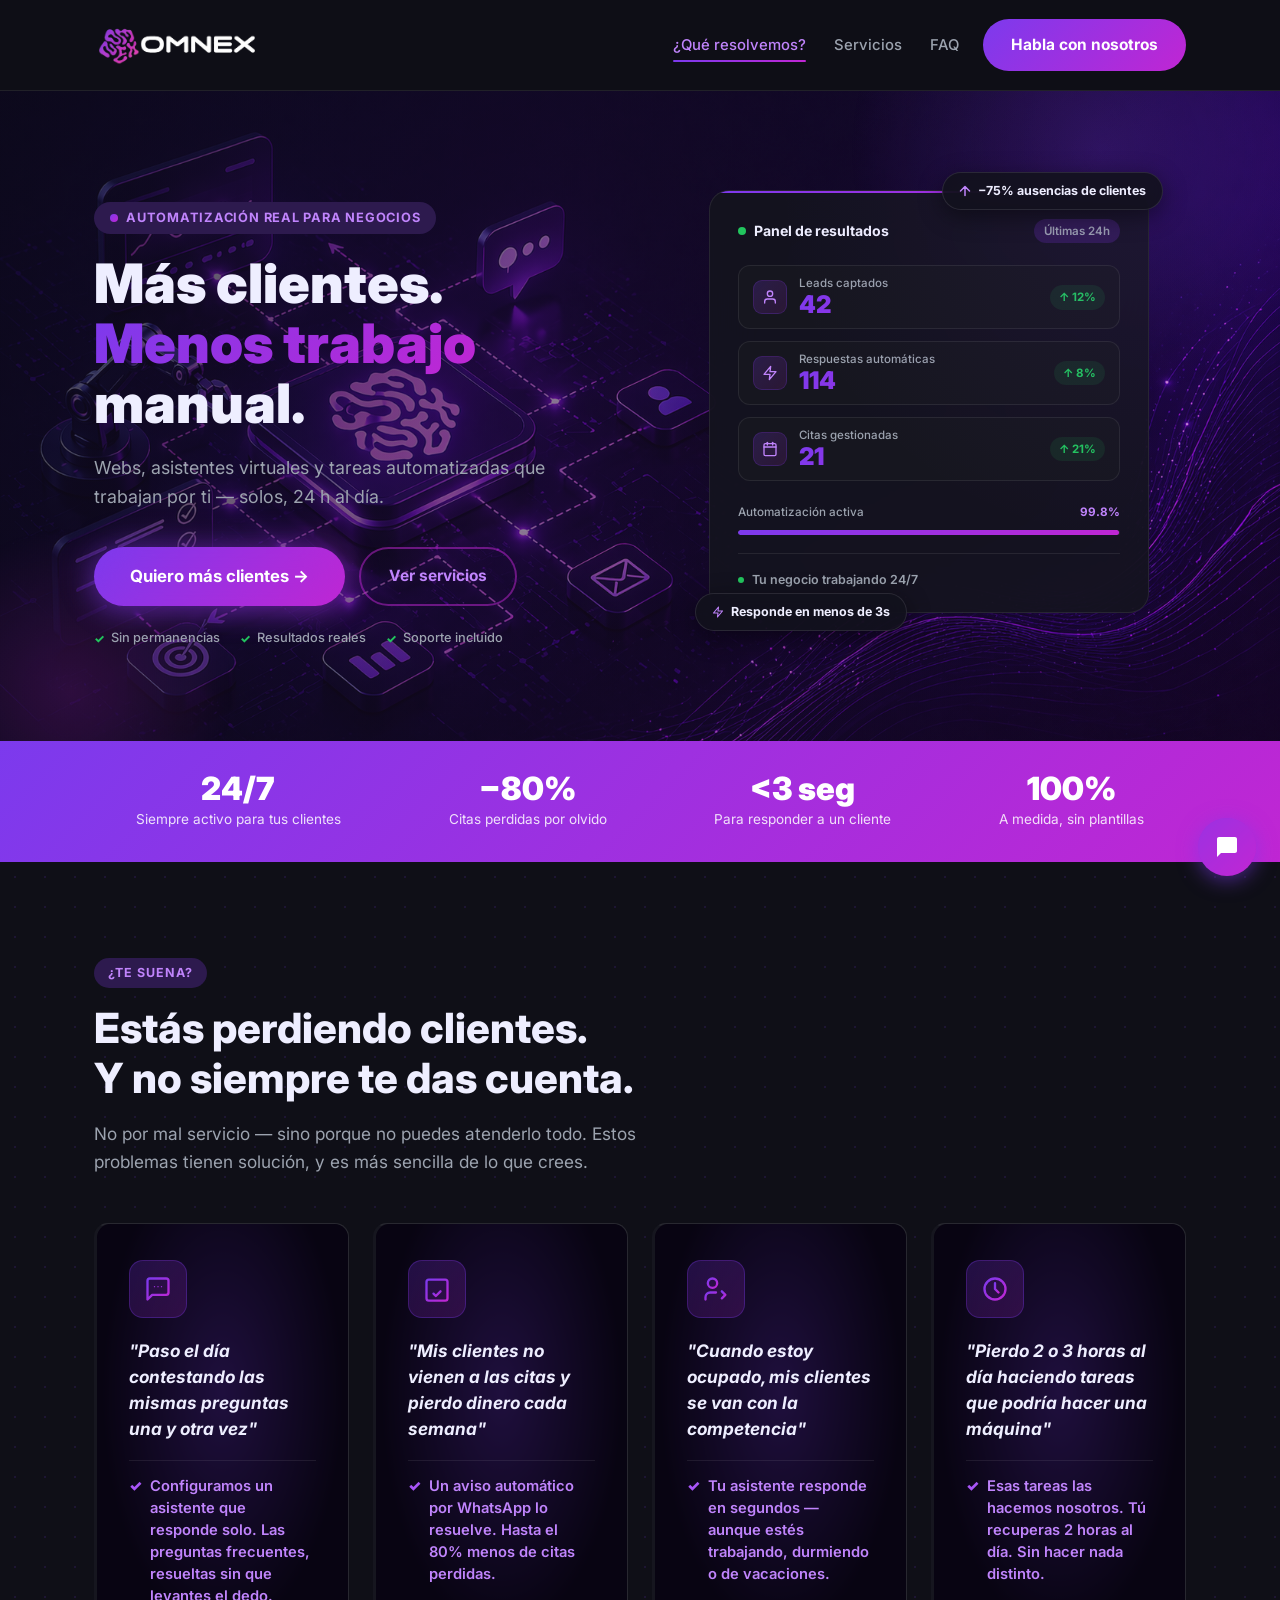
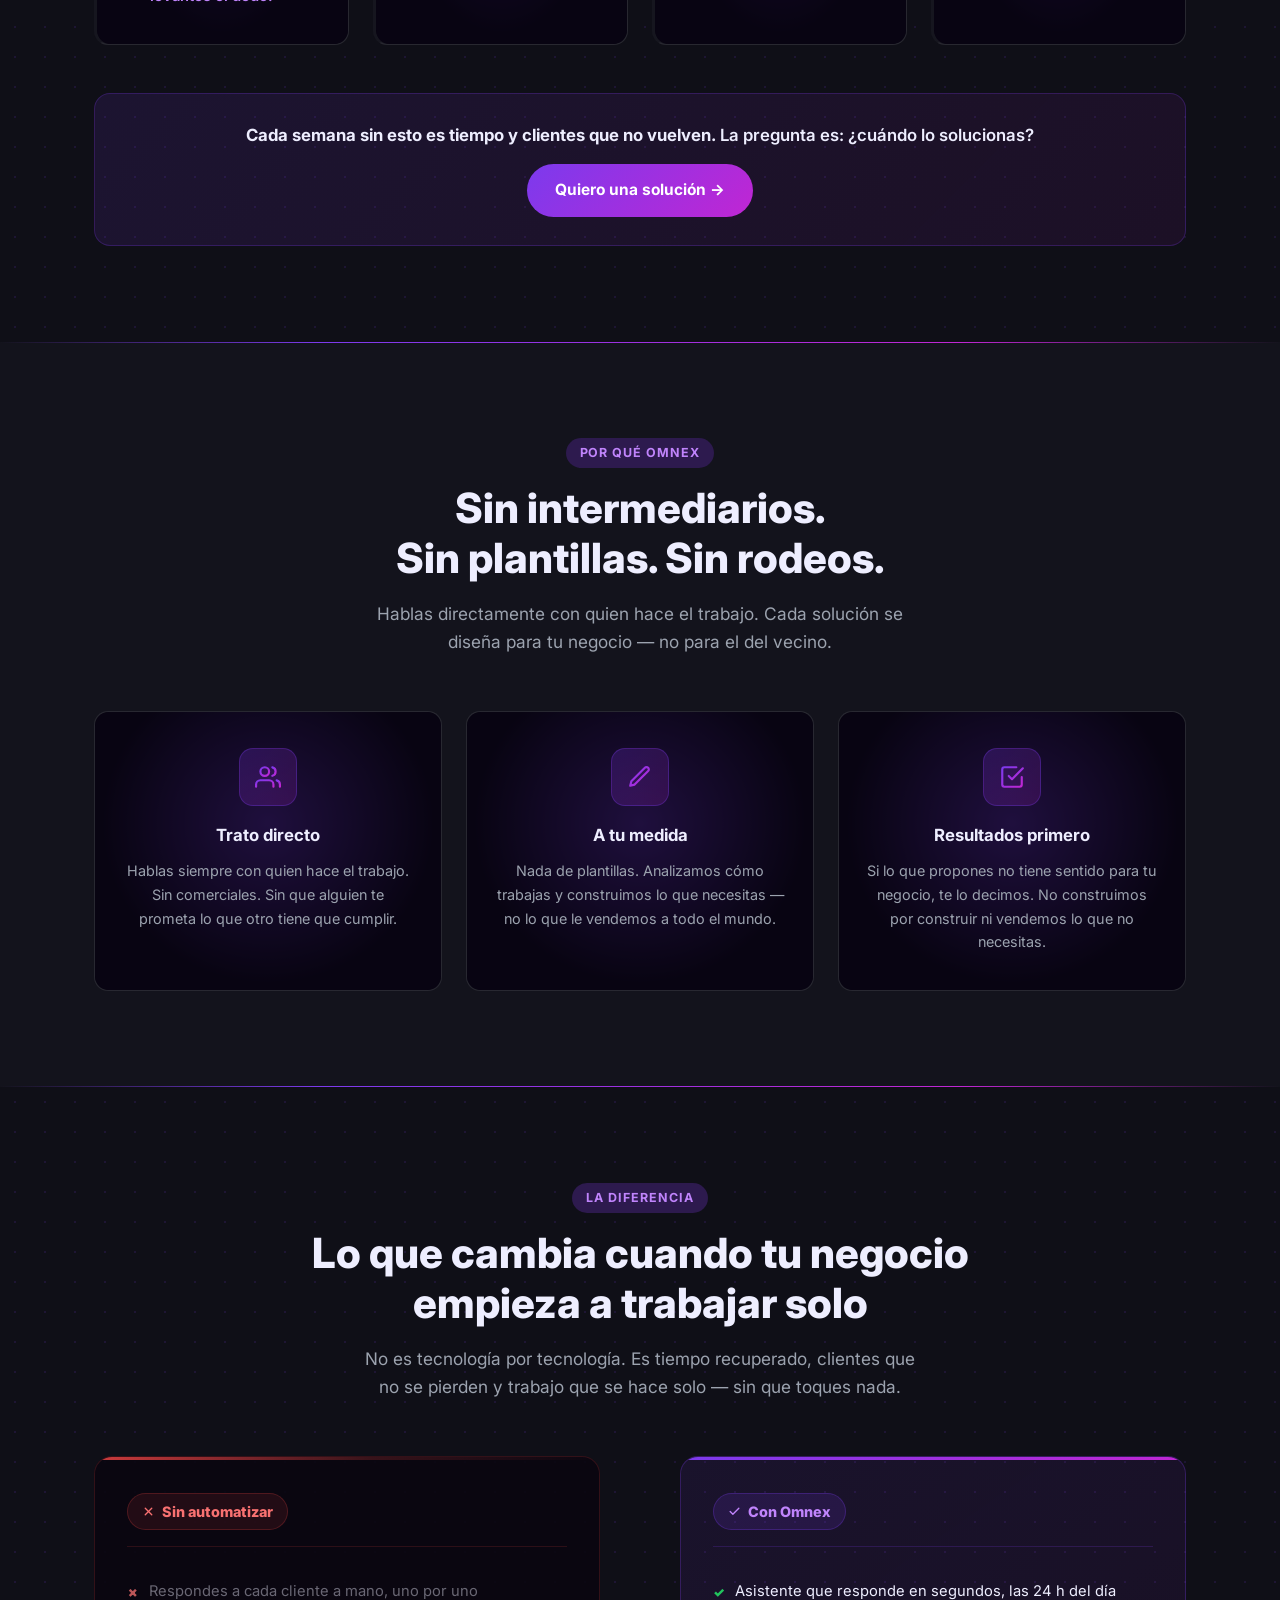
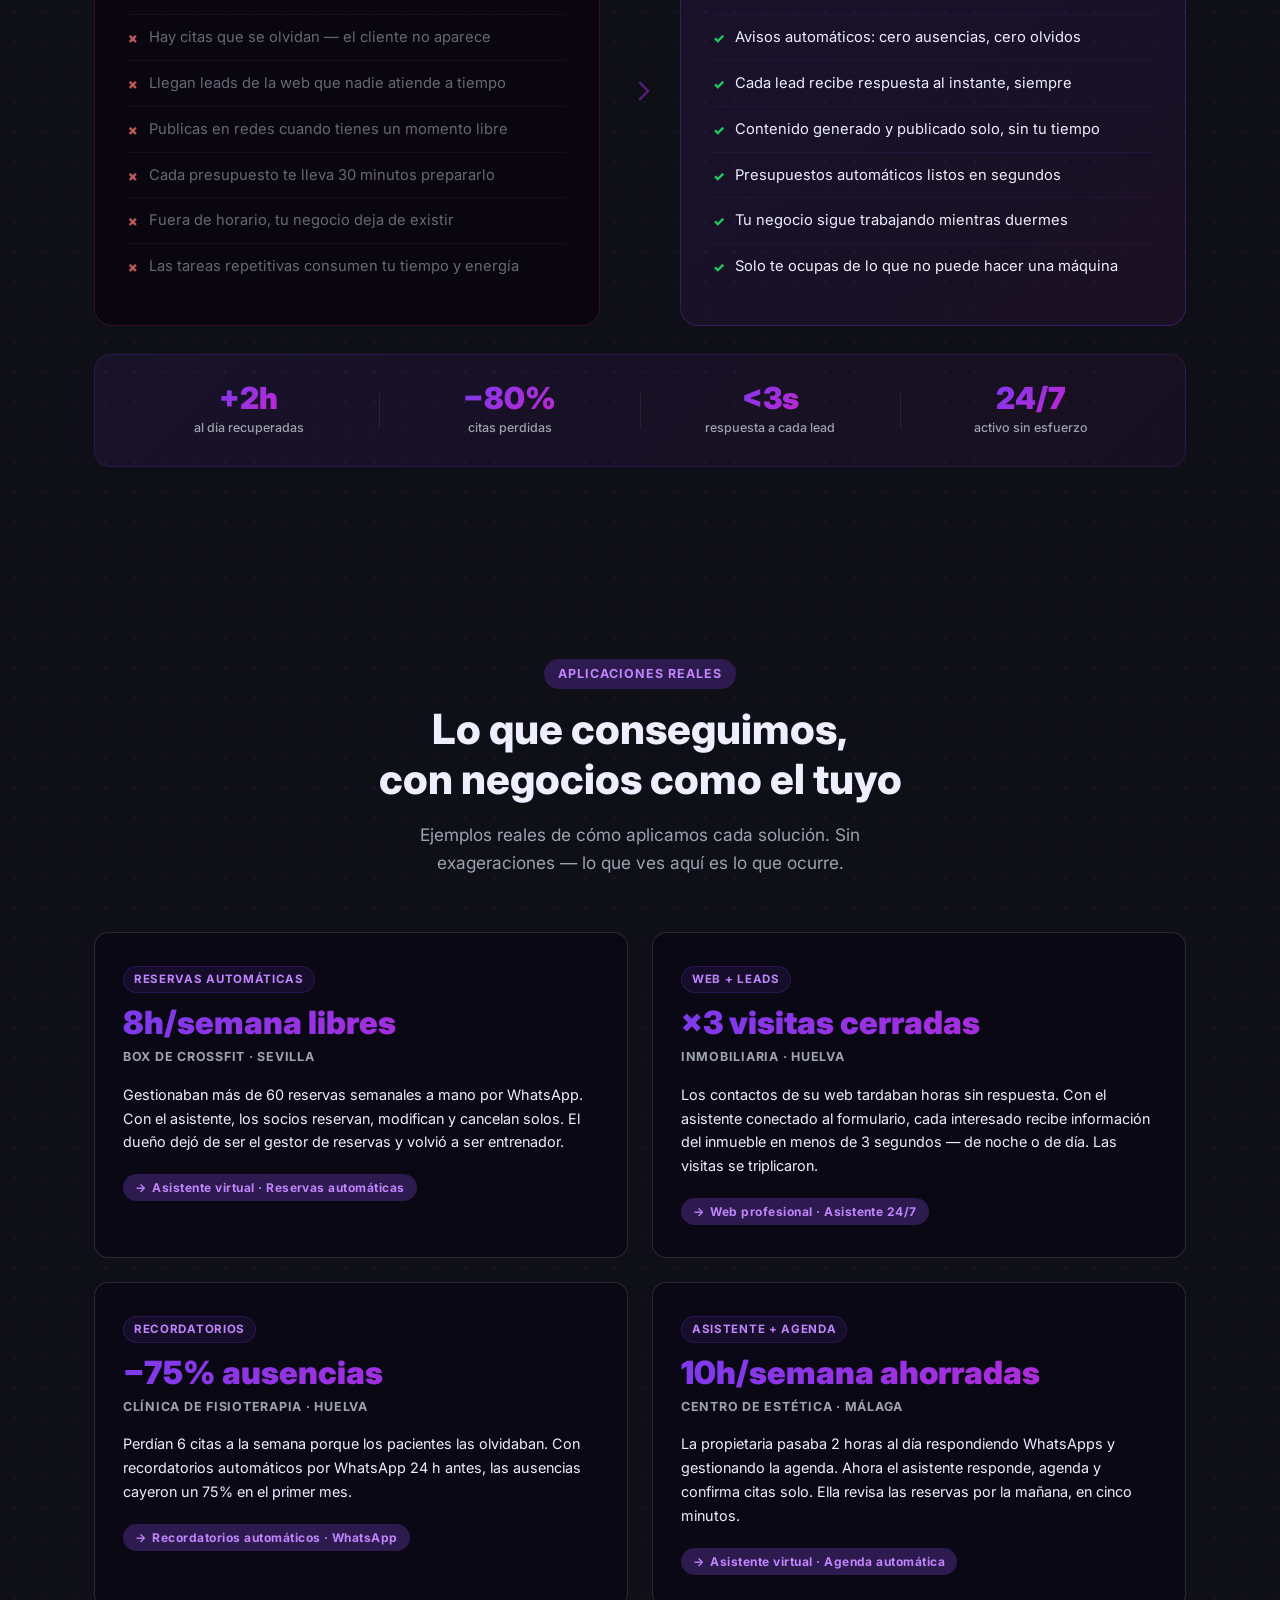
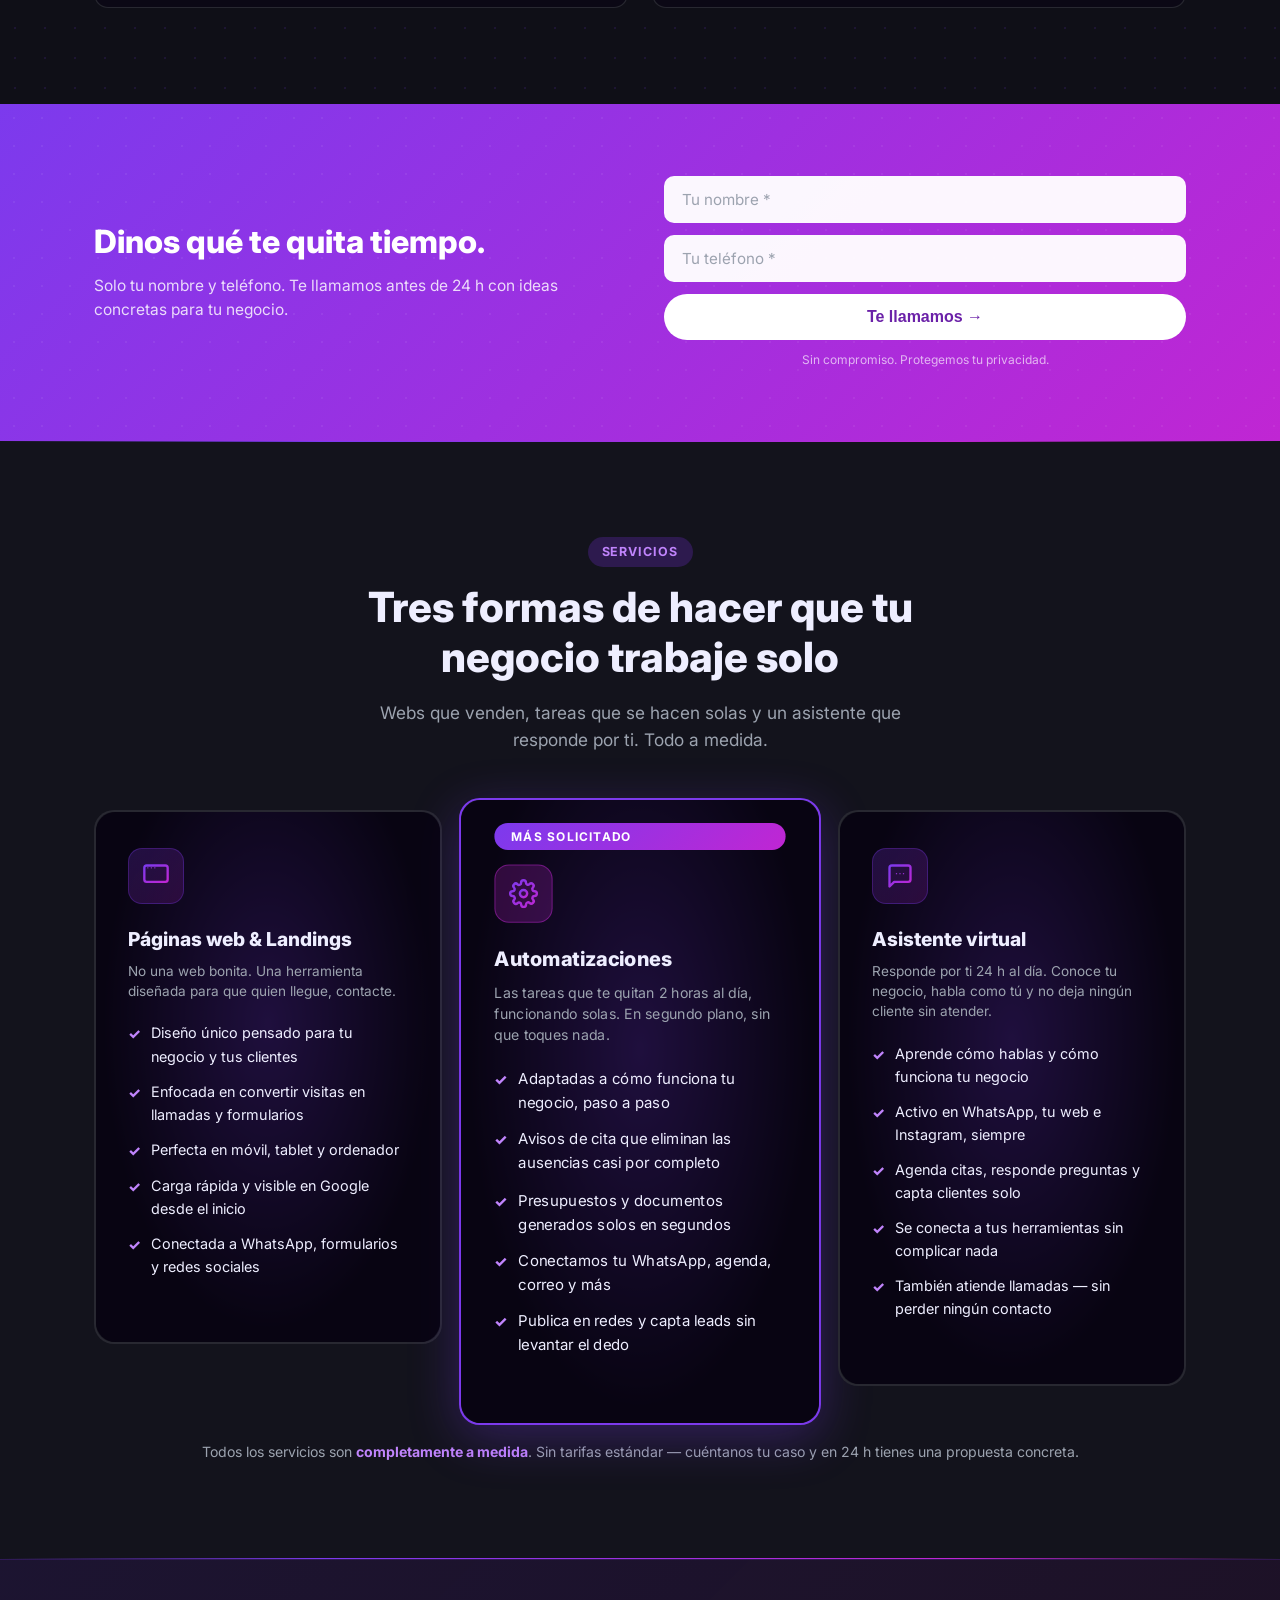
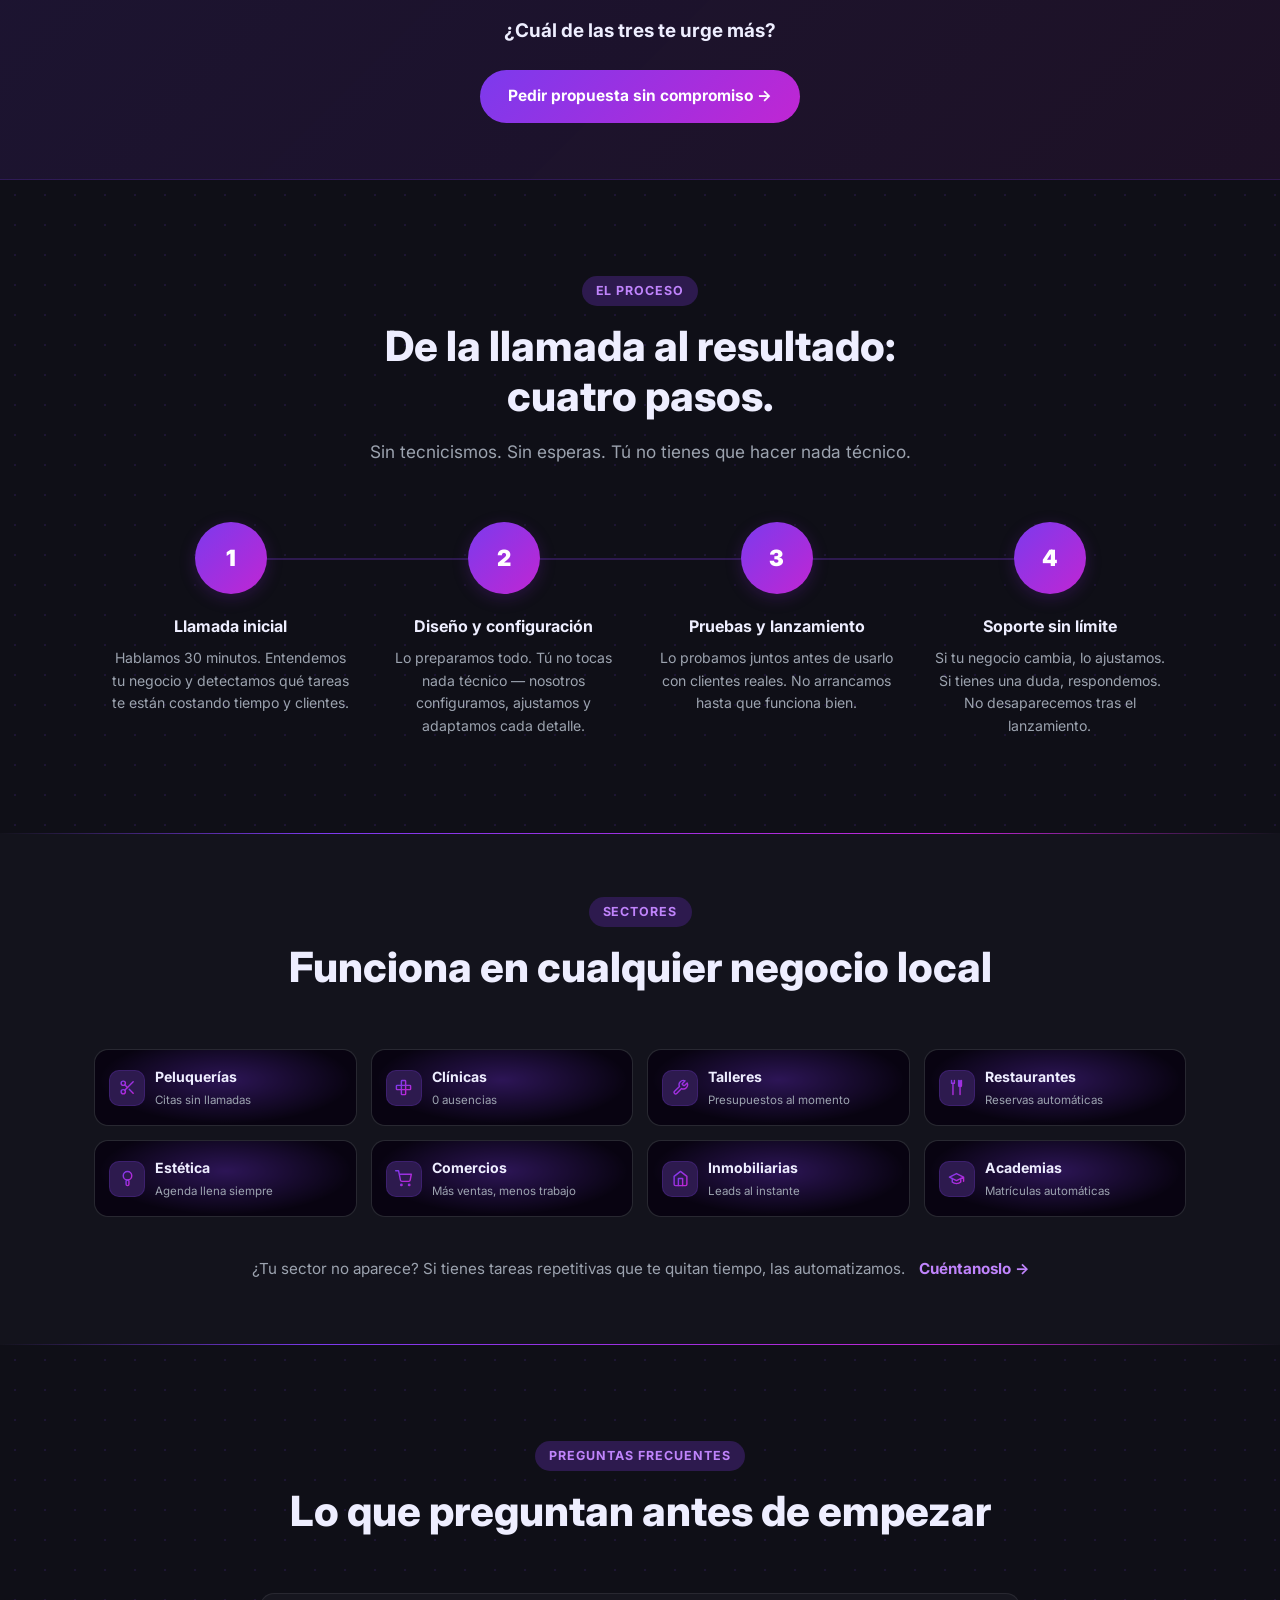
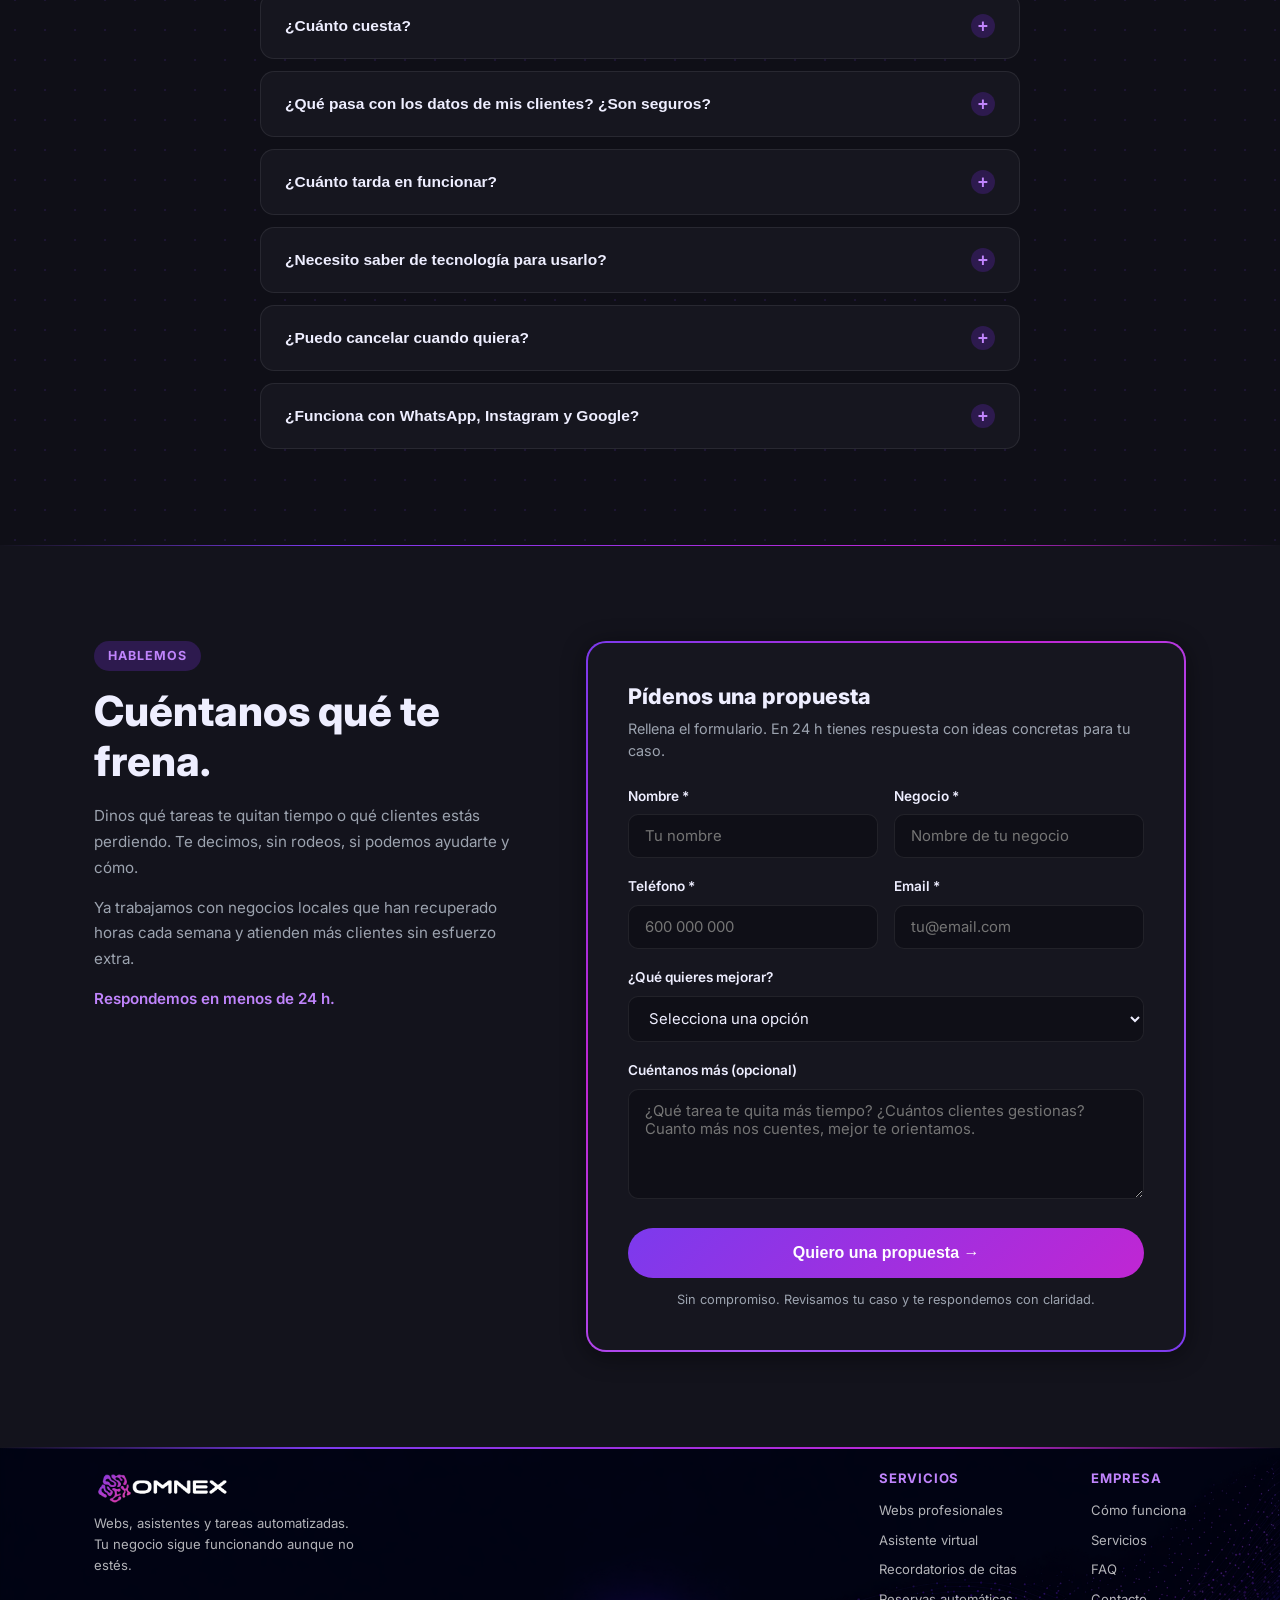
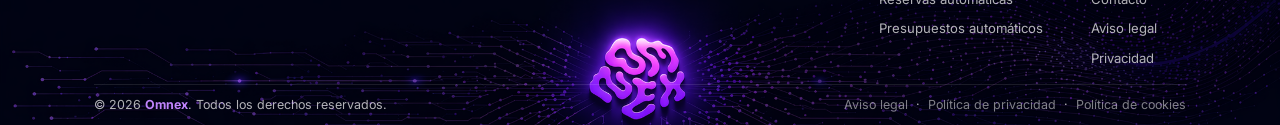
==== commit c8584a93: "Add files via upload" ====
--- a/Omnex1/index.html
+++ b/Omnex1/index.html
@@ -774,16 +774,396 @@
   </div>
 </footer>
 
-<!-- ═══════════════════════════════════════════════════════════ FLOATING CHAT -->
-<div class="float-chat" id="floatChat">
-  <div class="float-chat__bubble" id="chatBubble">
-    👋 <strong class="bubble__highlight">¿Tienes dudas?</strong><br>Escríbenos ahora. Respondemos rápido.
-    <button class="float-chat__close" id="chatClose" aria-label="Cerrar">×</button>
-  </div>
-  <button class="float-chat__btn" id="chatBtn" aria-label="Abrir chat">
-    <svg viewBox="0 0 24 24" fill="none" stroke="#fff" stroke-width="2" stroke-linecap="round" stroke-linejoin="round"><path d="M21 15a2 2 0 0 1-2 2H7l-4 4V5a2 2 0 0 1 2-2h14a2 2 0 0 1 2 2z"/></svg>
-  </button>
-</div>
+<!-- ═══════════════════════════════════════════════════════════════════════════
+     OMNI — Asistente Virtual de Omnex
+     ═══════════════════════════════════════════════════════════════════════════ -->
+<div id="omni-chat-root"></div>
+<script>
+(function () {
+  'use strict';
+
+  /* ── CONFIGURACIÓN ──────────────────────────────────────────── */
+  const CFG = {
+    webhookUrl: 'https://agencia-n8n.oyvucf.easypanel.host/webhook/fb7d9697-c7f2-459d-b62d-a07557e6f4e9',
+    token:      'omnex-chat-2025',
+    botName:    'Omni',
+    maxHistory: 6,
+  };
+
+  /* ── ESTADO ─────────────────────────────────────────────────── */
+  let isOpen = false;
+  let conversationId = 'conv_' + Date.now();
+  let history = [];
+
+  /* ── CSS ────────────────────────────────────────────────────── */
+  const style = document.createElement('style');
+  style.textContent = `
+    /* ── Bubble ─────────────────────────────────────── */
+    #omni-bubble {
+      position: fixed; bottom: 24px; right: 24px; z-index: 9999;
+      width: 58px; height: 58px; border-radius: 50%;
+      background: linear-gradient(135deg, #7C3AED, #C026D3);
+      border: none; cursor: pointer;
+      box-shadow: 0 4px 20px rgba(124,58,237,.55);
+      display: flex; align-items: center; justify-content: center;
+      transition: transform .2s, box-shadow .2s;
+    }
+    #omni-bubble:hover {
+      transform: scale(1.1);
+      box-shadow: 0 6px 28px rgba(192,38,211,.7), 0 0 0 8px rgba(192,38,211,.1);
+    }
+    #omni-bubble svg { width: 24px; height: 24px; fill: #fff; }
+    #omni-bubble::before {
+      content: '';
+      position: absolute; inset: 0; border-radius: 50%;
+      background: rgba(192,38,211,.45);
+      z-index: -1; pointer-events: none;
+      animation: omniRingPulse 2.4s ease-out 4s 4;
+    }
+    @keyframes omniRingPulse {
+      0%   { transform: scale(1);   opacity: .55; }
+      100% { transform: scale(2.2); opacity: 0; }
+    }
+
+    /* ── Ventana ─────────────────────────────────────── */
+    #omni-window {
+      position: fixed; bottom: 96px; right: 24px; z-index: 9998;
+      width: 370px; max-height: 560px;
+      background: #16161F;
+      border: 1px solid rgba(255,255,255,.08);
+      border-radius: 18px;
+      box-shadow: 0 24px 64px rgba(0,0,0,.65),
+                  0 0 0 1px rgba(124,58,237,.2),
+                  0 0 48px rgba(124,58,237,.08);
+      display: flex; flex-direction: column;
+      font-family: 'Inter', system-ui, sans-serif; font-size: 14px;
+      overflow: hidden;
+      transition: opacity .28s cubic-bezier(.22,1,.36,1),
+                  transform .28s cubic-bezier(.22,1,.36,1);
+      opacity: 0; transform: translateY(16px) scale(.95); pointer-events: none;
+    }
+    #omni-window.open { opacity: 1; transform: none; pointer-events: all; }
+
+    /* ── Header ──────────────────────────────────────── */
+    #omni-header {
+      background: linear-gradient(135deg, #7C3AED 0%, #C026D3 100%);
+      padding: 15px 18px;
+      display: flex; align-items: center; gap: 12px;
+      position: relative; overflow: hidden; flex-shrink: 0;
+    }
+    #omni-header::before {
+      content: '';
+      position: absolute; inset: 0;
+      background-image: radial-gradient(rgba(255,255,255,.12) 1px, transparent 1px);
+      background-size: 18px 18px;
+      pointer-events: none;
+    }
+    #omni-header .avatar {
+      position: relative; z-index: 1; flex-shrink: 0;
+      width: 36px; height: 36px; border-radius: 50%;
+      background: rgba(255,255,255,.2);
+      border: 2px solid rgba(255,255,255,.35);
+      display: flex; align-items: center; justify-content: center;
+      font-weight: 800; font-size: 15px; color: #fff;
+    }
+    #omni-header .avatar::after {
+      content: '';
+      position: absolute; bottom: 0; right: -1px;
+      width: 11px; height: 11px; border-radius: 50%;
+      background: #4ade80;
+      border: 2px solid #8B2BE2;
+    }
+    #omni-header .info { position: relative; z-index: 1; }
+    #omni-header .info .name  { font-weight: 700; font-size: 15px; color: #fff; letter-spacing: -.01em; }
+    #omni-header .info .status { font-size: 11px; color: rgba(255,255,255,.75); margin-top: 1px; }
+    #omni-close {
+      margin-left: auto; position: relative; z-index: 1; flex-shrink: 0;
+      background: rgba(255,255,255,.15); border: none; color: #fff; cursor: pointer;
+      width: 28px; height: 28px; border-radius: 50%;
+      display: flex; align-items: center; justify-content: center;
+      font-size: 18px; line-height: 1;
+      transition: background .15s;
+    }
+    #omni-close:hover { background: rgba(255,255,255,.3); }
+
+    /* ── Mensajes ────────────────────────────────────── */
+    #omni-messages {
+      flex: 1; overflow-y: auto; padding: 18px 16px;
+      display: flex; flex-direction: column; gap: 10px;
+      scroll-behavior: smooth;
+      background-image: radial-gradient(rgba(124,58,237,.1) 1px, transparent 1px);
+      background-size: 24px 24px;
+    }
+    #omni-messages::-webkit-scrollbar { width: 4px; }
+    #omni-messages::-webkit-scrollbar-track { background: transparent; }
+    #omni-messages::-webkit-scrollbar-thumb { background: rgba(124,58,237,.4); border-radius: 4px; }
+    #omni-messages::-webkit-scrollbar-thumb:hover { background: rgba(192,38,211,.6); }
+
+    .omni-msg {
+      max-width: 84%; padding: 10px 14px; border-radius: 14px;
+      line-height: 1.55; word-break: break-word; font-size: 13.5px;
+      animation: omniMsgIn .22s cubic-bezier(.22,1,.36,1) both;
+    }
+    @keyframes omniMsgIn {
+      from { opacity: 0; transform: translateY(8px) scale(.97); }
+      to   { opacity: 1; transform: none; }
+    }
+    .omni-msg.bot {
+      background: #1E1E2E;
+      border: 1px solid rgba(124,58,237,.25);
+      color: #EEEEFF; align-self: flex-start;
+      border-bottom-left-radius: 4px;
+      box-shadow: 0 2px 8px rgba(0,0,0,.35);
+    }
+    .omni-msg.user {
+      background: linear-gradient(135deg, #7C3AED, #C026D3);
+      color: #fff; align-self: flex-end;
+      border-bottom-right-radius: 4px;
+      box-shadow: 0 2px 12px rgba(124,58,237,.4);
+    }
+    .omni-msg strong { font-weight: 700; }
+
+    /* ── Typing dots ─────────────────────────────────── */
+    .omni-dots { display: flex; gap: 5px; align-items: center; height: 18px; }
+    .omni-dots span {
+      width: 7px; height: 7px; border-radius: 50%;
+      background: linear-gradient(135deg, #7C3AED, #C026D3);
+      animation: omniDot .9s ease-in-out infinite;
+    }
+    .omni-dots span:nth-child(2) { animation-delay: .15s; }
+    .omni-dots span:nth-child(3) { animation-delay: .3s; }
+    @keyframes omniDot {
+      0%, 60%, 100% { transform: translateY(0); opacity: .45; }
+      30%            { transform: translateY(-6px); opacity: 1; }
+    }
+
+    /* ── Sugerencias ─────────────────────────────────── */
+    .omni-suggestions {
+      display: flex; flex-wrap: wrap; gap: 6px;
+      max-width: 84%; align-self: flex-start; margin-top: -3px;
+    }
+    .omni-suggestion {
+      background: rgba(44,26,78,.8);
+      color: #C084FC;
+      border: 1px solid rgba(124,58,237,.38);
+      border-radius: 999px; padding: 5px 13px;
+      font-size: 12px; cursor: pointer; white-space: nowrap;
+      font-family: inherit;
+      transition: background .15s, border-color .15s, transform .1s;
+      animation: omniMsgIn .22s cubic-bezier(.22,1,.36,1) both;
+    }
+    .omni-suggestion:hover {
+      background: rgba(124,58,237,.28);
+      border-color: rgba(192,38,211,.6);
+      transform: translateY(-1px);
+    }
+
+    /* ── Input ───────────────────────────────────────── */
+    #omni-input-area {
+      padding: 12px 14px; background: #16161F;
+      border-top: 1px solid rgba(255,255,255,.06);
+      display: flex; gap: 8px; align-items: flex-end;
+      position: relative; flex-shrink: 0;
+    }
+    #omni-input-area::before {
+      content: '';
+      position: absolute; top: 0; left: 20px; right: 20px; height: 1px;
+      background: linear-gradient(90deg, transparent, rgba(124,58,237,.5), rgba(192,38,211,.5), transparent);
+    }
+    #omni-input {
+      flex: 1;
+      background: #0F0F17;
+      border: 1px solid rgba(255,255,255,.1);
+      border-radius: 10px; padding: 9px 13px;
+      font-size: 13.5px; resize: none; max-height: 100px;
+      outline: none; line-height: 1.45;
+      font-family: 'Inter', system-ui, sans-serif;
+      color: #EEEEFF;
+      transition: border-color .2s, box-shadow .2s;
+    }
+    #omni-input::placeholder { color: #4B5563; }
+    #omni-input:focus {
+      border-color: rgba(124,58,237,.65);
+      box-shadow: 0 0 0 3px rgba(124,58,237,.15);
+    }
+    #omni-send {
+      width: 38px; height: 38px; flex-shrink: 0;
+      background: linear-gradient(135deg, #7C3AED, #C026D3);
+      border: none; border-radius: 10px; cursor: pointer;
+      display: flex; align-items: center; justify-content: center;
+      transition: filter .15s, transform .15s;
+      box-shadow: 0 2px 10px rgba(124,58,237,.45);
+    }
+    #omni-send:hover { filter: brightness(1.12); transform: scale(1.06); }
+    #omni-send svg { width: 17px; height: 17px; fill: #fff; }
+    #omni-send:disabled {
+      background: #2D2D3A; box-shadow: none;
+      cursor: not-allowed; transform: none; filter: none;
+    }
+
+    /* ── Responsive ──────────────────────────────────── */
+    @media (max-width: 420px) {
+      #omni-window { width: calc(100vw - 16px); right: 8px; bottom: 82px; }
+      #omni-bubble { bottom: 16px; right: 12px; }
+    }
+
+    /* ── Reduced motion ──────────────────────────────── */
+    @media (prefers-reduced-motion: reduce) {
+      #omni-bubble::before        { animation: none; }
+      .omni-msg, .omni-suggestion { animation: none; }
+      .omni-dots span             { animation: none; opacity: .7; }
+    }
+  `;
+  document.head.appendChild(style);
+
+  /* ── HTML ───────────────────────────────────────────────────── */
+  document.getElementById('omni-chat-root').innerHTML = `
+    <div id="omni-window">
+      <div id="omni-header">
+        <div class="avatar">O</div>
+        <div class="info">
+          <div class="name">${CFG.botName}</div>
+          <div class="status">Asistente de Omnex · en línea</div>
+        </div>
+        <button id="omni-close" aria-label="Cerrar chat">×</button>
+      </div>
+      <div id="omni-messages"></div>
+      <div id="omni-input-area">
+        <textarea id="omni-input" rows="1" placeholder="Escribe tu mensaje..."></textarea>
+        <button id="omni-send" aria-label="Enviar">
+          <svg viewBox="0 0 24 24"><path d="M2.01 21 23 12 2.01 3 2 10l15 2-15 2z"/></svg>
+        </button>
+      </div>
+    </div>
+    <button id="omni-bubble" aria-label="Abrir chat con Omni">
+      <svg viewBox="0 0 24 24"><path d="M20 2H4c-1.1 0-2 .9-2 2v18l4-4h14c1.1 0 2-.9 2-2V4c0-1.1-.9-2-2-2z"/></svg>
+    </button>
+  `;
+
+  /* ── REFERENCIAS DOM ────────────────────────────────────────── */
+  const win      = document.getElementById('omni-window');
+  const bubble   = document.getElementById('omni-bubble');
+  const closeBtn = document.getElementById('omni-close');
+  const messages = document.getElementById('omni-messages');
+  const input    = document.getElementById('omni-input');
+  const sendBtn  = document.getElementById('omni-send');
+
+  /* ── HELPERS ────────────────────────────────────────────────── */
+  function parseMarkdown(text) {
+    return text
+      .replace(/\*\*(.+?)\*\*/g, '<strong>$1</strong>')
+      .replace(/\n/g, '<br>');
+  }
+
+  function addMessage(text, role, suggestions) {
+    const div = document.createElement('div');
+    div.className = 'omni-msg ' + role;
+    if (role === 'bot typing') {
+      div.innerHTML = '<div class="omni-dots"><span></span><span></span><span></span></div>';
+    } else {
+      div.innerHTML = parseMarkdown(text);
+    }
+    messages.appendChild(div);
+
+    if (suggestions && suggestions.length) {
+      const sg = document.createElement('div');
+      sg.className = 'omni-suggestions';
+      suggestions.forEach(s => {
+        const btn = document.createElement('button');
+        btn.className = 'omni-suggestion';
+        btn.textContent = s;
+        btn.onclick = () => { sg.remove(); sendMessage(s); };
+        sg.appendChild(btn);
+      });
+      messages.appendChild(sg);
+    }
+
+    messages.scrollTop = messages.scrollHeight;
+    return div;
+  }
+
+  function setLoading(on) {
+    sendBtn.disabled = on;
+    input.disabled   = on;
+  }
+
+  /* ── ENVIAR MENSAJE ─────────────────────────────────────────── */
+  async function sendMessage(text) {
+    text = text.trim();
+    if (!text) return;
+
+    input.value = '';
+    input.style.height = 'auto';
+    addMessage(text, 'user');
+
+    const typingEl = addMessage('', 'bot typing');
+    setLoading(true);
+
+    try {
+      const res = await fetch(CFG.webhookUrl, {
+        method: 'POST',
+        headers: {
+          'Content-Type': 'application/json',
+          'x-chat-token': CFG.token,
+        },
+        body: JSON.stringify({
+          message: text,
+          conversationId,
+          history: history.slice(-CFG.maxHistory),
+        }),
+      });
+
+      const data = await res.json();
+      typingEl.remove();
+
+      const reply = data.reply || 'Algo salió mal. Inténtalo de nuevo.';
+      addMessage(reply, 'bot', data.suggestions);
+
+      history.push({ role: 'user',      content: text  });
+      history.push({ role: 'assistant', content: reply });
+      if (history.length > CFG.maxHistory * 2) history = history.slice(-CFG.maxHistory * 2);
+
+    } catch (err) {
+      typingEl.remove();
+      addMessage('No pude conectar con el asistente. Por favor, intenta de nuevo en unos segundos.', 'bot');
+    }
+
+    setLoading(false);
+    input.focus();
+  }
+
+  /* ── EVENTOS ────────────────────────────────────────────────── */
+  bubble.addEventListener('click', () => {
+    isOpen = !isOpen;
+    win.classList.toggle('open', isOpen);
+    if (isOpen && messages.children.length === 0) {
+      addMessage(
+        '¡Hola! Soy **Omni**, el asistente de Omnex 👋\n\n¿En qué puedo ayudarte hoy?',
+        'bot',
+        ['¿Qué servicios ofrecéis?', '¿Cómo funciona el proceso?', 'Pedir propuesta']
+      );
+      setTimeout(() => input.focus(), 100);
+    }
+  });
+
+  closeBtn.addEventListener('click', () => {
+    isOpen = false;
+    win.classList.remove('open');
+  });
+
+  sendBtn.addEventListener('click', () => sendMessage(input.value));
+
+  input.addEventListener('keydown', e => {
+    if (e.key === 'Enter' && !e.shiftKey) { e.preventDefault(); sendMessage(input.value); }
+  });
+
+  input.addEventListener('input', () => {
+    input.style.height = 'auto';
+    input.style.height = Math.min(input.scrollHeight, 100) + 'px';
+  });
+
+})();
+</script>
 
 <script src="assets/js/main.js?v=7"></script>
 </body>
--- a/Omnex1/assets/css/styles.css
+++ b/Omnex1/assets/css/styles.css
@@ -549,35 +549,6 @@
   .footer__inner > div:last-child { text-align: right; justify-self: end; }
 }
 
-/* ─── FLOATING CHAT ─────────────────────────────────────────────────────── */
-.float-chat {
-  position: fixed; bottom: 28px; right: 28px; z-index: 200;
-  display: flex; flex-direction: column; align-items: flex-end; gap: 12px;
-}
-.float-chat__bubble {
-  background: var(--surface); border: 1px solid var(--border);
-  border-radius: 16px 16px 0 16px; padding: 12px 18px 12px 18px; padding-right: 28px;
-  font-size: .88rem; font-weight: 600; box-shadow: var(--shadow-lg); max-width: 220px;
-  position: relative;
-  opacity: 0; transform: translateY(10px) scale(.95); pointer-events: none;
-  transition: opacity .6s cubic-bezier(.22,1,.36,1), transform .6s cubic-bezier(.22,1,.36,1);
-}
-.float-chat__bubble.bubble-show { opacity: 1; transform: translateY(0) scale(1); pointer-events: auto; }
-.float-chat__bubble.hidden { display: none; }
-.float-chat__close {
-  position: absolute; top: 6px; right: 8px;
-  background: none; border: none; cursor: pointer;
-  color: var(--muted); font-size: 1.1rem; line-height: 1; padding: 0 2px; transition: color .15s;
-}
-.float-chat__close:hover { color: var(--text); }
-.float-chat__btn {
-  width: 60px; height: 60px; border-radius: 50%; background: var(--grad);
-  border: none; cursor: pointer; display: flex; align-items: center; justify-content: center;
-  font-size: 1.5rem; box-shadow: 0 6px 24px rgba(192,38,211,.4); transition: transform .2s, box-shadow .2s;
-}
-.float-chat__btn svg { width: 26px; height: 26px; }
-.float-chat__btn:hover { transform: scale(1.1); box-shadow: 0 8px 32px rgba(192,38,211,.55); }
-.bubble__highlight { color: #C084FC; }
 
 /* ─── SECTION SEPARATORS & PATTERNS ─────────────────────────────────────── */
 .section:not(.section--alt) {
@@ -1424,10 +1395,6 @@
   .footer__inner > div:last-child { text-align: left; justify-self: start; }
   .footer__bottom { flex-direction: column; align-items: flex-start; gap: 6px; font-size: .72rem; }
 
-  /* ── Float chat ──────────────────────────────────────────────────────────── */
-  .float-chat { right: 16px; bottom: 20px; gap: 10px; }
-  .float-chat__btn { width: 52px; height: 52px; font-size: 1.3rem; }
-  .float-chat__bubble { font-size: .82rem; padding: 9px 26px 9px 13px; max-width: 190px; }
 }
 
 /* ── CTAs en columna en pantallas ≤ 480px ─────────────────────────────────── */
@@ -1571,22 +1538,6 @@
 /* FAQ: pregunta abierta con color de marca */
 .faq__item.open .faq__q { color: #C084FC; }
 
-/* Float chat: anillo pulsante GPU-acelerado (3 disparos, a los 8 s) */
-.float-chat__btn { position: relative; }
-.float-chat__btn::before {
-  content: '';
-  position: absolute;
-  inset: 0;
-  border-radius: 50%;
-  background: rgba(192,38,211,.5);
-  z-index: -1;
-  pointer-events: none;
-  animation: chatRingPulse 2.2s ease-out 8s 3;
-}
-@keyframes chatRingPulse {
-  0%   { transform: scale(1);   opacity: .55; }
-  100% { transform: scale(2.4); opacity: 0;   }
-}
 
 /* Form: focus con glow de marca */
 .form__group input:focus,
@@ -1603,11 +1554,8 @@
 
 /* will-change: sólo en elementos siempre animados */
 .hero__glow      { will-change: transform; }
-.float-chat__btn { will-change: transform; }
-
 /* prefers-reduced-motion: desactiva todo lo añadido en este bloque */
 @media (prefers-reduced-motion: reduce) {
-  .float-chat__btn::before { animation: none; }
   .industry-card__icon,
   .sol-card__icon,
   .problem-card__emoji,
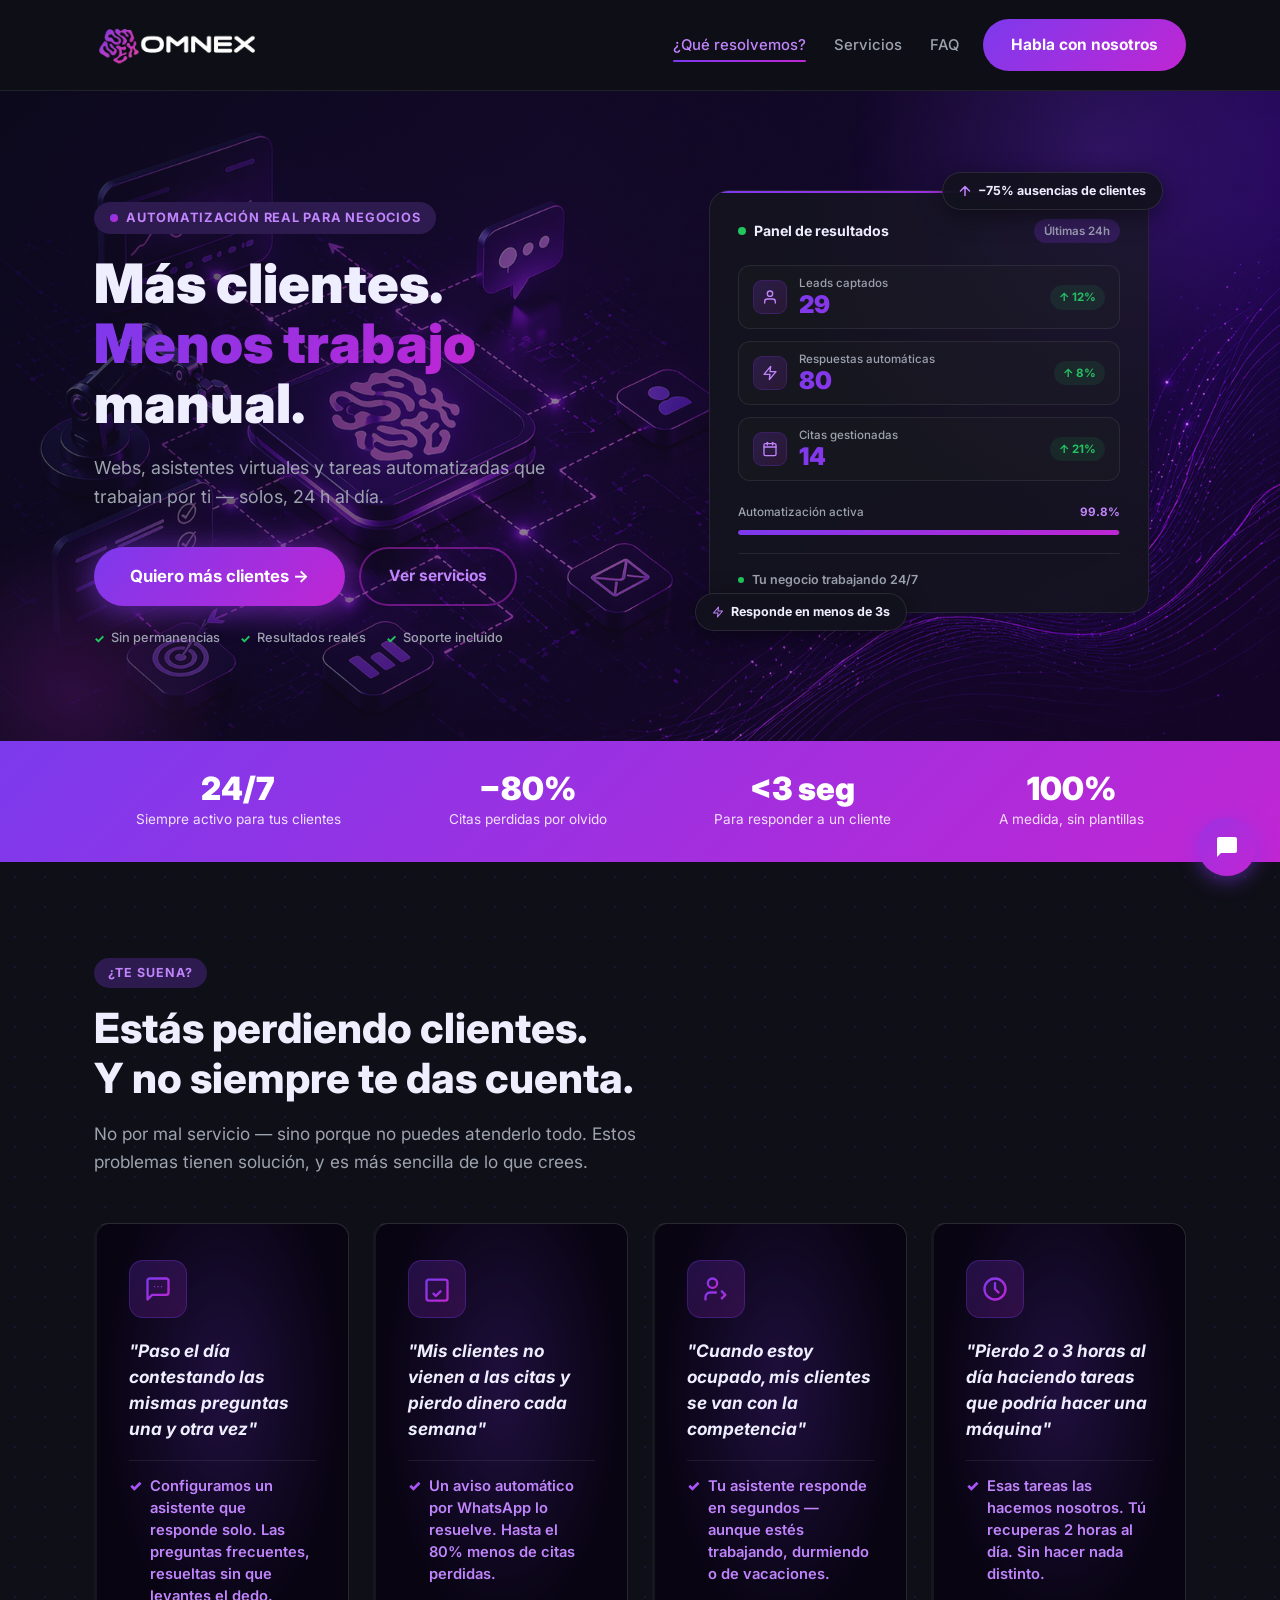
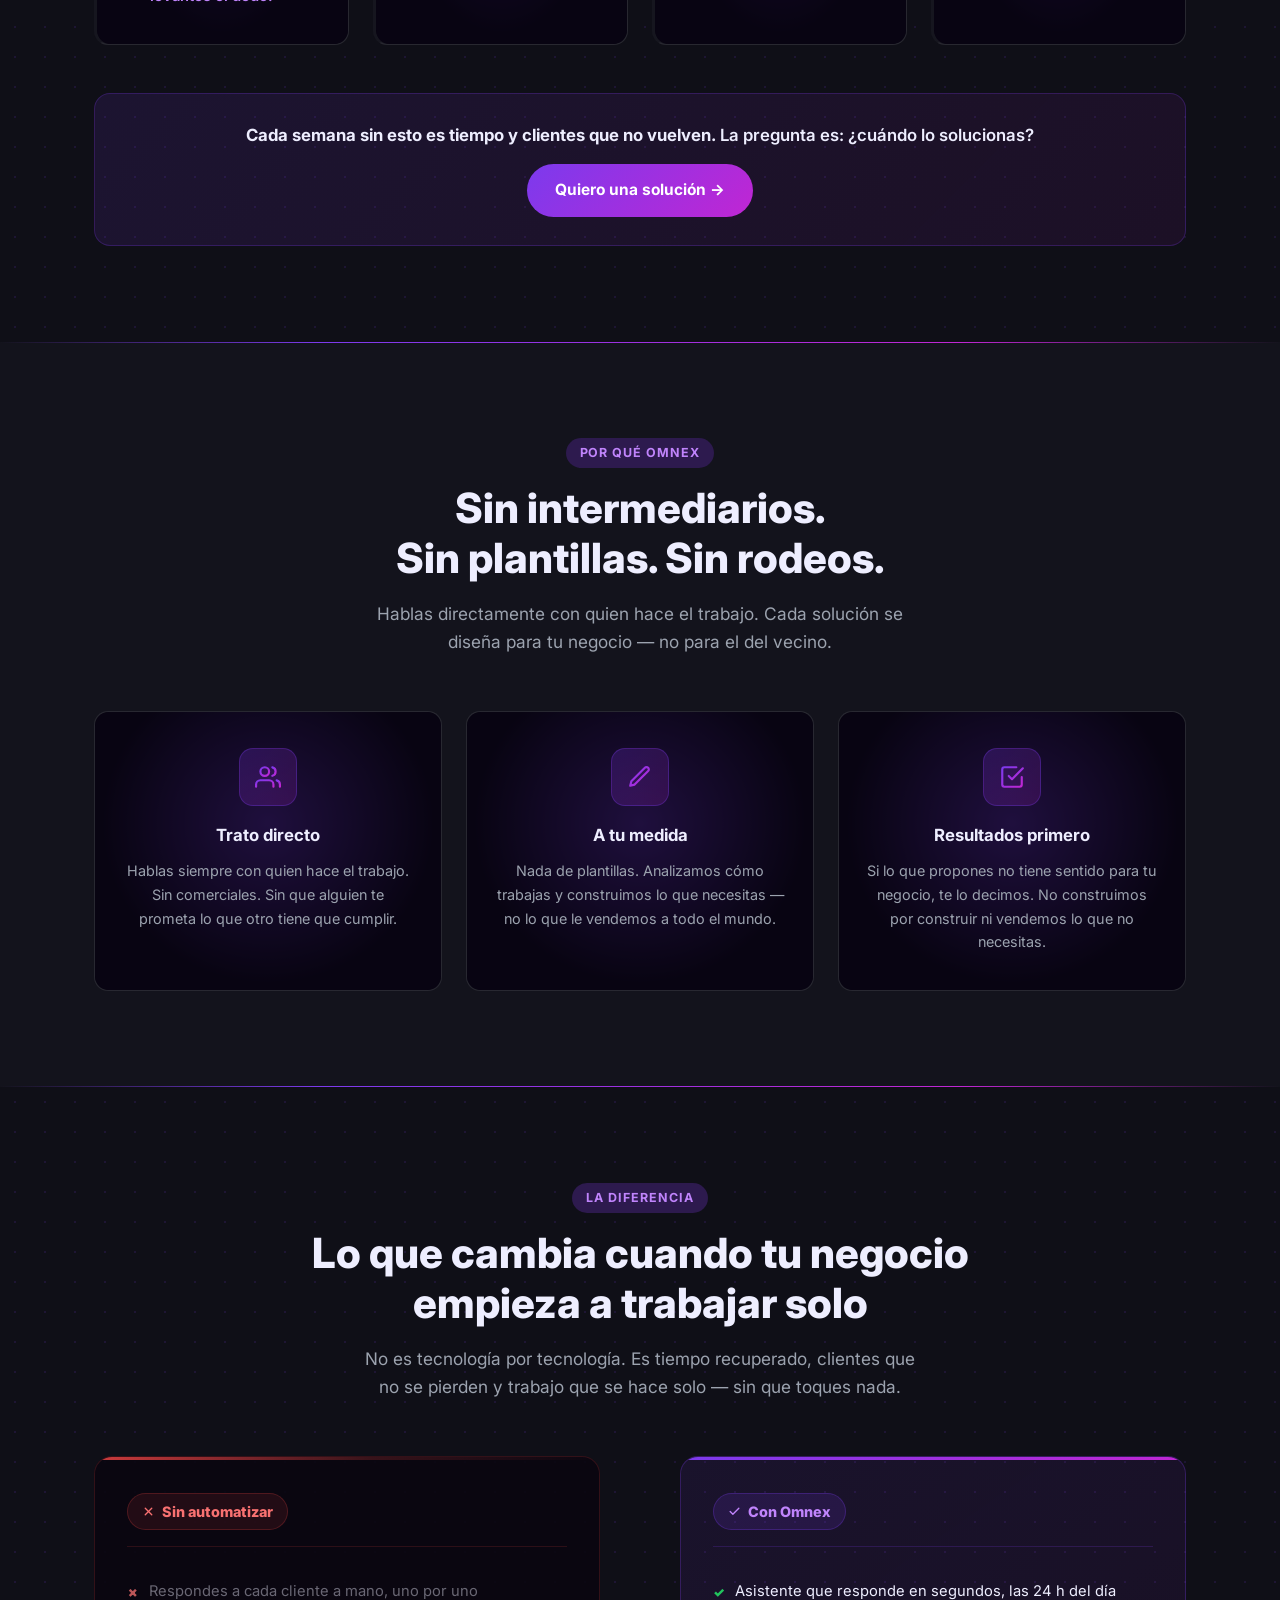
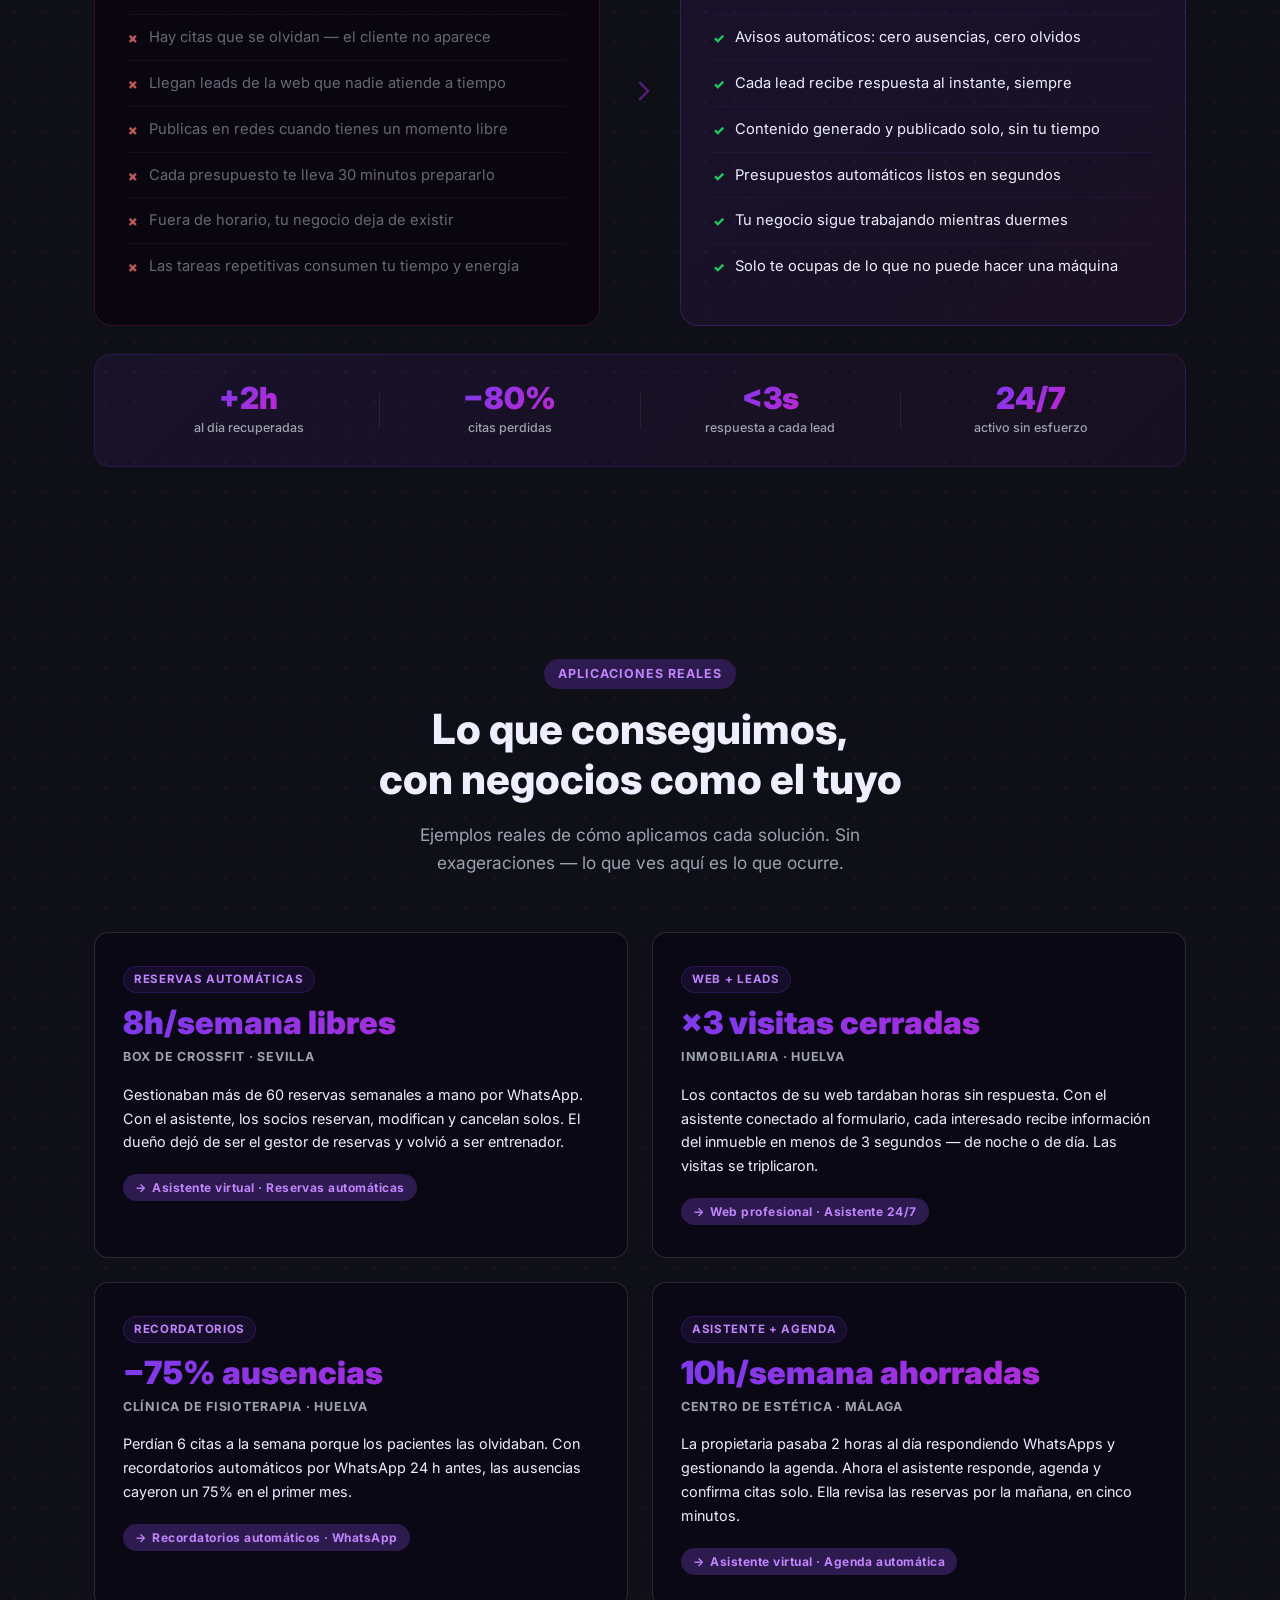
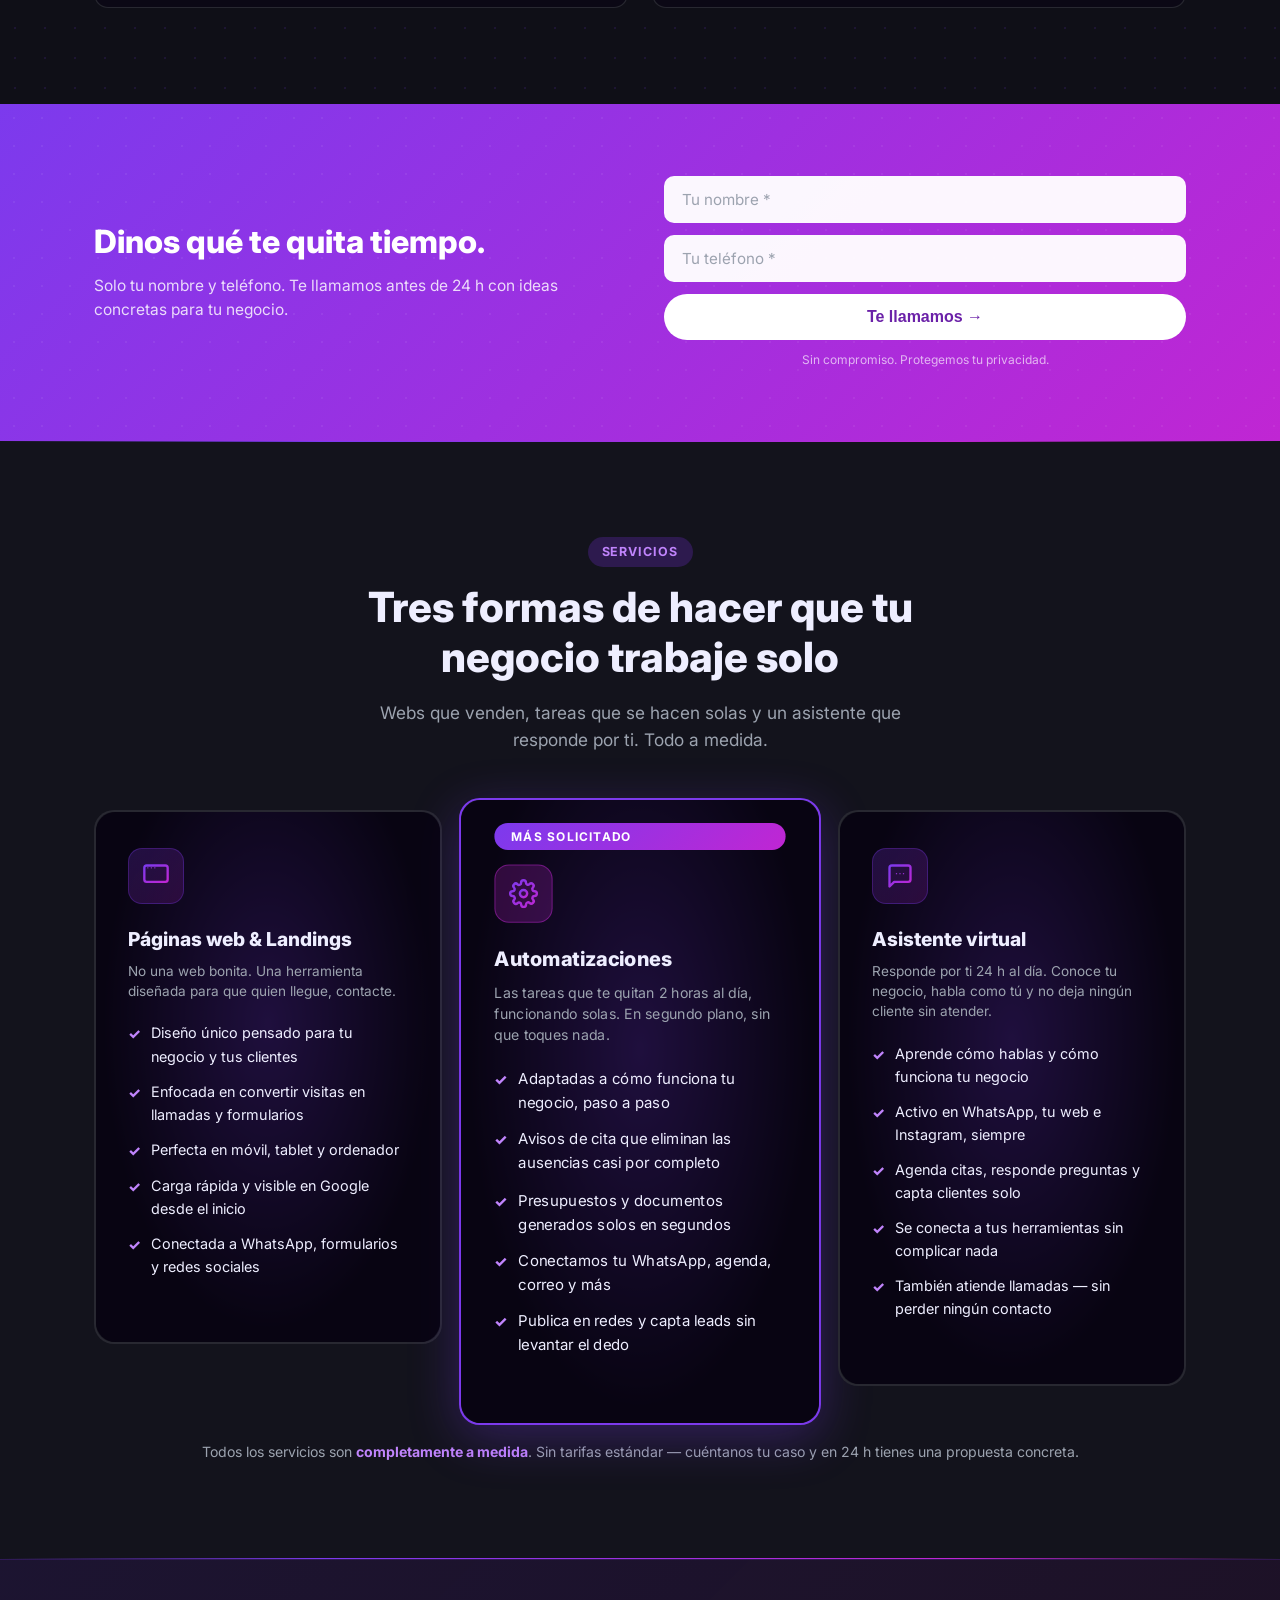
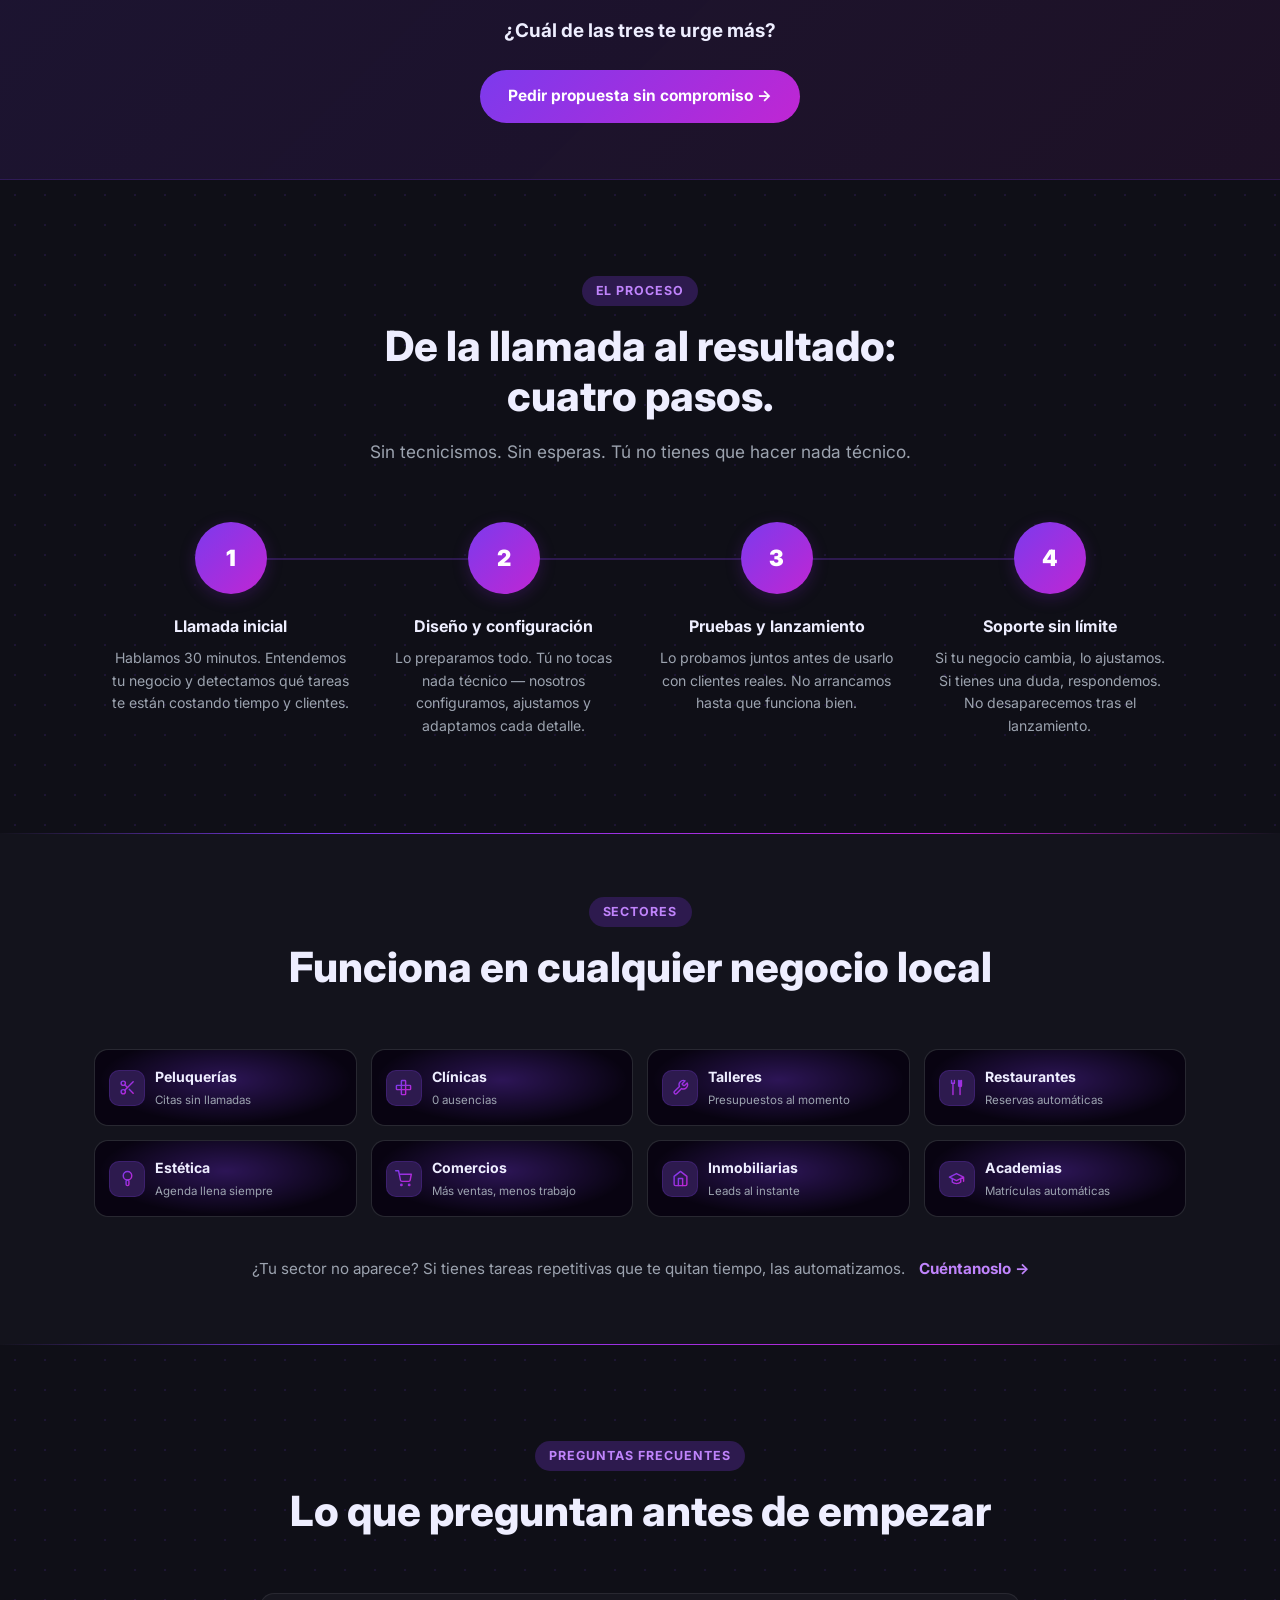
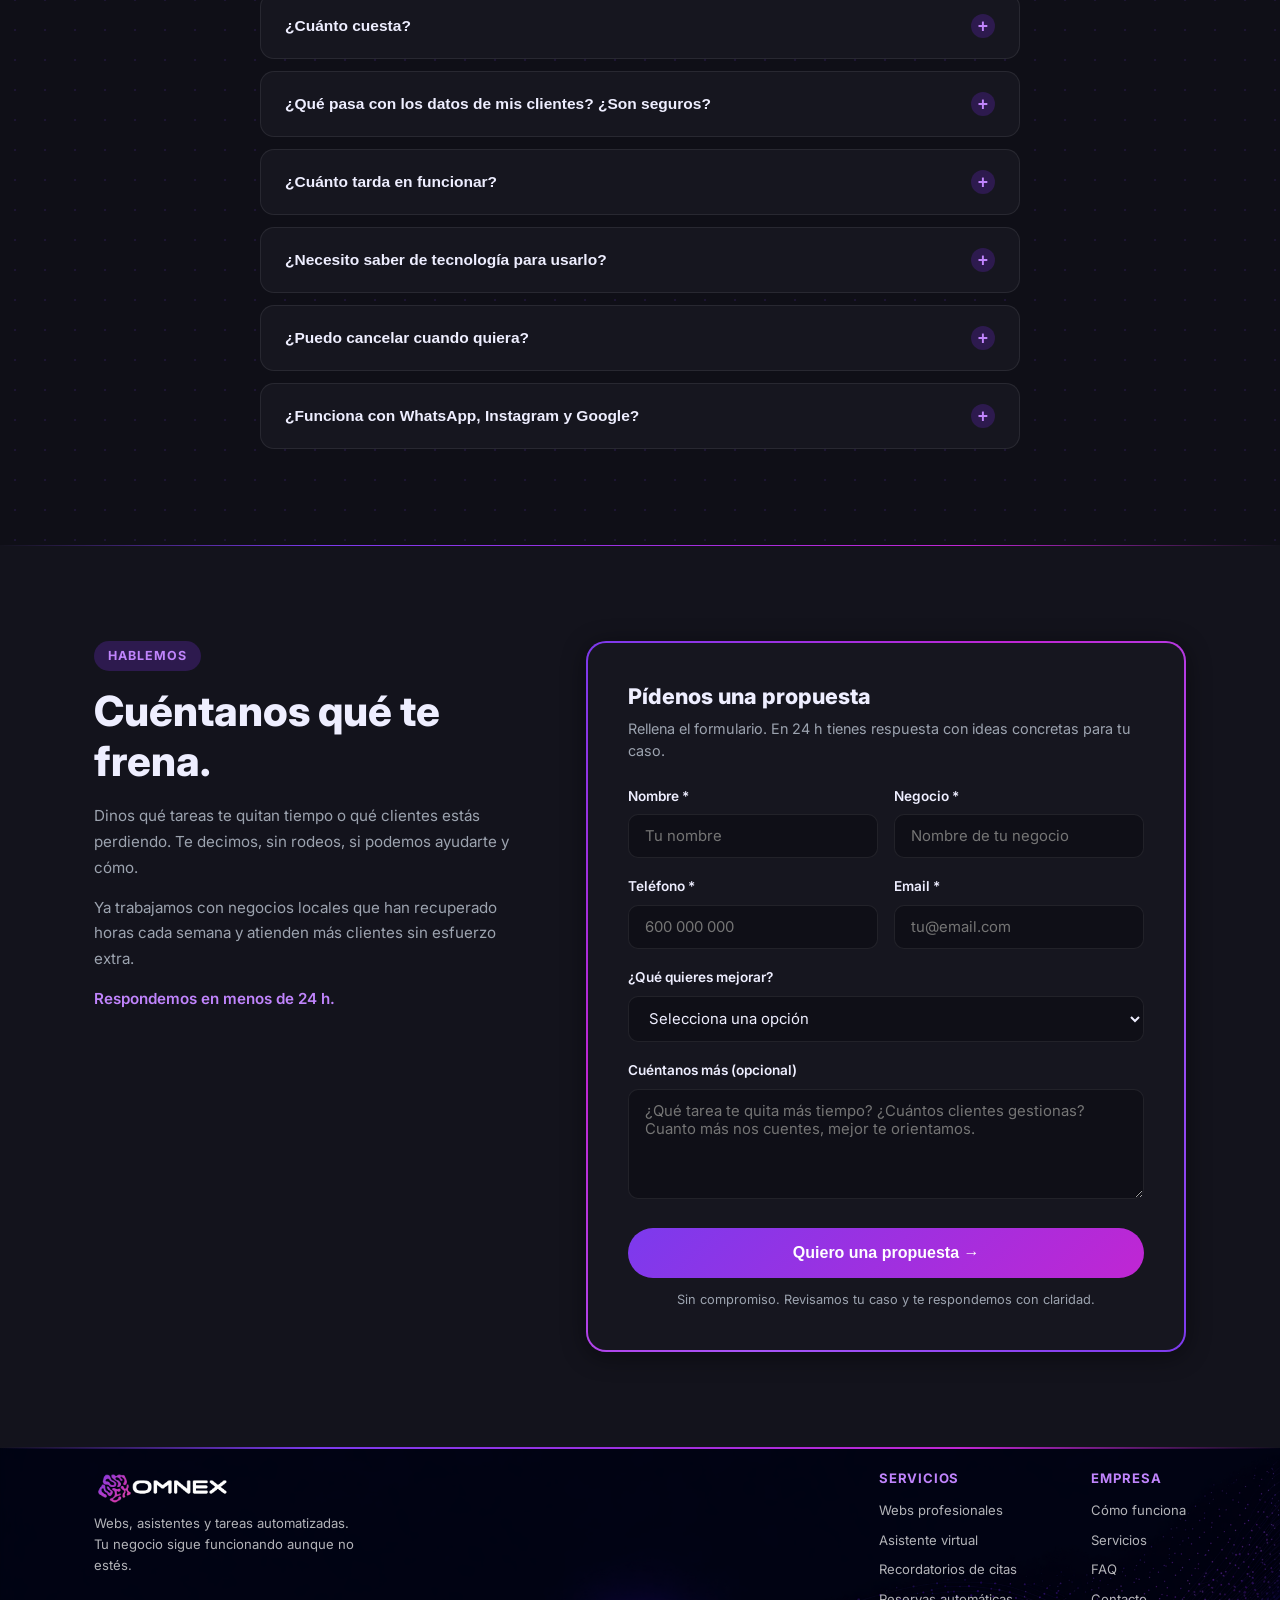
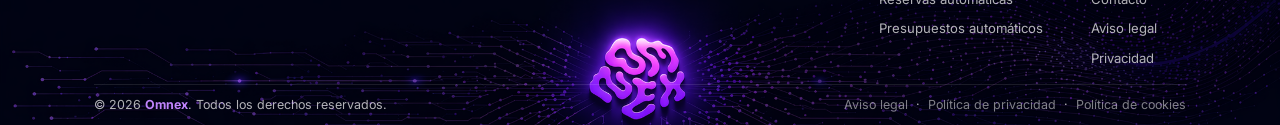
==== commit be947135: "Add files via upload" ====
--- a/Omnex1/index.html
+++ b/Omnex1/index.html
@@ -806,7 +806,19 @@
       border: none; cursor: pointer;
       box-shadow: 0 4px 20px rgba(124,58,237,.55);
       display: flex; align-items: center; justify-content: center;
+      opacity: 0; transform: translateY(16px) scale(.8);
+      pointer-events: none;
       transition: transform .2s, box-shadow .2s;
+    }
+    #omni-bubble.omni-bubble--in {
+      animation: omniBubbleReveal .6s cubic-bezier(.34,1.56,.64,1) forwards;
+      pointer-events: all;
+    }
+    #omni-bubble.omni-bubble--ready {
+      opacity: 1; transform: none; pointer-events: all;
+    }
+    @keyframes omniBubbleReveal {
+      to { opacity: 1; transform: none; }
     }
     #omni-bubble:hover {
       transform: scale(1.1);
@@ -818,7 +830,11 @@
       position: absolute; inset: 0; border-radius: 50%;
       background: rgba(192,38,211,.45);
       z-index: -1; pointer-events: none;
-      animation: omniRingPulse 2.4s ease-out 4s 4;
+      animation: omniRingPulse 2.4s ease-out 0s 4;
+      animation-play-state: paused;
+    }
+    #omni-bubble.omni-bubble--ready::before {
+      animation-play-state: running;
     }
     @keyframes omniRingPulse {
       0%   { transform: scale(1);   opacity: .55; }
@@ -861,10 +877,9 @@
     #omni-header .avatar {
       position: relative; z-index: 1; flex-shrink: 0;
       width: 36px; height: 36px; border-radius: 50%;
-      background: rgba(255,255,255,.2);
+      background: rgba(255,255,255,.15);
       border: 2px solid rgba(255,255,255,.35);
       display: flex; align-items: center; justify-content: center;
-      font-weight: 800; font-size: 15px; color: #fff;
     }
     #omni-header .avatar::after {
       content: '';
@@ -1020,7 +1035,7 @@
   document.getElementById('omni-chat-root').innerHTML = `
     <div id="omni-window">
       <div id="omni-header">
-        <div class="avatar">O</div>
+        <div class="avatar"><img src="assets/img/Logo_pentagono-removebg-preview.png" alt="Omnex" width="32" height="32" style="display:block;width:32px;height:32px;object-fit:contain;" /></div>
         <div class="info">
           <div class="name">${CFG.botName}</div>
           <div class="status">Asistente de Omnex · en línea</div>
@@ -1162,6 +1177,28 @@
     input.style.height = Math.min(input.scrollHeight, 100) + 'px';
   });
 
+  /* ── Mostrar bubble tras el loader ──────────────────────────── */
+  (function revealBubble() {
+    function show() {
+      bubble.classList.add('omni-bubble--in');
+      setTimeout(() => {
+        bubble.classList.remove('omni-bubble--in');
+        bubble.classList.add('omni-bubble--ready');
+      }, 650);
+    }
+
+    const loader = document.getElementById('pageLoader');
+    if (!loader) { setTimeout(show, 300); return; }
+
+    const observer = new MutationObserver(() => {
+      if (loader.classList.contains('loaded')) {
+        observer.disconnect();
+        setTimeout(show, 400);
+      }
+    });
+    observer.observe(loader, { attributes: true, attributeFilter: ['class'] });
+  })();
+
 })();
 </script>
 
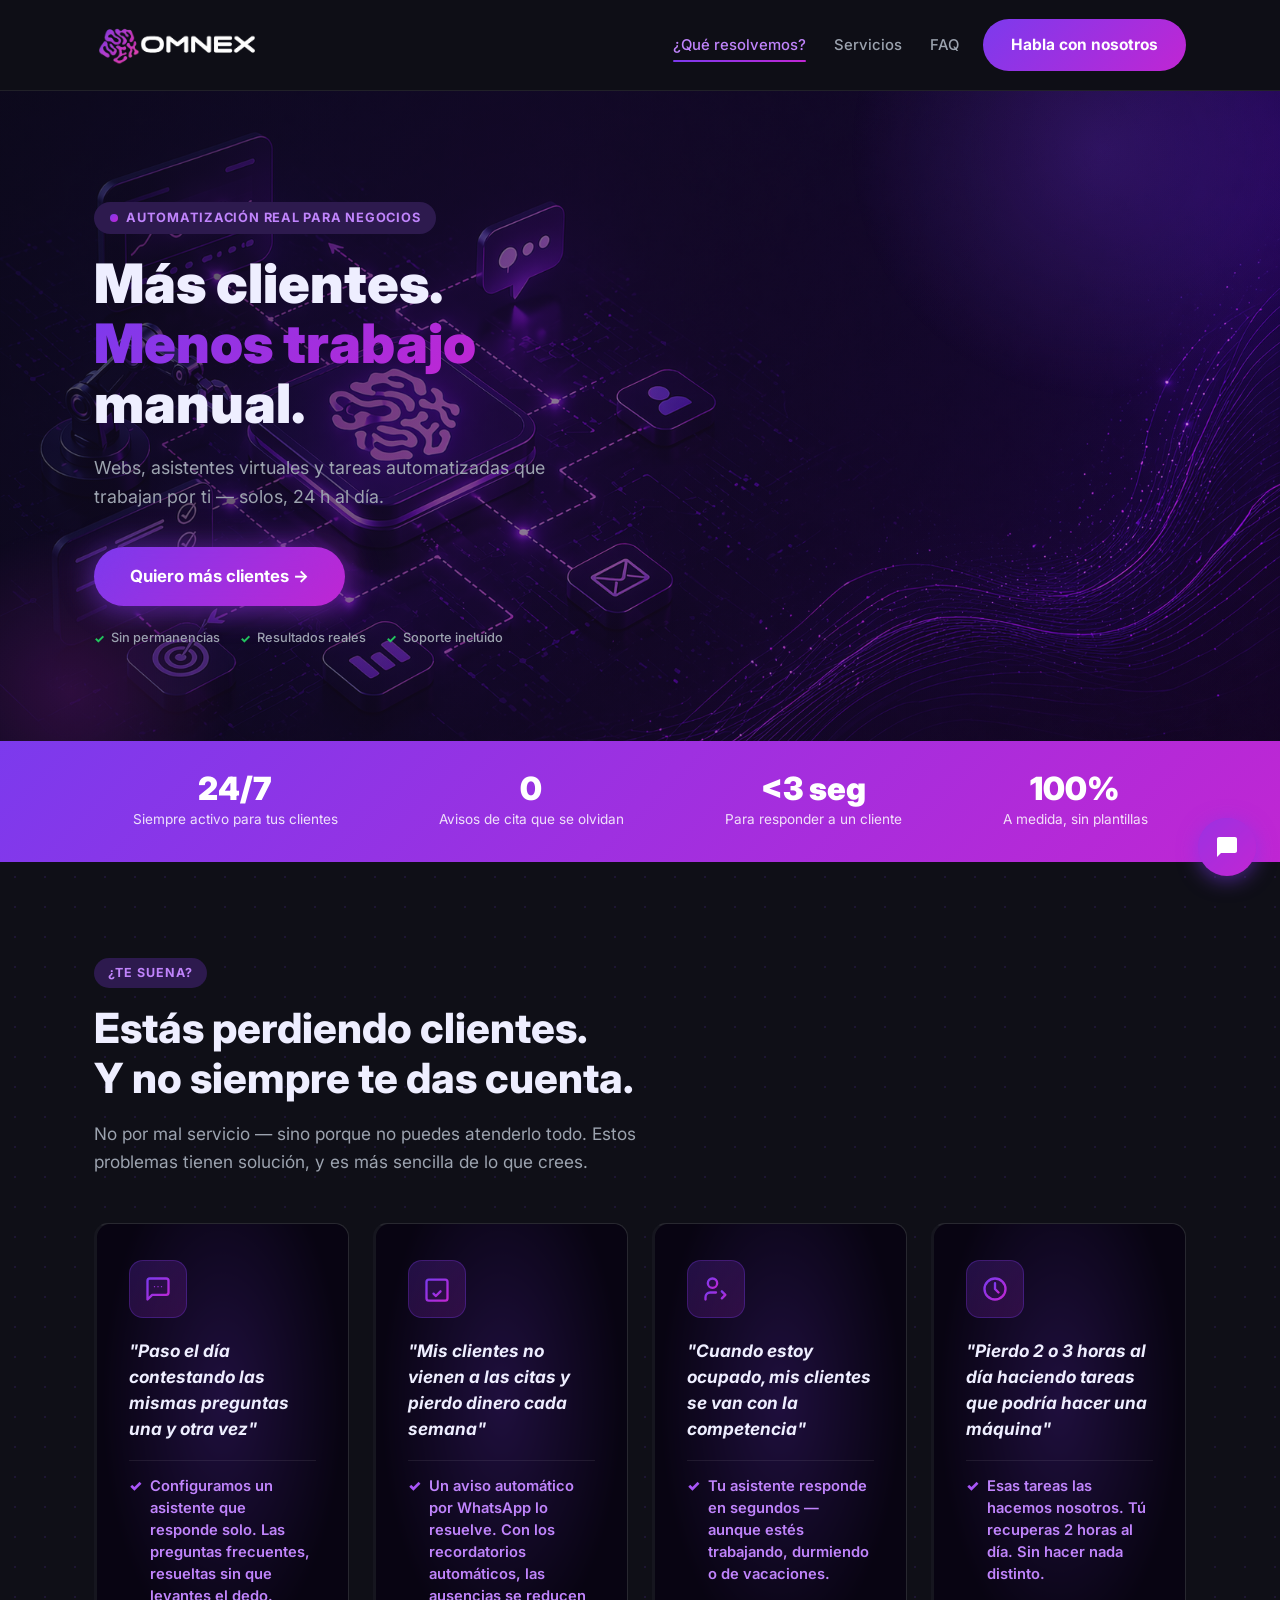
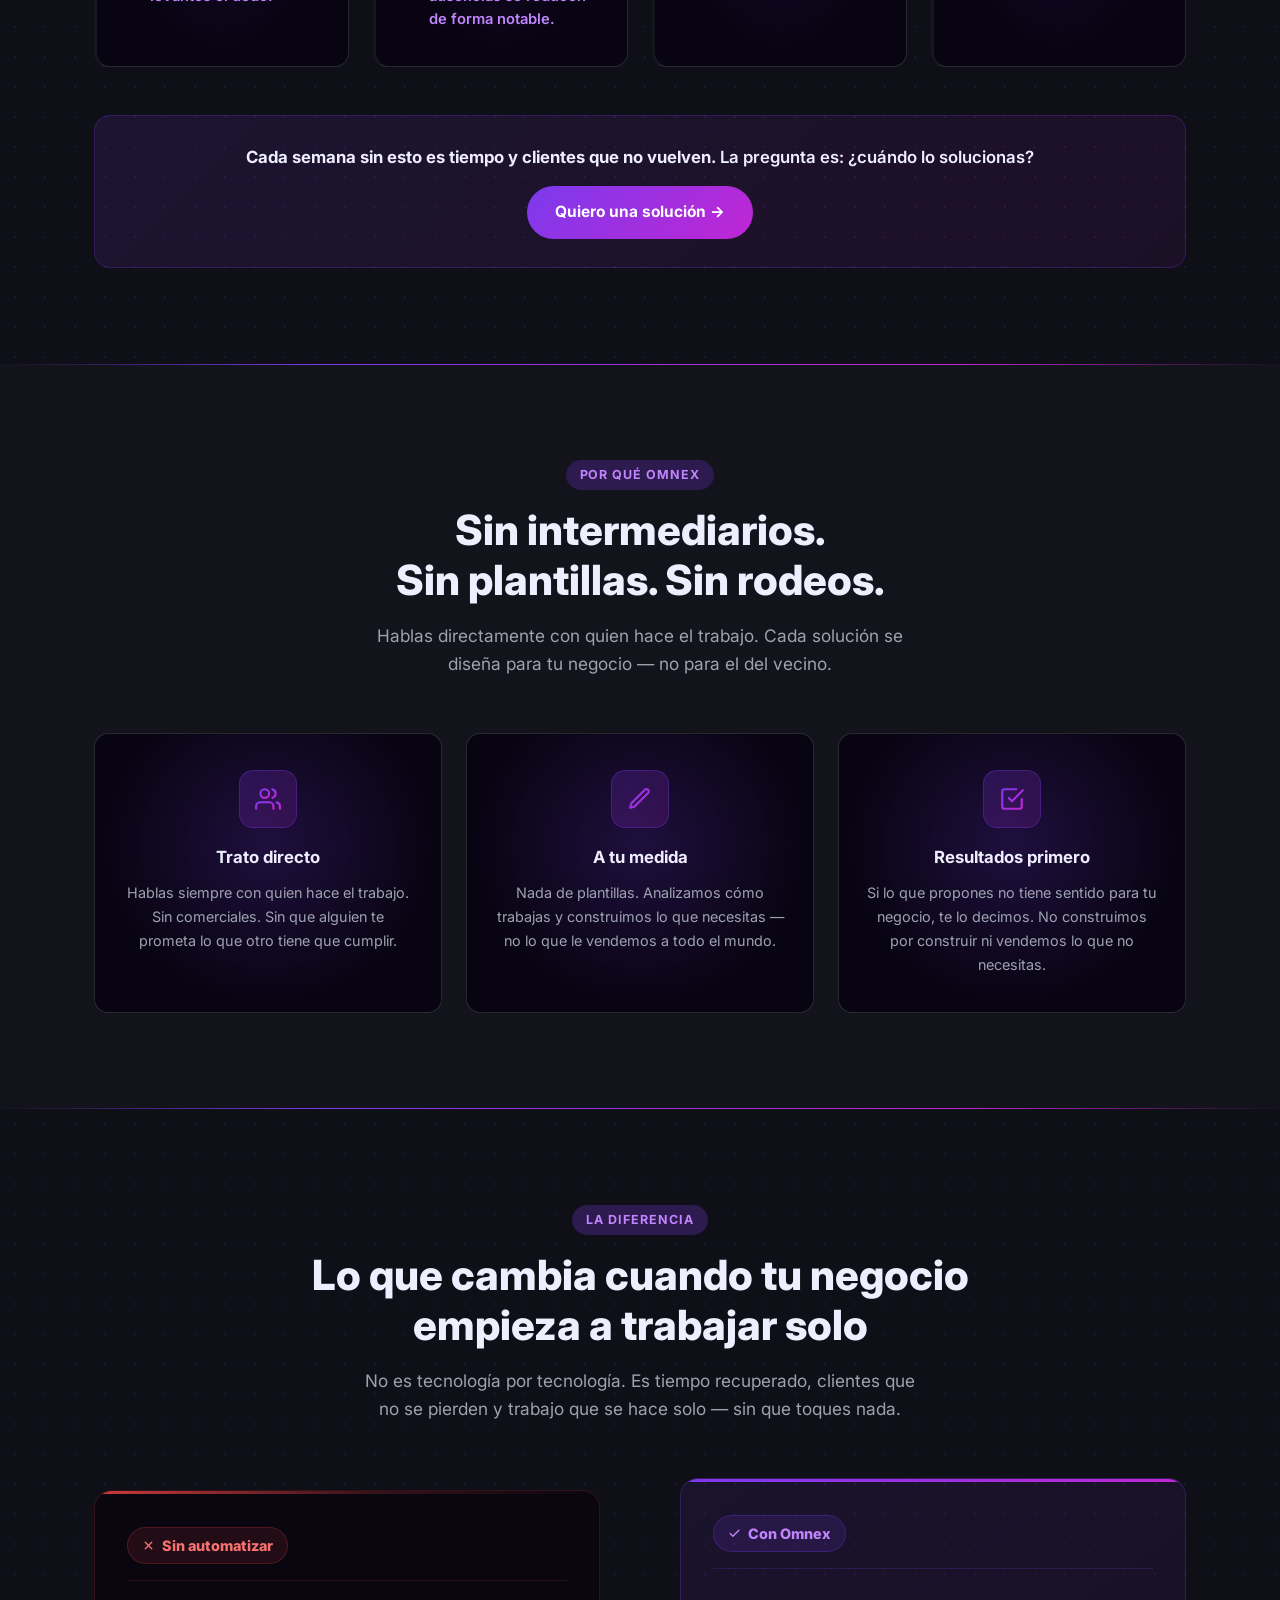
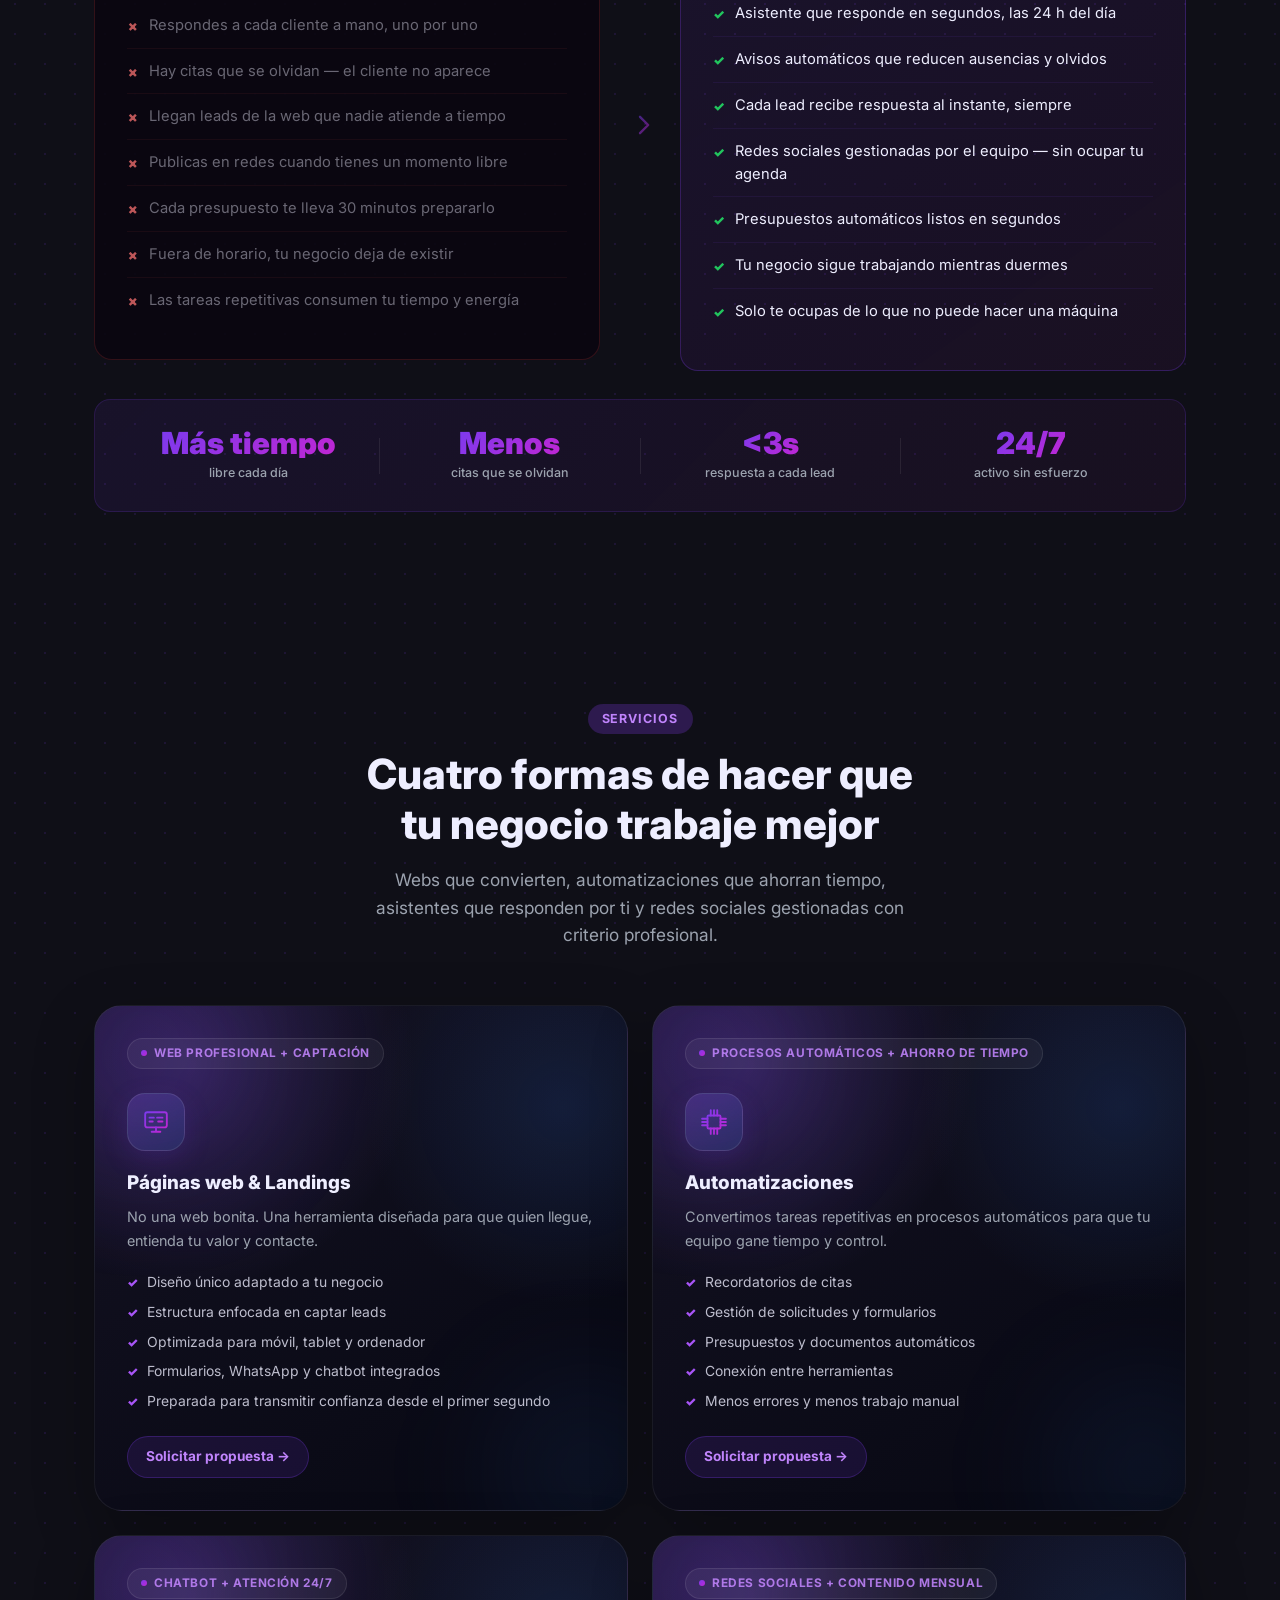
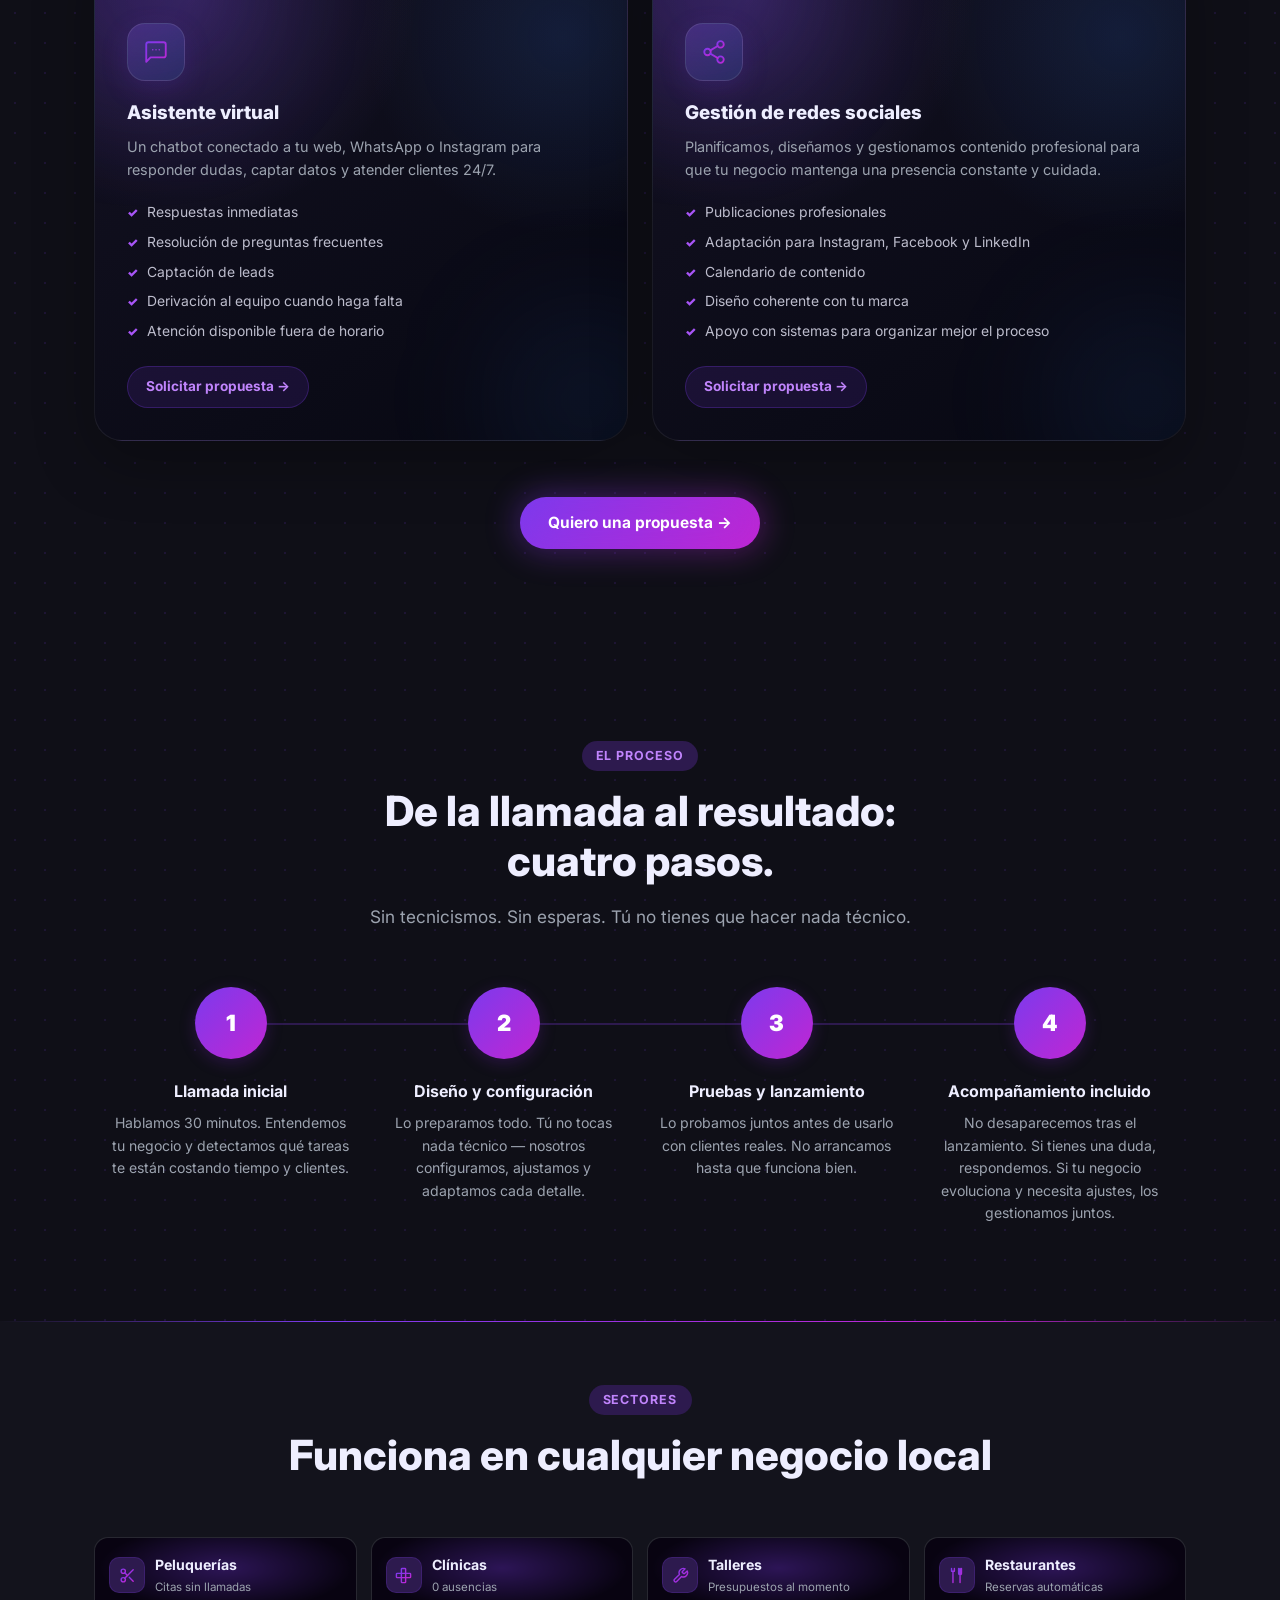
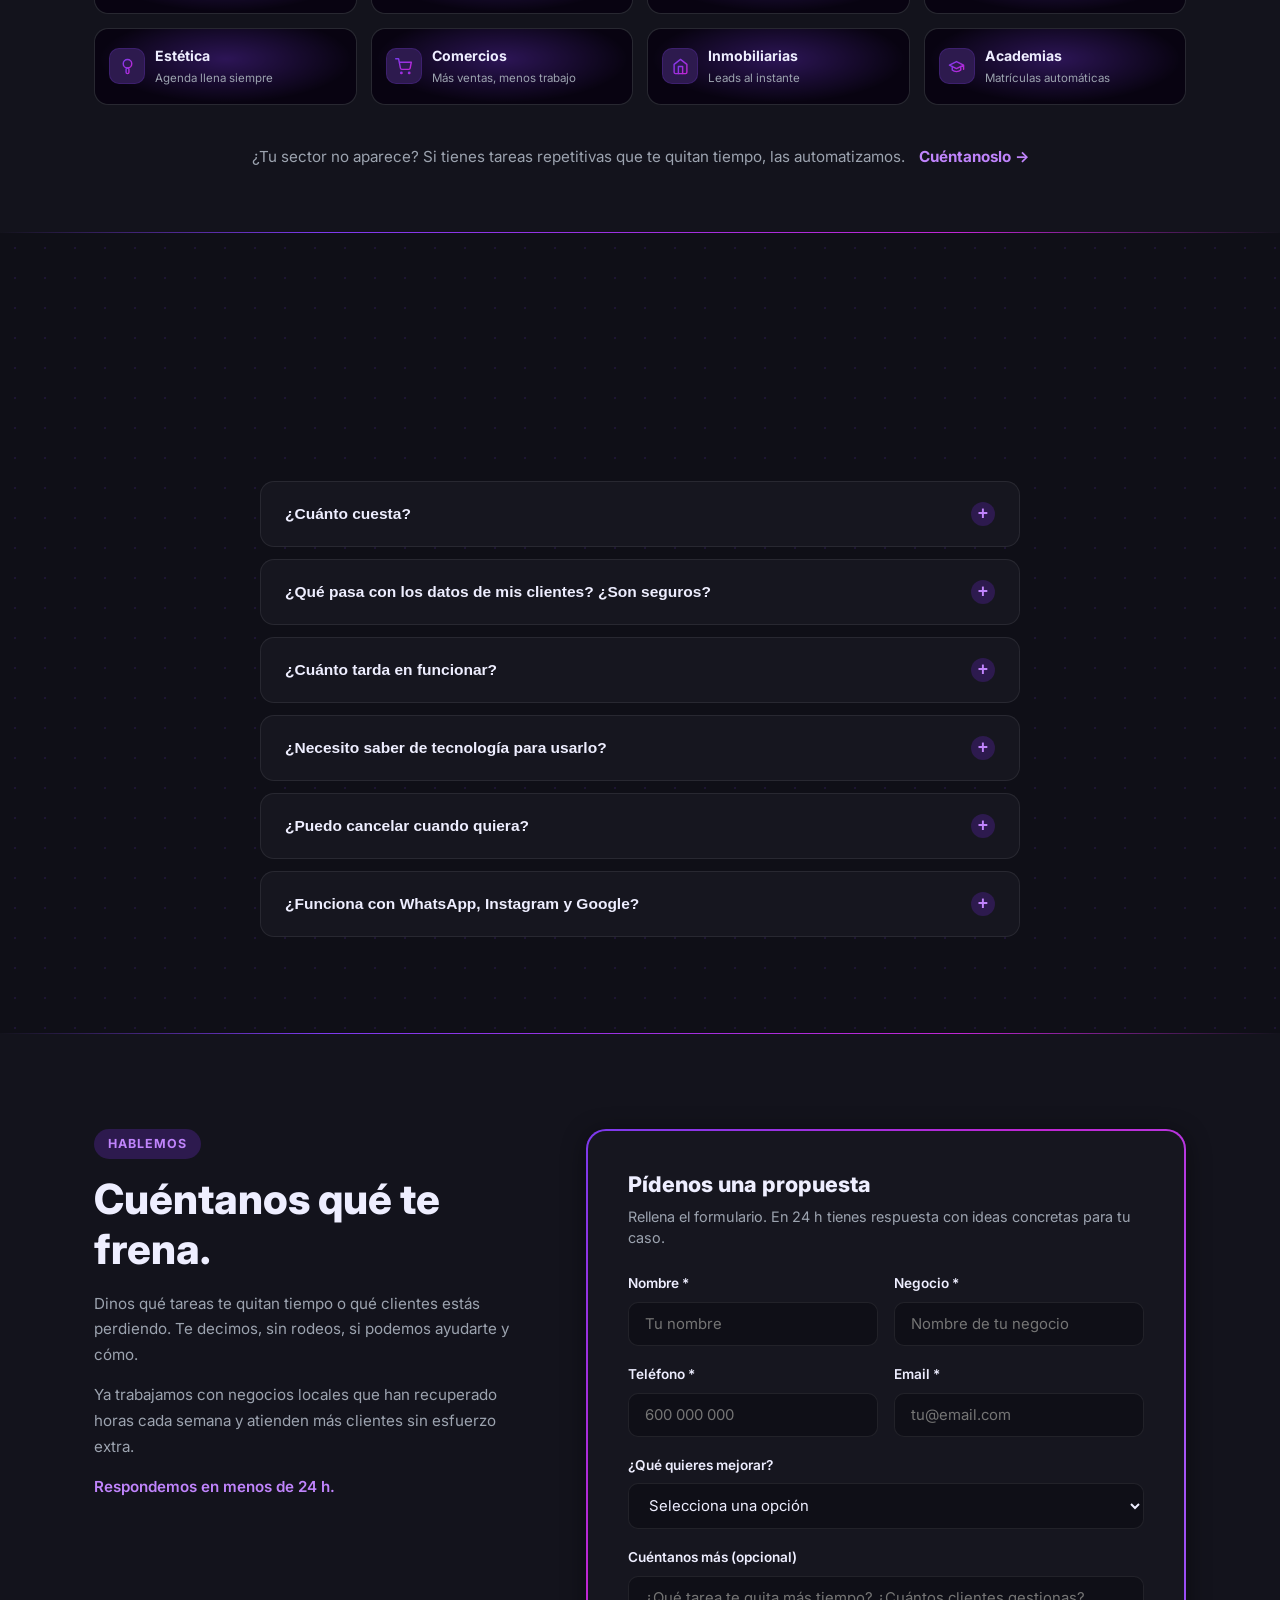
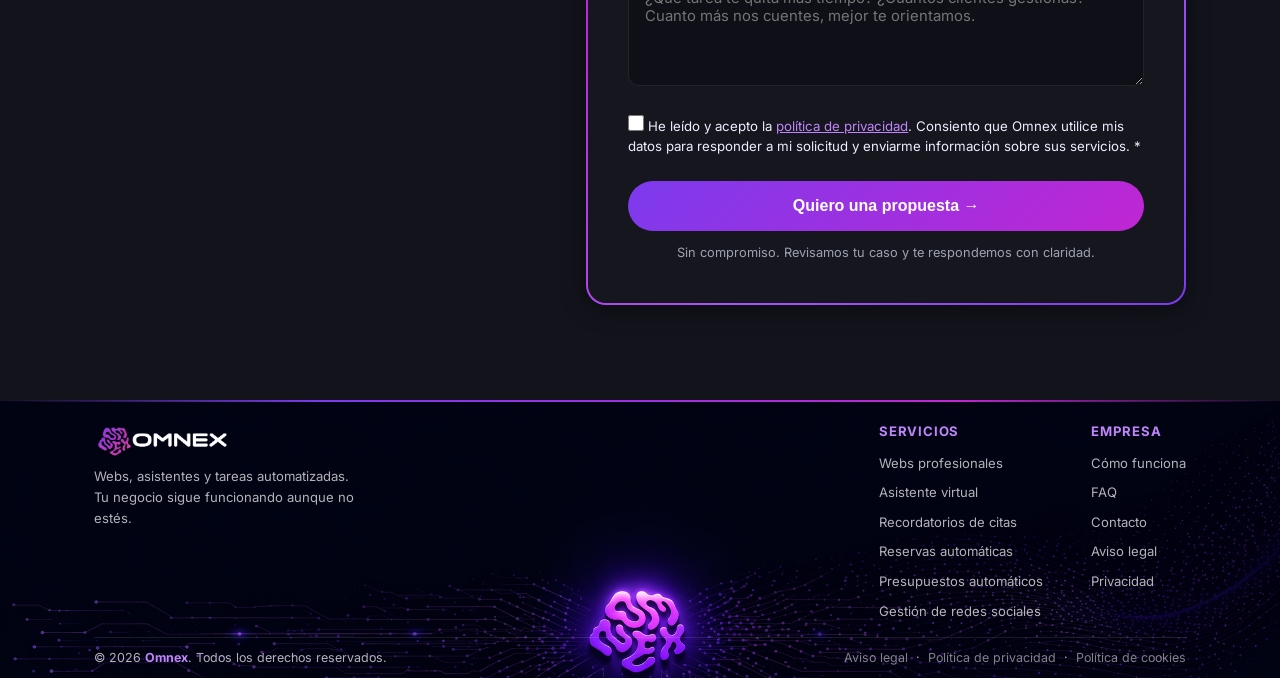
==== commit e30d3a21: "Add files via upload" ====
--- a/Omnex1/index.html
+++ b/Omnex1/index.html
@@ -6,10 +6,18 @@
   <meta name="description" content="Creamos webs, asistentes de respuesta y herramientas que trabajan por ti: captan leads, gestionan citas y responden consultas — solos, 24 h al día." />
   <title>Omnex | Más clientes. Menos trabajo manual.</title>
   <link rel="icon" type="image/png" sizes="256x256" href="assets/img/favicon.png" />
+  <link rel="canonical" href="https://omnex.es" />
+  <link rel="preload" as="image" href="assets/img/fondoheader.png" />
   <link rel="preconnect" href="https://fonts.googleapis.com" />
   <link rel="preconnect" href="https://fonts.gstatic.com" crossorigin />
   <link href="https://fonts.googleapis.com/css2?family=Inter:wght@400;500;600;700;800;900&display=swap" rel="stylesheet" />
-  <link rel="stylesheet" href="assets/css/styles.css?v=7" />
+  <link rel="stylesheet" href="assets/css/styles.css?v=11" />
+  <!-- Open Graph -->
+  <meta property="og:title" content="Omnex | Más clientes. Menos trabajo manual." />
+  <meta property="og:description" content="Webs, asistentes virtuales y automatizaciones para negocios locales. Tu negocio trabajando 24h al día, sin que levantes el dedo." />
+  <meta property="og:type" content="website" />
+  <meta property="og:url" content="https://omnex.es" />
+  <meta property="og:locale" content="es_ES" />
   <script type="application/ld+json">
   {
     "@context": "https://schema.org",
@@ -81,7 +89,7 @@
       </a>
       <ul class="nav__links">
         <li><a href="#problemas">¿Qué resolvemos?</a></li>
-        <li><a href="#soluciones">Servicios</a></li>
+        <li><a href="#Servicios">Servicios</a></li>
         <li><a href="#faq">FAQ</a></li>
       </ul>
       <div class="nav__cta">
@@ -116,8 +124,7 @@
           Webs, asistentes virtuales y tareas automatizadas que trabajan por ti — solos, 24 h al día.
         </p>
         <div class="hero__actions">
-          <a href="#mini-contacto" class="btn btn-primary btn-hero-primary btn-glow" data-event="click_cta_hero">Quiero más clientes →</a>
-          <a href="#soluciones" class="btn btn-outline">Ver servicios</a>
+          <a href="#contacto" class="btn btn-primary btn-hero-primary btn-glow" data-event="click_cta_hero">Quiero más clientes →</a>
         </div>
         <div class="hero__trust" aria-label="Garantías">
           <span>Sin permanencias</span>
@@ -134,7 +141,7 @@
             <svg viewBox="0 0 16 16" fill="none" width="12" height="12" aria-hidden="true">
               <path d="M8 2v12M2 8l6-6 6 6" stroke="#C084FC" stroke-width="2" stroke-linecap="round" stroke-linejoin="round"/>
             </svg>
-            −75% ausencias de clientes
+            Menos ausencias de clientes
           </div>
 
           <div class="hero__dashboard">
@@ -143,7 +150,7 @@
                 <span class="hero__dot-live" aria-hidden="true"></span>
                 Panel de resultados
               </div>
-              <div class="hero__dash-period">Últimas 24h</div>
+              <div class="hero__dash-period">Ejemplo ilustrativo</div>
             </div>
 
             <div class="hero__metrics" aria-label="Resultados en tiempo real">
@@ -216,8 +223,8 @@
         <div class="stat__label">Siempre activo para tus clientes</div>
       </div>
       <div class="stat fade-in">
-        <div class="stat__number">−80%</div>
-        <div class="stat__label">Citas perdidas por olvido</div>
+        <div class="stat__number">0</div>
+        <div class="stat__label">Avisos de cita que se olvidan</div>
       </div>
       <div class="stat fade-in">
         <div class="stat__number">&lt;3 seg</div>
@@ -233,8 +240,8 @@
         <div class="stat__label">Siempre activo para tus clientes</div>
       </div>
       <div class="stat stat--dupe" aria-hidden="true">
-        <div class="stat__number">−80%</div>
-        <div class="stat__label">Citas perdidas por olvido</div>
+        <div class="stat__number">0</div>
+        <div class="stat__label">Avisos de cita que se olvidan</div>
       </div>
       <div class="stat stat--dupe" aria-hidden="true">
         <div class="stat__number">&lt;3 seg</div>
@@ -265,7 +272,7 @@
       <div class="problem-card fade-in">
         <div class="problem-card__emoji"><svg viewBox="0 0 24 24" fill="none" stroke="url(#ig)" stroke-width="2" stroke-linecap="round" stroke-linejoin="round"><rect x="3" y="4" width="18" height="18" rx="2"/><line x1="16" y1="2" x2="16" y2="6"/><line x1="8" y1="2" x2="8" y2="6"/><line x1="3" y1="10" x2="21" y2="10"/><polyline points="9 16 11 18 15 14"/></svg></div>
         <p class="problem-card__quote">"Mis clientes no vienen a las citas y pierdo dinero cada semana"</p>
-        <p class="problem-card__sol">Un aviso automático por WhatsApp lo resuelve. Hasta el 80% menos de citas perdidas.</p>
+        <p class="problem-card__sol">Un aviso automático por WhatsApp lo resuelve. Con los recordatorios automáticos, las ausencias se reducen de forma notable.</p>
       </div>
       <div class="problem-card fade-in">
         <div class="problem-card__emoji"><svg viewBox="0 0 24 24" fill="none" stroke="url(#ig)" stroke-width="2" stroke-linecap="round" stroke-linejoin="round"><circle cx="9" cy="7" r="4"/><path d="M3 21v-2a4 4 0 0 1 4-4h5"/><polyline points="17 14 20 17 17 20"/><line x1="14" y1="17" x2="20" y2="17"/></svg></div>
@@ -286,7 +293,7 @@
       <div class="problem-card problem-card--dupe" aria-hidden="true">
         <div class="problem-card__emoji"><svg viewBox="0 0 24 24" fill="none" stroke="url(#ig)" stroke-width="2" stroke-linecap="round" stroke-linejoin="round"><rect x="3" y="4" width="18" height="18" rx="2"/><line x1="16" y1="2" x2="16" y2="6"/><line x1="8" y1="2" x2="8" y2="6"/><line x1="3" y1="10" x2="21" y2="10"/><polyline points="9 16 11 18 15 14"/></svg></div>
         <p class="problem-card__quote">"Mis clientes no vienen a las citas y pierdo dinero cada semana"</p>
-        <p class="problem-card__sol">Un aviso automático por WhatsApp lo resuelve. Hasta el 80% menos de citas perdidas.</p>
+        <p class="problem-card__sol">Un aviso automático por WhatsApp lo resuelve. Con los recordatorios automáticos, las ausencias se reducen de forma notable.</p>
       </div>
       <div class="problem-card problem-card--dupe" aria-hidden="true">
         <div class="problem-card__emoji"><svg viewBox="0 0 24 24" fill="none" stroke="url(#ig)" stroke-width="2" stroke-linecap="round" stroke-linejoin="round"><circle cx="9" cy="7" r="4"/><path d="M3 21v-2a4 4 0 0 1 4-4h5"/><polyline points="17 14 20 17 17 20"/><line x1="14" y1="17" x2="20" y2="17"/></svg></div>
@@ -301,7 +308,7 @@
     </div>
     <div class="problems__cta fade-in">
       <p><strong>Cada semana sin esto es tiempo y clientes que no vuelven.</strong> La pregunta es: ¿cuándo lo solucionas?</p>
-      <a href="#mini-contacto" class="btn btn-primary">Quiero una solución →</a>
+      <a href="#contacto" class="btn btn-primary">Quiero una solución →</a>
     </div>
   </div>
 </section>
@@ -385,9 +392,9 @@
         </div>
         <ul class="transform__list transform__list--after">
           <li>Asistente que responde en segundos, las 24 h del día</li>
-          <li>Avisos automáticos: cero ausencias, cero olvidos</li>
+          <li>Avisos automáticos que reducen ausencias y olvidos</li>
           <li>Cada lead recibe respuesta al instante, siempre</li>
-          <li>Contenido generado y publicado solo, sin tu tiempo</li>
+          <li>Redes sociales gestionadas por el equipo — sin ocupar tu agenda</li>
           <li>Presupuestos automáticos listos en segundos</li>
           <li>Tu negocio sigue trabajando mientras duermes</li>
           <li>Solo te ocupas de lo que no puede hacer una máquina</li>
@@ -398,13 +405,13 @@
     <!-- Métricas de transformación -->
     <div class="transform__stats fade-in">
       <div class="transform__stat">
-        <span class="transform__stat-num">+2h</span>
-        <span class="transform__stat-label">al día recuperadas</span>
+        <span class="transform__stat-num">Más tiempo</span>
+        <span class="transform__stat-label">libre cada día</span>
       </div>
       <div class="transform__stat-sep" aria-hidden="true"></div>
       <div class="transform__stat">
-        <span class="transform__stat-num">−80%</span>
-        <span class="transform__stat-label">citas perdidas</span>
+        <span class="transform__stat-num">Menos</span>
+        <span class="transform__stat-label">citas que se olvidan</span>
       </div>
       <div class="transform__stat-sep" aria-hidden="true"></div>
       <div class="transform__stat">
@@ -420,139 +427,144 @@
   </div>
 </section>
 
-<!-- ═══════════════════════════════════════════════════════════ CASOS REALES -->
-<section class="section" id="casos">
-  <div class="container">
-    <div class="section-head center fade-in">
-      <div class="badge">Aplicaciones reales</div>
-      <h2 class="section-title">Lo que conseguimos,<br>con negocios como el tuyo</h2>
-      <p class="section-sub">Ejemplos reales de cómo aplicamos cada solución. Sin exageraciones — lo que ves aquí es lo que ocurre.</p>
-    </div>
-    <div class="cases__grid">
-
-      <div class="case-card fade-in">
-        <div class="case-card__tag">Reservas automáticas</div>
-        <div class="case-card__result">8h/semana libres</div>
-        <div class="case-card__business">Box de CrossFit · Sevilla</div>
-        <p class="case-card__story">Gestionaban más de 60 reservas semanales a mano por WhatsApp. Con el asistente, los socios reservan, modifican y cancelan solos. El dueño dejó de ser el gestor de reservas y volvió a ser entrenador.</p>
-        <div class="case-card__service">Asistente virtual · Reservas automáticas</div>
-      </div>
-
-      <div class="case-card fade-in">
-        <div class="case-card__tag">Web + leads</div>
-        <div class="case-card__result">×3 visitas cerradas</div>
-        <div class="case-card__business">Inmobiliaria · Huelva</div>
-        <p class="case-card__story">Los contactos de su web tardaban horas sin respuesta. Con el asistente conectado al formulario, cada interesado recibe información del inmueble en menos de 3 segundos — de noche o de día. Las visitas se triplicaron.</p>
-        <div class="case-card__service">Web profesional · Asistente 24/7</div>
-      </div>
-
-      <div class="case-card fade-in">
-        <div class="case-card__tag">Recordatorios</div>
-        <div class="case-card__result">−75% ausencias</div>
-        <div class="case-card__business">Clínica de fisioterapia · Huelva</div>
-        <p class="case-card__story">Perdían 6 citas a la semana porque los pacientes las olvidaban. Con recordatorios automáticos por WhatsApp 24 h antes, las ausencias cayeron un 75% en el primer mes.</p>
-        <div class="case-card__service">Recordatorios automáticos · WhatsApp</div>
-      </div>
-
-      <div class="case-card fade-in">
-        <div class="case-card__tag">Asistente + agenda</div>
-        <div class="case-card__result">10h/semana ahorradas</div>
-        <div class="case-card__business">Centro de estética · Málaga</div>
-        <p class="case-card__story">La propietaria pasaba 2 horas al día respondiendo WhatsApps y gestionando la agenda. Ahora el asistente responde, agenda y confirma citas solo. Ella revisa las reservas por la mañana, en cinco minutos.</p>
-        <div class="case-card__service">Asistente virtual · Agenda automática</div>
-      </div>
-
-    </div>
-  </div>
-</section>
-
-<!-- ═══════════════════════════════════════════════════════════ MINI CONTACTO (CTA intermedio con formulario rápido) -->
-<div class="mini-contact" id="mini-contacto">
-  <div class="container">
-    <div class="mini-contact__inner">
-      <div class="mini-contact__copy fade-in">
-        <h2 class="mini-contact__title">Dinos qué te quita tiempo.</h2>
-        <p class="mini-contact__sub">Solo tu nombre y teléfono. Te llamamos antes de 24 h con ideas concretas para tu negocio.</p>
-      </div>
-      <form class="mini-contact__form fade-in" id="miniContactForm" novalidate>
-        <div class="mini-contact__fields">
-          <input type="text" name="nombre" id="miniNombre" placeholder="Tu nombre *" required aria-label="Nombre" />
-          <input type="tel" name="telefono" id="miniTelefono" placeholder="Tu teléfono *" required aria-label="Teléfono" />
-          <button type="submit" class="btn btn-white" data-event="click_cta_mini_form">Te llamamos →</button>
-        </div>
-        <p class="mini-contact__disclaimer">Sin compromiso. Protegemos tu privacidad.</p>
-        <div class="mini-contact__success" id="miniFormSuccess" role="status">✅ ¡Recibido! Te llamamos en menos de 24 h.</div>
-      </form>
-    </div>
-  </div>
-</div>
 
 <!-- ═══════════════════════════════════════════════════════════ SERVICIOS -->
-<section class="section section--alt" id="soluciones">
+<section class="section" id="Servicios">
   <div class="container">
     <div class="section-head center fade-in">
       <div class="badge">Servicios</div>
-      <h2 class="section-title">Tres formas de hacer que tu<br>negocio trabaje solo</h2>
-      <p class="section-sub">Webs que venden, tareas que se hacen solas y un asistente que responde por ti. Todo a medida.</p>
-    </div>
-    <div class="pricing__grid fade-in">
-      <!-- Páginas web -->
-      <div class="plan">
-        <canvas class="plan__canvas" aria-hidden="true"></canvas>
-        <div class="plan__icon"><svg viewBox="0 0 24 24" fill="none" stroke="url(#ig)" stroke-width="2" stroke-linecap="round" stroke-linejoin="round"><rect x="2" y="3" width="20" height="14" rx="2"/><line x1="2" y1="7" x2="22" y2="7"/><circle cx="5" cy="5" r=".6" fill="url(#ig)" stroke="none"/><circle cx="8" cy="5" r=".6" fill="url(#ig)" stroke="none"/><circle cx="11" cy="5" r=".6" fill="url(#ig)" stroke="none"/><line x1="9" y1="21" x2="15" y2="21"/><line x1="12" y1="17" x2="12" y2="21"/></svg></div>
-        <div class="plan__name">Páginas web &amp; Landings</div>
-        <div class="plan__ideal">No una web bonita. Una herramienta diseñada para que quien llegue, contacte.</div>
-        <ul class="plan__features">
-          <li>Diseño único pensado para tu negocio y tus clientes</li>
-          <li>Enfocada en convertir visitas en llamadas y formularios</li>
-          <li>Perfecta en móvil, tablet y ordenador</li>
-          <li>Carga rápida y visible en Google desde el inicio</li>
-          <li>Conectada a WhatsApp, formularios y redes sociales</li>
-        </ul>
-      </div>
-      <!-- Automatizaciones (destacado) -->
-      <div class="plan plan--featured">
-        <canvas class="plan__canvas" aria-hidden="true"></canvas>
-        <div class="plan__badge">Más solicitado</div>
-        <div class="plan__icon"><svg viewBox="0 0 24 24" fill="none" stroke="url(#ig)" stroke-width="2" stroke-linecap="round" stroke-linejoin="round"><circle cx="12" cy="12" r="3"/><path d="M19.4 15a1.65 1.65 0 0 0 .33 1.82l.06.06a2 2 0 0 1-2.83 2.83l-.06-.06a1.65 1.65 0 0 0-1.82-.33 1.65 1.65 0 0 0-1 1.51V21a2 2 0 0 1-4 0v-.09A1.65 1.65 0 0 0 9 19.4a1.65 1.65 0 0 0-1.82.33l-.06.06a2 2 0 0 1-2.83-2.83l.06-.06A1.65 1.65 0 0 0 4.68 15a1.65 1.65 0 0 0-1.51-1H3a2 2 0 0 1 0-4h.09A1.65 1.65 0 0 0 4.6 9a1.65 1.65 0 0 0-.33-1.82l-.06-.06a2 2 0 0 1 2.83-2.83l.06.06A1.65 1.65 0 0 0 9 4.68a1.65 1.65 0 0 0 1-1.51V3a2 2 0 0 1 4 0v.09a1.65 1.65 0 0 0 1 1.51 1.65 1.65 0 0 0 1.82-.33l.06-.06a2 2 0 0 1 2.83 2.83l-.06.06A1.65 1.65 0 0 0 19.4 9a1.65 1.65 0 0 0 1.51 1H21a2 2 0 0 1 0 4h-.09a1.65 1.65 0 0 0-1.51 1z"/></svg></div>
-        <div class="plan__name">Automatizaciones</div>
-        <div class="plan__ideal">Las tareas que te quitan 2 horas al día, funcionando solas. En segundo plano, sin que toques nada.</div>
-        <ul class="plan__features">
-          <li>Adaptadas a cómo funciona tu negocio, paso a paso</li>
-          <li>Avisos de cita que eliminan las ausencias casi por completo</li>
-          <li>Presupuestos y documentos generados solos en segundos</li>
-          <li>Conectamos tu WhatsApp, agenda, correo y más</li>
-          <li>Publica en redes y capta leads sin levantar el dedo</li>
-        </ul>
-      </div>
-      <!-- Chatbots IA -->
-      <div class="plan">
-        <canvas class="plan__canvas" aria-hidden="true"></canvas>
-        <div class="plan__icon"><svg viewBox="0 0 24 24" fill="none" stroke="url(#ig)" stroke-width="2" stroke-linecap="round" stroke-linejoin="round"><path d="M21 15a2 2 0 0 1-2 2H7l-4 4V5a2 2 0 0 1 2-2h14a2 2 0 0 1 2 2z"/><circle cx="9" cy="10" r=".6" fill="url(#ig)" stroke="none"/><circle cx="12" cy="10" r=".6" fill="url(#ig)" stroke="none"/><circle cx="15" cy="10" r=".6" fill="url(#ig)" stroke="none"/></svg></div>
-        <div class="plan__name">Asistente virtual</div>
-        <div class="plan__ideal">Responde por ti 24 h al día. Conoce tu negocio, habla como tú y no deja ningún cliente sin atender.</div>
-        <ul class="plan__features">
-          <li>Aprende cómo hablas y cómo funciona tu negocio</li>
-          <li>Activo en WhatsApp, tu web e Instagram, siempre</li>
-          <li>Agenda citas, responde preguntas y capta clientes solo</li>
-          <li>Se conecta a tus herramientas sin complicar nada</li>
-          <li>También atiende llamadas — sin perder ningún contacto</li>
-        </ul>
-      </div>
-    </div>
-    <p class="pricing__note fade-in">
-      Todos los servicios son <strong>completamente a medida</strong>. Sin tarifas estándar — cuéntanos tu caso y en 24 h tienes una propuesta concreta.
-    </p>
+      <h2 class="section-title">Cuatro formas de hacer que<br>tu negocio trabaje mejor</h2>
+      <p class="section-sub">Webs que convierten, automatizaciones que ahorran tiempo, asistentes que responden por ti y redes sociales gestionadas con criterio profesional.</p>
+    </div>
+
+    <div class="services-grid">
+
+      <!-- CARD 1: Páginas web & Landings -->
+      <div class="service-card fade-in">
+        <div class="service-card__blur service-card__blur--1" aria-hidden="true"></div>
+        <div class="service-card__blur service-card__blur--2" aria-hidden="true"></div>
+        <div class="service-card__content">
+          <div class="service-tag">
+            <span class="service-tag__dot" aria-hidden="true"></span>
+            Web profesional + captación
+          </div>
+          <div class="service-icon" aria-hidden="true">
+            <svg viewBox="0 0 24 24" fill="none" stroke="url(#ig)" stroke-width="1.7" stroke-linecap="round" stroke-linejoin="round" width="26" height="26">
+              <rect x="2" y="3" width="20" height="14" rx="2"/>
+              <path d="M8 21h8M12 17v4"/>
+              <path d="M6 8h4M6 11.5h3M13 8h5M14 11.5h4"/>
+            </svg>
+          </div>
+          <h3 class="service-card__title">Páginas web &amp; Landings</h3>
+          <p class="service-card__desc">No una web bonita. Una herramienta diseñada para que quien llegue, entienda tu valor y contacte.</p>
+          <ul class="service-benefits" aria-label="Qué incluye">
+            <li>Diseño único adaptado a tu negocio</li>
+            <li>Estructura enfocada en captar leads</li>
+            <li>Optimizada para móvil, tablet y ordenador</li>
+            <li>Formularios, WhatsApp y chatbot integrados</li>
+            <li>Preparada para transmitir confianza desde el primer segundo</li>
+          </ul>
+          <a href="#contacto" class="service-cta">Solicitar propuesta →</a>
+        </div>
+      </div>
+
+      <!-- CARD 2: Automatizaciones -->
+      <div class="service-card fade-in">
+        <div class="service-card__blur service-card__blur--1" aria-hidden="true"></div>
+        <div class="service-card__blur service-card__blur--2" aria-hidden="true"></div>
+        <div class="service-card__content">
+          <div class="service-tag">
+            <span class="service-tag__dot" aria-hidden="true"></span>
+            Procesos automáticos + ahorro de tiempo
+          </div>
+          <div class="service-icon" aria-hidden="true">
+            <svg viewBox="0 0 24 24" fill="none" stroke="url(#ig)" stroke-width="1.7" stroke-linecap="round" stroke-linejoin="round" width="26" height="26">
+              <rect x="6" y="6" width="12" height="12" rx="1"/>
+              <path d="M9 1v5M12 1v5M15 1v5M9 18v5M12 18v5M15 18v5M1 9h5M1 12h5M1 15h5M18 9h5M18 12h5M18 15h5"/>
+            </svg>
+          </div>
+          <h3 class="service-card__title">Automatizaciones</h3>
+          <p class="service-card__desc">Convertimos tareas repetitivas en procesos automáticos para que tu equipo gane tiempo y control.</p>
+          <ul class="service-benefits" aria-label="Qué incluye">
+            <li>Recordatorios de citas</li>
+            <li>Gestión de solicitudes y formularios</li>
+            <li>Presupuestos y documentos automáticos</li>
+            <li>Conexión entre herramientas</li>
+            <li>Menos errores y menos trabajo manual</li>
+          </ul>
+          <a href="#contacto" class="service-cta">Solicitar propuesta →</a>
+        </div>
+      </div>
+
+      <!-- CARD 3: Asistente virtual -->
+      <div class="service-card fade-in">
+        <div class="service-card__blur service-card__blur--1" aria-hidden="true"></div>
+        <div class="service-card__blur service-card__blur--2" aria-hidden="true"></div>
+        <div class="service-card__content">
+          <div class="service-tag">
+            <span class="service-tag__dot" aria-hidden="true"></span>
+            Chatbot + atención 24/7
+          </div>
+          <div class="service-icon" aria-hidden="true">
+            <svg viewBox="0 0 24 24" fill="none" stroke="url(#ig)" stroke-width="1.7" stroke-linecap="round" stroke-linejoin="round" width="26" height="26">
+              <path d="M21 15a2 2 0 0 1-2 2H7l-4 4V5a2 2 0 0 1 2-2h14a2 2 0 0 1 2 2z"/>
+              <circle cx="9" cy="10" r=".7" fill="url(#ig)" stroke="none"/>
+              <circle cx="12" cy="10" r=".7" fill="url(#ig)" stroke="none"/>
+              <circle cx="15" cy="10" r=".7" fill="url(#ig)" stroke="none"/>
+            </svg>
+          </div>
+          <h3 class="service-card__title">Asistente virtual</h3>
+          <p class="service-card__desc">Un chatbot conectado a tu web, WhatsApp o Instagram para responder dudas, captar datos y atender clientes 24/7.</p>
+          <ul class="service-benefits" aria-label="Qué incluye">
+            <li>Respuestas inmediatas</li>
+            <li>Resolución de preguntas frecuentes</li>
+            <li>Captación de leads</li>
+            <li>Derivación al equipo cuando haga falta</li>
+            <li>Atención disponible fuera de horario</li>
+          </ul>
+          <a href="#contacto" class="service-cta">Solicitar propuesta →</a>
+        </div>
+      </div>
+
+      <!-- CARD 4: Gestión de redes sociales -->
+      <div class="service-card fade-in">
+        <div class="service-card__blur service-card__blur--1" aria-hidden="true"></div>
+        <div class="service-card__blur service-card__blur--2" aria-hidden="true"></div>
+        <div class="service-card__content">
+          <div class="service-tag">
+            <span class="service-tag__dot" aria-hidden="true"></span>
+            Redes sociales + contenido mensual
+          </div>
+          <div class="service-icon" aria-hidden="true">
+            <svg viewBox="0 0 24 24" fill="none" stroke="url(#ig)" stroke-width="1.7" stroke-linecap="round" stroke-linejoin="round" width="26" height="26">
+              <circle cx="18" cy="5" r="3"/>
+              <circle cx="6" cy="12" r="3"/>
+              <circle cx="18" cy="19" r="3"/>
+              <line x1="8.59" y1="13.51" x2="15.42" y2="17.49"/>
+              <line x1="15.41" y1="6.51" x2="8.59" y2="10.49"/>
+            </svg>
+          </div>
+          <h3 class="service-card__title">Gestión de redes sociales</h3>
+          <p class="service-card__desc">Planificamos, diseñamos y gestionamos contenido profesional para que tu negocio mantenga una presencia constante y cuidada.</p>
+          <ul class="service-benefits" aria-label="Qué incluye">
+            <li>Publicaciones profesionales</li>
+            <li>Adaptación para Instagram, Facebook y LinkedIn</li>
+            <li>Calendario de contenido</li>
+            <li>Diseño coherente con tu marca</li>
+            <li>Apoyo con sistemas para organizar mejor el proceso</li>
+          </ul>
+          <a href="#contacto" class="service-cta">Solicitar propuesta →</a>
+        </div>
+      </div>
+
+    </div>
+
+    <div class="services__footer fade-in">
+      <a href="#contacto" class="btn btn-primary btn-glow">Quiero una propuesta →</a>
+    </div>
+
   </div>
 </section>
-
-<!-- ═══════════════════════════════════════════════════════════ MID CTA -->
-<div class="section-cta">
-  <div class="container">
-    <p class="section-cta__text">¿Cuál de las tres te urge más?</p>
-    <a href="#mini-contacto" class="btn btn-primary" data-event="click_cta_services">Pedir propuesta sin compromiso →</a>
-  </div>
-</div>
 
 <!-- ═══════════════════════════════════════════════════════════ HOW IT WORKS -->
 <section class="section" id="como-funciona">
@@ -580,8 +592,8 @@
       </div>
       <div class="how__step fade-in">
         <div class="how__step-num">4</div>
-        <h3 class="how__step-title">Soporte sin límite</h3>
-        <p class="how__step-text">Si tu negocio cambia, lo ajustamos. Si tienes una duda, respondemos. No desaparecemos tras el lanzamiento.</p>
+        <h3 class="how__step-title">Acompañamiento incluido</h3>
+        <p class="how__step-text">No desaparecemos tras el lanzamiento. Si tienes una duda, respondemos. Si tu negocio evoluciona y necesita ajustes, los gestionamos juntos.</p>
       </div>
     </div>
   </div>
@@ -606,7 +618,7 @@
     </div>
     <div class="industries__footer fade-in">
       ¿Tu sector no aparece? Si tienes tareas repetitivas que te quitan tiempo, las automatizamos.
-      <a href="#mini-contacto" style="margin-left:10px;color:#C084FC;font-weight:700;">Cuéntanoslo →</a>
+      <a href="#contacto" style="margin-left:10px;color:#C084FC;font-weight:700;">Cuéntanoslo →</a>
     </div>
   </div>
 </section>
@@ -631,7 +643,7 @@
           ¿Qué pasa con los datos de mis clientes? ¿Son seguros?
           <span class="faq__icon">+</span>
         </button>
-        <div class="faq__a"><div class="faq__a-inner">Tus datos y los de tus clientes se tratan con total privacidad y cumpliendo la normativa RGPD. No compartimos información con terceros. Los datos viajan cifrados y solo tú tienes acceso a tu panel.</div></div>
+        <div class="faq__a"><div class="faq__a-inner">Trabajamos con herramientas seguras y configuramos cada sistema siguiendo buenas prácticas de privacidad y RGPD. Antes de lanzar cualquier proyecto, te explicamos qué datos se usan, dónde se almacenan y quién tiene acceso. Diseñamos cada solución teniendo en cuenta la privacidad desde el principio.</div></div>
       </div>
       <div class="faq__item">
         <button class="faq__q">
@@ -711,12 +723,19 @@
               <option>Citas y reservas automáticas</option>
               <option>Presupuestos automáticos</option>
               <option>Conectar mis herramientas</option>
+              <option>Gestión de redes sociales</option>
               <option>Todavía no lo sé — quiero que me orientéis</option>
             </select>
           </div>
           <div class="form__group">
             <label for="mensaje">Cuéntanos más (opcional)</label>
             <textarea id="mensaje" name="mensaje" placeholder="¿Qué tarea te quita más tiempo? ¿Cuántos clientes gestionas? Cuanto más nos cuentes, mejor te orientamos."></textarea>
+          </div>
+          <div class="form__group form__group--consent">
+            <label class="form__consent-label">
+              <input type="checkbox" name="consentimiento" id="consentimiento" required />
+              <span>He leído y acepto la <a href="politica-privacidad.html">política de privacidad</a>. Consiento que Omnex utilice mis datos para responder a mi solicitud y enviarme información sobre sus servicios. *</span>
+            </label>
           </div>
           <button type="submit" class="btn btn-primary form__submit">Quiero una propuesta →</button>
           <p class="form__disclaimer">Sin compromiso. Revisamos tu caso y te respondemos con claridad.</p>
@@ -747,13 +766,13 @@
           <li><span>Recordatorios de citas</span></li>
           <li><span>Reservas automáticas</span></li>
           <li><span>Presupuestos automáticos</span></li>
+          <li><span>Gestión de redes sociales</span></li>
         </ul>
       </div>
       <div>
         <div class="footer__col-title">Empresa</div>
         <ul class="footer__links">
           <li><a href="#como-funciona">Cómo funciona</a></li>
-          <li><a href="#soluciones">Servicios</a></li>
           <li><a href="#faq">FAQ</a></li>
           <li><a href="#contacto">Contacto</a></li>
           <li><a href="aviso-legal.html">Aviso legal</a></li>
--- a/Omnex1/assets/css/styles.css
+++ b/Omnex1/assets/css/styles.css
@@ -15,7 +15,7 @@
   --shadow:    0 4px 24px rgba(0,0,0,.45);
   --shadow-lg: 0 12px 48px rgba(0,0,0,.55);
 }
-html { scroll-behavior: smooth; overflow-x: hidden; }
+html { scroll-behavior: smooth; overflow-x: hidden; -webkit-text-size-adjust: 100%; text-size-adjust: 100%; }
 body {
   font-family: 'Inter', sans-serif;
   background: var(--bg);
@@ -409,37 +409,6 @@
   .industry-card__tag { font-size: .68rem; }
 }
 
-/* ─── PRICING ───────────────────────────────────────────────────────────── */
-.pricing__grid { display: grid; grid-template-columns: repeat(3, 1fr); gap: 24px; align-items: start; }
-.plan { background: var(--surface); border: 2px solid var(--border); border-radius: 20px; padding: 36px 32px; position: relative; transition: box-shadow .2s, transform .2s; }
-.plan:hover { box-shadow: var(--shadow-lg); transform: translateY(-4px); }
-.plan--featured { border-color: #7C3AED; box-shadow: 0 12px 48px rgba(124,58,237,.3); transform: scale(1.04); }
-.plan--featured:hover { transform: scale(1.04) translateY(-4px); }
-.plan__badge {
-  position: absolute; top: -14px; left: 50%; transform: translateX(-50%);
-  background: var(--grad); color: #fff; font-size: .72rem; font-weight: 700;
-  letter-spacing: .08em; text-transform: uppercase; padding: 4px 16px; border-radius: 999px;
-}
-.plan__icon {
-  width: 56px; height: 56px; border-radius: 14px;
-  background: linear-gradient(135deg, rgba(124,58,237,.22), rgba(192,38,211,.16));
-  border: 1px solid rgba(124,58,237,.3);
-  display: flex; align-items: center; justify-content: center; margin-bottom: 20px;
-}
-.plan__icon svg { width: 28px; height: 28px; }
-.plan--featured .plan__icon { background: rgba(192,38,211,.22); border-color: rgba(192,38,211,.45); }
-.plan__name { font-size: 1.2rem; font-weight: 800; margin-bottom: 6px; }
-.plan__ideal { font-size: .85rem; color: var(--muted); margin-bottom: 20px; line-height: 1.5; }
-.plan__features { list-style: none; display: flex; flex-direction: column; gap: 12px; margin-bottom: 28px; }
-.plan__features li { display: flex; align-items: flex-start; gap: 10px; font-size: .9rem; }
-.plan__features li::before { content: '✓'; font-weight: 800; color: #C084FC; flex-shrink: 0; margin-top: 1px; }
-.pricing__note { text-align: center; margin-top: 28px; font-size: .88rem; color: var(--muted); }
-.pricing__note strong { color: #C084FC; }
-@media (max-width: 900px) {
-  .pricing__grid { grid-template-columns: 1fr; max-width: 400px; margin: 0 auto; }
-  .plan--featured { transform: none; }
-  .plan--featured:hover { transform: translateY(-4px); }
-}
 
 /* ─── FAQ ───────────────────────────────────────────────────────────────── */
 .faq__list { display: flex; flex-direction: column; gap: 12px; max-width: 760px; margin: 0 auto; }
@@ -684,20 +653,6 @@
 }
 
 
-/* ─── MID-SECTION CTA ───────────────────────────────────────────────────── */
-.section-cta {
-  padding: 56px 0;
-  background: linear-gradient(135deg, rgba(124,58,237,.12), rgba(192,38,211,.08));
-  border-top: 1px solid rgba(124,58,237,.2);
-  border-bottom: 1px solid rgba(124,58,237,.2);
-  text-align: center;
-}
-.section-cta__text {
-  font-size: 1.18rem;
-  font-weight: 700;
-  color: var(--text);
-  margin-bottom: 24px;
-}
 
 /* ─── TRUST / NOSOTROS ──────────────────────────────────────────────────── */
 .trust__grid {
@@ -751,58 +706,6 @@
   line-height: 1.55;
 }
 
-/* ─── Plan cards — animated shader background (colores Omnex) ─── */
-.plan__shader {
-  position: absolute;
-  inset: 0;
-  border-radius: inherit;
-  overflow: hidden;
-  z-index: 0;
-  pointer-events: none;
-}
-.plan__shader::before {
-  content: '';
-  position: absolute;
-  inset: -50%;
-  filter: blur(22px);
-  animation: planShaderSpin 10s linear infinite;
-}
-.plan__shader::after {
-  content: '';
-  position: absolute;
-  inset: 0;
-  background: rgba(8, 4, 18, .82);
-}
-.plan > *:not(.plan__canvas) {
-  position: relative;
-  z-index: 2;
-}
-
-/* Gradiente cónico único por tarjeta — colores púrpura/magenta Omnex */
-.pricing__grid .plan:nth-child(1) .plan__shader::before {
-  background: conic-gradient(from 0deg, #7C3AED 0%, #4C1D95 22%, #0C0818 42%, #C026D3 58%, #0C0818 74%, #7C3AED 90%, #4C1D95 100%);
-  animation-duration: 9s;
-}
-.pricing__grid .plan:nth-child(2) .plan__shader::before {
-  background: conic-gradient(from 72deg, #C026D3 0%, #E879F9 18%, #0C0818 38%, #7C3AED 54%, #0C0818 70%, #C026D3 86%, #E879F9 100%);
-  animation-duration: 11s;
-}
-.pricing__grid .plan:nth-child(3) .plan__shader::before {
-  background: conic-gradient(from 144deg, #DB2777 0%, #C026D3 20%, #0C0818 40%, #9333EA 56%, #0C0818 72%, #DB2777 88%, #C026D3 100%);
-  animation-duration: 8s;
-}
-
-/* La tarjeta destacada muestra ligeramente más el shader */
-.plan--featured .plan__shader::after {
-  background: rgba(8, 4, 18, .72);
-}
-
-@keyframes planShaderSpin {
-  to { transform: rotate(360deg); }
-}
-@media (prefers-reduced-motion: reduce) {
-  .plan__shader::before { animation: none !important; }
-}
 
 /* ── Shader: containment para problem-card, trust-card e industry-card ── */
 .problem-card,
@@ -860,7 +763,6 @@
   background: radial-gradient(ellipse at 50% 40%, rgba(124,58,237,.9), rgba(9,4,18,1) 68%);
 }
 /* Overlay oscuro: canvas z:0 → overlay z:1 → contenido z:2 */
-.plan::before,
 .problem-card::before,
 .trust-card::before {
   content: '';
@@ -892,12 +794,6 @@
       linear-gradient(135deg, rgba(76, 29, 149, 0.92), rgba(15, 10, 30, 1));
     box-sizing: border-box;
   }
-  .plan {
-    background:
-      radial-gradient(circle at 40% 30%, rgba(124, 58, 237, 0.6), transparent 52%),
-      linear-gradient(135deg, rgba(76, 29, 149, 0.9), rgba(15, 10, 30, 1));
-    box-sizing: border-box;
-  }
   /* Overlay reducido en móvil — sin WebGL activo el 78% apagaba el gradiente */
   .problem-card::before,
   .trust-card::before {
@@ -906,9 +802,6 @@
   .industry-card::before {
     background: rgba(8, 4, 18, 0.38);
   }
-  .plan::before {
-    background: rgba(8, 4, 18, 0.42);
-  }
   .trust-card,
   .industry-card {
     width: 100%;
@@ -917,33 +810,6 @@
   }
 }
 
-/* ── MÓVIL: accordion "Todo lo que ofrecemos" ───────────────────────────── */
-@media (max-width: 768px) {
-  .plan { cursor: pointer; }
-  .plan__features {
-    max-height: 0;
-    overflow: hidden;
-    opacity: 0;
-    margin-bottom: 0;
-    transition: max-height .6s cubic-bezier(.4,0,.2,1),
-                opacity .45s ease,
-                margin-bottom .45s ease;
-  }
-  .plan.plan--open .plan__features {
-    max-height: 520px;
-    opacity: 1;
-    margin-bottom: 24px;
-  }
-  /* Chevron inyectado por JS */
-  .plan__chevron {
-    display: block;
-    width: 24px; height: 24px;
-    margin: 12px auto 0;
-    color: rgba(192,132,252,.85);
-    transition: transform .45s cubic-bezier(.4,0,.2,1);
-  }
-  .plan.plan--open .plan__chevron { transform: rotate(180deg); }
-}
 
 /* ── MÓVIL: "Cómo funciona" — pasos entran al hacer scroll ─────────────── */
 @media (max-width: 768px) {
@@ -1044,86 +910,6 @@
 }
 
 /* ── MINI CONTACTO ───────────────────────────────────────────────────────── */
-.mini-contact {
-  padding: 72px 0;
-  background: var(--grad);
-  position: relative;
-  overflow: hidden;
-}
-.mini-contact::before {
-  content: '';
-  position: absolute;
-  inset: 0;
-  background-image: radial-gradient(rgba(255,255,255,.06) 1px, transparent 1px);
-  background-size: 28px 28px;
-}
-.mini-contact__inner {
-  position: relative;
-  display: grid;
-  grid-template-columns: 1fr 1fr;
-  gap: 48px;
-  align-items: center;
-}
-.mini-contact__title {
-  font-size: clamp(1.4rem, 3vw, 2rem);
-  font-weight: 800;
-  color: #fff;
-  line-height: 1.25;
-  margin-bottom: 12px;
-}
-.mini-contact__sub {
-  font-size: .97rem;
-  color: rgba(255,255,255,.82);
-  line-height: 1.6;
-}
-.mini-contact__fields {
-  display: flex;
-  flex-direction: column;
-  gap: 12px;
-}
-.mini-contact__fields input {
-  width: 100%;
-  padding: 14px 18px;
-  border: none;
-  border-radius: 10px;
-  font-size: .95rem;
-  font-family: inherit;
-  color: #0F0F17;
-  background: rgba(255,255,255,.96);
-  outline: none;
-  transition: box-shadow .18s;
-}
-.mini-contact__fields input:focus {
-  box-shadow: 0 0 0 3px rgba(255,255,255,.4);
-}
-.mini-contact__fields input::placeholder { color: #9CA3AF; }
-.mini-contact__fields .btn-white {
-  width: 100%;
-  justify-content: center;
-  padding: 14px;
-  font-size: 1rem;
-}
-.mini-contact__disclaimer {
-  font-size: .75rem;
-  color: rgba(255,255,255,.65);
-  margin-top: 10px;
-  text-align: center;
-}
-.mini-contact__success {
-  display: none;
-  margin-top: 12px;
-  padding: 14px;
-  background: rgba(255,255,255,.15);
-  border-radius: 10px;
-  color: #fff;
-  font-weight: 600;
-  font-size: .9rem;
-  text-align: center;
-}
-@media (max-width: 768px) {
-  .mini-contact__inner { grid-template-columns: 1fr; gap: 28px; }
-  .mini-contact { padding: 56px 0; }
-}
 
 /* ═══════════════════════════════════════════════════════════════════════════
    HERO REDESIGN — Dashboard visual & micro-details
@@ -1356,10 +1142,6 @@
   .section-head { margin-bottom: 36px; }
   .section-sub { font-size: .95rem; }
 
-  /* ── Servicios / plan cards ──────────────────────────────────────────────── */
-  .plan { padding: 24px 20px; }
-  .plan--featured { padding: 28px 20px; }
-
   /* ── Cómo funciona ───────────────────────────────────────────────────────── */
   .how__steps { gap: 24px; }
   .how__step { padding: 0; }
@@ -1378,14 +1160,6 @@
   /* ── FAQ ─────────────────────────────────────────────────────────────────── */
   .faq__q { padding: 15px 18px; font-size: .92rem; }
   .faq__a-inner { padding: 12px 18px 18px; font-size: .9rem; line-height: 1.7; }
-
-  /* ── Mid section CTA ─────────────────────────────────────────────────────── */
-  .section-cta { padding: 40px 0; }
-  .section-cta__text { font-size: 1rem; margin-bottom: 16px; }
-
-  /* ── Mini contacto ───────────────────────────────────────────────────────── */
-  .mini-contact { padding: 48px 0; }
-  .mini-contact__title { font-size: clamp(1.25rem, 5.5vw, 1.75rem); }
 
   /* ── Nosotros / trust ────────────────────────────────────────────────────── */
   .trust__grid { gap: 16px; }
@@ -1411,12 +1185,6 @@
     padding: 16px 20px;
     font-size: 1rem;
   }
-  /* CTA intermedio — ancho completo */
-  .section-cta .btn {
-    display: flex;
-    width: 100%;
-    justify-content: center;
-  }
   /* Hero trust — más compacto */
   .hero__trust { gap: 10px; }
 }
@@ -1478,12 +1246,7 @@
   .nav__links a::after { display: none; }
 }
 
-/* Cards: hover con depth — inset glow + border sutil */
-.plan:hover {
-  box-shadow: var(--shadow-lg),
-    0 0 0 1px rgba(124,58,237,.22),
-    inset 0 1px 0 rgba(255,255,255,.04);
-}
+/* Cards: el hover principal ya está definido en la sección de servicios */
 .trust-card:hover {
   box-shadow: var(--shadow-lg),
     0 0 0 1px rgba(124,58,237,.2),
@@ -1545,11 +1308,6 @@
 .form__group textarea:focus {
   border-color: #7C3AED;
   box-shadow: 0 0 0 3px rgba(107,33,168,.16), 0 1px 6px rgba(107,33,168,.1);
-}
-
-/* Mini contacto: focus en campos blancos */
-.mini-contact__fields input:focus {
-  box-shadow: 0 0 0 3px rgba(255,255,255,.38), 0 2px 6px rgba(255,255,255,.12);
 }
 
 /* will-change: sólo en elementos siempre animados */
@@ -1748,7 +1506,7 @@
   .transform__col { padding: 24px 18px; }
   .transform__col--before .transform__list li { color: rgba(238,238,255,.55); }
   .transform__stats { padding: 18px 12px; flex-wrap: wrap; }
-  .transform__stat { min-width: 120px; }
+  .transform__stat { min-width: 0; }
   .transform__stat-num { font-size: 1.5rem; }
   .transform__stat-sep { display: none; }
 }
@@ -1758,3 +1516,291 @@
   .case-card__tag { font-size: .68rem; padding: 2px 8px; margin-bottom: 10px; }
 }
 
+/* ═══════════════════════════════════════════════════════════════════════════
+   CORRECCIONES MÓVIL REAL
+   ════════════════════════════════════════════════════════════════════════════ */
+
+/* ── Tap target mínimo 44 × 44 px en el botón hamburguesa ─── */
+@media (max-width: 768px) {
+  .nav__toggle {
+    display: flex;
+    flex-direction: column;
+    align-items: center;
+    justify-content: center;
+    min-width: 44px;
+    min-height: 44px;
+    padding: 0;
+  }
+}
+
+/* ── Hero: subtítulo sin límite artificial de ancho en móvil ─── */
+@media (max-width: 768px) {
+  .hero__sub { max-width: 100%; }
+}
+
+/* ── Servicios destacado: padding adecuado en pantallas pequeñas ─── */
+@media (max-width: 768px) {
+  .sol-card--featured { padding: 28px 24px; }
+}
+
+/* ── Subtítulos de sección: ancho 100% bajo 560 px ─── */
+@media (max-width: 560px) {
+  .section-sub { max-width: 100%; }
+}
+
+/* ── Formulario: padding ajustado en pantallas muy pequeñas ─── */
+@media (max-width: 400px) {
+  .contact__form { padding: 22px 14px; }
+  .form__group { margin-bottom: 14px; }
+}
+
+/* ── PRM: hero copy visible sin animación ─── */
+@media (prefers-reduced-motion: reduce) {
+  .hero__eyebrow,
+  .hero__title,
+  .hero__sub,
+  .hero__actions { animation: none; opacity: 1; transform: none; }
+  .hero__card-wrap { transition: none; opacity: 1; transform: none; }
+}
+
+
+/* ── Consent checkbox — formulario principal ─── */
+.form__group--consent { margin-bottom: 20px; }
+.form__consent-label {
+  display: flex;
+  align-items: flex-start;
+  gap: 10px;
+  cursor: pointer;
+  font-size: .83rem !important;
+  font-weight: 400 !important;
+  color: var(--muted);
+  line-height: 1.55;
+}
+.form__consent-label input[type="checkbox"] {
+  flex-shrink: 0;
+  margin-top: 3px;
+  width: 16px;
+  height: 16px;
+  accent-color: #7C3AED;
+  cursor: pointer;
+}
+.form__consent-label a {
+  color: #C084FC;
+  text-decoration: underline;
+}
+
+/* ─── SERVICIOS — cards premium ─────────────────────────────────────────── */
+.services-grid {
+  display: grid;
+  grid-template-columns: repeat(2, minmax(0, 1fr));
+  gap: 1.5rem;
+  margin-top: 8px;
+}
+
+.service-card {
+  position: relative;
+  overflow: hidden;
+  border-radius: 28px;
+  padding: 2rem;
+  background:
+    radial-gradient(circle at 18% 12%, rgba(139, 92, 246, 0.22), transparent 36%),
+    radial-gradient(circle at 88% 20%, rgba(59, 130, 246, 0.14), transparent 32%),
+    linear-gradient(145deg, rgba(20, 18, 35, 0.97), rgba(7, 8, 18, 0.99));
+  border: 1px solid rgba(255, 255, 255, 0.07);
+  box-shadow: 0 20px 60px rgba(0, 0, 0, 0.28);
+  transition:
+    transform 0.35s cubic-bezier(.22, 1, .36, 1),
+    box-shadow 0.35s ease,
+    border-color 0.35s ease;
+  display: flex;
+  flex-direction: column;
+}
+
+.service-card::before {
+  content: "";
+  position: absolute;
+  inset: 0;
+  background:
+    linear-gradient(135deg, rgba(255, 255, 255, 0.07), transparent 38%),
+    radial-gradient(circle at 50% 0%, rgba(168, 85, 247, 0.16), transparent 50%);
+  opacity: 0;
+  transition: opacity 0.35s ease;
+  pointer-events: none;
+  border-radius: inherit;
+  z-index: 0;
+}
+
+.service-card:hover {
+  transform: translateY(-8px);
+  border-color: rgba(168, 85, 247, 0.40);
+  box-shadow:
+    0 28px 90px rgba(124, 58, 237, 0.16),
+    0 18px 50px rgba(0, 0, 0, 0.36);
+}
+
+.service-card:hover::before { opacity: 1; }
+
+.service-card__blur {
+  position: absolute;
+  border-radius: 50%;
+  pointer-events: none;
+  filter: blur(64px);
+  z-index: 0;
+}
+.service-card__blur--1 {
+  width: 200px; height: 200px;
+  top: -50px; left: -50px;
+  background: rgba(124, 58, 237, 0.18);
+}
+.service-card__blur--2 {
+  width: 160px; height: 160px;
+  bottom: -40px; right: -40px;
+  background: rgba(59, 130, 246, 0.12);
+}
+
+.service-card__content {
+  position: relative;
+  z-index: 1;
+  display: flex;
+  flex-direction: column;
+  flex: 1;
+  min-height: 0;
+}
+
+.service-tag {
+  display: inline-flex;
+  align-items: center;
+  gap: 7px;
+  padding: 5px 13px;
+  border-radius: 999px;
+  background: rgba(255, 255, 255, 0.05);
+  border: 1px solid rgba(255, 255, 255, 0.09);
+  color: rgba(192, 132, 252, 0.88);
+  font-size: 0.74rem;
+  font-weight: 700;
+  letter-spacing: 0.05em;
+  text-transform: uppercase;
+  margin-bottom: 1.5rem;
+  width: fit-content;
+}
+
+.service-tag__dot {
+  width: 6px;
+  height: 6px;
+  border-radius: 50%;
+  background: var(--grad);
+  flex-shrink: 0;
+  animation: pulse 1.6s ease-in-out infinite;
+}
+
+.service-icon {
+  width: 58px;
+  height: 58px;
+  border-radius: 18px;
+  display: flex;
+  align-items: center;
+  justify-content: center;
+  background: linear-gradient(135deg, rgba(139, 92, 246, 0.26), rgba(59, 130, 246, 0.16));
+  border: 1px solid rgba(255, 255, 255, 0.10);
+  box-shadow: 0 8px 28px rgba(124, 58, 237, 0.16);
+  margin-bottom: 1.25rem;
+  flex-shrink: 0;
+  transition: transform 0.35s cubic-bezier(.22, 1, .36, 1), box-shadow 0.35s;
+}
+
+.service-card:hover .service-icon {
+  transform: translateY(-4px) scale(1.06);
+  box-shadow: 0 14px 38px rgba(124, 58, 237, 0.28);
+}
+
+.service-card__title {
+  font-size: 1.18rem;
+  font-weight: 800;
+  line-height: 1.25;
+  margin-bottom: 0.65rem;
+  color: var(--text);
+}
+
+.service-card__desc {
+  font-size: 0.9rem;
+  color: var(--muted);
+  line-height: 1.65;
+  margin-bottom: 1.25rem;
+}
+
+.service-benefits {
+  list-style: none;
+  display: flex;
+  flex-direction: column;
+  gap: 0.55rem;
+  margin-bottom: 1.5rem;
+  flex: 1;
+}
+
+.service-benefits li {
+  display: flex;
+  align-items: flex-start;
+  gap: 9px;
+  font-size: 0.87rem;
+  color: rgba(238, 238, 255, 0.78);
+  line-height: 1.5;
+}
+
+.service-benefits li::before {
+  content: '✓';
+  color: #a855f7;
+  font-weight: 900;
+  font-size: 0.78rem;
+  flex-shrink: 0;
+  margin-top: 2px;
+}
+
+.service-cta {
+  display: inline-flex;
+  align-items: center;
+  gap: 6px;
+  padding: 9px 18px;
+  border-radius: 999px;
+  background: rgba(124, 58, 237, 0.13);
+  border: 1px solid rgba(124, 58, 237, 0.28);
+  color: #C084FC;
+  font-size: 0.85rem;
+  font-weight: 700;
+  text-decoration: none;
+  transition: background 0.22s ease, border-color 0.22s ease, transform 0.22s ease;
+  width: fit-content;
+  margin-top: auto;
+}
+
+.service-cta:hover {
+  background: rgba(124, 58, 237, 0.24);
+  border-color: rgba(168, 85, 247, 0.50);
+  transform: translateX(3px);
+}
+
+.services__footer {
+  text-align: center;
+  margin-top: 3.5rem;
+}
+
+@media (max-width: 640px) {
+  .services-grid {
+    grid-template-columns: 1fr;
+  }
+  .service-card {
+    padding: 1.5rem;
+    border-radius: 20px;
+  }
+  .service-card__title { font-size: 1.1rem; }
+  .service-tag { font-size: .7rem; padding: 4px 11px; }
+  .service-icon { width: 52px; height: 52px; border-radius: 15px; }
+  .services__footer { margin-top: 2.5rem; }
+}
+
+@media (prefers-reduced-motion: reduce) {
+  .service-card,
+  .service-card::before,
+  .service-icon,
+  .service-cta { transition: none; }
+  .service-tag__dot { animation: none; }
+}
